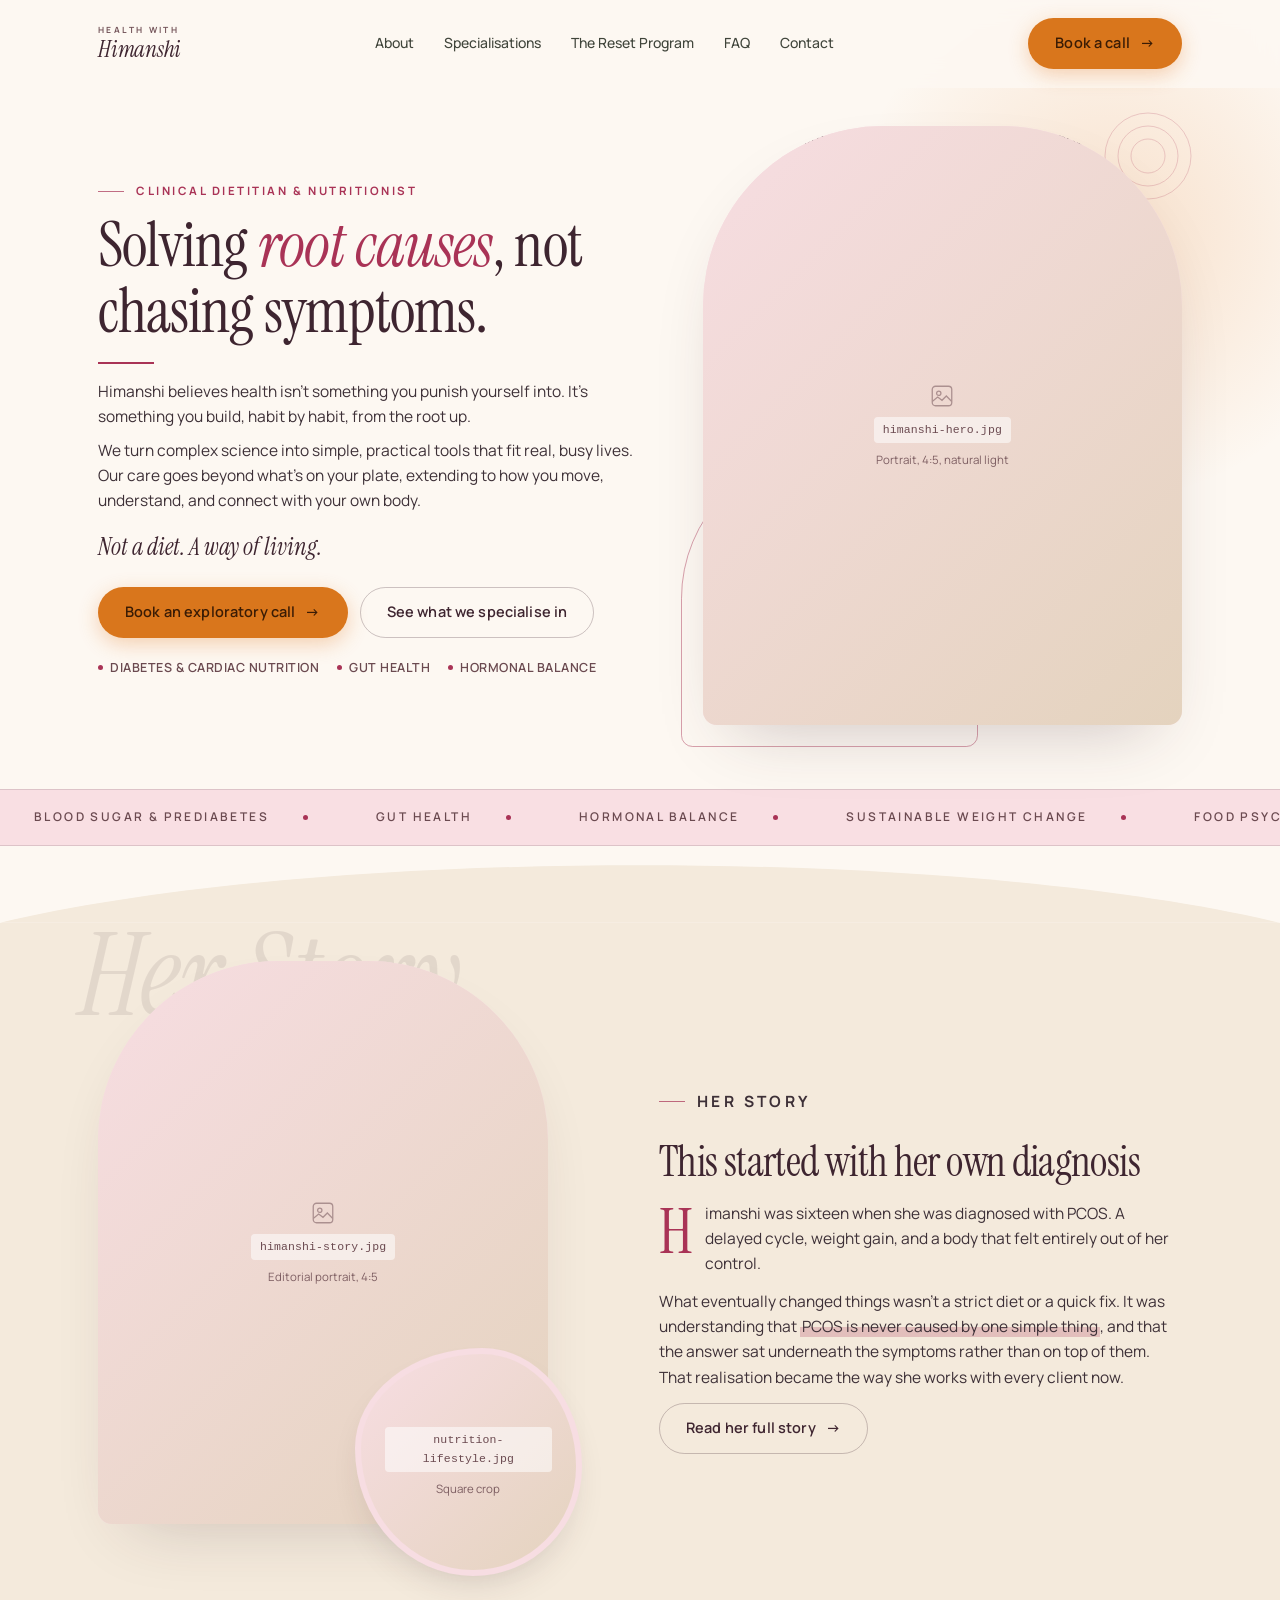
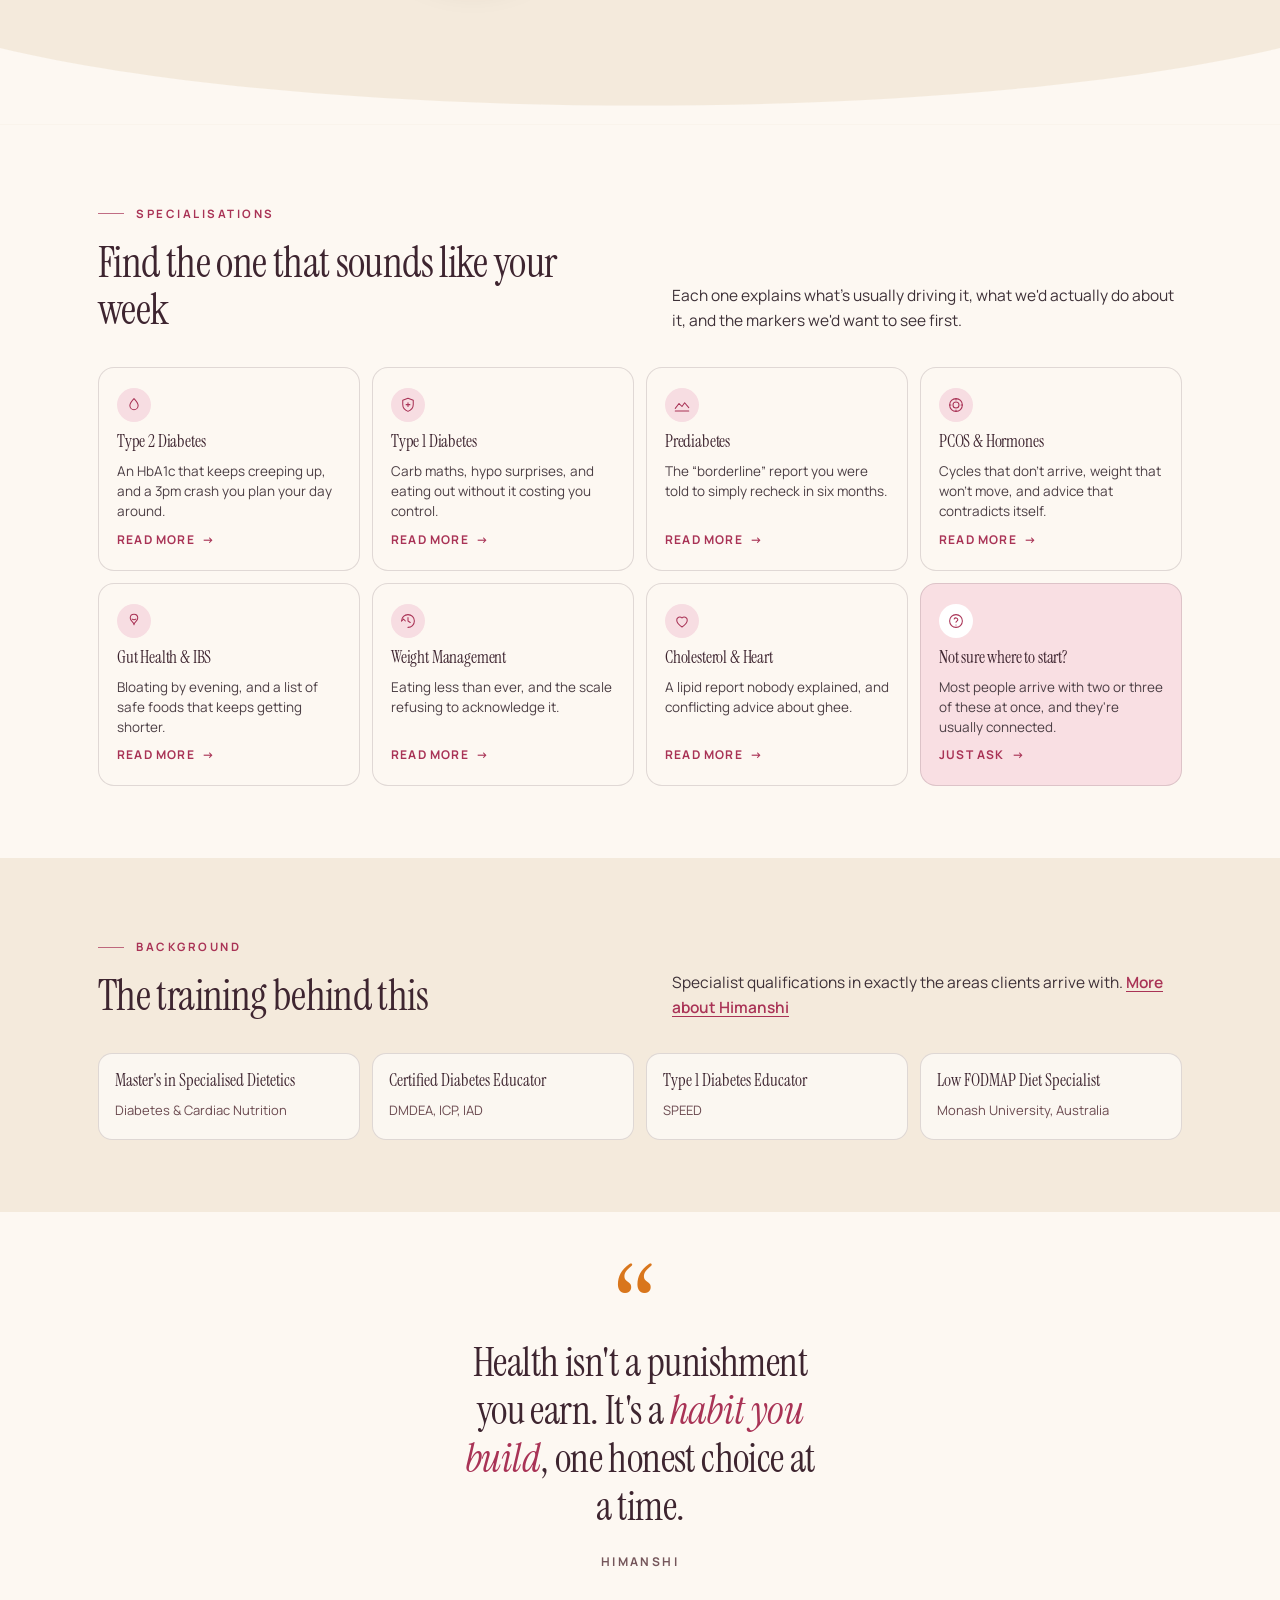
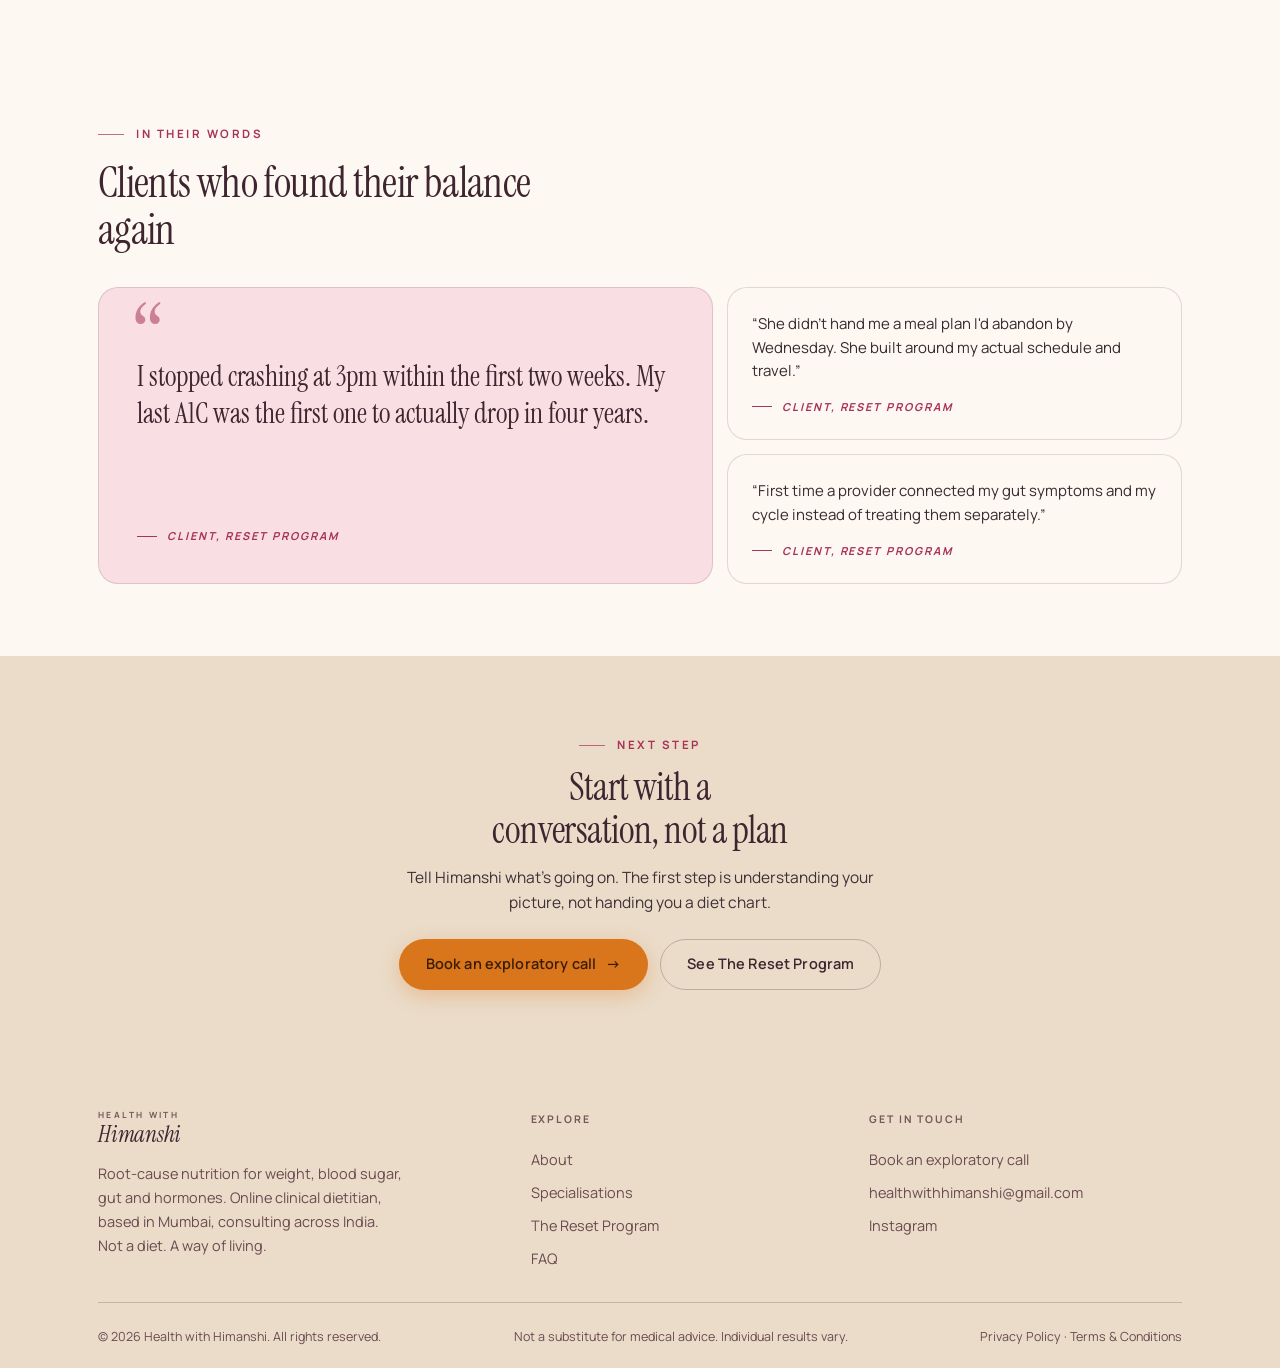
==== index.html @ aeff6c9a "Add files via upload" ====
<!DOCTYPE html>
<html lang="en-IN">
<head>
<meta charset="UTF-8">
<meta name="viewport" content="width=device-width, initial-scale=1.0">
<meta name="color-scheme" content="light only">
<meta name="theme-color" content="#FDF8F2">
<title>Online Clinical Dietitian &amp; Nutritionist | Health with Himanshi</title>
<meta name="description" content="Himanshi Daryani is a clinical dietitian and nutritionist based in Mumbai, consulting online across India. Root-cause nutrition for weight loss, type 1 &amp; type 2 diabetes, PCOS, gut health and cholesterol.">
<meta name="robots" content="index, follow, max-image-preview:large, max-snippet:-1">
<meta name="author" content="Himanshi Daryani">
<meta name="geo.region" content="IN-MH">
<meta name="geo.placename" content="Mumbai">
<link rel="canonical" href="https://healthwithhimanshi.com/">
<link rel="icon" href="favicon.ico" sizes="any">
<link rel="icon" href="favicon.svg" type="image/svg+xml">
<link rel="apple-touch-icon" href="apple-touch-icon.png">
<meta property="og:type" content="website">
<meta property="og:site_name" content="Health with Himanshi">
<meta property="og:locale" content="en_IN">
<meta property="og:url" content="https://healthwithhimanshi.com/">
<meta property="og:title" content="Online Clinical Dietitian &amp; Nutritionist | Health with Himanshi">
<meta property="og:description" content="Himanshi Daryani is a clinical dietitian and nutritionist based in Mumbai, consulting online across India. Root-cause nutrition for weight loss, type 1 &amp; type 2 diabetes, PCOS, gut health and cholesterol.">
<meta property="og:image" content="https://healthwithhimanshi.com/himanshi-hero.jpg">
<meta property="og:image:width" content="1200">
<meta property="og:image:height" content="1500">
<meta name="twitter:card" content="summary_large_image">
<meta name="twitter:title" content="Online Clinical Dietitian &amp; Nutritionist | Health with Himanshi">
<meta name="twitter:description" content="Himanshi Daryani is a clinical dietitian and nutritionist based in Mumbai, consulting online across India. Root-cause nutrition for weight loss, type 1 &amp; type 2 diabetes, PCOS, gut health and cholesterol.">
<meta name="twitter:image" content="https://healthwithhimanshi.com/himanshi-hero.jpg">
<link rel="preconnect" href="https://fonts.googleapis.com">
<link rel="preconnect" href="https://fonts.gstatic.com" crossorigin>
<link href="https://fonts.googleapis.com/css2?family=Instrument+Serif:ital@0;1&family=Manrope:wght@400;500;600;700&display=swap" rel="stylesheet">
<link rel="stylesheet" href="assets/styles.css">
<script src="assets/script.js" defer></script>
<script type="application/ld+json">
{
  "@context": "https://schema.org",
  "@type": ["MedicalBusiness", "Dietitian"],
  "@id": "https://healthwithhimanshi.com/#business",
  "name": "Health with Himanshi",
  "alternateName": ["Himanshi Daryani, Clinical Dietitian & Nutritionist", "Health with Himanshi Dietician Mumbai"],
  "url": "https://healthwithhimanshi.com/",
  "image": "https://healthwithhimanshi.com/himanshi-hero.jpg",
  "logo": "https://healthwithhimanshi.com/himanshi-hero.jpg",
  "description": "Online clinical dietitian and nutritionist based in Mumbai, consulting across India. Root-cause nutrition counselling for weight loss, diabetes, PCOS, gut health and cholesterol.",
  "priceRange": "$$",
  "email": "healthwithhimanshi@gmail.com",
  "currenciesAccepted": "INR",
  "address": {
    "@type": "PostalAddress",
    "addressLocality": "Mumbai",
    "addressRegion": "Maharashtra",
    "addressCountry": "IN"
  },
  "areaServed": { "@type": "Country", "name": "India" },
  "availableChannel": {
    "@type": "ServiceChannel",
    "serviceUrl": "https://healthwithhimanshi.com/contact.html",
    "availableLanguage": ["English", "Hindi"],
    "serviceLocation": {
      "@type": "VirtualLocation",
      "url": "https://healthwithhimanshi.com/contact.html"
    }
  },
  "availableLanguage": ["English", "Hindi"],
  "openingHoursSpecification": [{
    "@type": "OpeningHoursSpecification",
    "dayOfWeek": ["Monday", "Tuesday", "Wednesday", "Thursday", "Friday", "Saturday"],
    "opens": "10:00",
    "closes": "19:00"
  }],
  "sameAs": [
    "https://www.instagram.com/p/DcQxlRtiGsH"
  ],
  "knowsAbout": [
    "Weight loss and sustainable weight management",
    "Type 2 Diabetes nutrition",
    "Type 1 Diabetes carbohydrate counting",
    "Prediabetes and insulin resistance",
    "Polycystic Ovary Syndrome (PCOS)",
    "Irritable Bowel Syndrome and low FODMAP diet",
    "Cholesterol and cardiac nutrition",
    "Indian vegetarian diet planning"
  ],
  "medicalSpecialty": "Dietetics",
  "founder": {
    "@type": "Person",
    "@id": "https://healthwithhimanshi.com/#himanshi",
    "name": "Himanshi Daryani",
    "jobTitle": "Clinical Dietitian & Nutritionist",
    "hasCredential": [
      "Master's in Specialised Dietetics, Diabetes & Cardiac Nutrition",
      "Certified Diabetes Educator (DMDEA, ICP, IAD)",
      "Type 1 Diabetes Educator (SPEED)",
      "Low FODMAP Diet Specialist, Monash University, Australia"
    ]
  },
  "hasOfferCatalog": {
    "@type": "OfferCatalog",
    "name": "Nutrition counselling services",
    "itemListElement": [
      { "@type": "Offer", "itemOffered": { "@type": "Service", "name": "Weight loss nutrition counselling", "url": "https://healthwithhimanshi.com/weight-loss-dietitian-mumbai.html" } },
      { "@type": "Offer", "itemOffered": { "@type": "Service", "name": "Diabetes nutrition counselling", "url": "https://healthwithhimanshi.com/diabetes-dietitian-mumbai.html" } },
      { "@type": "Offer", "itemOffered": { "@type": "Service", "name": "PCOS nutrition counselling", "url": "https://healthwithhimanshi.com/pcos-dietitian-mumbai.html" } },
      { "@type": "Offer", "itemOffered": { "@type": "Service", "name": "The Reset Program", "url": "https://healthwithhimanshi.com/programs.html" } }
    ]
  },
  "makesOffer": {
    "@type": "Offer",
    "itemOffered": {
      "@type": "Service",
      "name": "The Reset Program",
      "description": "A structured, personalised 1:1 nutrition counselling programme for weight, blood sugar, gut or hormonal concerns.",
      "provider": { "@id": "https://healthwithhimanshi.com/#business" }
    }
  }
}
</script>
</head>
<body>
<a class="skip" href="#main">Skip to content</a>
<header class="site-header" id="top">
  <nav class="nav" aria-label="Primary">
    <a href="index.html" class="brand" aria-label="Health with Himanshi, home">
      <span class="brand-text">
        <span class="brand-top">Health with</span>
        <span class="brand-name">Himanshi</span>
      </span>
    </a>
    <div class="navlinks">
      <a href="about.html">About</a>
      <a href="specialisations.html">Specialisations</a>
      <a href="programs.html">The Reset Program</a>
      <a href="faq.html">FAQ</a>
      <a href="contact.html">Contact</a>
    </div>
    <a href="contact.html" class="btn btn-primary nav-cta">Book a call <span class="arw" aria-hidden="true">&#8594;</span></a>
    <button class="menu-btn" id="menuBtn" aria-label="Open menu" aria-expanded="false" aria-controls="drawer">
      <span aria-hidden="true"></span>
    </button>
  </nav>
</header>
<div class="drawer" id="drawer">
  <a href="about.html">About</a>
  <a href="specialisations.html">Specialisations</a>
  <a href="programs.html">The Reset Program</a>
  <a href="faq.html">FAQ</a>
  <a href="contact.html">Contact</a>
  <a href="contact.html" class="drawer-cta">Get in touch &#8594;</a>
</div>
<main id="main">
<section class="hero">
  <div class="wrap hero-grid">
    <div class="hero-copy">
      <p class="eyebrow rv">Clinical Dietitian &amp; Nutritionist</p>
      <h1 class="rv rv-d1">Solving <span class="accent">root causes</span>, not chasing symptoms.</h1>
      <div class="rule rv rv-d1"></div>
      <p class="lede rv rv-d2">Himanshi believes health isn't something you punish yourself into. It's something you build, habit by habit, from the root up.</p>
      <p class="lede rv rv-d2">We turn complex science into simple, practical tools that fit real, busy lives. Our care goes beyond what's on your plate, extending to how you move, understand, and connect with your own body.</p>
      <p class="tagline rv rv-d3">Not a diet. A way of living.</p>
      <div class="hero-ctas rv rv-d3">
        <a href="contact.html" class="btn btn-primary">Book an exploratory call <span class="arw" aria-hidden="true">&#8594;</span></a>
        <a href="specialisations.html" class="btn btn-ghost">See what we specialise in</a>
      </div>
      <ul class="hero-trust rv rv-d4">
        <li>Diabetes &amp; cardiac nutrition</li>
        <li>Gut health</li>
        <li>Hormonal balance</li>
      </ul>
    </div>
    <div class="hero-media rv rv-d2">
      <div class="deco hero-dots" aria-hidden="true">
        <svg viewBox="0 0 88 88"><circle cx="44" cy="44" r="43"/><circle cx="44" cy="44" r="30"/><circle cx="44" cy="44" r="17"/></svg>
      </div>
      <div class="hero-ring" aria-hidden="true"></div>
      <div class="frame frame-arch hero-portrait">
        <img src="himanshi-hero.jpg" fetchpriority="high" decoding="async" alt="Portrait of Himanshi Daryani, Clinical Dietitian and Nutritionist">
        <div class="ph" aria-hidden="true">
          <svg viewBox="0 0 24 24" fill="none" stroke="currentColor" stroke-width="1.2"><rect x="3" y="3" width="18" height="18" rx="3"/><circle cx="9" cy="9.5" r="2"/><path d="m3 17 5-4 4 3 4-4 5 5"/></svg>
          <code>himanshi-hero.jpg</code>
          <small>Portrait, 4:5, natural light</small>
        </div>
      </div>
    </div>
  </div>
</section>
<div class="strip" aria-hidden="true">
  <div class="strip-track">
    <span>Blood sugar &amp; prediabetes</span><span>Gut health</span><span>Hormonal balance</span><span>Sustainable weight change</span><span>Food psychology</span><span>Root-cause nutrition</span>
    <span>Blood sugar &amp; prediabetes</span><span>Gut health</span><span>Hormonal balance</span><span>Sustainable weight change</span><span>Food psychology</span><span>Root-cause nutrition</span>
  </div>
</div>
<div class="band-sage" style="color:var(--sage)"><svg class="curve" viewBox="0 0 1440 90" preserveAspectRatio="none" aria-hidden="true" style="color:var(--sage);background:var(--ivory)"><path d="M0,90 C360,0 1080,0 1440,90 L1440,90 L0,90 Z"/></svg></div>
<section id="story" class="band-sage pad-bot" style="padding-top:clamp(20px,3vw,40px)">
  <div class="wrap story-grid">
    <div class="story-media rv">
      <span class="story-watermark" aria-hidden="true">Her Story</span>
      <div class="frame frame-arch story-main">
        <img src="himanshi-story.jpg" loading="lazy" decoding="async" alt="Himanshi Daryani, Clinical Dietitian, at work with a client">
        <div class="ph" aria-hidden="true">
          <svg viewBox="0 0 24 24" fill="none" stroke="currentColor" stroke-width="1.2"><rect x="3" y="3" width="18" height="18" rx="3"/><circle cx="9" cy="9.5" r="2"/><path d="m3 17 5-4 4 3 4-4 5 5"/></svg>
          <code>himanshi-story.jpg</code>
          <small>Editorial portrait, 4:5</small>
        </div>
      </div>
      <div class="frame frame-blob story-sub">
        <img src="nutrition-lifestyle.jpg" loading="lazy" decoding="async" alt="Everyday food and lifestyle detail">
        <div class="ph" aria-hidden="true"><code>nutrition-lifestyle.jpg</code><small>Square crop</small></div>
      </div>
    </div>
    <div class="story-body">
      <p class="eyebrow rv">Her Story</p>
      <h2 class="rv rv-d1">This started with her own diagnosis</h2>
      <p class="first rv rv-d2">Himanshi was sixteen when she was diagnosed with PCOS. A delayed cycle, weight gain, and a body that felt entirely out of her control.</p>
      <p class="rv rv-d2">What eventually changed things wasn't a strict diet or a quick fix. It was understanding that <mark class="hl">PCOS is never caused by one simple thing</mark>, and that the answer sat underneath the symptoms rather than on top of them. That realisation became the way she works with every client now.</p>
      <a href="about.html#story" class="btn btn-ghost rv rv-d3">Read her full story <span class="arw" aria-hidden="true">&#8594;</span></a>
    </div>
  </div>
</section>
<div style="background:var(--sage)"><svg class="curve" viewBox="0 0 1440 90" preserveAspectRatio="none" aria-hidden="true" style="color:var(--ivory)"><path d="M0,0 C360,90 1080,90 1440,0 L1440,90 L0,90 Z"/></svg></div>
<section class="pad band-ivory" id="conditions">
  <div class="wrap">
    <div class="why-head">
      <div>
        <p class="eyebrow rv">Specialisations</p>
        <h2 class="rv rv-d1" style="margin-top:16px">Find the one that sounds like your week</h2>
      </div>
      <p class="lede rv rv-d2">Each one explains what's usually driving it, what we'd actually do about it, and the markers we'd want to see first.</p>
    </div>
    <div class="pick-grid">
      <a class="pick rv" href="specialisations.html#t2d">
        <span class="ic" aria-hidden="true"><svg viewBox="0 0 24 24"><path d="M12 3.5s5.5 5.6 5.5 9.2a5.5 5.5 0 0 1-11 0C6.5 9.1 12 3.5 12 3.5Z"/></svg></span>
        <h3>Type 2 Diabetes</h3>
        <p>An HbA1c that keeps creeping up, and a 3pm crash you plan your day around.</p>
        <span class="go">Read more <span class="arw" aria-hidden="true">&#8594;</span></span>
      </a>
      <a class="pick rv" href="specialisations.html#t1d">
        <span class="ic" aria-hidden="true"><svg viewBox="0 0 24 24"><path d="M12 3 5 5.8v5.4c0 4.3 3 7.6 7 9.3 4-1.7 7-5 7-9.3V5.8L12 3Z"/><path d="M12 9v5M9.5 11.5h5"/></svg></span>
        <h3>Type 1 Diabetes</h3>
        <p>Carb maths, hypo surprises, and eating out without it costing you control.</p>
        <span class="go">Read more <span class="arw" aria-hidden="true">&#8594;</span></span>
      </a>
      <a class="pick rv" href="specialisations.html#prediabetes">
        <span class="ic" aria-hidden="true"><svg viewBox="0 0 24 24"><path d="M3 16.5 8 10l4 4 3.5-5L21 15.5"/><path d="M3 20h18"/></svg></span>
        <h3>Prediabetes</h3>
        <p>The &ldquo;borderline&rdquo; report you were told to simply recheck in six months.</p>
        <span class="go">Read more <span class="arw" aria-hidden="true">&#8594;</span></span>
      </a>
      <a class="pick rv" href="specialisations.html#pcos">
        <span class="ic" aria-hidden="true"><svg viewBox="0 0 24 24"><circle cx="12" cy="12" r="4"/><circle cx="12" cy="12" r="8.5"/><path d="M12 3.5v1.8M12 18.7v1.8M3.5 12h1.8M18.7 12h1.8"/></svg></span>
        <h3>PCOS &amp; Hormones</h3>
        <p>Cycles that don't arrive, weight that won't move, and advice that contradicts itself.</p>
        <span class="go">Read more <span class="arw" aria-hidden="true">&#8594;</span></span>
      </a>
      <a class="pick rv" href="specialisations.html#gut">
        <span class="ic" aria-hidden="true"><svg viewBox="0 0 24 24"><path d="M12 3c-3 0-5 2.2-5 5 0 4.5 5 5 5 9 0-4 5-4.5 5-9 0-2.8-2-5-5-5Z"/><path d="M9.5 9.5c1.7 1 3.3 1 5 0"/></svg></span>
        <h3>Gut Health &amp; IBS</h3>
        <p>Bloating by evening, and a list of safe foods that keeps getting shorter.</p>
        <span class="go">Read more <span class="arw" aria-hidden="true">&#8594;</span></span>
      </a>
      <a class="pick rv" href="specialisations.html#weight">
        <span class="ic" aria-hidden="true"><svg viewBox="0 0 24 24"><path d="M12 20.5c4.7 0 8.5-3.8 8.5-8.5S16.7 3.5 12 3.5 3.5 7.3 3.5 12"/><path d="M3.5 12 6 9.5 8.5 12"/><path d="M12 7.5V12l3 2"/></svg></span>
        <h3>Weight Management</h3>
        <p>Eating less than ever, and the scale refusing to acknowledge it.</p>
        <span class="go">Read more <span class="arw" aria-hidden="true">&#8594;</span></span>
      </a>
      <a class="pick rv" href="specialisations.html#cholesterol">
        <span class="ic" aria-hidden="true"><svg viewBox="0 0 24 24"><path d="M12 20s-7-4.3-7-9.2A4 4 0 0 1 12 8a4 4 0 0 1 7 2.8C19 15.7 12 20 12 20Z"/></svg></span>
        <h3>Cholesterol &amp; Heart</h3>
        <p>A lipid report nobody explained, and conflicting advice about ghee.</p>
        <span class="go">Read more <span class="arw" aria-hidden="true">&#8594;</span></span>
      </a>
      <a class="pick rv" href="contact.html" data-topic="Not sure yet" style="background:var(--clay)">
        <span class="ic" aria-hidden="true" style="background:#fff"><svg viewBox="0 0 24 24"><circle cx="12" cy="12" r="8.5"/><path d="M9.6 9.4a2.5 2.5 0 0 1 4.8.9c0 1.7-2.4 2-2.4 3.4"/><path d="M12 17.2h.01"/></svg></span>
        <h3>Not sure where to start?</h3>
        <p>Most people arrive with two or three of these at once, and they're usually connected.</p>
        <span class="go">Just ask <span class="arw" aria-hidden="true">&#8594;</span></span>
      </a>
    </div>
  </div>
</section>
<section class="band-sage pad">
  <div class="wrap">
    <div class="why-head">
      <div>
        <p class="eyebrow rv">Background</p>
        <h2 class="rv rv-d1" style="margin-top:16px">The training behind this</h2>
      </div>
      <p class="lede rv rv-d2">Specialist qualifications in exactly the areas clients arrive with. <a href="about.html" style="color:var(--accent-ink);font-weight:600;text-decoration:underline;text-underline-offset:3px">More about Himanshi</a></p>
    </div>
    <div class="cred-strip">
      <div class="rv"><strong>Master's in Specialised Dietetics</strong><span>Diabetes &amp; Cardiac Nutrition</span></div>
      <div class="rv rv-d1"><strong>Certified Diabetes Educator</strong><span>DMDEA, ICP, IAD</span></div>
      <div class="rv rv-d2"><strong>Type 1 Diabetes Educator</strong><span>SPEED</span></div>
      <div class="rv rv-d3"><strong>Low FODMAP Diet Specialist</strong><span>Monash University, Australia</span></div>
    </div>
  </div>
</section>
<section class="mission band-ivory pad">
  <div class="wrap-narrow">
    <span class="mark rv" aria-hidden="true">&ldquo;</span>
    <blockquote class="rv rv-d1">Health isn't a punishment you earn. It's a <em>habit you build</em>, one honest choice at a time.</blockquote>
    <cite class="rv rv-d2">Himanshi</cite>
  </div>
</section><section id="testimonials" class="band-ivory pad">
  <div class="wrap">
    <div class="why-head">
      <div>
        <p class="eyebrow rv">In their words</p>
        <h2 class="rv rv-d1" style="margin-top:16px">Clients who found their balance again</h2>
      </div>
    </div>
    <div class="testi-grid">
      <blockquote class="testi testi-feature rv">
        <div>
          <span class="qmark" aria-hidden="true">&ldquo;</span>
          <p>I stopped crashing at 3pm within the first two weeks. My last A1C was the first one to actually drop in four years.</p>
        </div>
        <cite class="who">Client, Reset Program</cite>
      </blockquote>
      <div class="testi-side">
        <blockquote class="testi testi-sm rv rv-d1">
          <p>“She didn't hand me a meal plan I'd abandon by Wednesday. She built around my actual schedule and travel.”</p>
          <cite class="who">Client, Reset Program</cite>
        </blockquote>
        <blockquote class="testi testi-sm rv rv-d2">
          <p>“First time a provider connected my gut symptoms and my cycle instead of treating them separately.”</p>
          <cite class="who">Client, Reset Program</cite>
        </blockquote>
      </div>
    </div>
  </div>
</section>
<section class="cta-band pad">
  <div class="wrap">
    <p class="eyebrow rv" style="justify-content:center">Next step</p>
    <h2 class="rv rv-d1">Start with a conversation, not a plan</h2>
    <p class="lede rv rv-d2">Tell Himanshi what's going on. The first step is understanding your picture, not handing you a diet chart.</p>
    <div class="row rv rv-d3">
      <a href="contact.html" class="btn btn-primary">Book an exploratory call <span class="arw" aria-hidden="true">&#8594;</span></a>
      <a href="programs.html" class="btn btn-ghost">See The Reset Program</a>
    </div>
  </div>
</section>
</main>
<footer>
  <div class="wrap">
    <div class="foot-top">
      <div>
        <a href="index.html" class="brand">
          <span class="brand-text"><span class="brand-top">Health with</span><span class="brand-name">Himanshi</span></span>
        </a>
        <p class="foot-blurb">Root-cause nutrition for weight, blood sugar, gut and hormones. Online clinical dietitian, based in Mumbai, consulting across India. Not a diet. A way of living.</p>
      </div>
      <div>
        <h4>Explore</h4>
        <nav aria-label="Footer">
          <a href="about.html">About</a>
          <a href="specialisations.html">Specialisations</a>
          <a href="programs.html">The Reset Program</a>
          <a href="faq.html">FAQ</a>
        </nav>
      </div>
      <div>
        <h4>Get in touch</h4>
        <nav aria-label="Contact">
          <a href="contact.html">Book an exploratory call</a>
          <a href="mailto:healthwithhimanshi@gmail.com">healthwithhimanshi@gmail.com</a>
          <a href="https://www.instagram.com/p/DcQxlRtiGsH">Instagram</a>
        </nav>
      </div>
    </div>
    <div class="foot-bot">
      <span>&copy; 2026 Health with Himanshi. All rights reserved.</span>
      <span>Not a substitute for medical advice. Individual results vary.</span>
      <span><a href="privacy-policy.html">Privacy Policy</a> &middot; <a href="terms-and-conditions.html">Terms &amp; Conditions</a></span>
    </div>
  </div>
</footer>
<div class="mobile-cta" id="mobileCta">
  <a href="contact.html" class="btn btn-primary">Book a call</a>
  <a href="programs.html" class="btn btn-ghost">The Reset</a>
</div>
</body>
</html>
---- assets/styles.css ----
/* ============================================================
   HEALTH WITH HIMANSHI design tokens
   ============================================================ */
/* ===========================================================================
   PALETTE. Option A "Saffron & Forest" is live below.
   To switch, replace the 13 --colour lines in :root with one of these blocks.
   ---- OPTION B: "Coral & Teal" (fresh modern clinic) ----
   --ivory:#FFFAF6;  --ivory-warm:#FDEEE5;  --sage:#E2F4F2;  --sage-deep:#B9E4E0;
   --moss:#D2EEEC;   --clay:#FFE7DE;        --olive:#0C4F4E;  --olive-mid:#22605E;
   --olive-soft:#3D5F5D;  --charcoal:#1C2A29;
   --accent:#D8401C; --accent-ink:#A82F12;  --accent-soft:#F2704B;  --blush:#FFDDD0;
   ---- OPTION C: "Lime & Berry" (boldest, most plant-forward) ----
   --ivory:#FDFDF5;  --ivory-warm:#F5F8E6;  --sage:#EDF7DC;  --sage-deep:#D2E9B4;
   --moss:#E4F3CE;   --clay:#FBE3EC;        --olive:#33501A;  --olive-mid:#4A6B2A;
   --olive-soft:#4B5E34;  --charcoal:#22271B;
   --accent:#C42063; --accent-ink:#9C1A4B;  --accent-soft:#E0538A;  --blush:#F9D6E3;
   =========================================================================== */
:root{
  color-scheme:light only;
  /* 60: warm near-neutrals carry the large surfaces */
  --ivory:#FDF8F2;       /* cream, the page */
  --ivory-warm:#F6ECDF;
  --sage:#F4EADC;        /* oat band */
  --sage-deep:#E4D3BE;
  --moss:#EADCC9;        /* sand band, the deeper one */
  /* 30: the dark that anchors everything */
  --olive:#3E2530;       /* warm espresso-plum ink */
  --olive-mid:#6B4A50;
  --olive-soft:#75565B;
  --charcoal:#2E1F24;
  /* 10: chroma, used only in small moments */
  --clay:#F9DFE3;        /* blush: the one pink surface, kept small */
  --blush:#F7DDE2;       /* pink chips and tints */
  --accent:#D9761C;      /* saffron: fills and buttons */
  --accent-ink:#A93356;  /* rose: labels, numerals, rules */
  --accent-soft:#EFA04A;
  --line:rgba(62,37,48,0.15);
  --line-light:rgba(62,37,48,0.22);
  --max:1180px;
  --gut:clamp(20px,5vw,48px);
  --arch:180px 180px 14px 14px;
}
/* ---------- reset ---------- */
*,*::before,*::after{box-sizing:border-box;margin:0;padding:0;}
html{scroll-behavior:smooth;-webkit-text-size-adjust:100%;color-scheme:light only;}
body{
  background:var(--ivory);
  color:var(--charcoal);
  font-family:'Manrope',system-ui,sans-serif;
  font-size:16px;
  line-height:1.58;
  -webkit-font-smoothing:antialiased;
  overflow-x:hidden;
}
img{max-width:100%;display:block;}
a{color:inherit;text-decoration:none;}
button{font:inherit;cursor:pointer;border:none;background:none;color:inherit;}
:focus-visible{outline:2px solid var(--accent);outline-offset:4px;border-radius:2px;}
/* ---------- type scale ---------- */
.d1,.d2,.d3,h1,h2,h3{
  font-family:'Instrument Serif',Georgia,serif;
  font-weight:400;
  letter-spacing:-0.015em;
  line-height:1.06;
  color:var(--olive);
}
h1,.d1{font-size:clamp(34px,5.6vw,62px);}
h2,.d2{font-size:clamp(26px,3.6vw,42px);line-height:1.12;}
h3,.d3{font-size:clamp(19px,2vw,23px);line-height:1.25;letter-spacing:-0.01em;}
.eyebrow{
  font-family:'Manrope',sans-serif;font-size:11.5px;font-weight:700;
  letter-spacing:.22em;text-transform:uppercase;color:var(--accent-ink);
  display:inline-flex;align-items:center;gap:12px;
}
.eyebrow::before{content:"";width:26px;height:1px;background:var(--accent-ink);opacity:.7;}
.lede{font-size:clamp(15.5px,1.2vw,17px);line-height:1.6;color:#3D3037;max-width:60ch;}
.caption{font-size:13px;letter-spacing:.02em;color:var(--olive-soft);}
.serif-em{font-family:'Instrument Serif',serif;font-style:italic;}
/* ---------- layout ---------- */
.wrap{max-width:var(--max);margin:0 auto;padding-left:var(--gut);padding-right:var(--gut);}
.wrap-narrow{max-width:800px;margin:0 auto;padding-left:var(--gut);padding-right:var(--gut);}
section{position:relative;}
/* stop the sticky header from covering a heading when a nav link jumps to it */
section[id],div[id]{scroll-margin-top:clamp(76px,9vw,104px);}
.pad{padding-block:clamp(44px,5.6vw,78px);}
.pad-top{padding-top:clamp(44px,5.6vw,78px);}
.pad-bot{padding-bottom:clamp(44px,5.6vw,78px);}
/* tone bands */
.band-ivory{background:var(--ivory);}
.band-sage{background:var(--sage);}
.band-olive{background:var(--moss);color:var(--charcoal);}
.band-olive h2,.band-olive h3,.band-olive .d2{color:var(--olive);}
.band-olive .lede{color:#3D3037;}
.band-olive .eyebrow{color:var(--accent-ink);}
.band-olive .eyebrow::before{background:var(--accent-ink);}
/* curved divider */
.curve{display:block;width:100%;height:clamp(40px,6vw,90px);}
.curve path{fill:currentColor;}
/* ---------- buttons ---------- */
.btn{
  display:inline-flex;align-items:center;justify-content:center;gap:10px;
  padding:13px 26px;border-radius:100px;font-size:14.5px;font-weight:600;
  letter-spacing:.01em;position:relative;overflow:hidden;
  transition:transform .3s cubic-bezier(.2,.7,.3,1), box-shadow .3s ease, background .3s ease, color .3s ease, border-color .3s ease;
  border:1px solid transparent;
}
.btn .arw{transition:transform .3s cubic-bezier(.2,.7,.3,1);}
.btn:hover .arw{transform:translateX(4px);}
.btn-primary{background:var(--accent);color:#3A1C05;box-shadow:0 6px 20px rgba(224,116,27,.30);}
.btn-primary:hover{background:var(--accent-ink);color:#FFF6EC;transform:translateY(-2px);box-shadow:0 12px 30px rgba(224,116,27,.42);}
.btn-dark{background:var(--olive);color:var(--ivory);}
.btn-dark:hover{background:#1E2419;transform:translateY(-2px);}
.btn-ghost{background:transparent;color:var(--olive);border-color:rgba(62,37,48,.26);}
.btn-ghost:hover{background:var(--olive);color:var(--ivory);border-color:var(--olive);transform:translateY(-2px);}
.btn-light{background:var(--ivory);color:var(--olive);}
.btn-light:hover{background:#fff;transform:translateY(-2px);}
.btn-outline-light{background:transparent;color:var(--ivory);border-color:var(--line-light);}
.btn-outline-light:hover{background:var(--ivory);color:var(--olive);}
/* ---------- header ---------- */
.site-header{
  position:sticky;top:0;z-index:100;
  background:rgba(253,248,242,.90);
  backdrop-filter:blur(12px) saturate(140%);
  border-bottom:1px solid transparent;
  transition:border-color .3s ease, background .3s ease, padding .3s ease;
}
.site-header.is-stuck{border-bottom-color:var(--line);background:rgba(253,248,242,.97);}
.nav{
  display:flex;align-items:center;justify-content:space-between;gap:24px;
  max-width:var(--max);margin:0 auto;padding:18px var(--gut);
  transition:padding .3s ease;
}
.site-header.is-stuck .nav{padding-top:12px;padding-bottom:12px;}
/* wordmark */
.brand{display:flex;align-items:center;line-height:1;}
.brand-text{display:flex;flex-direction:column;gap:3px;}
.brand-top{font-size:8.5px;font-weight:700;letter-spacing:.28em;text-transform:uppercase;color:var(--olive-soft);}
.brand-name{font-family:'Instrument Serif',serif;font-style:italic;font-size:23px;color:var(--olive);letter-spacing:-.01em;}
.navlinks{display:none;align-items:center;gap:30px;font-size:14px;font-weight:500;}
.navlinks a{position:relative;padding:4px 0;color:#40453B;transition:color .25s ease;}
.navlinks a::after{
  content:"";position:absolute;left:0;bottom:0;width:100%;height:1px;
  background:var(--accent-ink);transform:scaleX(0);transform-origin:right;
  transition:transform .35s cubic-bezier(.2,.7,.3,1);
}
.navlinks a:hover{color:var(--olive);}
.navlinks a:hover::after{transform:scaleX(1);transform-origin:left;}
.nav-cta{display:none;}
@media(min-width:1000px){.navlinks{display:flex;}.nav-cta{display:inline-flex;}}
.menu-btn{
  width:44px;height:44px;display:grid;place-items:center;border-radius:50%;
  border:1px solid var(--line);transition:background .25s ease;
}
.menu-btn:hover{background:var(--ivory-warm);}
.menu-btn span{display:block;width:18px;height:1.5px;background:var(--olive);position:relative;transition:transform .3s ease,background .3s ease;}
.menu-btn span::before,.menu-btn span::after{content:"";position:absolute;left:0;width:18px;height:1.5px;background:var(--olive);transition:transform .3s ease,opacity .2s ease;}
.menu-btn span::before{top:-6px;}
.menu-btn span::after{top:6px;}
.menu-btn[aria-expanded="true"] span{background:transparent;}
.menu-btn[aria-expanded="true"] span::before{transform:translateY(6px) rotate(45deg);}
.menu-btn[aria-expanded="true"] span::after{transform:translateY(-6px) rotate(-45deg);}
@media(min-width:1000px){.menu-btn{display:none;}}
/* mobile drawer */
.drawer{
  position:fixed;inset:0;z-index:99;background:var(--ivory);
  display:flex;flex-direction:column;justify-content:center;gap:6px;
  padding:100px var(--gut) 40px;
  clip-path:circle(0% at calc(100% - 42px) 42px);
  transition:clip-path .6s cubic-bezier(.65,0,.35,1);
  pointer-events:none;
}
.drawer.open{clip-path:circle(150% at calc(100% - 42px) 42px);pointer-events:auto;}
.drawer a{
  font-family:'Instrument Serif',serif;font-size:clamp(28px,7vw,40px);color:var(--olive);
  padding:9px 0;border-bottom:1px solid var(--line-light);
  opacity:0;transform:translateY(14px);transition:opacity .4s ease,transform .4s ease;
}
.drawer.open a{opacity:1;transform:none;}
.drawer.open a:nth-child(1){transition-delay:.16s}
.drawer.open a:nth-child(2){transition-delay:.21s}
.drawer.open a:nth-child(3){transition-delay:.26s}
.drawer.open a:nth-child(4){transition-delay:.31s}
.drawer.open a:nth-child(5){transition-delay:.36s}
.drawer.open a:nth-child(6){transition-delay:.41s}
.drawer.open a:nth-child(7){transition-delay:.46s}
.drawer .drawer-cta{
  font-family:'Manrope',sans-serif;font-size:15px;font-weight:600;border:none;
  margin-top:26px;align-self:flex-start;background:var(--accent-ink);color:#FFF6F1;
  padding:15px 30px;border-radius:100px;transition-delay:.5s;
}
@media(min-width:1000px){.drawer{display:none;}}
/* ============================================================
   IMAGE FRAMES: the arch is the signature shape
   ============================================================ */
.frame{position:relative;overflow:hidden;background:var(--blush);isolation:isolate;}
.frame img{width:100%;height:100%;object-fit:cover;transition:transform 1.1s cubic-bezier(.2,.7,.3,1);}
.frame:hover img{transform:scale(1.045);}
.frame-arch{border-radius:var(--arch);}
.frame-soft{border-radius:20px;}
.frame-blob{border-radius:56% 44% 48% 52%/44% 52% 48% 56%;}
.frame-circle{border-radius:50%;}
/* placeholder shown when no real photo has been dropped in yet */
.ph{
  position:absolute;inset:0;display:grid;place-content:center;justify-items:center;gap:8px;
  text-align:center;padding:24px;background:
    linear-gradient(135deg,var(--blush) 0%,var(--sage-deep) 100%);
  color:var(--olive-mid);
}
.ph svg{width:26px;height:26px;opacity:.5;}
.ph code{
  font-family:ui-monospace,SFMono-Regular,Menlo,monospace;font-size:11.5px;
  background:rgba(255,255,255,.55);padding:4px 9px;border-radius:4px;letter-spacing:.01em;
}
.ph small{font-size:11.5px;max-width:22ch;line-height:1.5;opacity:.85;}
.frame img.loaded + .ph,.frame img.loaded ~ .ph{display:none;}
/* fine-line decorative arcs */
.deco{position:absolute;pointer-events:none;z-index:0;}
.deco svg{width:100%;height:100%;overflow:visible;}
.deco path,.deco circle,.deco line{fill:none;stroke:var(--accent-ink);stroke-width:1;opacity:.42;}
/* ============================================================
   HERO
   ============================================================ */
.hero{padding-top:clamp(22px,3vw,38px);padding-bottom:clamp(38px,5vw,64px);position:relative;}
.hero::after{ /* warm ambient wash */
  content:"";position:absolute;top:-160px;right:-140px;width:620px;height:620px;z-index:0;
  background:radial-gradient(circle,rgba(224,116,27,.18),transparent 60%);pointer-events:none;
}
.hero-grid{
  display:grid;grid-template-columns:1.06fr .94fr;gap:clamp(30px,5vw,72px);
  align-items:center;position:relative;z-index:1;
}
.hero h1{margin:13px 0 0;}
.hero h1 .accent{font-style:italic;color:var(--accent-ink);}
.hero .rule{width:56px;height:2px;background:var(--accent-ink);margin:17px 0 15px;}
.hero .lede{margin-bottom:10px;}
.hero .tagline{
  font-family:'Instrument Serif',serif;font-style:italic;font-size:clamp(19px,2.1vw,24px);
  color:var(--olive);margin:15px 0 21px;
}
.hero-ctas{display:flex;flex-wrap:wrap;gap:12px;align-items:center;}
.hero-trust{display:flex;flex-wrap:wrap;gap:8px 18px;margin-top:20px;}
.hero-trust li{
  list-style:none;font-size:12.5px;font-weight:600;letter-spacing:.04em;color:var(--olive-mid);
  display:flex;align-items:center;gap:7px;text-transform:uppercase;
}
.hero-trust li::before{content:"";width:5px;height:5px;border-radius:50%;background:var(--accent-ink);}
/* portrait composition */
.hero-media{position:relative;}
.hero-portrait{aspect-ratio:4/5;position:relative;z-index:2;box-shadow:0 30px 70px -30px rgba(62,37,48,.26);}
.hero-ring{
  position:absolute;inset:auto auto -22px -22px;width:62%;aspect-ratio:1;z-index:1;
  border:1.5px solid var(--accent-ink);opacity:.45;border-radius:var(--arch);
}
.hero-dots{position:absolute;top:-14px;right:-10px;z-index:1;width:88px;height:88px;opacity:.5;}
.scroll-cue{
  display:inline-flex;align-items:center;gap:12px;margin-top:clamp(18px,2.6vw,30px);
  font-size:11px;font-weight:700;letter-spacing:.22em;text-transform:uppercase;color:var(--olive-soft);
}
.scroll-cue .track{width:1px;height:44px;background:var(--line);position:relative;overflow:hidden;}
.scroll-cue .track::after{
  content:"";position:absolute;top:0;left:0;width:1px;height:14px;background:var(--accent-ink);
  animation:cue 2.1s cubic-bezier(.6,0,.4,1) infinite;
}
@keyframes cue{0%{transform:translateY(-16px)}60%,100%{transform:translateY(46px)}}
@media(max-width:900px){
  .hero-grid{grid-template-columns:1fr;gap:38px;}
  .hero-media{order:-1;max-width:400px;margin-inline:auto;width:100%;}
  .hero h1{margin-top:16px;}
}
/* ============================================================
   MARQUEE / TRUST STRIP
   ============================================================ */
.strip{background:var(--clay);color:var(--olive);padding:18px 0;overflow:hidden;border-block:1px solid var(--line);}
.strip-track{display:flex;gap:0;width:max-content;animation:slide 38s linear infinite;}
.strip-track span{
  padding:0 34px;font-size:12px;font-weight:600;letter-spacing:.2em;text-transform:uppercase;
  color:var(--olive-mid);display:flex;align-items:center;gap:34px;white-space:nowrap;
}
.strip-track span::after{content:"";width:5px;height:5px;border-radius:50%;background:var(--accent-ink);flex-shrink:0;}
@keyframes slide{to{transform:translateX(-50%)}}
/* ============================================================
   CREDENTIALS
   ============================================================ */
.cred-grid{display:grid;grid-template-columns:.85fr 1.15fr;gap:clamp(34px,6vw,80px);align-items:start;}
@media(max-width:900px){.cred-grid{grid-template-columns:1fr;gap:34px;}}
.cred-cards{display:grid;grid-template-columns:1fr 1fr;gap:12px;}
@media(max-width:560px){.cred-cards{grid-template-columns:1fr;}}
.cred-card{
  background:rgba(255,255,255,.62);border:1px solid var(--line);border-radius:14px;
  padding:19px 19px 18px;position:relative;overflow:hidden;
  transition:background .35s ease,transform .35s cubic-bezier(.2,.7,.3,1),border-color .35s ease;
}
.cred-card:hover{background:#fff;transform:translateY(-4px);border-color:var(--accent-ink);}
.cred-card .idx{
  font-family:'Instrument Serif',serif;font-size:13px;color:var(--accent-ink);
  letter-spacing:.1em;display:block;margin-bottom:9px;
}
.cred-card h3{font-size:17px;line-height:1.26;color:var(--olive);margin-bottom:7px;}
.cred-card p{font-size:13.5px;color:var(--olive-mid);line-height:1.55;}
.cred-lead h2{margin:11px 0 0;}
.cred-lead .quiet{color:#3D3037;font-size:16px;max-width:40ch;}
/* ============================================================
   MISSION QUOTE: big type moment
   ============================================================ */
.mission{text-align:center;position:relative;overflow:hidden;}
.mission .mark{
  font-family:'Instrument Serif',serif;font-size:clamp(70px,11vw,130px);line-height:.6;
  color:var(--accent);opacity:.30;display:block;height:.42em;
}
.mission blockquote{
  font-family:'Instrument Serif',serif;font-size:clamp(23px,3.4vw,40px);line-height:1.2;
  color:var(--olive);max-width:20ch;margin:0 auto 18px;letter-spacing:-.015em;
}
.mission blockquote em{color:var(--accent-ink);}
.mission cite{
  font-style:normal;font-size:12px;font-weight:700;letter-spacing:.2em;
  text-transform:uppercase;color:var(--olive-soft);
}
/* ============================================================
   STORY
   ============================================================ */
.story-grid{display:grid;grid-template-columns:1fr 1.08fr;gap:clamp(36px,6vw,88px);align-items:center;}
@media(max-width:900px){.story-grid{grid-template-columns:1fr;gap:40px;}}
.story-media{position:relative;padding-bottom:52px;padding-right:34px;}
.story-main{aspect-ratio:4/5;box-shadow:0 30px 70px -34px rgba(62,37,48,.24);}
.story-sub{
  position:absolute;right:0;bottom:0;width:47%;aspect-ratio:1;z-index:3;
  border:6px solid var(--blush);box-shadow:0 18px 40px -20px rgba(62,37,48,.24);
}
.story-watermark{
  font-family:'Instrument Serif',serif;font-style:italic;
  font-size:clamp(56px,9vw,120px);line-height:.9;color:var(--olive);opacity:.09;
  position:absolute;top:-6%;left:-4%;z-index:0;pointer-events:none;user-select:none;
}
.story-body h2{margin:11px 0 16px;}
.story-body p{margin-bottom:13px;color:#3D3037;font-size:15.5px;line-height:1.62;}
.story-body p.first::first-letter{
  font-family:'Instrument Serif',serif;font-size:62px;line-height:.82;float:left;
  padding:6px 12px 0 0;color:var(--accent-ink);
}
.pullquote{
  border-left:3px solid var(--accent);padding:2px 0 2px 20px;margin:20px 0;
  font-family:'Instrument Serif',serif;font-size:clamp(18px,2vw,22px);
  line-height:1.35;color:var(--olive);
}
mark.hl{
  background:linear-gradient(180deg,transparent 56%,rgba(169,51,86,.24) 56%);
  color:inherit;padding:0 2px;
}
/* ============================================================
   APPROACH: signature 3-step framework
   ============================================================ */
.steps{margin-top:clamp(14px,2.2vw,26px);display:flex;flex-direction:column;}
.step{
  display:grid;grid-template-columns:88px 1.2fr 1fr;gap:clamp(18px,2.6vw,36px);
  align-items:center;padding:clamp(13px,1.9vw,20px) 0;border-top:1px solid var(--line-light);
}
.step:last-child{border-bottom:1px solid var(--line-light);}
.step-num{
  font-family:'Instrument Serif',serif;font-size:clamp(34px,4vw,54px);line-height:.8;
  color:transparent;-webkit-text-stroke:1.4px rgba(224,116,27,.85);
  transition:color .6s ease,-webkit-text-stroke-color .6s ease;
}
.step:hover .step-num,.step.in .step-num{color:rgba(224,116,27,.26);}
.step-copy .kicker{
  font-size:11px;font-weight:700;letter-spacing:.2em;text-transform:uppercase;
  color:var(--accent-ink);margin-bottom:8px;display:block;
}
.step-copy h3{margin-bottom:8px;}
.step-copy p{color:#3D3037;font-size:14.5px;max-width:52ch;}
.step-media{aspect-ratio:16/9;}
.step:nth-child(even) .step-media{border-radius:16px 16px 80px 80px;}
@media(max-width:880px){
  .step{grid-template-columns:52px 1fr;gap:12px 16px;padding-block:22px;align-items:start;}
  .step-num{font-size:42px;}
  .step-copy{grid-column:2;}
  .step-media{aspect-ratio:16/9;order:3;grid-column:1/-1;margin-top:4px;}
}
/* ============================================================
   RESET PROGRAM
   ============================================================ */
.program{
  background:var(--ivory);border-radius:28px;overflow:hidden;
  box-shadow:0 40px 90px -46px rgba(62,37,48,.26);
  display:grid;grid-template-columns:.95fr 1.05fr;
  position:relative;z-index:2;
}
@media(max-width:920px){.program{grid-template-columns:1fr;border-radius:20px;}}
.program-left{
  background:var(--moss);color:var(--charcoal);padding:clamp(26px,3.2vw,40px);
  display:flex;flex-direction:column;justify-content:space-between;gap:30px;position:relative;overflow:hidden;
}
.program-left::after{
  content:"";position:absolute;right:-70px;bottom:-70px;width:240px;height:240px;
  border:1px solid rgba(224,116,27,.55);border-radius:50%;
}
.program-left h2{color:var(--olive);margin:10px 0 11px;font-size:clamp(26px,3vw,38px);}
.program-left .lede{color:#3D3037;font-size:16px;}
.program-meta{display:flex;flex-wrap:wrap;gap:22px;margin-top:26px;position:relative;z-index:1;}
.program-meta div{border-top:1px solid var(--line-light);padding-top:11px;min-width:110px;}
.program-meta dt{font-size:10.5px;font-weight:700;letter-spacing:.18em;text-transform:uppercase;color:var(--olive-soft);}
.program-meta dd{font-family:'Instrument Serif',serif;font-size:21px;color:var(--olive);margin-top:3px;}
.program-right{padding:clamp(24px,3vw,38px);}
.program-right .eyebrow{margin-bottom:16px;}
.incl{display:grid;grid-template-columns:1fr 1fr;gap:2px 26px;}
@media(max-width:620px){.incl{grid-template-columns:1fr;}}
.incl li{
  list-style:none;display:flex;gap:12px;align-items:flex-start;
  padding:9px 0;border-bottom:1px solid var(--line);font-size:14px;line-height:1.45;color:#352A30;
}
.incl li .tick{
  flex-shrink:0;width:18px;height:18px;border-radius:50%;background:var(--blush);
  display:grid;place-items:center;margin-top:2px;
}
.incl li .tick svg{width:9px;height:9px;stroke:var(--accent-ink);stroke-width:2.4;fill:none;}
/* ============================================================
   FOCUS AREAS
   ============================================================ */
.focus-grid{display:grid;grid-template-columns:repeat(3,1fr);gap:14px;}
@media(max-width:900px){.focus-grid{grid-template-columns:1fr 1fr;}}
@media(max-width:600px){.focus-grid{grid-template-columns:1fr;}}
.fcard{
  background:var(--ivory);border:1px solid var(--line);border-radius:18px;
  padding:22px 20px 21px;position:relative;overflow:hidden;
  transition:transform .4s cubic-bezier(.2,.7,.3,1),box-shadow .4s ease,border-color .4s ease;
}
.fcard::before{
  content:"";position:absolute;left:0;top:0;height:3px;width:100%;background:var(--accent);
  transform:scaleX(0);transform-origin:left;transition:transform .45s cubic-bezier(.2,.7,.3,1);
}
.fcard:hover{transform:translateY(-6px);box-shadow:0 24px 48px -26px rgba(62,37,48,.18);border-color:transparent;}
.fcard:hover::before{transform:scaleX(1);}
.fcard .ic{
  width:38px;height:38px;border-radius:50%;background:var(--blush);display:grid;place-items:center;
  margin-bottom:13px;transition:background .4s ease;
}
.fcard:hover .ic{background:#FBE7D0;}
.fcard .ic svg{width:21px;height:21px;stroke:var(--accent-ink);stroke-width:1.3;fill:none;stroke-linecap:round;stroke-linejoin:round;}
.fcard .tag{
  font-size:10.5px;font-weight:700;letter-spacing:.18em;text-transform:uppercase;
  color:var(--accent-ink);display:block;margin-bottom:9px;
}
.fcard h3{font-size:19px;margin-bottom:6px;}
.fcard p{font-size:14px;color:#4C3F45;line-height:1.52;}
/* ============================================================
   SPECIALISATIONS: condition tabs
   ============================================================ */
.spec{margin-top:clamp(4px,1.2vw,12px);}
.spec-tabs{
  display:flex;gap:8px;overflow-x:auto;padding:4px 0 16px;
  scrollbar-width:none;-ms-overflow-style:none;scroll-snap-type:x proximity;
}
.spec-tabs::-webkit-scrollbar{display:none;}
@media(min-width:1040px){.spec-tabs{flex-wrap:wrap;overflow:visible;}}
.spec-tab{
  flex:0 0 auto;scroll-snap-align:start;
  display:inline-flex;align-items:center;gap:9px;
  padding:11px 18px;border-radius:100px;
  border:1px solid var(--line);background:rgba(255,255,255,.6);
  font-size:13.5px;font-weight:600;color:var(--olive-mid);white-space:nowrap;
  transition:background .3s ease,color .3s ease,border-color .3s ease,transform .3s ease;
}
.spec-tab svg{width:16px;height:16px;stroke:currentColor;stroke-width:1.4;fill:none;stroke-linecap:round;stroke-linejoin:round;flex-shrink:0;}
.spec-tab:hover{border-color:var(--accent-ink);color:var(--olive);transform:translateY(-1px);}
.spec-tab[aria-selected="true"]{background:var(--olive);border-color:var(--olive);color:var(--ivory);}
.spec-panel{display:none;}
.spec-panel.active{display:block;animation:specIn .5s cubic-bezier(.2,.7,.3,1);}
@keyframes specIn{from{opacity:0;transform:translateY(14px)}to{opacity:1;transform:none}}
.spec-body{
  display:grid;grid-template-columns:1fr 1fr;gap:clamp(24px,3.4vw,52px);
  background:#fff;border:1px solid var(--line);border-radius:24px;
  padding:clamp(24px,3.2vw,42px);
  box-shadow:0 34px 76px -52px rgba(62,37,48,.34);
}
@media(max-width:880px){.spec-body{grid-template-columns:1fr;gap:28px;}}
.spec-body h3{font-size:clamp(22px,2.5vw,29px);margin-bottom:16px;}
.spec-label{
  font-size:10.5px;font-weight:700;letter-spacing:.18em;text-transform:uppercase;
  color:var(--accent-ink);display:block;margin-bottom:9px;
}
.spec-sub{
  font-size:10.5px;font-weight:700;letter-spacing:.16em;text-transform:uppercase;
  color:var(--olive-soft);margin:24px 0 12px;display:block;
}
.spec-col > .spec-sub:first-child{margin-top:0;}
.spec-you{display:flex;flex-direction:column;gap:10px;}
.spec-you li{
  list-style:none;display:flex;gap:12px;align-items:flex-start;
  font-size:14.5px;line-height:1.5;color:#3D3037;
}
.spec-you li::before{
  content:"";flex-shrink:0;width:7px;height:7px;border-radius:50%;
  background:var(--blush);border:1.5px solid var(--accent-ink);margin-top:7px;
}
.spec-driver{font-size:14.5px;line-height:1.64;color:#3D3037;}
.spec-do{display:flex;flex-direction:column;}
.spec-do li{
  list-style:none;display:flex;gap:12px;align-items:flex-start;
  padding:10px 0;border-bottom:1px solid var(--line);
  font-size:14px;line-height:1.5;color:#352A30;
}
.spec-do li:first-child{border-top:1px solid var(--line);}
.spec-do .tick{
  flex-shrink:0;width:18px;height:18px;border-radius:50%;background:var(--blush);
  display:grid;place-items:center;margin-top:2px;
}
.spec-do .tick svg{width:9px;height:9px;stroke:var(--accent-ink);stroke-width:2.4;fill:none;}
.spec-marks{display:flex;flex-wrap:wrap;gap:7px;}
.spec-marks span{
  font-size:12px;font-weight:600;color:var(--olive-mid);
  background:var(--sage);border:1px solid var(--line);
  padding:6px 13px;border-radius:100px;
}
.spec-badge{
  display:inline-flex;align-items:center;gap:9px;margin-top:20px;
  font-size:12px;font-weight:600;color:var(--olive);
  background:var(--blush);border-radius:100px;padding:8px 16px 8px 12px;
}
.spec-badge svg{width:14px;height:14px;stroke:var(--accent-ink);stroke-width:1.7;fill:none;stroke-linecap:round;stroke-linejoin:round;flex-shrink:0;}
.spec-note{
  font-size:13px;line-height:1.58;color:var(--olive-mid);
  border-left:2px solid var(--accent);padding-left:15px;margin-top:20px;
}
.spec-note a{color:var(--accent-ink);font-weight:600;text-decoration:underline;text-underline-offset:3px;}
.spec-cta{margin-top:24px;}
.spec-disclaim{
  margin-top:18px;font-size:12px;line-height:1.55;color:var(--olive-soft);
  text-align:center;max-width:60ch;margin-inline:auto;
}
@media(prefers-reduced-motion:reduce){.spec-panel.active{animation:none;}}
/* ============================================================
   WHY: principles
   ============================================================ */
.why-head{display:grid;grid-template-columns:1fr 1fr;gap:clamp(24px,5vw,70px);align-items:end;margin-bottom:clamp(22px,3vw,34px);}
@media(max-width:820px){.why-head{grid-template-columns:1fr;gap:18px;}}
.why-row{
  display:grid;grid-template-columns:78px 1fr 1.15fr;gap:clamp(18px,3vw,44px);
  padding:clamp(15px,2vw,22px) 0;border-top:1px solid var(--line);align-items:baseline;
  transition:padding-left .45s cubic-bezier(.2,.7,.3,1);
}
.why-row:last-child{border-bottom:1px solid var(--line);}
.why-row:hover{padding-left:10px;}
.why-row .num{font-family:'Instrument Serif',serif;font-size:24px;color:var(--accent);opacity:1;}
.why-row h3{font-size:clamp(17px,1.7vw,20px);}
.why-row p{font-size:14.5px;color:#4C3F45;max-width:56ch;}
@media(max-width:760px){
  .why-row{grid-template-columns:52px 1fr;gap:14px;}
  .why-row p{grid-column:2;margin-top:8px;}
}
/* ============================================================
   TESTIMONIALS
   ============================================================ */
.testi-grid{display:grid;grid-template-columns:1.35fr 1fr;gap:14px;align-items:stretch;}
@media(max-width:900px){.testi-grid{grid-template-columns:1fr;}}
.testi-side{display:grid;gap:14px;}
.testi{
  border-radius:20px;padding:24px 24px;position:relative;
  display:flex;flex-direction:column;justify-content:space-between;gap:16px;
}
.testi-feature{background:var(--clay);color:var(--charcoal);padding:clamp(26px,3vw,40px);border:1px solid var(--line);}
.testi-feature .qmark{
  font-family:'Instrument Serif',serif;font-size:96px;line-height:.4;color:var(--accent-ink);
  opacity:.55;display:block;height:.34em;
}
.testi-feature p{font-family:'Instrument Serif',serif;font-size:clamp(20px,2.3vw,28px);line-height:1.32;color:var(--olive);}
.testi-sm{background:var(--ivory);border:1px solid var(--line);}
.testi-sm p{font-size:15px;line-height:1.55;color:#352A30;}
.who{
  font-size:11px;font-weight:700;letter-spacing:.18em;text-transform:uppercase;
  color:var(--accent-ink);display:flex;align-items:center;gap:10px;
}
.testi-feature .who{color:var(--accent-ink);}
.who::before{content:"";width:20px;height:1px;background:currentColor;}
/* ============================================================
   CLOSING QUOTE
   ============================================================ */
.closing{text-align:center;position:relative;overflow:hidden;}
.closing blockquote{
  font-family:'Instrument Serif',serif;font-style:italic;
  font-size:clamp(20px,2.6vw,30px);line-height:1.34;color:var(--olive);
  max-width:24ch;margin:0 auto 22px;
}
.closing cite{font-style:normal;font-size:11.5px;font-weight:700;letter-spacing:.2em;text-transform:uppercase;color:var(--olive-soft);}
.closing .reflect{margin:22px auto 0;max-width:54ch;color:#3D3037;font-size:14.5px;}
.closing .leafline{margin:0 auto 20px;width:110px;opacity:.8;}
.closing .leafline path{stroke:var(--accent-ink);}
/* ============================================================
   CONTACT
   ============================================================ */
.contact{background:var(--sage);}
.contact-grid{display:grid;grid-template-columns:1fr 1.05fr;gap:clamp(34px,5vw,72px);align-items:start;}
@media(max-width:900px){.contact-grid{grid-template-columns:1fr;gap:40px;}}
.contact h2{margin:11px 0 13px;}
.contact-media{position:relative;margin-bottom:30px;max-width:330px;}
.contact-media .frame{aspect-ratio:1;box-shadow:0 26px 56px -30px rgba(62,37,48,.24);}
.contact-actions{display:flex;flex-direction:column;gap:12px;align-items:flex-start;margin-top:8px;}
.wa{
  display:inline-flex;align-items:center;gap:12px;background:#FFFFFF;border:1px solid var(--line);
  padding:13px 22px 13px 15px;border-radius:100px;font-size:14.5px;font-weight:600;color:var(--olive);
  transition:transform .3s ease,box-shadow .3s ease;
}
.wa:hover{transform:translateY(-2px);box-shadow:0 12px 26px -14px rgba(62,37,48,.24);}
.wa .wa-ic{width:34px;height:34px;border-radius:50%;background:var(--blush);display:grid;place-items:center;flex-shrink:0;}
.wa svg{width:17px;height:17px;fill:#3D8A54;}
.wa small{display:block;font-weight:500;font-size:11.5px;color:var(--olive-soft);letter-spacing:.02em;}
.socials{display:flex;gap:10px;margin-top:22px;}
.socials a{
  width:42px;height:42px;border-radius:50%;border:1px solid var(--line);background:rgba(255,255,255,.6);
  display:grid;place-items:center;font-size:12.5px;font-weight:700;color:var(--olive);
  transition:background .3s ease,color .3s ease,transform .3s ease;
}
.socials a:hover{background:var(--olive);color:var(--ivory);transform:translateY(-3px);}
.form-card{background:var(--ivory);border-radius:22px;padding:clamp(22px,2.8vw,34px);box-shadow:0 30px 66px -40px rgba(62,37,48,.24);}
.form-card h3{margin-bottom:4px;}
.form-card .caption{margin-bottom:17px;}
form{display:flex;flex-direction:column;gap:12px;}
.form-row{display:grid;grid-template-columns:1fr 1fr;gap:14px;}
@media(max-width:520px){.form-row{grid-template-columns:1fr;}}
label{display:block;font-size:10.5px;font-weight:700;letter-spacing:.16em;text-transform:uppercase;color:var(--olive-soft);margin-bottom:5px;}
input,textarea,select{
  width:100%;padding:11px 13px;border:1px solid var(--line);border-radius:10px;background:#fff;
  font-family:'Manrope',sans-serif;font-size:15px;color:var(--charcoal);
  transition:border-color .25s ease,box-shadow .25s ease;
}
input:focus,textarea:focus,select:focus{outline:none;border-color:var(--accent);box-shadow:0 0 0 3px rgba(224,116,27,.20);}
textarea{min-height:88px;resize:vertical;}
.form-note{font-size:12.5px;color:var(--olive-soft);}
.form-note.err{color:#B3261E;font-weight:600;}
label .opt{font-weight:600;letter-spacing:.04em;text-transform:none;color:var(--olive-soft);opacity:.75;}
.tel-row{display:grid;grid-template-columns:104px 1fr;gap:8px;}
.tel-row select{padding-inline:9px;}
.hp{position:absolute;left:-9999px;width:1px;height:1px;overflow:hidden;}
.btn[aria-busy="true"]{opacity:.65;pointer-events:none;}
.form-note.ok{color:var(--accent-ink);font-weight:600;}
/* ============================================================
   FOOTER
   ============================================================ */
footer{background:var(--moss);color:var(--olive-mid);padding:clamp(32px,4vw,50px) 0 22px;}
.foot-top{display:grid;grid-template-columns:1.3fr 1fr 1fr;gap:26px;padding-bottom:26px;border-bottom:1px solid var(--line-light);}
@media(max-width:760px){.foot-top{grid-template-columns:1fr 1fr;gap:28px;}}
@media(max-width:480px){.foot-top{grid-template-columns:1fr;}}
.foot-top .brand-name{color:var(--olive);}
.foot-top .brand-top{color:var(--olive-soft);}
footer h4{font-size:10.5px;font-weight:700;letter-spacing:.18em;text-transform:uppercase;color:var(--olive-soft);margin-bottom:16px;}
footer nav a{display:block;padding:5px 0;font-size:14.5px;color:var(--olive-mid);transition:color .25s ease,padding-left .25s ease;}
footer nav a:hover{color:var(--olive);padding-left:5px;}
.foot-blurb{font-size:14.5px;line-height:1.65;max-width:34ch;margin-top:16px;color:var(--olive-mid);}
.foot-bot{display:flex;flex-wrap:wrap;gap:12px 26px;justify-content:space-between;padding-top:24px;font-size:12.5px;}
.foot-bot a:hover{color:var(--olive);}
/* sticky mobile CTA */
.mobile-cta{
  position:fixed;left:0;right:0;bottom:0;z-index:90;display:flex;gap:10px;
  padding:11px var(--gut) calc(11px + env(safe-area-inset-bottom));
  background:rgba(253,248,242,.97);backdrop-filter:blur(12px);border-top:1px solid var(--line);
  transform:translateY(110%);transition:transform .4s cubic-bezier(.2,.7,.3,1);
}
.mobile-cta.show{transform:none;}
.mobile-cta .btn{flex:1;padding:14px 18px;font-size:14px;}
@media(min-width:900px){.mobile-cta{display:none;}}
body{padding-bottom:0;}
@media(max-width:899px){body.has-cta{padding-bottom:74px;}}
/* ---------- scroll reveal ---------- */
.rv{opacity:0;transform:translateY(24px);transition:opacity .8s cubic-bezier(.2,.7,.3,1),transform .8s cubic-bezier(.2,.7,.3,1);}
.rv.in{opacity:1;transform:none;}
.rv-d1{transition-delay:.09s}.rv-d2{transition-delay:.18s}.rv-d3{transition-delay:.27s}.rv-d4{transition-delay:.36s}
@media(prefers-reduced-motion:reduce){
  html{scroll-behavior:auto;}
  *,*::before,*::after{animation-duration:.001ms!important;animation-iteration-count:1!important;transition-duration:.001ms!important;}
  .rv{opacity:1;transform:none;}
  .strip-track{animation:none;}
}
/* ============================================================
   MULTI-PAGE ADDITIONS
   ============================================================ */
/* current page marker in the nav */
.navlinks a[aria-current="page"]{color:var(--olive);font-weight:600;}
.navlinks a[aria-current="page"]::after{transform:scaleX(1);transform-origin:left;}
.drawer a[aria-current="page"]{color:var(--accent-ink);}
/* compact hero used on every page except home */
.page-hero{padding-top:clamp(26px,3.6vw,46px);padding-bottom:clamp(24px,3.2vw,40px);position:relative;}
.page-hero::after{
  content:"";position:absolute;top:-190px;right:-160px;width:560px;height:560px;z-index:0;
  background:radial-gradient(circle,rgba(224,116,27,.16),transparent 62%);pointer-events:none;
}
.page-hero .wrap{position:relative;z-index:1;}
.page-hero h1{font-size:clamp(30px,4.6vw,52px);margin:12px 0 0;max-width:19ch;text-wrap:balance;}
.page-hero h1 .accent{font-style:italic;color:var(--accent-ink);}
.page-hero .rule{width:56px;height:2px;background:var(--accent-ink);margin:16px 0 14px;}
.page-hero .lede{margin-bottom:8px;}
.crumb{display:flex;align-items:center;gap:9px;font-size:12px;color:var(--olive-soft);margin-bottom:16px;flex-wrap:wrap;}
.crumb a{color:var(--olive-mid);}
.crumb a:hover{color:var(--accent-ink);text-decoration:underline;text-underline-offset:3px;}
.crumb span[aria-hidden]{opacity:.5;}
/* home: condition picker */
.pick-grid{display:grid;grid-template-columns:repeat(4,1fr);gap:12px;}
@media(max-width:1000px){.pick-grid{grid-template-columns:repeat(2,1fr);}}
@media(max-width:520px){.pick-grid{grid-template-columns:1fr;}}
.pick{
  display:flex;flex-direction:column;gap:9px;
  background:var(--ivory);border:1px solid var(--line);border-radius:16px;
  padding:20px 18px;position:relative;overflow:hidden;
  transition:transform .35s cubic-bezier(.2,.7,.3,1),box-shadow .35s ease,border-color .35s ease;
}
.pick::before{
  content:"";position:absolute;left:0;top:0;height:3px;width:100%;background:var(--accent);
  transform:scaleX(0);transform-origin:left;transition:transform .4s cubic-bezier(.2,.7,.3,1);
}
.pick:hover{transform:translateY(-5px);box-shadow:0 24px 46px -28px rgba(62,37,48,.24);border-color:transparent;}
.pick:hover::before{transform:scaleX(1);}
.pick .ic{width:34px;height:34px;border-radius:50%;background:var(--blush);display:grid;place-items:center;}
.pick .ic svg{width:18px;height:18px;stroke:var(--accent-ink);stroke-width:1.4;fill:none;stroke-linecap:round;stroke-linejoin:round;}
.pick h3{font-size:17px;line-height:1.24;}
.pick p{font-size:13.5px;color:#4C3F45;line-height:1.5;flex:1;}
.pick .go{font-size:12px;font-weight:700;letter-spacing:.1em;text-transform:uppercase;color:var(--accent-ink);display:flex;align-items:center;gap:7px;}
.pick:hover .go .arw{transform:translateX(4px);}
.pick .go .arw{transition:transform .3s cubic-bezier(.2,.7,.3,1);}
/* compact credential row on home */
.cred-strip{display:grid;grid-template-columns:repeat(4,1fr);gap:12px;}
@media(max-width:860px){.cred-strip{grid-template-columns:1fr 1fr;}}
@media(max-width:480px){.cred-strip{grid-template-columns:1fr;}}
.cred-strip div{
  background:rgba(255,255,255,.6);border:1px solid var(--line);border-radius:14px;padding:17px 16px;
}
.cred-strip strong{display:block;font-family:'Instrument Serif',serif;font-weight:400;font-size:16.5px;color:var(--olive);line-height:1.24;margin-bottom:5px;}
.cred-strip span{font-size:13px;color:var(--olive-mid);}
/* closing CTA band */
.cta-band{background:var(--moss);text-align:center;}
.cta-band h2{font-size:clamp(25px,3.2vw,38px);max-width:20ch;margin:12px auto 14px;text-wrap:balance;}
.cta-band .lede{margin:0 auto 24px;text-align:center;max-width:52ch;}
.cta-band .row{display:flex;gap:12px;justify-content:center;flex-wrap:wrap;}
/* legal / prose pages */
.prose{max-width:74ch;}
.prose h2{font-size:clamp(21px,2.3vw,27px);margin:34px 0 12px;}
.prose h2:first-child{margin-top:0;}
.prose p,.prose li{font-size:15px;line-height:1.7;color:#3D3037;}
.prose p{margin-bottom:13px;}
.prose ul{margin:0 0 15px 0;display:flex;flex-direction:column;gap:8px;}
.prose li{list-style:none;display:flex;gap:11px;align-items:flex-start;}
.prose li::before{content:"";flex-shrink:0;width:6px;height:6px;border-radius:50%;background:var(--accent-ink);opacity:.6;margin-top:9px;}
.prose a{color:var(--accent-ink);font-weight:600;text-decoration:underline;text-underline-offset:3px;}
.prose .updated{font-size:12.5px;color:var(--olive-soft);margin-bottom:26px;}
.prose .callout{
  background:var(--sage);border:1px solid var(--line);border-radius:14px;
  padding:18px 20px;margin:22px 0;font-size:14px;line-height:1.6;color:var(--olive-mid);
}
/* keyboard users can jump past the nav */
.skip{
  position:absolute;left:-9999px;top:0;z-index:200;
  background:var(--olive);color:var(--ivory);padding:12px 20px;border-radius:0 0 10px 0;
  font-size:14px;font-weight:600;
}
.skip:focus{left:0;}
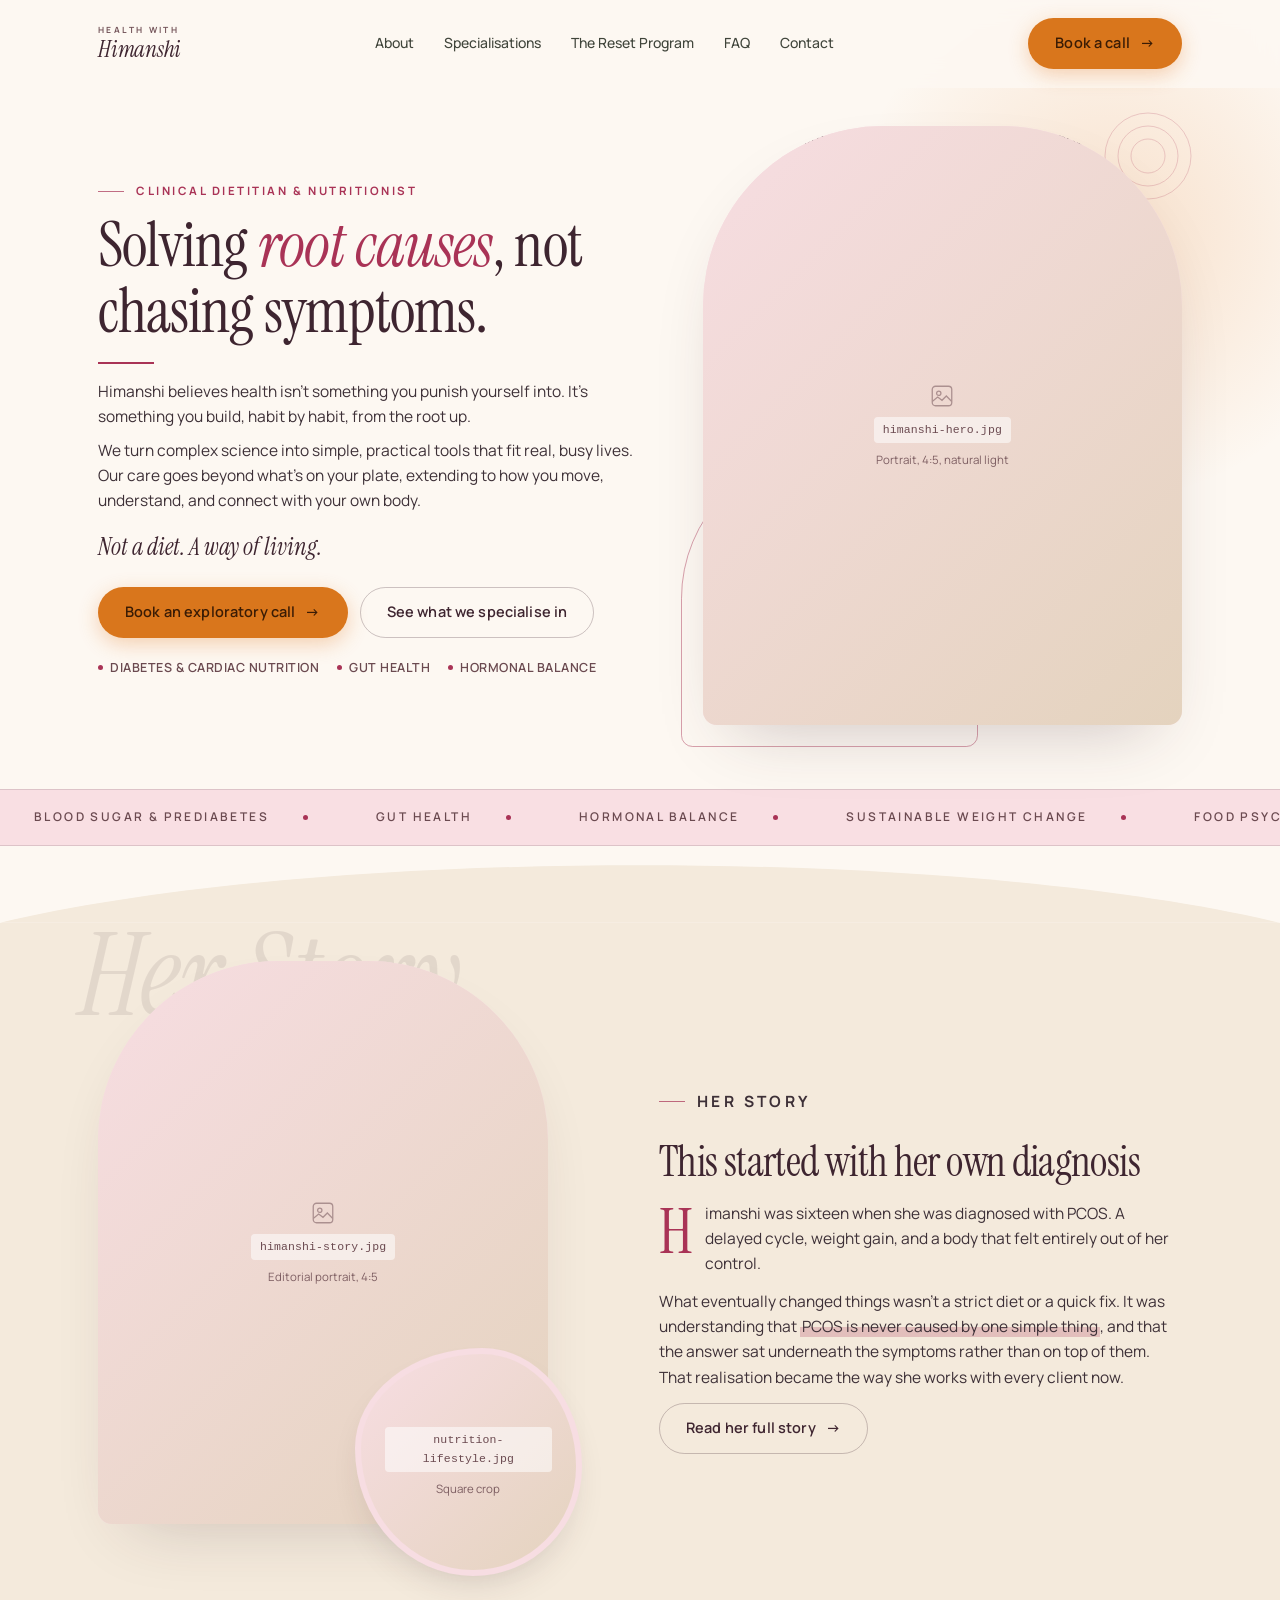
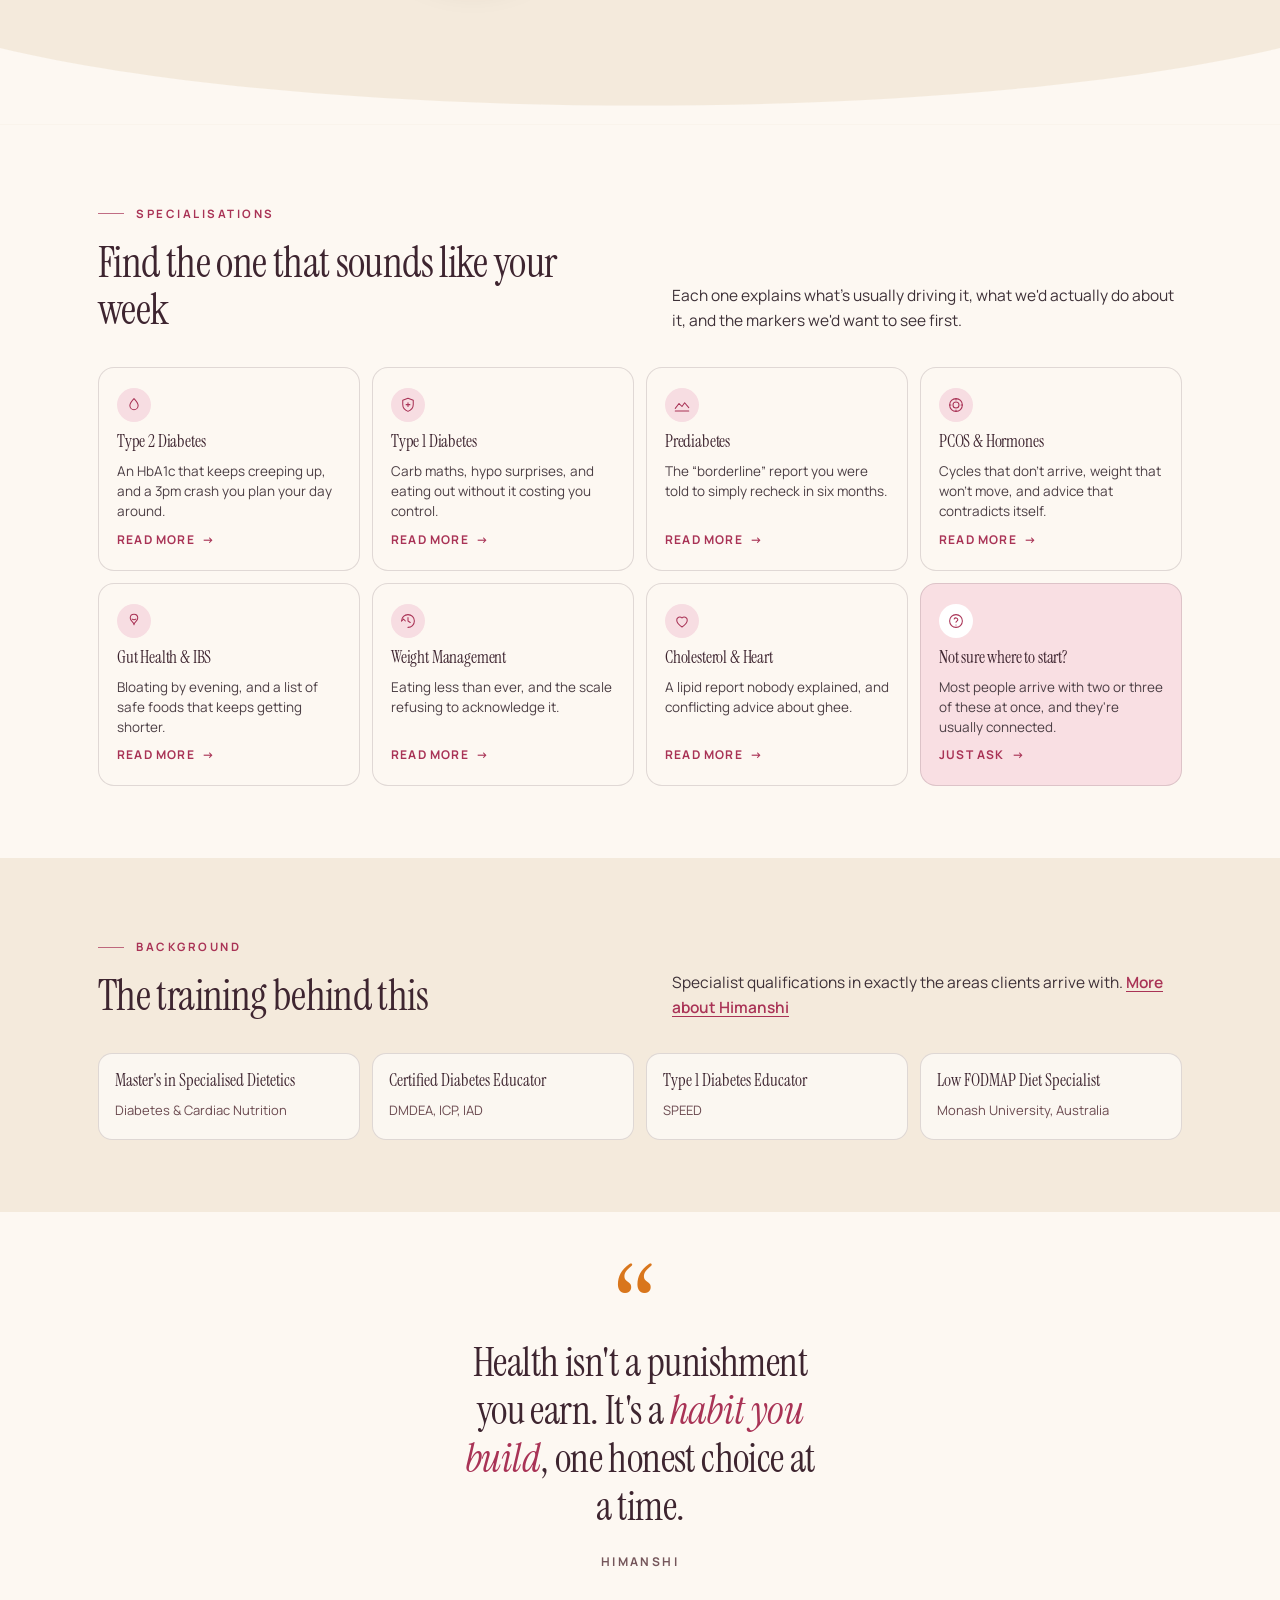
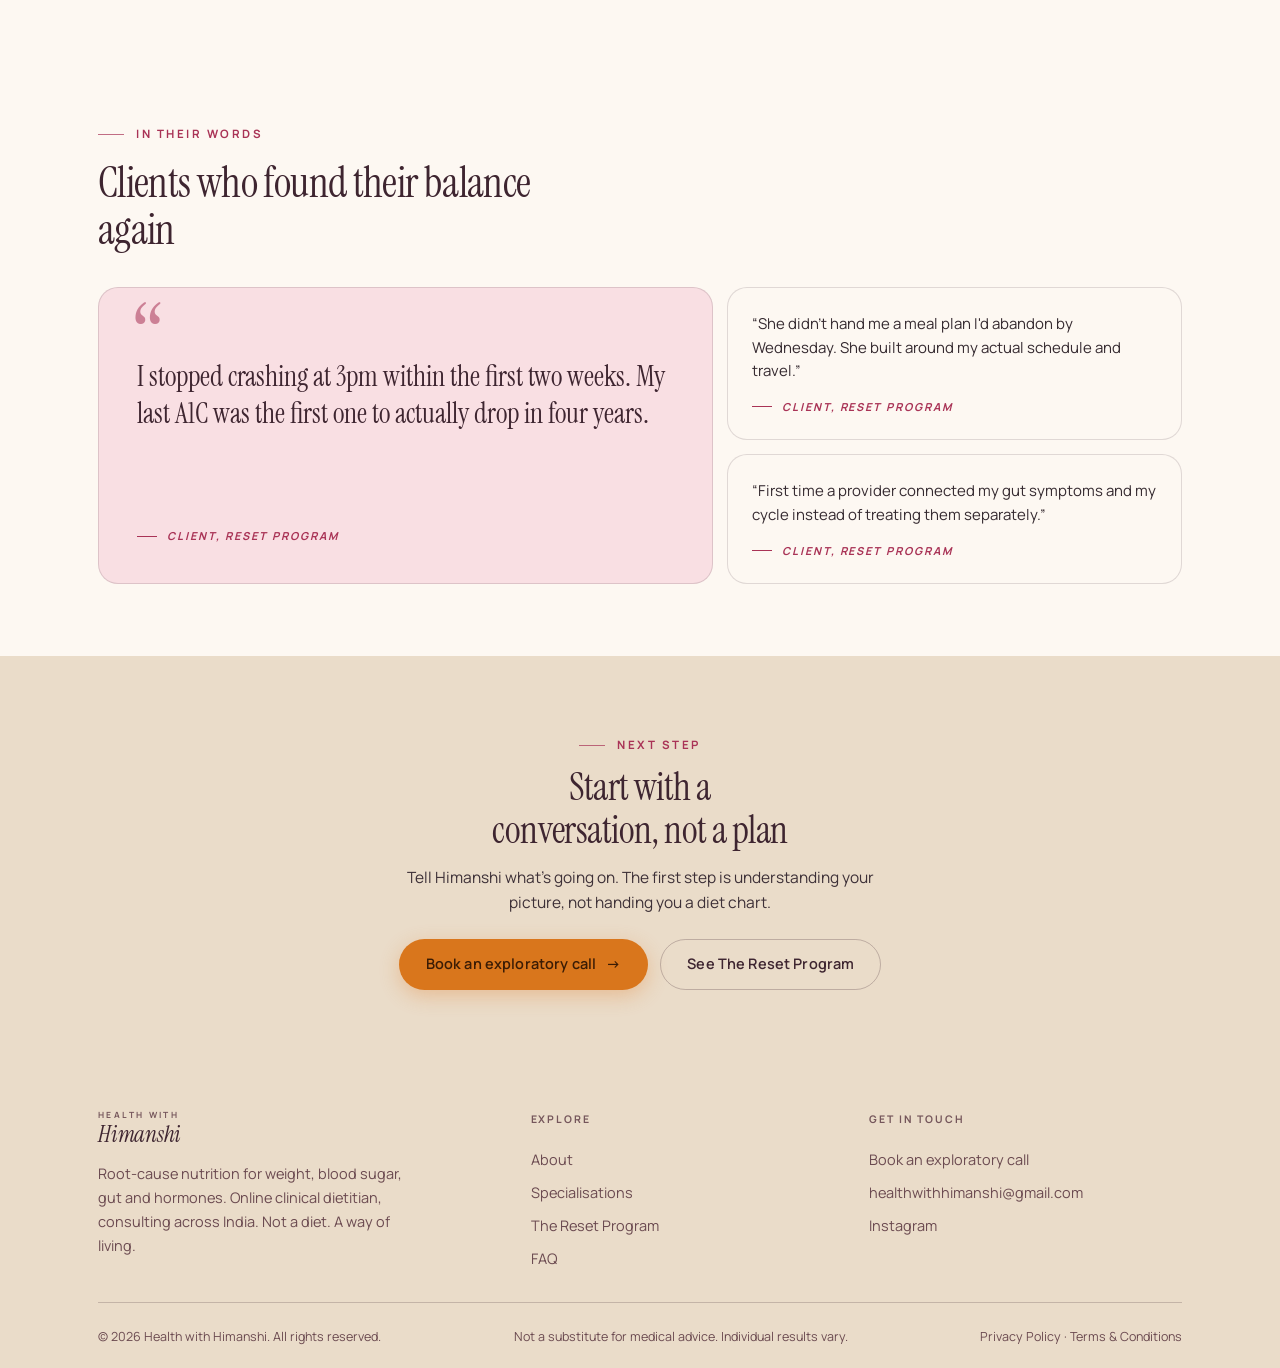
==== commit f40c00d4: "Add files via upload" ====
--- a/index.html
+++ b/index.html
@@ -351,7 +351,7 @@
         <a href="index.html" class="brand">
           <span class="brand-text"><span class="brand-top">Health with</span><span class="brand-name">Himanshi</span></span>
         </a>
-        <p class="foot-blurb">Root-cause nutrition for weight, blood sugar, gut and hormones. Online clinical dietitian, based in Mumbai, consulting across India. Not a diet. A way of living.</p>
+        <p class="foot-blurb">Root-cause nutrition for weight, blood sugar, gut and hormones. Online clinical dietitian, consulting across India. Not a diet. A way of living.</p>
       </div>
       <div>
         <h4>Explore</h4>
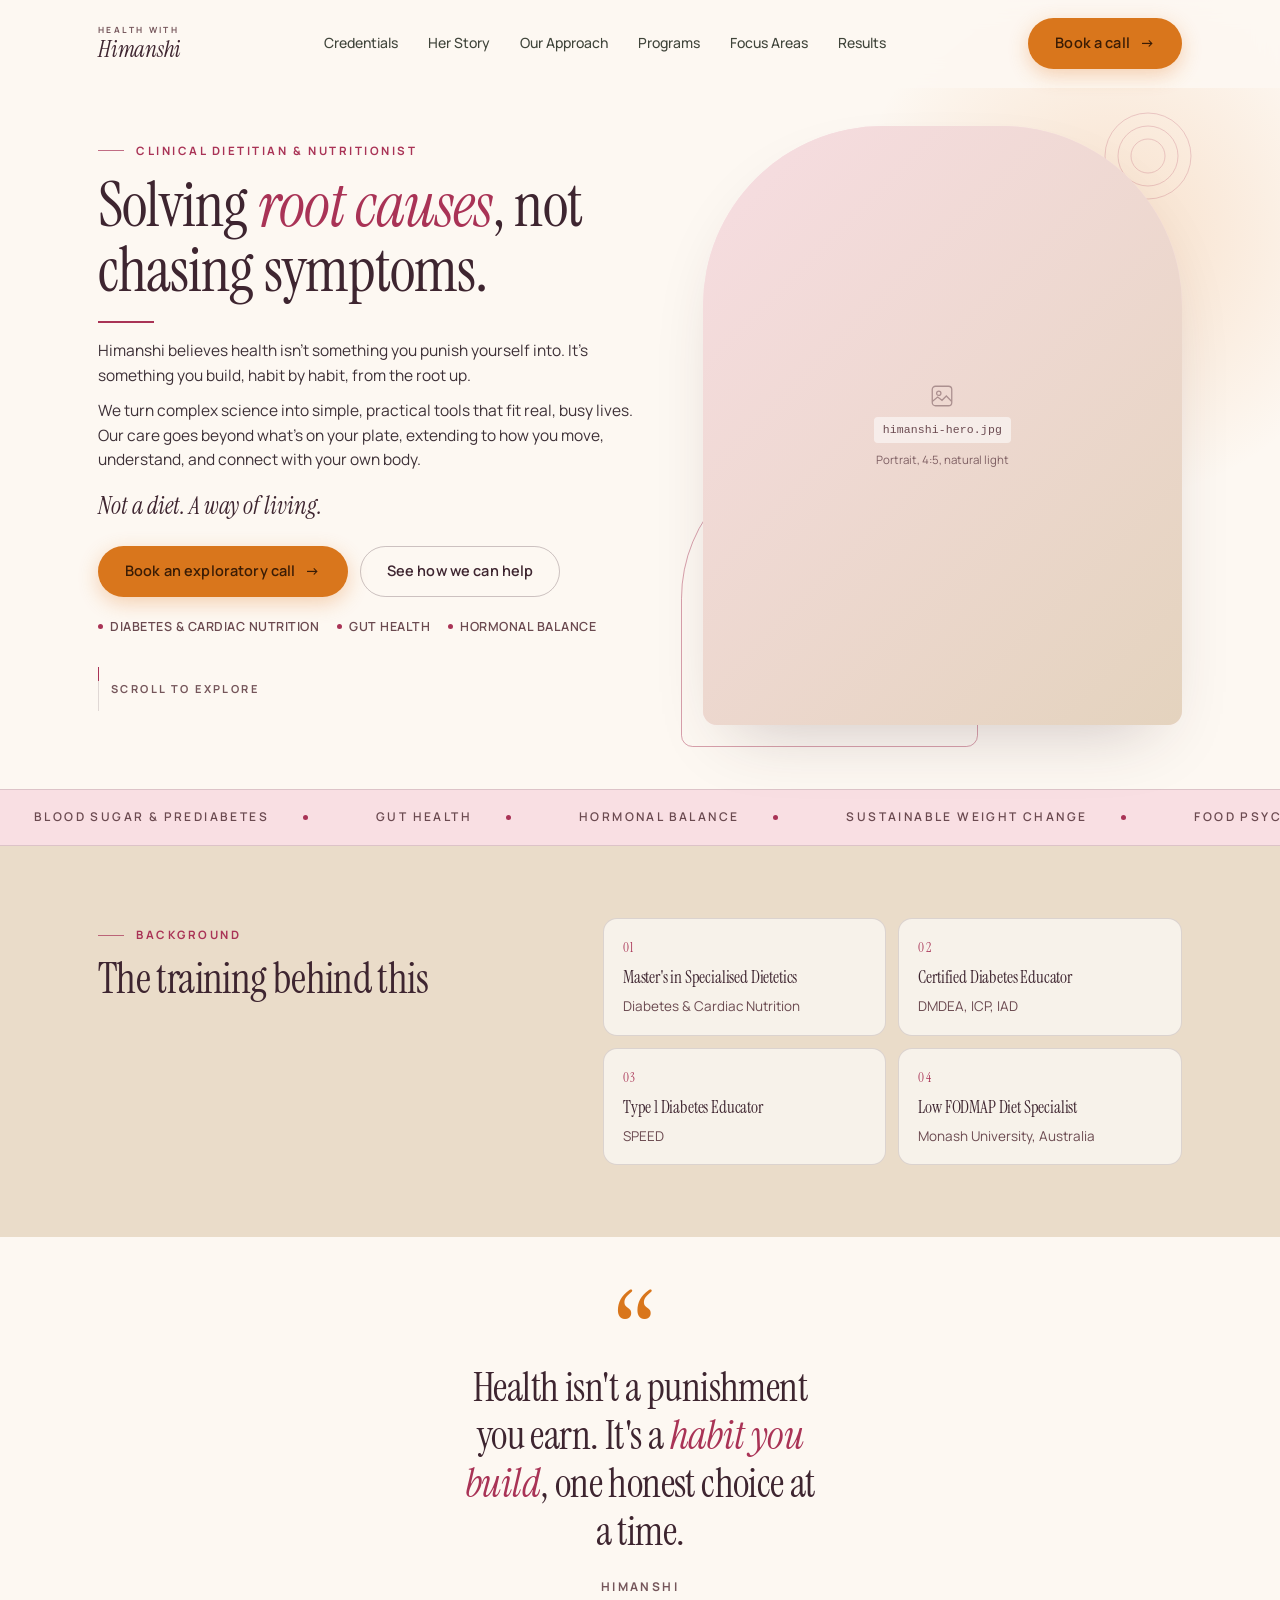
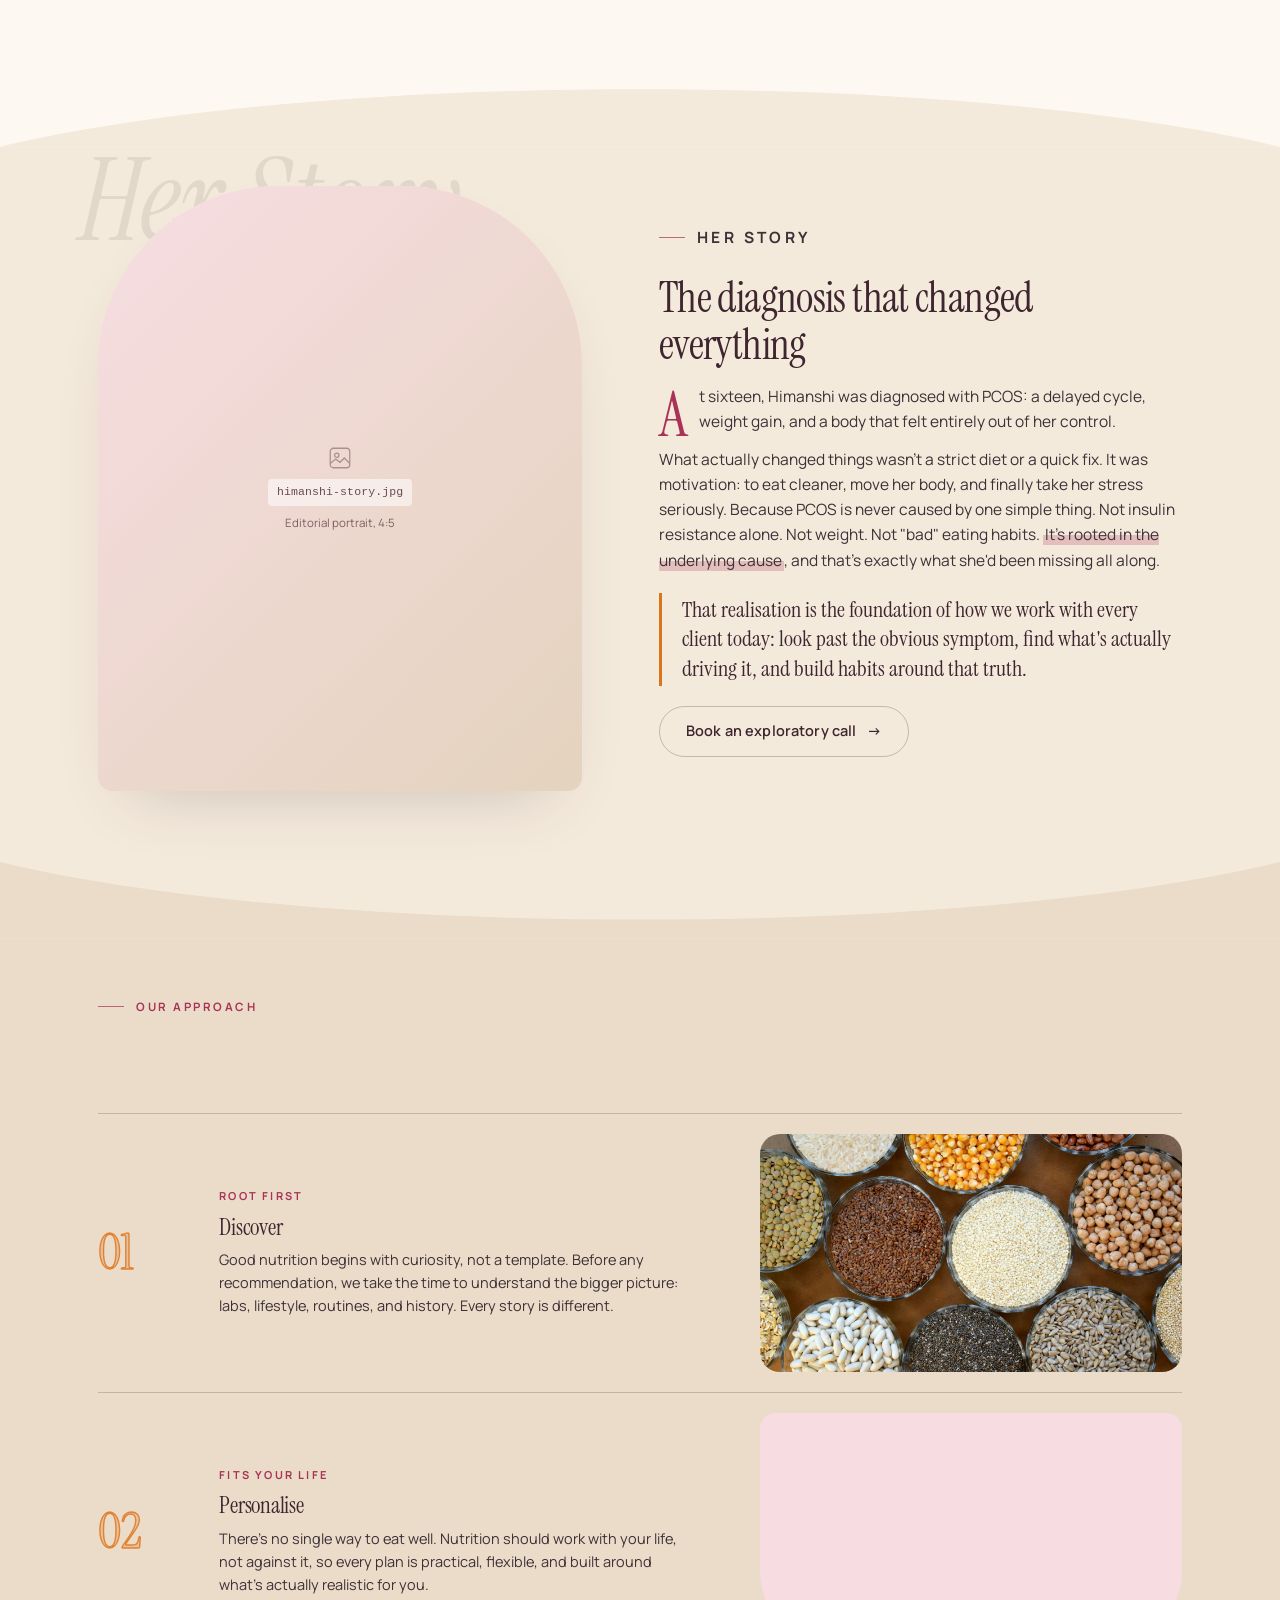
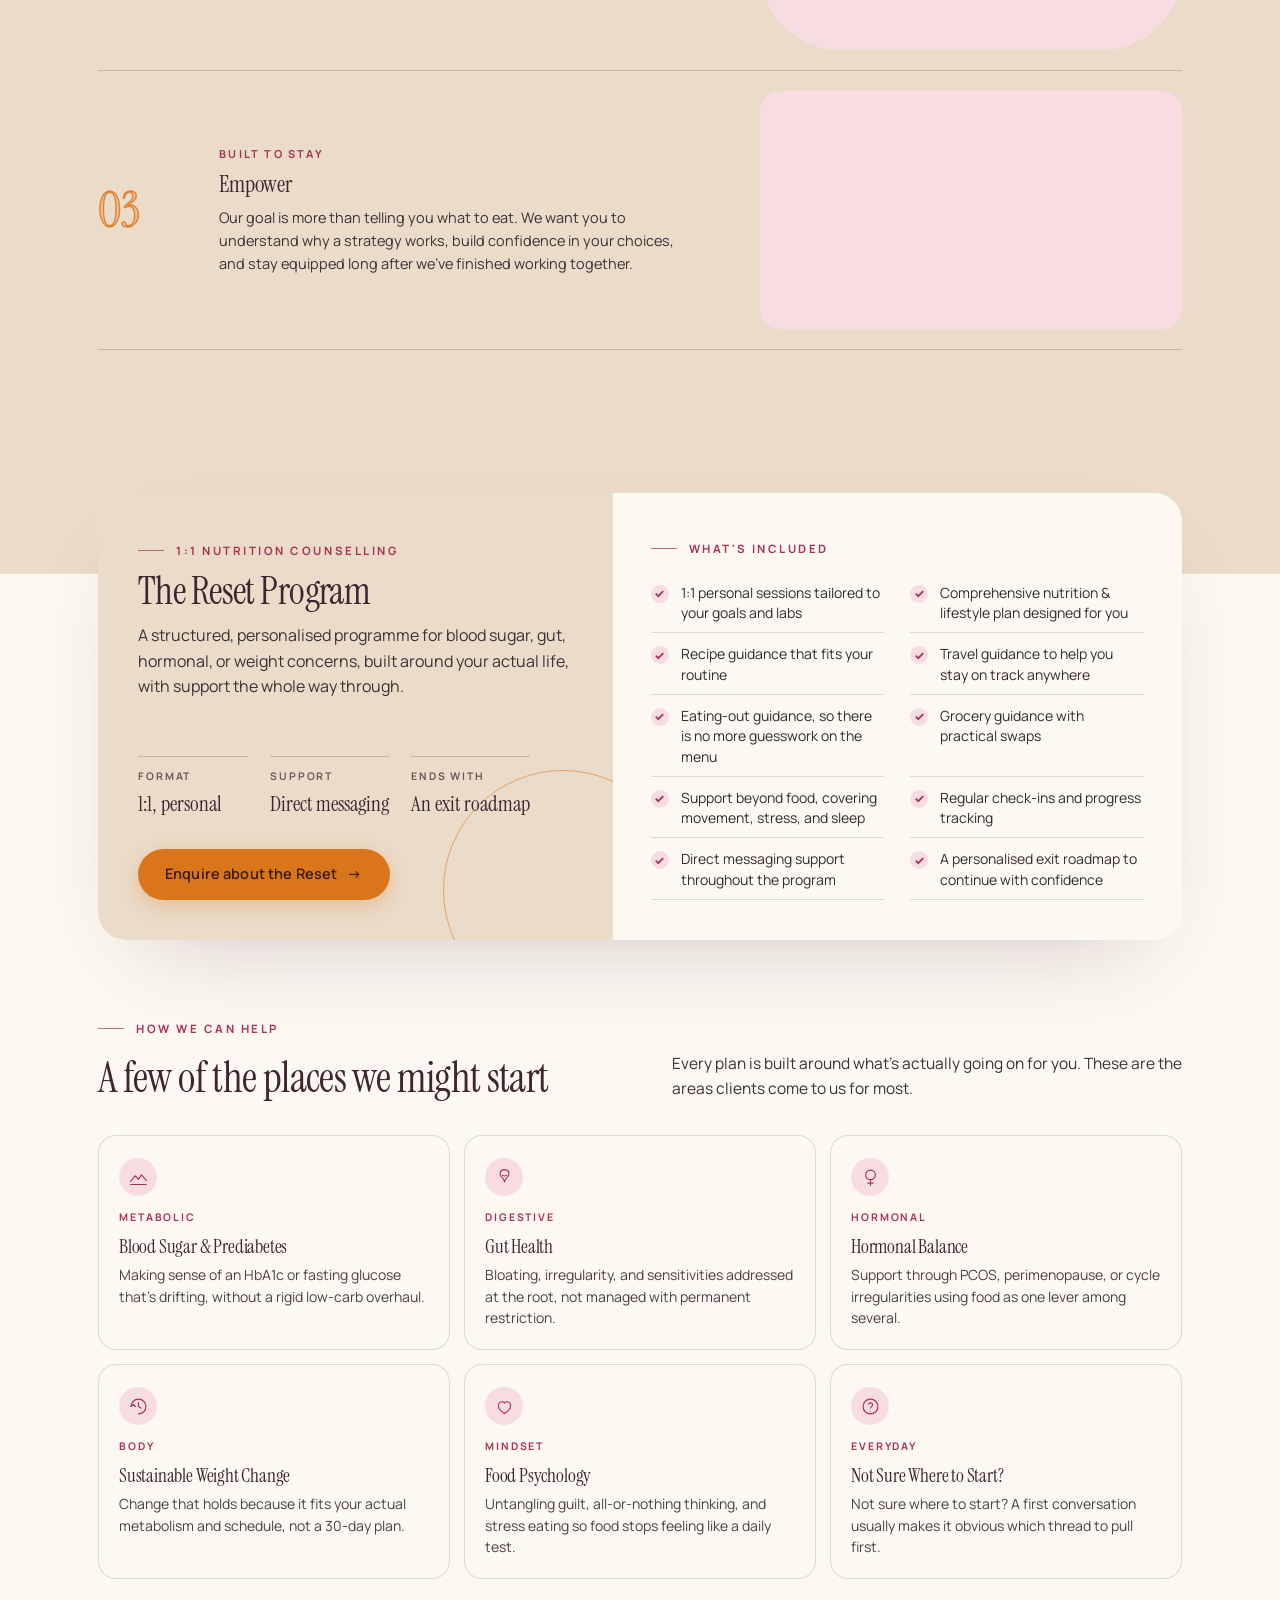
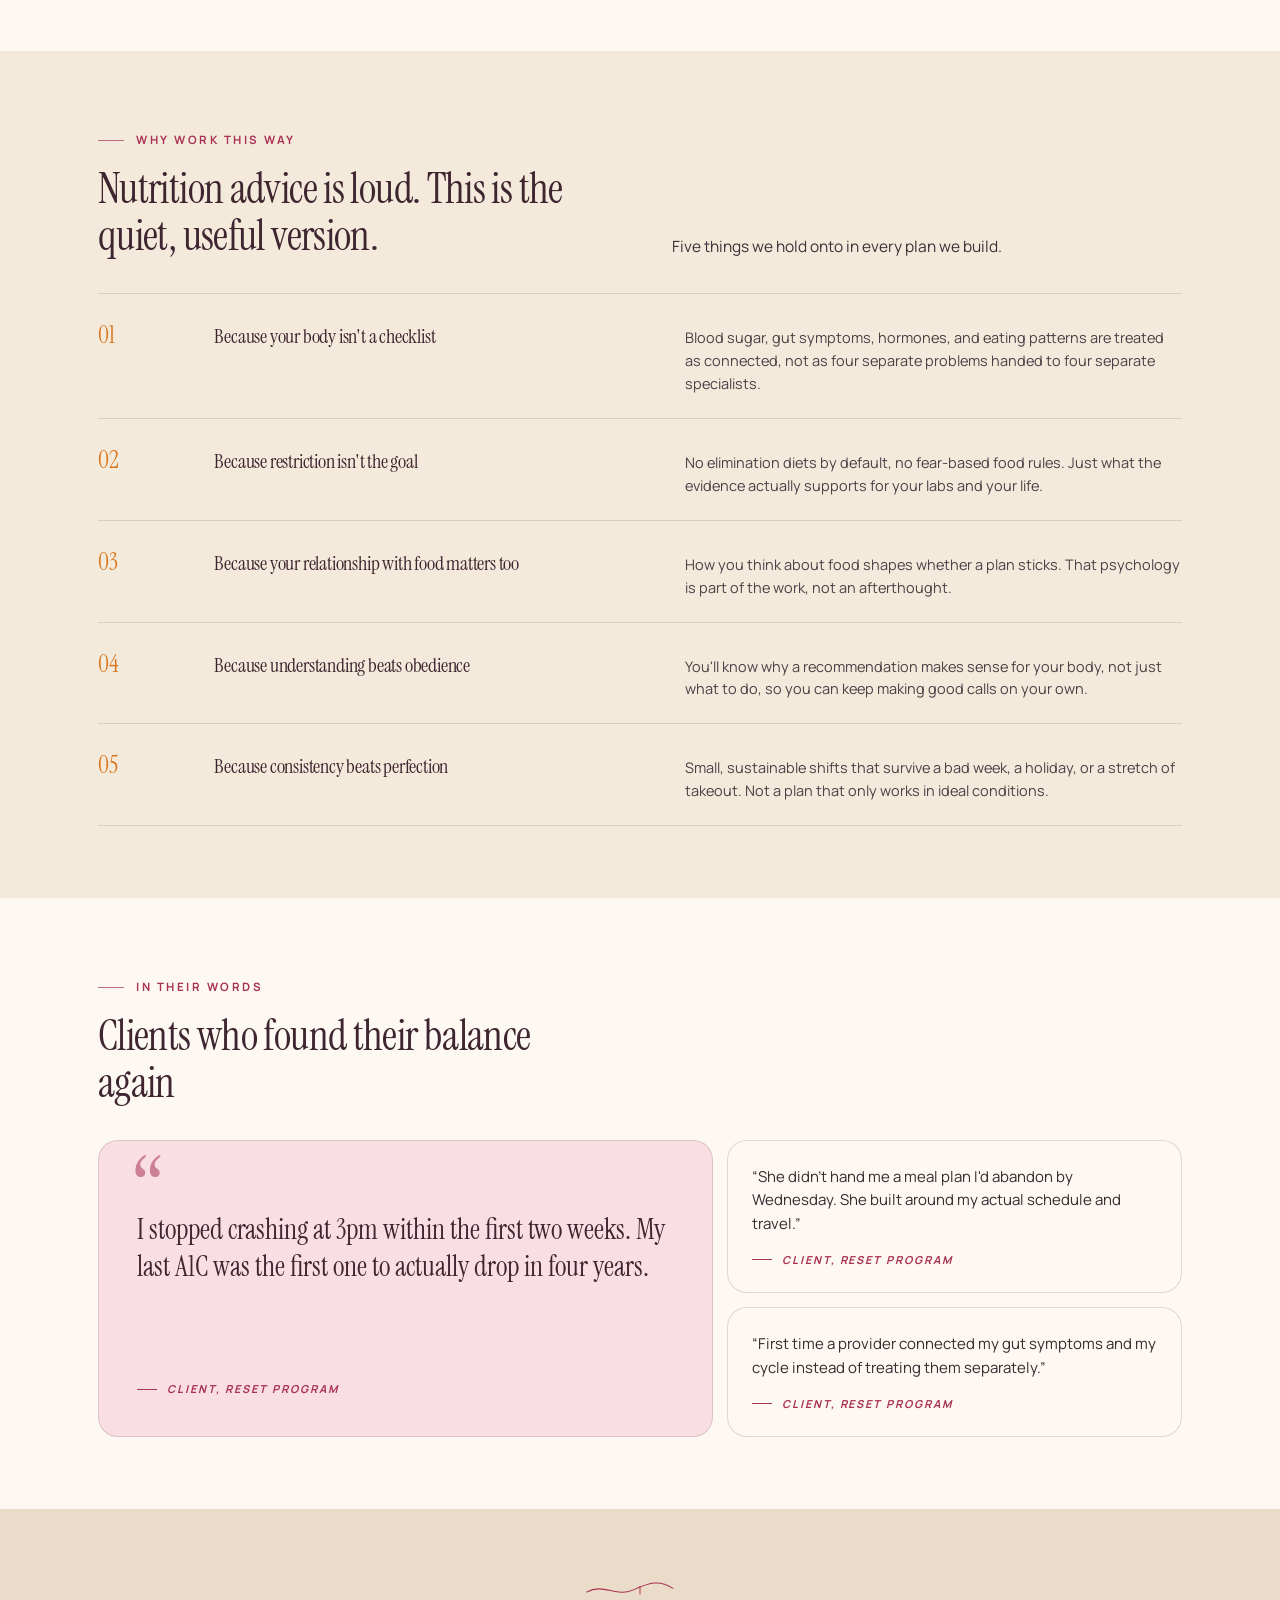
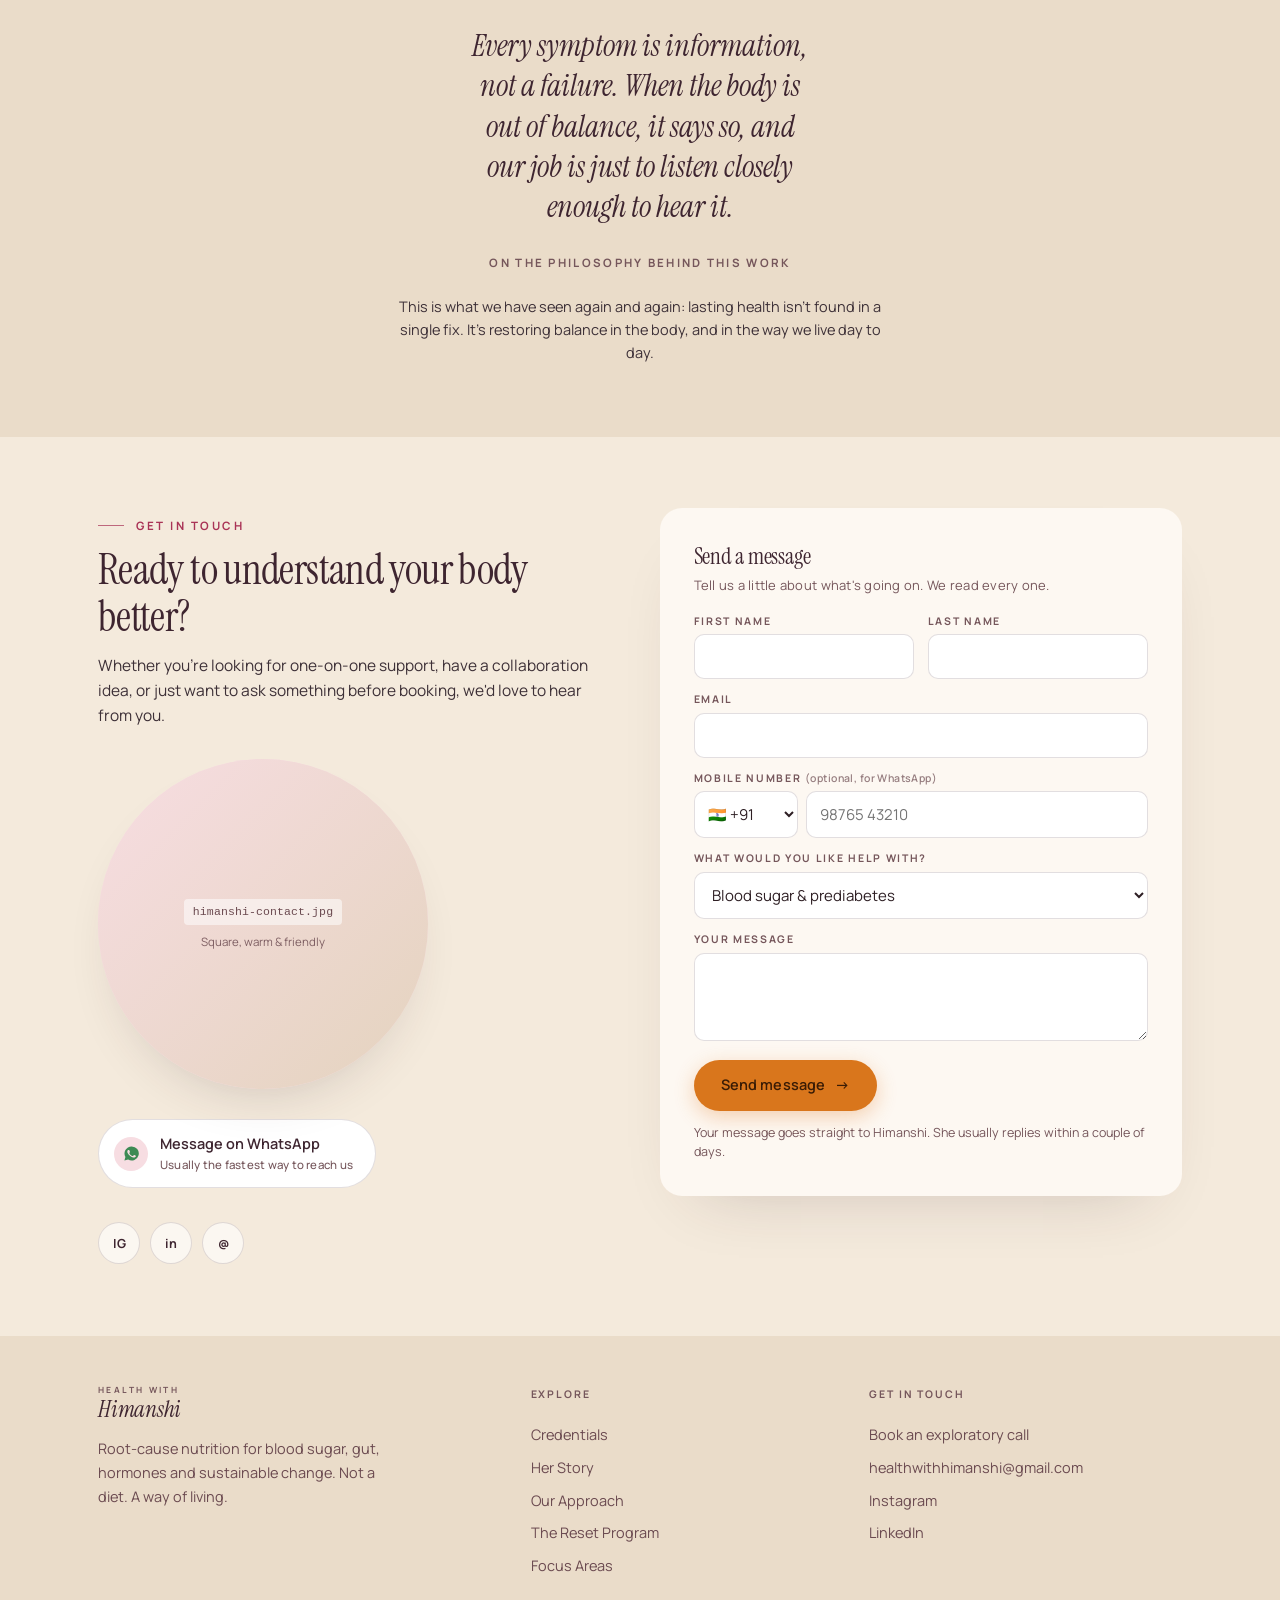
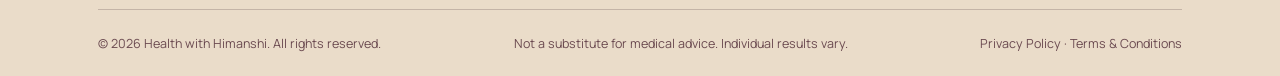
==== commit 1b075a76: "Add files via upload" ====
--- a/index.html
+++ b/index.html
@@ -5,177 +5,701 @@
 <meta name="viewport" content="width=device-width, initial-scale=1.0">
 <meta name="color-scheme" content="light only">
 <meta name="theme-color" content="#FDF8F2">
-<title>Online Clinical Dietitian &amp; Nutritionist | Health with Himanshi</title>
-<meta name="description" content="Himanshi Daryani is a clinical dietitian and nutritionist based in Mumbai, consulting online across India. Root-cause nutrition for weight loss, type 1 &amp; type 2 diabetes, PCOS, gut health and cholesterol.">
-<meta name="robots" content="index, follow, max-image-preview:large, max-snippet:-1">
-<meta name="author" content="Himanshi Daryani">
-<meta name="geo.region" content="IN-MH">
-<meta name="geo.placename" content="Mumbai">
-<link rel="canonical" href="https://healthwithhimanshi.com/">
-<link rel="icon" href="favicon.ico" sizes="any">
-<link rel="icon" href="favicon.svg" type="image/svg+xml">
-<link rel="apple-touch-icon" href="apple-touch-icon.png">
-<meta property="og:type" content="website">
-<meta property="og:site_name" content="Health with Himanshi">
-<meta property="og:locale" content="en_IN">
-<meta property="og:url" content="https://healthwithhimanshi.com/">
-<meta property="og:title" content="Online Clinical Dietitian &amp; Nutritionist | Health with Himanshi">
-<meta property="og:description" content="Himanshi Daryani is a clinical dietitian and nutritionist based in Mumbai, consulting online across India. Root-cause nutrition for weight loss, type 1 &amp; type 2 diabetes, PCOS, gut health and cholesterol.">
-<meta property="og:image" content="https://healthwithhimanshi.com/himanshi-hero.jpg">
-<meta property="og:image:width" content="1200">
-<meta property="og:image:height" content="1500">
-<meta name="twitter:card" content="summary_large_image">
-<meta name="twitter:title" content="Online Clinical Dietitian &amp; Nutritionist | Health with Himanshi">
-<meta name="twitter:description" content="Himanshi Daryani is a clinical dietitian and nutritionist based in Mumbai, consulting online across India. Root-cause nutrition for weight loss, type 1 &amp; type 2 diabetes, PCOS, gut health and cholesterol.">
-<meta name="twitter:image" content="https://healthwithhimanshi.com/himanshi-hero.jpg">
+<title>Health with Himanshi | Clinical Dietitian &amp; Nutritionist</title>
+<meta name="description" content="Himanshi, Clinical Dietitian & Nutritionist. Root-cause nutrition for blood sugar, gut health, hormones and sustainable weight change.">
 <link rel="preconnect" href="https://fonts.googleapis.com">
 <link rel="preconnect" href="https://fonts.gstatic.com" crossorigin>
 <link href="https://fonts.googleapis.com/css2?family=Instrument+Serif:ital@0;1&family=Manrope:wght@400;500;600;700&display=swap" rel="stylesheet">
-<link rel="stylesheet" href="assets/styles.css">
-<script src="assets/script.js" defer></script>
-<script type="application/ld+json">
-{
-  "@context": "https://schema.org",
-  "@type": ["MedicalBusiness", "Dietitian"],
-  "@id": "https://healthwithhimanshi.com/#business",
-  "name": "Health with Himanshi",
-  "alternateName": ["Himanshi Daryani, Clinical Dietitian & Nutritionist", "Health with Himanshi Dietician Mumbai"],
-  "url": "https://healthwithhimanshi.com/",
-  "image": "https://healthwithhimanshi.com/himanshi-hero.jpg",
-  "logo": "https://healthwithhimanshi.com/himanshi-hero.jpg",
-  "description": "Online clinical dietitian and nutritionist based in Mumbai, consulting across India. Root-cause nutrition counselling for weight loss, diabetes, PCOS, gut health and cholesterol.",
-  "priceRange": "$$",
-  "email": "healthwithhimanshi@gmail.com",
-  "currenciesAccepted": "INR",
-  "address": {
-    "@type": "PostalAddress",
-    "addressLocality": "Mumbai",
-    "addressRegion": "Maharashtra",
-    "addressCountry": "IN"
-  },
-  "areaServed": { "@type": "Country", "name": "India" },
-  "availableChannel": {
-    "@type": "ServiceChannel",
-    "serviceUrl": "https://healthwithhimanshi.com/contact.html",
-    "availableLanguage": ["English", "Hindi"],
-    "serviceLocation": {
-      "@type": "VirtualLocation",
-      "url": "https://healthwithhimanshi.com/contact.html"
-    }
-  },
-  "availableLanguage": ["English", "Hindi"],
-  "openingHoursSpecification": [{
-    "@type": "OpeningHoursSpecification",
-    "dayOfWeek": ["Monday", "Tuesday", "Wednesday", "Thursday", "Friday", "Saturday"],
-    "opens": "10:00",
-    "closes": "19:00"
-  }],
-  "sameAs": [
-    "https://www.instagram.com/p/DcQxlRtiGsH"
-  ],
-  "knowsAbout": [
-    "Weight loss and sustainable weight management",
-    "Type 2 Diabetes nutrition",
-    "Type 1 Diabetes carbohydrate counting",
-    "Prediabetes and insulin resistance",
-    "Polycystic Ovary Syndrome (PCOS)",
-    "Irritable Bowel Syndrome and low FODMAP diet",
-    "Cholesterol and cardiac nutrition",
-    "Indian vegetarian diet planning"
-  ],
-  "medicalSpecialty": "Dietetics",
-  "founder": {
-    "@type": "Person",
-    "@id": "https://healthwithhimanshi.com/#himanshi",
-    "name": "Himanshi Daryani",
-    "jobTitle": "Clinical Dietitian & Nutritionist",
-    "hasCredential": [
-      "Master's in Specialised Dietetics, Diabetes & Cardiac Nutrition",
-      "Certified Diabetes Educator (DMDEA, ICP, IAD)",
-      "Type 1 Diabetes Educator (SPEED)",
-      "Low FODMAP Diet Specialist, Monash University, Australia"
-    ]
-  },
-  "hasOfferCatalog": {
-    "@type": "OfferCatalog",
-    "name": "Nutrition counselling services",
-    "itemListElement": [
-      { "@type": "Offer", "itemOffered": { "@type": "Service", "name": "Weight loss nutrition counselling", "url": "https://healthwithhimanshi.com/weight-loss-dietitian-mumbai.html" } },
-      { "@type": "Offer", "itemOffered": { "@type": "Service", "name": "Diabetes nutrition counselling", "url": "https://healthwithhimanshi.com/diabetes-dietitian-mumbai.html" } },
-      { "@type": "Offer", "itemOffered": { "@type": "Service", "name": "PCOS nutrition counselling", "url": "https://healthwithhimanshi.com/pcos-dietitian-mumbai.html" } },
-      { "@type": "Offer", "itemOffered": { "@type": "Service", "name": "The Reset Program", "url": "https://healthwithhimanshi.com/programs.html" } }
-    ]
-  },
-  "makesOffer": {
-    "@type": "Offer",
-    "itemOffered": {
-      "@type": "Service",
-      "name": "The Reset Program",
-      "description": "A structured, personalised 1:1 nutrition counselling programme for weight, blood sugar, gut or hormonal concerns.",
-      "provider": { "@id": "https://healthwithhimanshi.com/#business" }
-    }
-  }
-}
-</script>
+<style>
+/* ============================================================
+   HEALTH WITH HIMANSHI design tokens
+   ============================================================ */
+/* ===========================================================================
+   PALETTE. Option A "Saffron & Forest" is live below.
+   To switch, replace the 13 --colour lines in :root with one of these blocks.
+
+   ---- OPTION B: "Coral & Teal" (fresh modern clinic) ----
+   --ivory:#FFFAF6;  --ivory-warm:#FDEEE5;  --sage:#E2F4F2;  --sage-deep:#B9E4E0;
+   --moss:#D2EEEC;   --clay:#FFE7DE;        --olive:#0C4F4E;  --olive-mid:#22605E;
+   --olive-soft:#3D5F5D;  --charcoal:#1C2A29;
+   --accent:#D8401C; --accent-ink:#A82F12;  --accent-soft:#F2704B;  --blush:#FFDDD0;
+
+   ---- OPTION C: "Lime & Berry" (boldest, most plant-forward) ----
+   --ivory:#FDFDF5;  --ivory-warm:#F5F8E6;  --sage:#EDF7DC;  --sage-deep:#D2E9B4;
+   --moss:#E4F3CE;   --clay:#FBE3EC;        --olive:#33501A;  --olive-mid:#4A6B2A;
+   --olive-soft:#4B5E34;  --charcoal:#22271B;
+   --accent:#C42063; --accent-ink:#9C1A4B;  --accent-soft:#E0538A;  --blush:#F9D6E3;
+   =========================================================================== */
+:root{
+  color-scheme:light only;
+  /* 60: warm near-neutrals carry the large surfaces */
+  --ivory:#FDF8F2;       /* cream, the page */
+  --ivory-warm:#F6ECDF;
+  --sage:#F4EADC;        /* oat band */
+  --sage-deep:#E4D3BE;
+  --moss:#EADCC9;        /* sand band, the deeper one */
+  /* 30: the dark that anchors everything */
+  --olive:#3E2530;       /* warm espresso-plum ink */
+  --olive-mid:#6B4A50;
+  --olive-soft:#75565B;
+  --charcoal:#2E1F24;
+  /* 10: chroma, used only in small moments */
+  --clay:#F9DFE3;        /* blush: the one pink surface, kept small */
+  --blush:#F7DDE2;       /* pink chips and tints */
+  --accent:#D9761C;      /* saffron: fills and buttons */
+  --accent-ink:#A93356;  /* rose: labels, numerals, rules */
+  --accent-soft:#EFA04A;
+  --line:rgba(62,37,48,0.15);
+  --line-light:rgba(62,37,48,0.22);
+  --max:1180px;
+  --gut:clamp(20px,5vw,48px);
+  --arch:180px 180px 14px 14px;
+}
+
+/* ---------- reset ---------- */
+*,*::before,*::after{box-sizing:border-box;margin:0;padding:0;}
+html{scroll-behavior:smooth;-webkit-text-size-adjust:100%;color-scheme:light only;}
+body{
+  background:var(--ivory);
+  color:var(--charcoal);
+  font-family:'Manrope',system-ui,sans-serif;
+  font-size:16px;
+  line-height:1.58;
+  -webkit-font-smoothing:antialiased;
+  overflow-x:hidden;
+}
+img{max-width:100%;display:block;}
+a{color:inherit;text-decoration:none;}
+button{font:inherit;cursor:pointer;border:none;background:none;color:inherit;}
+:focus-visible{outline:2px solid var(--accent);outline-offset:4px;border-radius:2px;}
+
+/* ---------- type scale ---------- */
+.d1,.d2,.d3,h1,h2,h3{
+  font-family:'Instrument Serif',Georgia,serif;
+  font-weight:400;
+  letter-spacing:-0.015em;
+  line-height:1.06;
+  color:var(--olive);
+}
+h1,.d1{font-size:clamp(34px,5.6vw,62px);}
+h2,.d2{font-size:clamp(26px,3.6vw,42px);line-height:1.12;}
+h3,.d3{font-size:clamp(19px,2vw,23px);line-height:1.25;letter-spacing:-0.01em;}
+.eyebrow{
+  font-family:'Manrope',sans-serif;font-size:11.5px;font-weight:700;
+  letter-spacing:.22em;text-transform:uppercase;color:var(--accent-ink);
+  display:inline-flex;align-items:center;gap:12px;
+}
+.eyebrow::before{content:"";width:26px;height:1px;background:var(--accent-ink);opacity:.7;}
+.lede{font-size:clamp(15.5px,1.2vw,17px);line-height:1.6;color:#3D3037;max-width:60ch;}
+.caption{font-size:13px;letter-spacing:.02em;color:var(--olive-soft);}
+.serif-em{font-family:'Instrument Serif',serif;font-style:italic;}
+
+/* ---------- layout ---------- */
+.wrap{max-width:var(--max);margin:0 auto;padding-left:var(--gut);padding-right:var(--gut);}
+.wrap-narrow{max-width:800px;margin:0 auto;padding-left:var(--gut);padding-right:var(--gut);}
+section{position:relative;}
+.pad{padding-block:clamp(44px,5.6vw,78px);}
+.pad-top{padding-top:clamp(44px,5.6vw,78px);}
+.pad-bot{padding-bottom:clamp(44px,5.6vw,78px);}
+
+/* tone bands */
+.band-ivory{background:var(--ivory);}
+.band-sage{background:var(--sage);}
+.band-olive{background:var(--moss);color:var(--charcoal);}
+.band-olive h2,.band-olive h3,.band-olive .d2{color:var(--olive);}
+.band-olive .lede{color:#3D3037;}
+.band-olive .eyebrow{color:var(--accent-ink);}
+.band-olive .eyebrow::before{background:var(--accent-ink);}
+
+/* curved divider */
+.curve{display:block;width:100%;height:clamp(40px,6vw,90px);}
+.curve path{fill:currentColor;}
+
+/* ---------- buttons ---------- */
+.btn{
+  display:inline-flex;align-items:center;justify-content:center;gap:10px;
+  padding:13px 26px;border-radius:100px;font-size:14.5px;font-weight:600;
+  letter-spacing:.01em;position:relative;overflow:hidden;
+  transition:transform .3s cubic-bezier(.2,.7,.3,1), box-shadow .3s ease, background .3s ease, color .3s ease, border-color .3s ease;
+  border:1px solid transparent;
+}
+.btn .arw{transition:transform .3s cubic-bezier(.2,.7,.3,1);}
+.btn:hover .arw{transform:translateX(4px);}
+.btn-primary{background:var(--accent);color:#3A1C05;box-shadow:0 6px 20px rgba(224,116,27,.30);}
+.btn-primary:hover{background:var(--accent-ink);color:#FFF6EC;transform:translateY(-2px);box-shadow:0 12px 30px rgba(224,116,27,.42);}
+.btn-dark{background:var(--olive);color:var(--ivory);}
+.btn-dark:hover{background:#1E2419;transform:translateY(-2px);}
+.btn-ghost{background:transparent;color:var(--olive);border-color:rgba(62,37,48,.26);}
+.btn-ghost:hover{background:var(--olive);color:var(--ivory);border-color:var(--olive);transform:translateY(-2px);}
+.btn-light{background:var(--ivory);color:var(--olive);}
+.btn-light:hover{background:#fff;transform:translateY(-2px);}
+.btn-outline-light{background:transparent;color:var(--ivory);border-color:var(--line-light);}
+.btn-outline-light:hover{background:var(--ivory);color:var(--olive);}
+
+/* ---------- header ---------- */
+.site-header{
+  position:sticky;top:0;z-index:100;
+  background:rgba(253,248,242,.90);
+  backdrop-filter:blur(12px) saturate(140%);
+  border-bottom:1px solid transparent;
+  transition:border-color .3s ease, background .3s ease, padding .3s ease;
+}
+.site-header.is-stuck{border-bottom-color:var(--line);background:rgba(253,248,242,.97);}
+.nav{
+  display:flex;align-items:center;justify-content:space-between;gap:24px;
+  max-width:var(--max);margin:0 auto;padding:18px var(--gut);
+  transition:padding .3s ease;
+}
+.site-header.is-stuck .nav{padding-top:12px;padding-bottom:12px;}
+
+/* wordmark */
+.brand{display:flex;align-items:center;line-height:1;}
+.brand-text{display:flex;flex-direction:column;gap:3px;}
+.brand-top{font-size:8.5px;font-weight:700;letter-spacing:.28em;text-transform:uppercase;color:var(--olive-soft);}
+.brand-name{font-family:'Instrument Serif',serif;font-style:italic;font-size:23px;color:var(--olive);letter-spacing:-.01em;}
+
+.navlinks{display:none;align-items:center;gap:30px;font-size:14px;font-weight:500;}
+.navlinks a{position:relative;padding:4px 0;color:#40453B;transition:color .25s ease;}
+.navlinks a::after{
+  content:"";position:absolute;left:0;bottom:0;width:100%;height:1px;
+  background:var(--accent-ink);transform:scaleX(0);transform-origin:right;
+  transition:transform .35s cubic-bezier(.2,.7,.3,1);
+}
+.navlinks a:hover{color:var(--olive);}
+.navlinks a:hover::after{transform:scaleX(1);transform-origin:left;}
+.nav-cta{display:none;}
+@media(min-width:1000px){.navlinks{display:flex;}.nav-cta{display:inline-flex;}}
+
+.menu-btn{
+  width:44px;height:44px;display:grid;place-items:center;border-radius:50%;
+  border:1px solid var(--line);transition:background .25s ease;
+}
+.menu-btn:hover{background:var(--ivory-warm);}
+.menu-btn span{display:block;width:18px;height:1.5px;background:var(--olive);position:relative;transition:transform .3s ease,background .3s ease;}
+.menu-btn span::before,.menu-btn span::after{content:"";position:absolute;left:0;width:18px;height:1.5px;background:var(--olive);transition:transform .3s ease,opacity .2s ease;}
+.menu-btn span::before{top:-6px;}
+.menu-btn span::after{top:6px;}
+.menu-btn[aria-expanded="true"] span{background:transparent;}
+.menu-btn[aria-expanded="true"] span::before{transform:translateY(6px) rotate(45deg);}
+.menu-btn[aria-expanded="true"] span::after{transform:translateY(-6px) rotate(-45deg);}
+@media(min-width:1000px){.menu-btn{display:none;}}
+
+/* mobile drawer */
+.drawer{
+  position:fixed;inset:0;z-index:99;background:var(--ivory);
+  display:flex;flex-direction:column;justify-content:center;gap:6px;
+  padding:100px var(--gut) 40px;
+  clip-path:circle(0% at calc(100% - 42px) 42px);
+  transition:clip-path .6s cubic-bezier(.65,0,.35,1);
+  pointer-events:none;
+}
+.drawer.open{clip-path:circle(150% at calc(100% - 42px) 42px);pointer-events:auto;}
+.drawer a{
+  font-family:'Instrument Serif',serif;font-size:clamp(28px,7vw,40px);color:var(--olive);
+  padding:9px 0;border-bottom:1px solid var(--line-light);
+  opacity:0;transform:translateY(14px);transition:opacity .4s ease,transform .4s ease;
+}
+.drawer.open a{opacity:1;transform:none;}
+.drawer.open a:nth-child(1){transition-delay:.16s}
+.drawer.open a:nth-child(2){transition-delay:.21s}
+.drawer.open a:nth-child(3){transition-delay:.26s}
+.drawer.open a:nth-child(4){transition-delay:.31s}
+.drawer.open a:nth-child(5){transition-delay:.36s}
+.drawer.open a:nth-child(6){transition-delay:.41s}
+.drawer.open a:nth-child(7){transition-delay:.46s}
+.drawer .drawer-cta{
+  font-family:'Manrope',sans-serif;font-size:15px;font-weight:600;border:none;
+  margin-top:26px;align-self:flex-start;background:var(--accent-ink);color:#FFF6F1;
+  padding:15px 30px;border-radius:100px;transition-delay:.5s;
+}
+@media(min-width:1000px){.drawer{display:none;}}
+
+/* ============================================================
+   IMAGE FRAMES: the arch is the signature shape
+   ============================================================ */
+.frame{position:relative;overflow:hidden;background:var(--blush);isolation:isolate;}
+.frame img{width:100%;height:100%;object-fit:cover;transition:transform 1.1s cubic-bezier(.2,.7,.3,1);}
+.frame:hover img{transform:scale(1.045);}
+.frame-arch{border-radius:var(--arch);}
+.frame-soft{border-radius:20px;}
+.frame-circle{border-radius:50%;}
+/* placeholder shown when no real photo has been dropped in yet */
+.ph{
+  position:absolute;inset:0;display:grid;place-content:center;justify-items:center;gap:8px;
+  text-align:center;padding:24px;background:
+    linear-gradient(135deg,var(--blush) 0%,var(--sage-deep) 100%);
+  color:var(--olive-mid);
+}
+.ph svg{width:26px;height:26px;opacity:.5;}
+.ph code{
+  font-family:ui-monospace,SFMono-Regular,Menlo,monospace;font-size:11.5px;
+  background:rgba(255,255,255,.55);padding:4px 9px;border-radius:4px;letter-spacing:.01em;
+}
+.ph small{font-size:11.5px;max-width:22ch;line-height:1.5;opacity:.85;}
+.frame img.loaded + .ph,.frame img.loaded ~ .ph{display:none;}
+
+/* fine-line decorative arcs */
+.deco{position:absolute;pointer-events:none;z-index:0;}
+.deco svg{width:100%;height:100%;overflow:visible;}
+.deco path,.deco circle,.deco line{fill:none;stroke:var(--accent-ink);stroke-width:1;opacity:.42;}
+
+/* ============================================================
+   HERO
+   ============================================================ */
+.hero{padding-top:clamp(22px,3vw,38px);padding-bottom:clamp(38px,5vw,64px);position:relative;}
+.hero::after{ /* warm ambient wash */
+  content:"";position:absolute;top:-160px;right:-140px;width:620px;height:620px;z-index:0;
+  background:radial-gradient(circle,rgba(224,116,27,.18),transparent 60%);pointer-events:none;
+}
+.hero-grid{
+  display:grid;grid-template-columns:1.06fr .94fr;gap:clamp(30px,5vw,72px);
+  align-items:center;position:relative;z-index:1;
+}
+.hero h1{margin:13px 0 0;}
+.hero h1 .accent{font-style:italic;color:var(--accent-ink);}
+.hero .rule{width:56px;height:2px;background:var(--accent-ink);margin:17px 0 15px;}
+.hero .lede{margin-bottom:10px;}
+.hero .tagline{
+  font-family:'Instrument Serif',serif;font-style:italic;font-size:clamp(19px,2.1vw,24px);
+  color:var(--olive);margin:15px 0 21px;
+}
+.hero-ctas{display:flex;flex-wrap:wrap;gap:12px;align-items:center;}
+.hero-trust{display:flex;flex-wrap:wrap;gap:8px 18px;margin-top:20px;}
+.hero-trust li{
+  list-style:none;font-size:12.5px;font-weight:600;letter-spacing:.04em;color:var(--olive-mid);
+  display:flex;align-items:center;gap:7px;text-transform:uppercase;
+}
+.hero-trust li::before{content:"";width:5px;height:5px;border-radius:50%;background:var(--accent-ink);}
+
+/* portrait composition */
+.hero-media{position:relative;}
+.hero-portrait{aspect-ratio:4/5;position:relative;z-index:2;box-shadow:0 30px 70px -30px rgba(62,37,48,.26);}
+.hero-ring{
+  position:absolute;inset:auto auto -22px -22px;width:62%;aspect-ratio:1;z-index:1;
+  border:1.5px solid var(--accent-ink);opacity:.45;border-radius:var(--arch);
+}
+.hero-dots{position:absolute;top:-14px;right:-10px;z-index:1;width:88px;height:88px;opacity:.5;}
+
+.scroll-cue{
+  display:inline-flex;align-items:center;gap:12px;margin-top:clamp(18px,2.6vw,30px);
+  font-size:11px;font-weight:700;letter-spacing:.22em;text-transform:uppercase;color:var(--olive-soft);
+}
+.scroll-cue .track{width:1px;height:44px;background:var(--line);position:relative;overflow:hidden;}
+.scroll-cue .track::after{
+  content:"";position:absolute;top:0;left:0;width:1px;height:14px;background:var(--accent-ink);
+  animation:cue 2.1s cubic-bezier(.6,0,.4,1) infinite;
+}
+@keyframes cue{0%{transform:translateY(-16px)}60%,100%{transform:translateY(46px)}}
+
+@media(max-width:900px){
+  .hero-grid{grid-template-columns:1fr;gap:38px;}
+  .hero-media{order:-1;max-width:400px;margin-inline:auto;width:100%;}
+  .hero h1{margin-top:16px;}
+}
+
+/* ============================================================
+   MARQUEE / TRUST STRIP
+   ============================================================ */
+.strip{background:var(--clay);color:var(--olive);padding:18px 0;overflow:hidden;border-block:1px solid var(--line);}
+.strip-track{display:flex;gap:0;width:max-content;animation:slide 38s linear infinite;}
+.strip-track span{
+  padding:0 34px;font-size:12px;font-weight:600;letter-spacing:.2em;text-transform:uppercase;
+  color:var(--olive-mid);display:flex;align-items:center;gap:34px;white-space:nowrap;
+}
+.strip-track span::after{content:"";width:5px;height:5px;border-radius:50%;background:var(--accent-ink);flex-shrink:0;}
+@keyframes slide{to{transform:translateX(-50%)}}
+
+/* ============================================================
+   CREDENTIALS
+   ============================================================ */
+.cred-grid{display:grid;grid-template-columns:.85fr 1.15fr;gap:clamp(34px,6vw,80px);align-items:start;}
+@media(max-width:900px){.cred-grid{grid-template-columns:1fr;gap:34px;}}
+.cred-cards{display:grid;grid-template-columns:1fr 1fr;gap:12px;}
+@media(max-width:560px){.cred-cards{grid-template-columns:1fr;}}
+.cred-card{
+  background:rgba(255,255,255,.62);border:1px solid var(--line);border-radius:14px;
+  padding:19px 19px 18px;position:relative;overflow:hidden;
+  transition:background .35s ease,transform .35s cubic-bezier(.2,.7,.3,1),border-color .35s ease;
+}
+.cred-card:hover{background:#fff;transform:translateY(-4px);border-color:var(--accent-ink);}
+.cred-card .idx{
+  font-family:'Instrument Serif',serif;font-size:13px;color:var(--accent-ink);
+  letter-spacing:.1em;display:block;margin-bottom:9px;
+}
+.cred-card h3{font-size:17px;line-height:1.26;color:var(--olive);margin-bottom:7px;}
+.cred-card p{font-size:13.5px;color:var(--olive-mid);line-height:1.55;}
+.cred-lead h2{margin:11px 0 0;}
+.cred-lead .quiet{color:#3D3037;font-size:16px;max-width:40ch;}
+
+/* ============================================================
+   MISSION QUOTE: big type moment
+   ============================================================ */
+.mission{text-align:center;position:relative;overflow:hidden;}
+.mission .mark{
+  font-family:'Instrument Serif',serif;font-size:clamp(70px,11vw,130px);line-height:.6;
+  color:var(--accent);opacity:.30;display:block;height:.42em;
+}
+.mission blockquote{
+  font-family:'Instrument Serif',serif;font-size:clamp(23px,3.4vw,40px);line-height:1.2;
+  color:var(--olive);max-width:20ch;margin:0 auto 18px;letter-spacing:-.015em;
+}
+.mission blockquote em{color:var(--accent-ink);}
+.mission cite{
+  font-style:normal;font-size:12px;font-weight:700;letter-spacing:.2em;
+  text-transform:uppercase;color:var(--olive-soft);
+}
+
+/* ============================================================
+   STORY
+   ============================================================ */
+.story-grid{display:grid;grid-template-columns:1fr 1.08fr;gap:clamp(36px,6vw,88px);align-items:center;}
+@media(max-width:900px){.story-grid{grid-template-columns:1fr;gap:40px;}}
+.story-media{position:relative;}
+.story-main{aspect-ratio:4/5;box-shadow:0 30px 70px -34px rgba(62,37,48,.24);}
+.story-watermark{
+  font-family:'Instrument Serif',serif;font-style:italic;
+  font-size:clamp(56px,9vw,120px);line-height:.9;color:var(--olive);opacity:.09;
+  position:absolute;top:-6%;left:-4%;z-index:0;pointer-events:none;user-select:none;
+}
+.story-body h2{margin:11px 0 16px;}
+.story-body p{margin-bottom:13px;color:#3D3037;font-size:15.5px;line-height:1.62;}
+.story-body p.first::first-letter{
+  font-family:'Instrument Serif',serif;font-size:62px;line-height:.82;float:left;
+  padding:6px 12px 0 0;color:var(--accent-ink);
+}
+.pullquote{
+  border-left:3px solid var(--accent);padding:2px 0 2px 20px;margin:20px 0;
+  font-family:'Instrument Serif',serif;font-size:clamp(18px,2vw,22px);
+  line-height:1.35;color:var(--olive);
+}
+mark.hl{
+  background:linear-gradient(180deg,transparent 56%,rgba(169,51,86,.24) 56%);
+  color:inherit;padding:0 2px;
+}
+
+/* ============================================================
+   APPROACH: signature 3-step framework
+   ============================================================ */
+.steps{margin-top:clamp(14px,2.2vw,26px);display:flex;flex-direction:column;}
+.step{
+  display:grid;grid-template-columns:88px 1.2fr 1fr;gap:clamp(18px,2.6vw,36px);
+  align-items:center;padding:clamp(13px,1.9vw,20px) 0;border-top:1px solid var(--line-light);
+}
+.step:last-child{border-bottom:1px solid var(--line-light);}
+.step-num{
+  font-family:'Instrument Serif',serif;font-size:clamp(34px,4vw,54px);line-height:.8;
+  color:transparent;-webkit-text-stroke:1.4px rgba(224,116,27,.85);
+  transition:color .6s ease,-webkit-text-stroke-color .6s ease;
+}
+.step:hover .step-num,.step.in .step-num{color:rgba(224,116,27,.26);}
+.step-copy .kicker{
+  font-size:11px;font-weight:700;letter-spacing:.2em;text-transform:uppercase;
+  color:var(--accent-ink);margin-bottom:8px;display:block;
+}
+.step-copy h3{margin-bottom:8px;}
+.step-copy p{color:#3D3037;font-size:14.5px;max-width:52ch;}
+.step-media{aspect-ratio:16/9;}
+.step:nth-child(even) .step-media{border-radius:16px 16px 80px 80px;}
+@media(max-width:880px){
+  .step{grid-template-columns:52px 1fr;gap:12px 16px;padding-block:22px;align-items:start;}
+  .step-num{font-size:42px;}
+  .step-copy{grid-column:2;}
+  .step-media{aspect-ratio:16/9;order:3;grid-column:1/-1;margin-top:4px;}
+}
+
+/* ============================================================
+   RESET PROGRAM
+   ============================================================ */
+.program{
+  background:var(--ivory);border-radius:28px;overflow:hidden;
+  box-shadow:0 40px 90px -46px rgba(62,37,48,.26);
+  display:grid;grid-template-columns:.95fr 1.05fr;
+  position:relative;z-index:2;
+}
+@media(max-width:920px){.program{grid-template-columns:1fr;border-radius:20px;}}
+.program-left{
+  background:var(--moss);color:var(--charcoal);padding:clamp(26px,3.2vw,40px);
+  display:flex;flex-direction:column;justify-content:space-between;gap:30px;position:relative;overflow:hidden;
+}
+.program-left::after{
+  content:"";position:absolute;right:-70px;bottom:-70px;width:240px;height:240px;
+  border:1px solid rgba(224,116,27,.55);border-radius:50%;
+}
+.program-left h2{color:var(--olive);margin:10px 0 11px;font-size:clamp(26px,3vw,38px);}
+.program-left .lede{color:#3D3037;font-size:16px;}
+.program-meta{display:flex;flex-wrap:wrap;gap:22px;margin-top:26px;position:relative;z-index:1;}
+.program-meta div{border-top:1px solid var(--line-light);padding-top:11px;min-width:110px;}
+.program-meta dt{font-size:10.5px;font-weight:700;letter-spacing:.18em;text-transform:uppercase;color:var(--olive-soft);}
+.program-meta dd{font-family:'Instrument Serif',serif;font-size:21px;color:var(--olive);margin-top:3px;}
+.program-right{padding:clamp(24px,3vw,38px);}
+.program-right .eyebrow{margin-bottom:16px;}
+.incl{display:grid;grid-template-columns:1fr 1fr;gap:2px 26px;}
+@media(max-width:620px){.incl{grid-template-columns:1fr;}}
+.incl li{
+  list-style:none;display:flex;gap:12px;align-items:flex-start;
+  padding:9px 0;border-bottom:1px solid var(--line);font-size:14px;line-height:1.45;color:#352A30;
+}
+.incl li .tick{
+  flex-shrink:0;width:18px;height:18px;border-radius:50%;background:var(--blush);
+  display:grid;place-items:center;margin-top:2px;
+}
+.incl li .tick svg{width:9px;height:9px;stroke:var(--accent-ink);stroke-width:2.4;fill:none;}
+
+/* ============================================================
+   FOCUS AREAS
+   ============================================================ */
+.focus-grid{display:grid;grid-template-columns:repeat(3,1fr);gap:14px;}
+@media(max-width:900px){.focus-grid{grid-template-columns:1fr 1fr;}}
+@media(max-width:600px){.focus-grid{grid-template-columns:1fr;}}
+.fcard{
+  background:var(--ivory);border:1px solid var(--line);border-radius:18px;
+  padding:22px 20px 21px;position:relative;overflow:hidden;
+  transition:transform .4s cubic-bezier(.2,.7,.3,1),box-shadow .4s ease,border-color .4s ease;
+}
+.fcard::before{
+  content:"";position:absolute;left:0;top:0;height:3px;width:100%;background:var(--accent);
+  transform:scaleX(0);transform-origin:left;transition:transform .45s cubic-bezier(.2,.7,.3,1);
+}
+.fcard:hover{transform:translateY(-6px);box-shadow:0 24px 48px -26px rgba(62,37,48,.18);border-color:transparent;}
+.fcard:hover::before{transform:scaleX(1);}
+.fcard .ic{
+  width:38px;height:38px;border-radius:50%;background:var(--blush);display:grid;place-items:center;
+  margin-bottom:13px;transition:background .4s ease;
+}
+.fcard:hover .ic{background:#FBE7D0;}
+.fcard .ic svg{width:21px;height:21px;stroke:var(--accent-ink);stroke-width:1.3;fill:none;stroke-linecap:round;stroke-linejoin:round;}
+.fcard .tag{
+  font-size:10.5px;font-weight:700;letter-spacing:.18em;text-transform:uppercase;
+  color:var(--accent-ink);display:block;margin-bottom:9px;
+}
+.fcard h3{font-size:19px;margin-bottom:6px;}
+.fcard p{font-size:14px;color:#4C3F45;line-height:1.52;}
+
+/* ============================================================
+   WHY: principles
+   ============================================================ */
+.why-head{display:grid;grid-template-columns:1fr 1fr;gap:clamp(24px,5vw,70px);align-items:end;margin-bottom:clamp(22px,3vw,34px);}
+@media(max-width:820px){.why-head{grid-template-columns:1fr;gap:18px;}}
+.why-row{
+  display:grid;grid-template-columns:78px 1fr 1.15fr;gap:clamp(18px,3vw,44px);
+  padding:clamp(15px,2vw,22px) 0;border-top:1px solid var(--line);align-items:baseline;
+  transition:padding-left .45s cubic-bezier(.2,.7,.3,1);
+}
+.why-row:last-child{border-bottom:1px solid var(--line);}
+.why-row:hover{padding-left:10px;}
+.why-row .num{font-family:'Instrument Serif',serif;font-size:24px;color:var(--accent);opacity:1;}
+.why-row h3{font-size:clamp(17px,1.7vw,20px);}
+.why-row p{font-size:14.5px;color:#4C3F45;max-width:56ch;}
+@media(max-width:760px){
+  .why-row{grid-template-columns:52px 1fr;gap:14px;}
+  .why-row p{grid-column:2;margin-top:8px;}
+}
+
+/* ============================================================
+   TESTIMONIALS
+   ============================================================ */
+.testi-grid{display:grid;grid-template-columns:1.35fr 1fr;gap:14px;align-items:stretch;}
+@media(max-width:900px){.testi-grid{grid-template-columns:1fr;}}
+.testi-side{display:grid;gap:14px;}
+.testi{
+  border-radius:20px;padding:24px 24px;position:relative;
+  display:flex;flex-direction:column;justify-content:space-between;gap:16px;
+}
+.testi-feature{background:var(--clay);color:var(--charcoal);padding:clamp(26px,3vw,40px);border:1px solid var(--line);}
+.testi-feature .qmark{
+  font-family:'Instrument Serif',serif;font-size:96px;line-height:.4;color:var(--accent-ink);
+  opacity:.55;display:block;height:.34em;
+}
+.testi-feature p{font-family:'Instrument Serif',serif;font-size:clamp(20px,2.3vw,28px);line-height:1.32;color:var(--olive);}
+.testi-sm{background:var(--ivory);border:1px solid var(--line);}
+.testi-sm p{font-size:15px;line-height:1.55;color:#352A30;}
+.who{
+  font-size:11px;font-weight:700;letter-spacing:.18em;text-transform:uppercase;
+  color:var(--accent-ink);display:flex;align-items:center;gap:10px;
+}
+.testi-feature .who{color:var(--accent-ink);}
+.who::before{content:"";width:20px;height:1px;background:currentColor;}
+
+/* ============================================================
+   CLOSING QUOTE
+   ============================================================ */
+.closing{text-align:center;position:relative;overflow:hidden;}
+.closing blockquote{
+  font-family:'Instrument Serif',serif;font-style:italic;
+  font-size:clamp(20px,2.6vw,30px);line-height:1.34;color:var(--olive);
+  max-width:24ch;margin:0 auto 22px;
+}
+.closing cite{font-style:normal;font-size:11.5px;font-weight:700;letter-spacing:.2em;text-transform:uppercase;color:var(--olive-soft);}
+.closing .reflect{margin:22px auto 0;max-width:54ch;color:#3D3037;font-size:14.5px;}
+.closing .leafline{margin:0 auto 20px;width:110px;opacity:.8;}
+.closing .leafline path{stroke:var(--accent-ink);}
+
+/* ============================================================
+   CONTACT
+   ============================================================ */
+.contact{background:var(--sage);}
+.contact-grid{display:grid;grid-template-columns:1fr 1.05fr;gap:clamp(34px,5vw,72px);align-items:start;}
+@media(max-width:900px){.contact-grid{grid-template-columns:1fr;gap:40px;}}
+.contact h2{margin:11px 0 13px;}
+.contact-media{position:relative;margin-bottom:30px;max-width:330px;}
+.contact-media .frame{aspect-ratio:1;box-shadow:0 26px 56px -30px rgba(62,37,48,.24);}
+.contact-actions{display:flex;flex-direction:column;gap:12px;align-items:flex-start;margin-top:8px;}
+.wa{
+  display:inline-flex;align-items:center;gap:12px;background:#FFFFFF;border:1px solid var(--line);
+  padding:13px 22px 13px 15px;border-radius:100px;font-size:14.5px;font-weight:600;color:var(--olive);
+  transition:transform .3s ease,box-shadow .3s ease;
+}
+.wa:hover{transform:translateY(-2px);box-shadow:0 12px 26px -14px rgba(62,37,48,.24);}
+.wa .wa-ic{width:34px;height:34px;border-radius:50%;background:var(--blush);display:grid;place-items:center;flex-shrink:0;}
+.wa svg{width:17px;height:17px;fill:#3D8A54;}
+.wa small{display:block;font-weight:500;font-size:11.5px;color:var(--olive-soft);letter-spacing:.02em;}
+.socials{display:flex;gap:10px;margin-top:22px;}
+.socials a{
+  width:42px;height:42px;border-radius:50%;border:1px solid var(--line);background:rgba(255,255,255,.6);
+  display:grid;place-items:center;font-size:12.5px;font-weight:700;color:var(--olive);
+  transition:background .3s ease,color .3s ease,transform .3s ease;
+}
+.socials a:hover{background:var(--olive);color:var(--ivory);transform:translateY(-3px);}
+
+.form-card{background:var(--ivory);border-radius:22px;padding:clamp(22px,2.8vw,34px);box-shadow:0 30px 66px -40px rgba(62,37,48,.24);}
+.form-card h3{margin-bottom:4px;}
+.form-card .caption{margin-bottom:17px;}
+form{display:flex;flex-direction:column;gap:12px;}
+.form-row{display:grid;grid-template-columns:1fr 1fr;gap:14px;}
+@media(max-width:520px){.form-row{grid-template-columns:1fr;}}
+label{display:block;font-size:10.5px;font-weight:700;letter-spacing:.16em;text-transform:uppercase;color:var(--olive-soft);margin-bottom:5px;}
+input,textarea,select{
+  width:100%;padding:11px 13px;border:1px solid var(--line);border-radius:10px;background:#fff;
+  font-family:'Manrope',sans-serif;font-size:15px;color:var(--charcoal);
+  transition:border-color .25s ease,box-shadow .25s ease;
+}
+input:focus,textarea:focus,select:focus{outline:none;border-color:var(--accent);box-shadow:0 0 0 3px rgba(224,116,27,.20);}
+textarea{min-height:88px;resize:vertical;}
+.form-note{font-size:12.5px;color:var(--olive-soft);}
+.form-note.err{color:#B3261E;font-weight:600;}
+label .opt{font-weight:600;letter-spacing:.04em;text-transform:none;color:var(--olive-soft);opacity:.75;}
+.tel-row{display:grid;grid-template-columns:104px 1fr;gap:8px;}
+.tel-row select{padding-inline:9px;}
+.hp{position:absolute;left:-9999px;width:1px;height:1px;overflow:hidden;}
+.btn[aria-busy="true"]{opacity:.65;pointer-events:none;}
+.form-note.ok{color:var(--accent-ink);font-weight:600;}
+
+/* ============================================================
+   FOOTER
+   ============================================================ */
+footer{background:var(--moss);color:var(--olive-mid);padding:clamp(32px,4vw,50px) 0 22px;}
+.foot-top{display:grid;grid-template-columns:1.3fr 1fr 1fr;gap:26px;padding-bottom:26px;border-bottom:1px solid var(--line-light);}
+@media(max-width:760px){.foot-top{grid-template-columns:1fr 1fr;gap:28px;}}
+@media(max-width:480px){.foot-top{grid-template-columns:1fr;}}
+.foot-top .brand-name{color:var(--olive);}
+.foot-top .brand-top{color:var(--olive-soft);}
+footer h4{font-size:10.5px;font-weight:700;letter-spacing:.18em;text-transform:uppercase;color:var(--olive-soft);margin-bottom:16px;}
+footer nav a{display:block;padding:5px 0;font-size:14.5px;color:var(--olive-mid);transition:color .25s ease,padding-left .25s ease;}
+footer nav a:hover{color:var(--olive);padding-left:5px;}
+.foot-blurb{font-size:14.5px;line-height:1.65;max-width:34ch;margin-top:16px;color:var(--olive-mid);}
+.foot-bot{display:flex;flex-wrap:wrap;gap:12px 26px;justify-content:space-between;padding-top:24px;font-size:12.5px;}
+.foot-bot a:hover{color:var(--olive);}
+
+/* sticky mobile CTA */
+.mobile-cta{
+  position:fixed;left:0;right:0;bottom:0;z-index:90;display:flex;gap:10px;
+  padding:11px var(--gut) calc(11px + env(safe-area-inset-bottom));
+  background:rgba(253,248,242,.97);backdrop-filter:blur(12px);border-top:1px solid var(--line);
+  transform:translateY(110%);transition:transform .4s cubic-bezier(.2,.7,.3,1);
+}
+.mobile-cta.show{transform:none;}
+.mobile-cta .btn{flex:1;padding:14px 18px;font-size:14px;}
+@media(min-width:900px){.mobile-cta{display:none;}}
+body{padding-bottom:0;}
+@media(max-width:899px){body.has-cta{padding-bottom:74px;}}
+
+/* ---------- scroll reveal ---------- */
+.rv{opacity:0;transform:translateY(24px);transition:opacity .8s cubic-bezier(.2,.7,.3,1),transform .8s cubic-bezier(.2,.7,.3,1);}
+.rv.in{opacity:1;transform:none;}
+.rv-d1{transition-delay:.09s}.rv-d2{transition-delay:.18s}.rv-d3{transition-delay:.27s}.rv-d4{transition-delay:.36s}
+
+@media(prefers-reduced-motion:reduce){
+  html{scroll-behavior:auto;}
+  *,*::before,*::after{animation-duration:.001ms!important;animation-iteration-count:1!important;transition-duration:.001ms!important;}
+  .rv{opacity:1;transform:none;}
+  .strip-track{animation:none;}
+}
+</style>
 </head>
 <body>
-<a class="skip" href="#main">Skip to content</a>
+
+<!-- ============================ HEADER ============================ -->
 <header class="site-header" id="top">
   <nav class="nav" aria-label="Primary">
-    <a href="index.html" class="brand" aria-label="Health with Himanshi, home">
+    <a href="#top" class="brand" aria-label="Health with Himanshi, home">
       <span class="brand-text">
         <span class="brand-top">Health with</span>
         <span class="brand-name">Himanshi</span>
       </span>
     </a>
+
     <div class="navlinks">
-      <a href="about.html">About</a>
-      <a href="specialisations.html">Specialisations</a>
-      <a href="programs.html">The Reset Program</a>
-      <a href="faq.html">FAQ</a>
-      <a href="contact.html">Contact</a>
-    </div>
-    <a href="contact.html" class="btn btn-primary nav-cta">Book a call <span class="arw" aria-hidden="true">&#8594;</span></a>
+      <a href="#credentials">Credentials</a>
+      <a href="#story">Her Story</a>
+      <a href="#approach">Our Approach</a>
+      <a href="#programs">Programs</a>
+      <a href="#focus">Focus Areas</a>
+      <a href="#testimonials">Results</a>
+    </div>
+
+    <a href="#contact" class="btn btn-primary nav-cta">Book a call <span class="arw" aria-hidden="true">→</span></a>
+
     <button class="menu-btn" id="menuBtn" aria-label="Open menu" aria-expanded="false" aria-controls="drawer">
       <span aria-hidden="true"></span>
     </button>
   </nav>
 </header>
+
 <div class="drawer" id="drawer">
-  <a href="about.html">About</a>
-  <a href="specialisations.html">Specialisations</a>
-  <a href="programs.html">The Reset Program</a>
-  <a href="faq.html">FAQ</a>
-  <a href="contact.html">Contact</a>
-  <a href="contact.html" class="drawer-cta">Get in touch &#8594;</a>
+  <a href="#credentials">Credentials</a>
+  <a href="#story">Her Story</a>
+  <a href="#approach">Our Approach</a>
+  <a href="#programs">Programs</a>
+  <a href="#why">Why This Work</a>
+  <a href="#focus">Focus Areas</a>
+  <a href="#testimonials">Results</a>
+  <a href="#contact" class="drawer-cta">Get in touch →</a>
 </div>
-<main id="main">
+
+<main>
+
+<!-- ============================ HERO ============================ -->
 <section class="hero">
   <div class="wrap hero-grid">
     <div class="hero-copy">
       <p class="eyebrow rv">Clinical Dietitian &amp; Nutritionist</p>
+      <!-- ORIGINAL H1 (kept here in case you prefer it): "Health, built one honest habit at a time."
+           Changed because it near-duplicates the mission quote two screens below. -->
       <h1 class="rv rv-d1">Solving <span class="accent">root causes</span>, not chasing symptoms.</h1>
       <div class="rule rv rv-d1"></div>
       <p class="lede rv rv-d2">Himanshi believes health isn't something you punish yourself into. It's something you build, habit by habit, from the root up.</p>
       <p class="lede rv rv-d2">We turn complex science into simple, practical tools that fit real, busy lives. Our care goes beyond what's on your plate, extending to how you move, understand, and connect with your own body.</p>
       <p class="tagline rv rv-d3">Not a diet. A way of living.</p>
       <div class="hero-ctas rv rv-d3">
-        <a href="contact.html" class="btn btn-primary">Book an exploratory call <span class="arw" aria-hidden="true">&#8594;</span></a>
-        <a href="specialisations.html" class="btn btn-ghost">See what we specialise in</a>
+        <a href="#contact" class="btn btn-primary">Book an exploratory call <span class="arw" aria-hidden="true">→</span></a>
+        <a href="#focus" class="btn btn-ghost">See how we can help</a>
       </div>
       <ul class="hero-trust rv rv-d4">
         <li>Diabetes &amp; cardiac nutrition</li>
         <li>Gut health</li>
         <li>Hormonal balance</li>
       </ul>
-    </div>
+      <a href="#credentials" class="scroll-cue rv rv-d4"><span class="track" aria-hidden="true"></span> Scroll to explore</a>
+    </div>
+
     <div class="hero-media rv rv-d2">
       <div class="deco hero-dots" aria-hidden="true">
         <svg viewBox="0 0 88 88"><circle cx="44" cy="44" r="43"/><circle cx="44" cy="44" r="30"/><circle cx="44" cy="44" r="17"/></svg>
       </div>
       <div class="hero-ring" aria-hidden="true"></div>
+      <!-- ▼ REPLACE: drop himanshi-hero.jpg (portrait, natural light, 4:5) beside this file -->
       <div class="frame frame-arch hero-portrait">
-        <img src="himanshi-hero.jpg" fetchpriority="high" decoding="async" alt="Portrait of Himanshi Daryani, Clinical Dietitian and Nutritionist">
+        <img src="himanshi-hero.jpg" fetchpriority="high" decoding="async" alt="Portrait of Himanshi, Clinical Dietitian and Nutritionist">
         <div class="ph" aria-hidden="true">
           <svg viewBox="0 0 24 24" fill="none" stroke="currentColor" stroke-width="1.2"><rect x="3" y="3" width="18" height="18" rx="3"/><circle cx="9" cy="9.5" r="2"/><path d="m3 17 5-4 4 3 4-4 5 5"/></svg>
           <code>himanshi-hero.jpg</code>
@@ -185,125 +709,284 @@
     </div>
   </div>
 </section>
+
+<!-- ============================ TRUST STRIP ============================ -->
 <div class="strip" aria-hidden="true">
   <div class="strip-track">
     <span>Blood sugar &amp; prediabetes</span><span>Gut health</span><span>Hormonal balance</span><span>Sustainable weight change</span><span>Food psychology</span><span>Root-cause nutrition</span>
     <span>Blood sugar &amp; prediabetes</span><span>Gut health</span><span>Hormonal balance</span><span>Sustainable weight change</span><span>Food psychology</span><span>Root-cause nutrition</span>
   </div>
 </div>
-<div class="band-sage" style="color:var(--sage)"><svg class="curve" viewBox="0 0 1440 90" preserveAspectRatio="none" aria-hidden="true" style="color:var(--sage);background:var(--ivory)"><path d="M0,90 C360,0 1080,0 1440,90 L1440,90 L0,90 Z"/></svg></div>
-<section id="story" class="band-sage pad-bot" style="padding-top:clamp(20px,3vw,40px)">
-  <div class="wrap story-grid">
-    <div class="story-media rv">
-      <span class="story-watermark" aria-hidden="true">Her Story</span>
-      <div class="frame frame-arch story-main">
-        <img src="himanshi-story.jpg" loading="lazy" decoding="async" alt="Himanshi Daryani, Clinical Dietitian, at work with a client">
-        <div class="ph" aria-hidden="true">
-          <svg viewBox="0 0 24 24" fill="none" stroke="currentColor" stroke-width="1.2"><rect x="3" y="3" width="18" height="18" rx="3"/><circle cx="9" cy="9.5" r="2"/><path d="m3 17 5-4 4 3 4-4 5 5"/></svg>
-          <code>himanshi-story.jpg</code>
-          <small>Editorial portrait, 4:5</small>
-        </div>
-      </div>
-      <div class="frame frame-blob story-sub">
-        <img src="nutrition-lifestyle.jpg" loading="lazy" decoding="async" alt="Everyday food and lifestyle detail">
-        <div class="ph" aria-hidden="true"><code>nutrition-lifestyle.jpg</code><small>Square crop</small></div>
-      </div>
-    </div>
-    <div class="story-body">
-      <p class="eyebrow rv">Her Story</p>
-      <h2 class="rv rv-d1">This started with her own diagnosis</h2>
-      <p class="first rv rv-d2">Himanshi was sixteen when she was diagnosed with PCOS. A delayed cycle, weight gain, and a body that felt entirely out of her control.</p>
-      <p class="rv rv-d2">What eventually changed things wasn't a strict diet or a quick fix. It was understanding that <mark class="hl">PCOS is never caused by one simple thing</mark>, and that the answer sat underneath the symptoms rather than on top of them. That realisation became the way she works with every client now.</p>
-      <a href="about.html#story" class="btn btn-ghost rv rv-d3">Read her full story <span class="arw" aria-hidden="true">&#8594;</span></a>
+
+<!-- ============================ CREDENTIALS ============================ -->
+<section id="credentials" class="band-olive pad">
+  <div class="wrap cred-grid">
+    <div class="cred-lead">
+      <p class="eyebrow rv">Background</p>
+      <!-- Was "Why trust Himanshi?" (mine, third-person). Reverted to her own phrasing, hedge removed.
+           The invented sub-line has been deleted rather than left as an unverified claim. -->
+      <h2 class="rv rv-d1">The training behind this</h2>
+    </div>
+    <div class="cred-cards">
+      <article class="cred-card rv rv-d1">
+        <span class="idx">01</span>
+        <h3>Master's in Specialised Dietetics</h3>
+        <p>Diabetes &amp; Cardiac Nutrition</p>
+      </article>
+      <article class="cred-card rv rv-d2">
+        <span class="idx">02</span>
+        <h3>Certified Diabetes Educator</h3>
+        <p>DMDEA, ICP, IAD</p>
+      </article>
+      <article class="cred-card rv rv-d3">
+        <span class="idx">03</span>
+        <h3>Type 1 Diabetes Educator</h3>
+        <p>SPEED</p>
+      </article>
+      <article class="cred-card rv rv-d4">
+        <span class="idx">04</span>
+        <h3>Low FODMAP Diet Specialist</h3>
+        <p>Monash University, Australia</p>
+      </article>
     </div>
   </div>
 </section>
-<div style="background:var(--sage)"><svg class="curve" viewBox="0 0 1440 90" preserveAspectRatio="none" aria-hidden="true" style="color:var(--ivory)"><path d="M0,0 C360,90 1080,90 1440,0 L1440,90 L0,90 Z"/></svg></div>
-<section class="pad band-ivory" id="conditions">
-  <div class="wrap">
-    <div class="why-head">
-      <div>
-        <p class="eyebrow rv">Specialisations</p>
-        <h2 class="rv rv-d1" style="margin-top:16px">Find the one that sounds like your week</h2>
-      </div>
-      <p class="lede rv rv-d2">Each one explains what's usually driving it, what we'd actually do about it, and the markers we'd want to see first.</p>
-    </div>
-    <div class="pick-grid">
-      <a class="pick rv" href="specialisations.html#t2d">
-        <span class="ic" aria-hidden="true"><svg viewBox="0 0 24 24"><path d="M12 3.5s5.5 5.6 5.5 9.2a5.5 5.5 0 0 1-11 0C6.5 9.1 12 3.5 12 3.5Z"/></svg></span>
-        <h3>Type 2 Diabetes</h3>
-        <p>An HbA1c that keeps creeping up, and a 3pm crash you plan your day around.</p>
-        <span class="go">Read more <span class="arw" aria-hidden="true">&#8594;</span></span>
-      </a>
-      <a class="pick rv" href="specialisations.html#t1d">
-        <span class="ic" aria-hidden="true"><svg viewBox="0 0 24 24"><path d="M12 3 5 5.8v5.4c0 4.3 3 7.6 7 9.3 4-1.7 7-5 7-9.3V5.8L12 3Z"/><path d="M12 9v5M9.5 11.5h5"/></svg></span>
-        <h3>Type 1 Diabetes</h3>
-        <p>Carb maths, hypo surprises, and eating out without it costing you control.</p>
-        <span class="go">Read more <span class="arw" aria-hidden="true">&#8594;</span></span>
-      </a>
-      <a class="pick rv" href="specialisations.html#prediabetes">
-        <span class="ic" aria-hidden="true"><svg viewBox="0 0 24 24"><path d="M3 16.5 8 10l4 4 3.5-5L21 15.5"/><path d="M3 20h18"/></svg></span>
-        <h3>Prediabetes</h3>
-        <p>The &ldquo;borderline&rdquo; report you were told to simply recheck in six months.</p>
-        <span class="go">Read more <span class="arw" aria-hidden="true">&#8594;</span></span>
-      </a>
-      <a class="pick rv" href="specialisations.html#pcos">
-        <span class="ic" aria-hidden="true"><svg viewBox="0 0 24 24"><circle cx="12" cy="12" r="4"/><circle cx="12" cy="12" r="8.5"/><path d="M12 3.5v1.8M12 18.7v1.8M3.5 12h1.8M18.7 12h1.8"/></svg></span>
-        <h3>PCOS &amp; Hormones</h3>
-        <p>Cycles that don't arrive, weight that won't move, and advice that contradicts itself.</p>
-        <span class="go">Read more <span class="arw" aria-hidden="true">&#8594;</span></span>
-      </a>
-      <a class="pick rv" href="specialisations.html#gut">
-        <span class="ic" aria-hidden="true"><svg viewBox="0 0 24 24"><path d="M12 3c-3 0-5 2.2-5 5 0 4.5 5 5 5 9 0-4 5-4.5 5-9 0-2.8-2-5-5-5Z"/><path d="M9.5 9.5c1.7 1 3.3 1 5 0"/></svg></span>
-        <h3>Gut Health &amp; IBS</h3>
-        <p>Bloating by evening, and a list of safe foods that keeps getting shorter.</p>
-        <span class="go">Read more <span class="arw" aria-hidden="true">&#8594;</span></span>
-      </a>
-      <a class="pick rv" href="specialisations.html#weight">
-        <span class="ic" aria-hidden="true"><svg viewBox="0 0 24 24"><path d="M12 20.5c4.7 0 8.5-3.8 8.5-8.5S16.7 3.5 12 3.5 3.5 7.3 3.5 12"/><path d="M3.5 12 6 9.5 8.5 12"/><path d="M12 7.5V12l3 2"/></svg></span>
-        <h3>Weight Management</h3>
-        <p>Eating less than ever, and the scale refusing to acknowledge it.</p>
-        <span class="go">Read more <span class="arw" aria-hidden="true">&#8594;</span></span>
-      </a>
-      <a class="pick rv" href="specialisations.html#cholesterol">
-        <span class="ic" aria-hidden="true"><svg viewBox="0 0 24 24"><path d="M12 20s-7-4.3-7-9.2A4 4 0 0 1 12 8a4 4 0 0 1 7 2.8C19 15.7 12 20 12 20Z"/></svg></span>
-        <h3>Cholesterol &amp; Heart</h3>
-        <p>A lipid report nobody explained, and conflicting advice about ghee.</p>
-        <span class="go">Read more <span class="arw" aria-hidden="true">&#8594;</span></span>
-      </a>
-      <a class="pick rv" href="contact.html" data-topic="Not sure yet" style="background:var(--clay)">
-        <span class="ic" aria-hidden="true" style="background:#fff"><svg viewBox="0 0 24 24"><circle cx="12" cy="12" r="8.5"/><path d="M9.6 9.4a2.5 2.5 0 0 1 4.8.9c0 1.7-2.4 2-2.4 3.4"/><path d="M12 17.2h.01"/></svg></span>
-        <h3>Not sure where to start?</h3>
-        <p>Most people arrive with two or three of these at once, and they're usually connected.</p>
-        <span class="go">Just ask <span class="arw" aria-hidden="true">&#8594;</span></span>
-      </a>
-    </div>
-  </div>
-</section>
-<section class="band-sage pad">
-  <div class="wrap">
-    <div class="why-head">
-      <div>
-        <p class="eyebrow rv">Background</p>
-        <h2 class="rv rv-d1" style="margin-top:16px">The training behind this</h2>
-      </div>
-      <p class="lede rv rv-d2">Specialist qualifications in exactly the areas clients arrive with. <a href="about.html" style="color:var(--accent-ink);font-weight:600;text-decoration:underline;text-underline-offset:3px">More about Himanshi</a></p>
-    </div>
-    <div class="cred-strip">
-      <div class="rv"><strong>Master's in Specialised Dietetics</strong><span>Diabetes &amp; Cardiac Nutrition</span></div>
-      <div class="rv rv-d1"><strong>Certified Diabetes Educator</strong><span>DMDEA, ICP, IAD</span></div>
-      <div class="rv rv-d2"><strong>Type 1 Diabetes Educator</strong><span>SPEED</span></div>
-      <div class="rv rv-d3"><strong>Low FODMAP Diet Specialist</strong><span>Monash University, Australia</span></div>
-    </div>
-  </div>
-</section>
+
+<!-- ============================ MISSION ============================ -->
 <section class="mission band-ivory pad">
   <div class="wrap-narrow">
     <span class="mark rv" aria-hidden="true">&ldquo;</span>
     <blockquote class="rv rv-d1">Health isn't a punishment you earn. It's a <em>habit you build</em>, one honest choice at a time.</blockquote>
     <cite class="rv rv-d2">Himanshi</cite>
   </div>
-</section><section id="testimonials" class="band-ivory pad">
+</section>
+
+<!-- ============================ STORY ============================ -->
+<div class="band-sage" style="color:var(--sage)"><svg class="curve" viewBox="0 0 1440 90" preserveAspectRatio="none" aria-hidden="true" style="color:var(--sage);background:var(--ivory)"><path d="M0,90 C360,0 1080,0 1440,90 L1440,90 L0,90 Z"/></svg></div>
+
+<section id="story" class="band-sage pad-bot" style="padding-top:clamp(20px,3vw,40px)">
+  <div class="wrap story-grid">
+    <div class="story-media rv">
+      <span class="story-watermark" aria-hidden="true">Her Story</span>
+      <!-- ▼ REPLACE: himanshi-story.jpg -->
+      <div class="frame frame-arch story-main">
+        <img src="himanshi-story.jpg" loading="lazy" decoding="async" alt="Himanshi at work with a client">
+        <div class="ph" aria-hidden="true">
+          <svg viewBox="0 0 24 24" fill="none" stroke="currentColor" stroke-width="1.2"><rect x="3" y="3" width="18" height="18" rx="3"/><circle cx="9" cy="9.5" r="2"/><path d="m3 17 5-4 4 3 4-4 5 5"/></svg>
+          <code>himanshi-story.jpg</code>
+          <small>Editorial portrait, 4:5</small>
+        </div>
+      </div>
+    </div>
+
+    <div class="story-body">
+      <p class="eyebrow rv">Her Story</p>
+      <h2 class="rv rv-d1">The diagnosis that changed everything</h2>
+      <p class="first rv rv-d2">At sixteen, Himanshi was diagnosed with PCOS: a delayed cycle, weight gain, and a body that felt entirely out of her control.</p>
+      <p class="rv rv-d2">What actually changed things wasn't a strict diet or a quick fix. It was motivation: to eat cleaner, move her body, and finally take her stress seriously. Because PCOS is never caused by one simple thing. Not insulin resistance alone. Not weight. Not "bad" eating habits. <mark class="hl">It's rooted in the underlying cause</mark>, and that's exactly what she'd been missing all along.</p>
+      <blockquote class="pullquote rv rv-d3">That realisation is the foundation of how we work with every client today: look past the obvious symptom, find what's actually driving it, and build habits around that truth.</blockquote>
+      <a href="#contact" class="btn btn-ghost rv rv-d3">Book an exploratory call <span class="arw" aria-hidden="true">→</span></a>
+    </div>
+  </div>
+</section>
+
+<!-- ============================ APPROACH ============================ -->
+<div style="background:var(--sage)"><svg class="curve" viewBox="0 0 1440 90" preserveAspectRatio="none" aria-hidden="true" style="color:var(--moss)"><path d="M0,0 C360,90 1080,90 1440,0 L1440,90 L0,90 Z"/></svg></div>
+
+<section id="approach" class="band-olive pad-bot" style="padding-top:clamp(30px,4vw,50px)">
+  <div class="wrap">
+    <div class="why-head">
+      <div>
+        <p class="eyebrow rv">Our approach</p>
+        <h2 class="rv rv-d1" style="margin-top:16px">Three steps, in this order, every time</h2>
+      </div>
+    </div>
+
+    <div class="steps">
+      <article class="step rv">
+        <div class="step-num" aria-hidden="true">01</div>
+        <div class="step-copy">
+          <span class="kicker">Root First</span>
+          <h3>Discover</h3>
+          <p>Good nutrition begins with curiosity, not a template. Before any recommendation, we take the time to understand the bigger picture: labs, lifestyle, routines, and history. Every story is different.</p>
+        </div>
+        <!-- ▼ REPLACE: consultation.jpg -->
+        <div class="frame frame-soft step-media">
+          <img src="consultation.jpg" loading="lazy" decoding="async" alt="Consultation notes and lab reports on a desk">
+          <div class="ph" aria-hidden="true"><code>consultation.jpg</code><small>Desk / notes, 5:4</small></div>
+        </div>
+      </article>
+
+      <article class="step rv">
+        <div class="step-num" aria-hidden="true">02</div>
+        <div class="step-copy">
+          <span class="kicker">Fits Your Life</span>
+          <h3>Personalise</h3>
+          <p>There's no single way to eat well. Nutrition should work with your life, not against it, so every plan is practical, flexible, and built around what's actually realistic for you.</p>
+        </div>
+        <!-- ▼ REPLACE: plan-personalised.jpg -->
+        <div class="frame frame-soft step-media">
+          <img src="plan-personalised.jpg" loading="lazy" decoding="async" alt="A personalised nutrition plan being written">
+          <div class="ph" aria-hidden="true"><code>plan-personalised.jpg</code><small>Detail shot, 5:4</small></div>
+        </div>
+      </article>
+
+      <article class="step rv">
+        <div class="step-num" aria-hidden="true">03</div>
+        <div class="step-copy">
+          <span class="kicker">Built to Stay</span>
+          <h3>Empower</h3>
+          <p>Our goal is more than telling you what to eat. We want you to understand why a strategy works, build confidence in your choices, and stay equipped long after we've finished working together.</p>
+        </div>
+        <!-- ▼ REPLACE: everyday-habits.jpg -->
+        <div class="frame frame-soft step-media">
+          <img src="everyday-habits.jpg" loading="lazy" decoding="async" alt="An everyday moment of eating well">
+          <div class="ph" aria-hidden="true"><code>everyday-habits.jpg</code><small>Lifestyle, 5:4</small></div>
+        </div>
+      </article>
+    </div>
+  </div>
+</section>
+
+<!-- ============================ PROGRAM ============================ -->
+<section id="programs" class="pad" style="background:linear-gradient(180deg,var(--moss) 0%,var(--moss) 26%,var(--ivory) 26%,var(--ivory) 100%)">
+  <div class="wrap">
+    <div class="program rv">
+      <div class="program-left">
+        <div>
+          <p class="eyebrow">1:1 Nutrition Counselling</p>
+          <h2>The Reset Program</h2>
+          <p class="lede">A structured, personalised programme for blood sugar, gut, hormonal, or weight concerns, built around your actual life, with support the whole way through.</p>
+        </div>
+        <div>
+          <dl class="program-meta">
+            <div><dt>Format</dt><dd>1:1, personal</dd></div>
+            <div><dt>Support</dt><dd>Direct messaging</dd></div>
+            <div><dt>Ends with</dt><dd>An exit roadmap</dd></div>
+          </dl>
+          <a href="#contact" class="btn btn-primary" style="margin-top:28px">Enquire about the Reset <span class="arw" aria-hidden="true">→</span></a>
+        </div>
+      </div>
+
+      <div class="program-right">
+        <p class="eyebrow">What's included</p>
+        <ul class="incl">
+          <li><span class="tick" aria-hidden="true"><svg viewBox="0 0 12 12"><path d="M1 6.2 4.3 9.5 11 2.8"/></svg></span>1:1 personal sessions tailored to your goals and labs</li>
+          <li><span class="tick" aria-hidden="true"><svg viewBox="0 0 12 12"><path d="M1 6.2 4.3 9.5 11 2.8"/></svg></span>Comprehensive nutrition &amp; lifestyle plan designed for you</li>
+          <li><span class="tick" aria-hidden="true"><svg viewBox="0 0 12 12"><path d="M1 6.2 4.3 9.5 11 2.8"/></svg></span>Recipe guidance that fits your routine</li>
+          <li><span class="tick" aria-hidden="true"><svg viewBox="0 0 12 12"><path d="M1 6.2 4.3 9.5 11 2.8"/></svg></span>Travel guidance to help you stay on track anywhere</li>
+          <li><span class="tick" aria-hidden="true"><svg viewBox="0 0 12 12"><path d="M1 6.2 4.3 9.5 11 2.8"/></svg></span>Eating-out guidance, so there is no more guesswork on the menu</li>
+          <li><span class="tick" aria-hidden="true"><svg viewBox="0 0 12 12"><path d="M1 6.2 4.3 9.5 11 2.8"/></svg></span>Grocery guidance with practical swaps</li>
+          <li><span class="tick" aria-hidden="true"><svg viewBox="0 0 12 12"><path d="M1 6.2 4.3 9.5 11 2.8"/></svg></span>Support beyond food, covering movement, stress, and sleep</li>
+          <li><span class="tick" aria-hidden="true"><svg viewBox="0 0 12 12"><path d="M1 6.2 4.3 9.5 11 2.8"/></svg></span>Regular check-ins and progress tracking</li>
+          <li><span class="tick" aria-hidden="true"><svg viewBox="0 0 12 12"><path d="M1 6.2 4.3 9.5 11 2.8"/></svg></span>Direct messaging support throughout the program</li>
+          <li><span class="tick" aria-hidden="true"><svg viewBox="0 0 12 12"><path d="M1 6.2 4.3 9.5 11 2.8"/></svg></span>A personalised exit roadmap to continue with confidence</li>
+        </ul>
+      </div>
+    </div>
+  </div>
+</section>
+
+<!-- ============================ FOCUS AREAS ============================ -->
+<section id="focus" class="pad-bot band-ivory">
+  <div class="wrap">
+    <div class="why-head">
+      <div>
+        <p class="eyebrow rv">How we can help</p>
+        <h2 class="rv rv-d1" style="margin-top:16px">A few of the places we might start</h2>
+      </div>
+      <p class="lede rv rv-d2">Every plan is built around what's actually going on for you. These are the areas clients come to us for most.</p>
+    </div>
+
+    <div class="focus-grid">
+      <article class="fcard rv">
+        <span class="ic" aria-hidden="true"><svg viewBox="0 0 24 24"><path d="M3 16.5 8 10l4 4 3.5-5L21 15.5"/><path d="M3 20h18"/></svg></span>
+        <span class="tag">Metabolic</span>
+        <h3>Blood Sugar &amp; Prediabetes</h3>
+        <p>Making sense of an HbA1c or fasting glucose that's drifting, without a rigid low-carb overhaul.</p>
+      </article>
+
+      <article class="fcard rv rv-d1">
+        <span class="ic" aria-hidden="true"><svg viewBox="0 0 24 24"><path d="M12 3c-3 0-5 2.2-5 5 0 4.5 5 5 5 9 0-4 5-4.5 5-9 0-2.8-2-5-5-5Z"/><path d="M9.5 9.5c1.7 1 3.3 1 5 0"/></svg></span>
+        <span class="tag">Digestive</span>
+        <h3>Gut Health</h3>
+        <p>Bloating, irregularity, and sensitivities addressed at the root, not managed with permanent restriction.</p>
+      </article>
+
+      <article class="fcard rv rv-d2">
+        <span class="ic" aria-hidden="true"><svg viewBox="0 0 24 24"><circle cx="12" cy="9" r="5.5"/><path d="M12 14.5V21M9 18.5h6"/></svg></span>
+        <span class="tag">Hormonal</span>
+        <h3>Hormonal Balance</h3>
+        <p>Support through PCOS, perimenopause, or cycle irregularities using food as one lever among several.</p>
+      </article>
+
+      <article class="fcard rv">
+        <span class="ic" aria-hidden="true"><svg viewBox="0 0 24 24"><path d="M12 20.5c4.7 0 8.5-3.8 8.5-8.5S16.7 3.5 12 3.5 3.5 7.3 3.5 12"/><path d="M3.5 12 6 9.5 8.5 12"/><path d="M12 7.5V12l3 2"/></svg></span>
+        <span class="tag">Body</span>
+        <h3>Sustainable Weight Change</h3>
+        <p>Change that holds because it fits your actual metabolism and schedule, not a 30-day plan.</p>
+      </article>
+
+      <article class="fcard rv rv-d1">
+        <span class="ic" aria-hidden="true"><svg viewBox="0 0 24 24"><path d="M12 20s-7-4.3-7-9.2A4 4 0 0 1 12 8a4 4 0 0 1 7 2.8C19 15.7 12 20 12 20Z"/></svg></span>
+        <span class="tag">Mindset</span>
+        <h3>Food Psychology</h3>
+        <p>Untangling guilt, all-or-nothing thinking, and stress eating so food stops feeling like a daily test.</p>
+      </article>
+
+      <article class="fcard rv rv-d2">
+        <span class="ic" aria-hidden="true"><svg viewBox="0 0 24 24"><circle cx="12" cy="12" r="8.5"/><path d="M9.6 9.4a2.5 2.5 0 0 1 4.8.9c0 1.7-2.4 2-2.4 3.4"/><path d="M12 17.2h.01"/></svg></span>
+        <span class="tag">Everyday</span>
+        <h3>Not Sure Where to Start?</h3>
+        <p>Not sure where to start? A first conversation usually makes it obvious which thread to pull first.</p>
+      </article>
+    </div>
+  </div>
+</section>
+
+<!-- ============================ WHY ============================ -->
+<section id="why" class="band-sage pad">
+  <div class="wrap">
+    <div class="why-head">
+      <div>
+        <p class="eyebrow rv">Why work this way</p>
+        <h2 class="rv rv-d1" style="margin-top:16px">Nutrition advice is loud. This is the quiet, useful version.</h2>
+      </div>
+      <p class="lede rv rv-d2">Five things we hold onto in every plan we build.</p>
+    </div>
+
+    <div class="why-list">
+      <article class="why-row rv">
+        <span class="num" aria-hidden="true">01</span>
+        <h3>Because your body isn't a checklist</h3>
+        <p>Blood sugar, gut symptoms, hormones, and eating patterns are treated as connected, not as four separate problems handed to four separate specialists.</p>
+      </article>
+      <article class="why-row rv">
+        <span class="num" aria-hidden="true">02</span>
+        <h3>Because restriction isn't the goal</h3>
+        <p>No elimination diets by default, no fear-based food rules. Just what the evidence actually supports for your labs and your life.</p>
+      </article>
+      <article class="why-row rv">
+        <span class="num" aria-hidden="true">03</span>
+        <h3>Because your relationship with food matters too</h3>
+        <p>How you think about food shapes whether a plan sticks. That psychology is part of the work, not an afterthought.</p>
+      </article>
+      <article class="why-row rv">
+        <span class="num" aria-hidden="true">04</span>
+        <h3>Because understanding beats obedience</h3>
+        <p>You'll know why a recommendation makes sense for your body, not just what to do, so you can keep making good calls on your own.</p>
+      </article>
+      <article class="why-row rv">
+        <span class="num" aria-hidden="true">05</span>
+        <h3>Because consistency beats perfection</h3>
+        <p>Small, sustainable shifts that survive a bad week, a holiday, or a stretch of takeout. Not a plan that only works in ideal conditions.</p>
+      </article>
+    </div>
+  </div>
+</section>
+
+<!-- ============================ TESTIMONIALS ============================ -->
+<section id="testimonials" class="band-ivory pad">
   <div class="wrap">
     <div class="why-head">
       <div>
@@ -311,6 +994,7 @@
         <h2 class="rv rv-d1" style="margin-top:16px">Clients who found their balance again</h2>
       </div>
     </div>
+
     <div class="testi-grid">
       <blockquote class="testi testi-feature rv">
         <div>
@@ -319,6 +1003,7 @@
         </div>
         <cite class="who">Client, Reset Program</cite>
       </blockquote>
+
       <div class="testi-side">
         <blockquote class="testi testi-sm rv rv-d1">
           <p>“She didn't hand me a meal plan I'd abandon by Wednesday. She built around my actual schedule and travel.”</p>
@@ -332,55 +1017,282 @@
     </div>
   </div>
 </section>
-<section class="cta-band pad">
-  <div class="wrap">
-    <p class="eyebrow rv" style="justify-content:center">Next step</p>
-    <h2 class="rv rv-d1">Start with a conversation, not a plan</h2>
-    <p class="lede rv rv-d2">Tell Himanshi what's going on. The first step is understanding your picture, not handing you a diet chart.</p>
-    <div class="row rv rv-d3">
-      <a href="contact.html" class="btn btn-primary">Book an exploratory call <span class="arw" aria-hidden="true">&#8594;</span></a>
-      <a href="programs.html" class="btn btn-ghost">See The Reset Program</a>
-    </div>
+
+<!-- ============================ CLOSING QUOTE ============================ -->
+<section class="closing band-olive pad">
+  <div class="wrap-narrow">
+    <svg class="leafline rv" viewBox="0 0 120 20" fill="none" aria-hidden="true"><path d="M2 12C20 2 34 18 52 10s28-12 44-2" stroke-width="1.1" stroke-linecap="round"/><path d="M60 6v8" stroke-width="1.1" stroke-linecap="round"/></svg>
+    <blockquote class="rv rv-d1">Every symptom is information, not a failure. When the body is out of balance, it says so, and our job is just to listen closely enough to hear it.</blockquote>
+    <!-- This quote has no named author. If it is Himanshi's line, change the cite below to her name. -->
+    <cite class="rv rv-d2">On the philosophy behind this work</cite>
+    <p class="reflect rv rv-d3">This is what we have seen again and again: lasting health isn't found in a single fix. It's restoring balance in the body, and in the way we live day to day.</p>
   </div>
 </section>
+
+<!-- ============================ CONTACT ============================ -->
+<section id="contact" class="contact pad">
+  <div class="wrap contact-grid">
+    <div>
+      <p class="eyebrow rv">Get in touch</p>
+      <!-- JUDGEMENT CALL, pick one:
+           (a) "Ready to understand your body better?"  [current, mine]
+           (b) "Have a question, or want to work together?"  [Himanshi original]
+           (c) "Let's find what's actually driving it."  [her vocabulary, from the story section] -->
+      <h2 class="rv rv-d1">Ready to understand your body better?</h2>
+      <p class="lede rv rv-d2">Whether you're looking for one-on-one support, have a collaboration idea, or just want to ask something before booking, we'd love to hear from you.</p>
+
+      <div class="contact-media rv rv-d2" style="margin-top:32px">
+        <!-- ▼ REPLACE: himanshi-contact.jpg -->
+        <div class="frame frame-circle">
+          <img src="himanshi-contact.jpg" loading="lazy" decoding="async" alt="Himanshi smiling">
+          <div class="ph" aria-hidden="true"><code>himanshi-contact.jpg</code><small>Square, warm &amp; friendly</small></div>
+        </div>
+      </div>
+
+      <div class="contact-actions rv rv-d3">
+        <!-- ▼ REPLACE href with https://wa.me/<your number> -->
+        <!-- Set href to https://wa.me/91XXXXXXXXXX using country code, no plus sign, no spaces. -->
+        <a href="#" class="wa" id="waLink">
+          <span class="wa-ic" aria-hidden="true">
+            <svg viewBox="0 0 24 24"><path d="M12 2a10 10 0 0 0-8.6 15L2 22l5.2-1.4A10 10 0 1 0 12 2Zm5.6 14.2c-.2.7-1.2 1.3-1.9 1.4-.5.1-1.1.1-3.5-.8-2.9-1.2-4.8-4.2-5-4.4-.1-.2-1.1-1.5-1.1-2.9s.7-2 1-2.3c.2-.3.5-.3.7-.3h.5c.2 0 .4 0 .6.5s.8 2 .9 2.1c.1.2.1.3 0 .5s-.2.4-.3.5l-.4.5c-.2.2-.3.3-.1.7.2.3.8 1.4 1.8 2.3 1.3 1.1 2.3 1.5 2.6 1.6.3.1.5.1.7-.1s.8-.9 1-1.2c.2-.3.4-.3.7-.2s1.7.8 2 1c.3.1.5.2.5.3.1.2.1.7-.1 1.3Z"/></svg>
+          </span>
+          <span>Message on WhatsApp<small>Usually the fastest way to reach us</small></span>
+        </a>
+        <div class="socials">
+          <a href="#" aria-label="Instagram">IG</a>
+          <a href="#" aria-label="LinkedIn">in</a>
+          <a href="mailto:healthwithhimanshi@gmail.com" aria-label="Email Himanshi">@</a>
+        </div>
+      </div>
+    </div>
+
+    <div class="form-card rv rv-d2">
+      <h3>Send a message</h3>
+      <p class="caption">Tell us a little about what's going on. We read every one.</p>
+      <!-- Delivery: FormSubmit posts straight to healthwithhimanshi@gmail.com with no account needed.
+           FIRST SUBMISSION ONLY: FormSubmit emails Himanshi a confirmation link. She must click it once;
+           after that every message arrives in her inbox automatically. -->
+      <form id="contactForm" action="https://formsubmit.co/ajax/healthwithhimanshi@gmail.com" method="POST" novalidate>
+        <input type="hidden" name="_subject" value="New enquiry from Health with Himanshi">
+        <input type="hidden" name="_template" value="table">
+        <input type="hidden" name="_captcha" value="false">
+        <input type="hidden" name="_next" id="_next" value="">
+        <input class="hp" type="text" name="_honey" tabindex="-1" autocomplete="off" aria-hidden="true">
+        <div class="form-row">
+          <div><label for="fname">First name</label><input id="fname" name="First name" type="text" autocomplete="given-name" required></div>
+          <div><label for="lname">Last name</label><input id="lname" name="Last name" type="text" autocomplete="family-name" required></div>
+        </div>
+        <div><label for="email">Email</label><input id="email" name="email" type="email" autocomplete="email" required></div>
+        <div>
+          <label for="phone">Mobile number <span class="opt">(optional, for WhatsApp)</span></label>
+          <div class="tel-row">
+            <select id="cc" name="Country code" aria-label="Country code">
+              <option value="+91" selected>🇮🇳 +91</option>
+              <option value="+1">🇺🇸 +1</option>
+              <option value="+44">🇬🇧 +44</option>
+              <option value="+971">🇦🇪 +971</option>
+              <option value="+65">🇸🇬 +65</option>
+              <option value="+61">🇦🇺 +61</option>
+              <option value="+49">🇩🇪 +49</option>
+              <option value="+64">🇳🇿 +64</option>
+              <option value="+27">🇿🇦 +27</option>
+              <option value="other">Other</option>
+            </select>
+            <input id="phone" name="Mobile" type="tel" inputmode="tel" autocomplete="tel" placeholder="98765 43210">
+          </div>
+        </div>
+        <div>
+          <label for="topic">What would you like help with?</label>
+          <select id="topic" name="I need help with">
+            <option>Blood sugar &amp; prediabetes</option>
+            <option>Gut health</option>
+            <option>Hormonal balance / PCOS</option>
+            <option>Sustainable weight change</option>
+            <option>Food psychology</option>
+            <option>Others</option>
+          </select>
+        </div>
+        <div><label for="msg">Your message</label><textarea id="msg" name="Message"></textarea></div>
+        <button type="submit" class="btn btn-primary" style="align-self:flex-start">Send message <span class="arw" aria-hidden="true">→</span></button>
+        <p class="form-note" id="formNote" role="status">Your message goes straight to Himanshi. She usually replies within a couple of days.</p>
+      </form>
+    </div>
+  </div>
+</section>
+
 </main>
+
+<!-- ============================ FOOTER ============================ -->
 <footer>
   <div class="wrap">
     <div class="foot-top">
       <div>
-        <a href="index.html" class="brand">
+        <a href="#top" class="brand">
           <span class="brand-text"><span class="brand-top">Health with</span><span class="brand-name">Himanshi</span></span>
         </a>
-        <p class="foot-blurb">Root-cause nutrition for weight, blood sugar, gut and hormones. Online clinical dietitian, consulting across India. Not a diet. A way of living.</p>
+        <!-- Footer blurb is mine, not Himanshi's. Delete if you'd rather not add a claim. -->
+        <p class="foot-blurb">Root-cause nutrition for blood sugar, gut, hormones and sustainable change. Not a diet. A way of living.</p>
       </div>
       <div>
         <h4>Explore</h4>
         <nav aria-label="Footer">
-          <a href="about.html">About</a>
-          <a href="specialisations.html">Specialisations</a>
-          <a href="programs.html">The Reset Program</a>
-          <a href="faq.html">FAQ</a>
+          <a href="#credentials">Credentials</a>
+          <a href="#story">Her Story</a>
+          <a href="#approach">Our Approach</a>
+          <a href="#programs">The Reset Program</a>
+          <a href="#focus">Focus Areas</a>
         </nav>
       </div>
       <div>
         <h4>Get in touch</h4>
         <nav aria-label="Contact">
-          <a href="contact.html">Book an exploratory call</a>
+          <a href="#contact">Book an exploratory call</a>
           <a href="mailto:healthwithhimanshi@gmail.com">healthwithhimanshi@gmail.com</a>
-          <a href="https://www.instagram.com/p/DcQxlRtiGsH">Instagram</a>
+          <a href="#">Instagram</a>
+          <a href="#">LinkedIn</a>
         </nav>
       </div>
     </div>
     <div class="foot-bot">
-      <span>&copy; 2026 Health with Himanshi. All rights reserved.</span>
+      <span>© 2026 Health with Himanshi. All rights reserved.</span>
       <span>Not a substitute for medical advice. Individual results vary.</span>
-      <span><a href="privacy-policy.html">Privacy Policy</a> &middot; <a href="terms-and-conditions.html">Terms &amp; Conditions</a></span>
+      <span><a href="privacy-policy.html">Privacy Policy</a> · <a href="terms-and-conditions.html">Terms &amp; Conditions</a></span>
     </div>
   </div>
 </footer>
+
+<!-- sticky mobile CTA -->
 <div class="mobile-cta" id="mobileCta">
-  <a href="contact.html" class="btn btn-primary">Book a call</a>
-  <a href="programs.html" class="btn btn-ghost">The Reset</a>
+  <a href="#contact" class="btn btn-primary">Book a call</a>
+  <a href="#programs" class="btn btn-ghost">The Reset</a>
 </div>
+
+<script>
+(function(){
+  'use strict';
+  var reduce = window.matchMedia('(prefers-reduced-motion: reduce)').matches;
+
+  /* --- image placeholders: hide the fallback only once a real photo loads --- */
+  document.querySelectorAll('.frame img').forEach(function(img){
+    function ok(){ img.classList.add('loaded'); }
+    if (img.complete && img.naturalWidth > 0) ok();
+    else img.addEventListener('load', ok);
+    img.addEventListener('error', function(){ img.style.opacity = '0'; });
+  });
+
+  /* --- sticky header state --- */
+  var header = document.querySelector('.site-header');
+  var cta = document.getElementById('mobileCta');
+  document.body.classList.add('has-cta');
+  function onScroll(){
+    var y = window.scrollY;
+    header.classList.toggle('is-stuck', y > 12);
+    cta.classList.toggle('show', y > 520);
+  }
+  window.addEventListener('scroll', onScroll, {passive:true});
+  onScroll();
+
+  /* --- mobile drawer --- */
+  var btn = document.getElementById('menuBtn');
+  var drawer = document.getElementById('drawer');
+  function setMenu(open){
+    drawer.classList.toggle('open', open);
+    btn.setAttribute('aria-expanded', String(open));
+    btn.setAttribute('aria-label', open ? 'Close menu' : 'Open menu');
+    document.body.style.overflow = open ? 'hidden' : '';
+  }
+  btn.addEventListener('click', function(){ setMenu(!drawer.classList.contains('open')); });
+  drawer.addEventListener('click', function(e){ if (e.target.tagName === 'A') setMenu(false); });
+  document.addEventListener('keydown', function(e){ if (e.key === 'Escape' && drawer.classList.contains('open')) { setMenu(false); btn.focus(); } });
+
+  /* --- scroll reveal --- */
+  var items = document.querySelectorAll('.rv, .step');
+  if (reduce || !('IntersectionObserver' in window)) {
+    items.forEach(function(el){ el.classList.add('in'); });
+  } else {
+    var io = new IntersectionObserver(function(entries){
+      entries.forEach(function(en){
+        if (en.isIntersecting) { en.target.classList.add('in'); io.unobserve(en.target); }
+      });
+    }, {rootMargin:'0px 0px -8% 0px', threshold:0.12});
+    items.forEach(function(el){ io.observe(el); });
+  }
+
+  /* --- form: validate, POST via AJAX, fall back to a native POST --- */
+  var form = document.getElementById('contactForm');
+  var note = document.getElementById('formNote');
+  var sendBtn = form.querySelector('button[type="submit"]');
+  var nextField = document.getElementById('_next');
+
+  var here = location.origin + location.pathname;
+  if (nextField) nextField.value = here + '?sent=1#contact';
+
+  if (location.search.indexOf('sent=1') > -1) {
+    note.className = 'form-note ok';
+    note.textContent = 'Thank you. Your message is on its way, and Himanshi will be in touch.';
+    history.replaceState(null, '', here + '#contact');
+  }
+
+  function fail(msg, focusId){
+    note.className = 'form-note err';
+    note.textContent = msg;
+    if (focusId) document.getElementById(focusId).focus();
+  }
+
+  function nativeSend(){
+    var f = document.createElement('form');
+    f.method = 'POST';
+    f.action = form.action.replace('/ajax/', '/');
+    new FormData(form).forEach(function(v, k){
+      var i = document.createElement('input');
+      i.type = 'hidden'; i.name = k; i.value = v;
+      f.appendChild(i);
+    });
+    document.body.appendChild(f);
+    f.submit();
+  }
+
+  form.addEventListener('submit', function(e){
+    e.preventDefault();
+
+    var need = ['fname','lname','email'].filter(function(id){ return !document.getElementById(id).value.trim(); });
+    if (need.length) return fail('Add your name and email so Himanshi can write back.', need[0]);
+
+    var email = document.getElementById('email').value.trim();
+    if (!/^[^\s@]+@[^\s@]+\.[^\s@]{2,}$/.test(email)) return fail('That email address looks incomplete.', 'email');
+
+    var phone = document.getElementById('phone').value.replace(/[^0-9]/g,'');
+    if (phone && (phone.length < 7 || phone.length > 15)) return fail('That mobile number looks off. Please check the digits.', 'phone');
+
+    note.className = 'form-note';
+    note.textContent = 'Sending your message';
+    sendBtn.setAttribute('aria-busy','true');
+
+    var timer = setTimeout(nativeSend, 8000);
+
+    fetch(form.action, {
+      method: 'POST',
+      headers: {'Content-Type':'application/json', 'Accept':'application/json'},
+      body: JSON.stringify(Object.fromEntries(new FormData(form)))
+    })
+    .then(function(r){ return r.json().catch(function(){ return {}; }); })
+    .then(function(d){
+      clearTimeout(timer);
+      if (d.success === 'true' || d.success === true) {
+        form.reset();
+        note.className = 'form-note ok';
+        note.textContent = 'Thank you. Your message is on its way, and Himanshi will be in touch.';
+        sendBtn.removeAttribute('aria-busy');
+      } else {
+        nativeSend();
+      }
+    })
+    .catch(function(){
+      clearTimeout(timer);
+      nativeSend();
+    });
+  });
+})();
+</script>
 </body>
 </html>
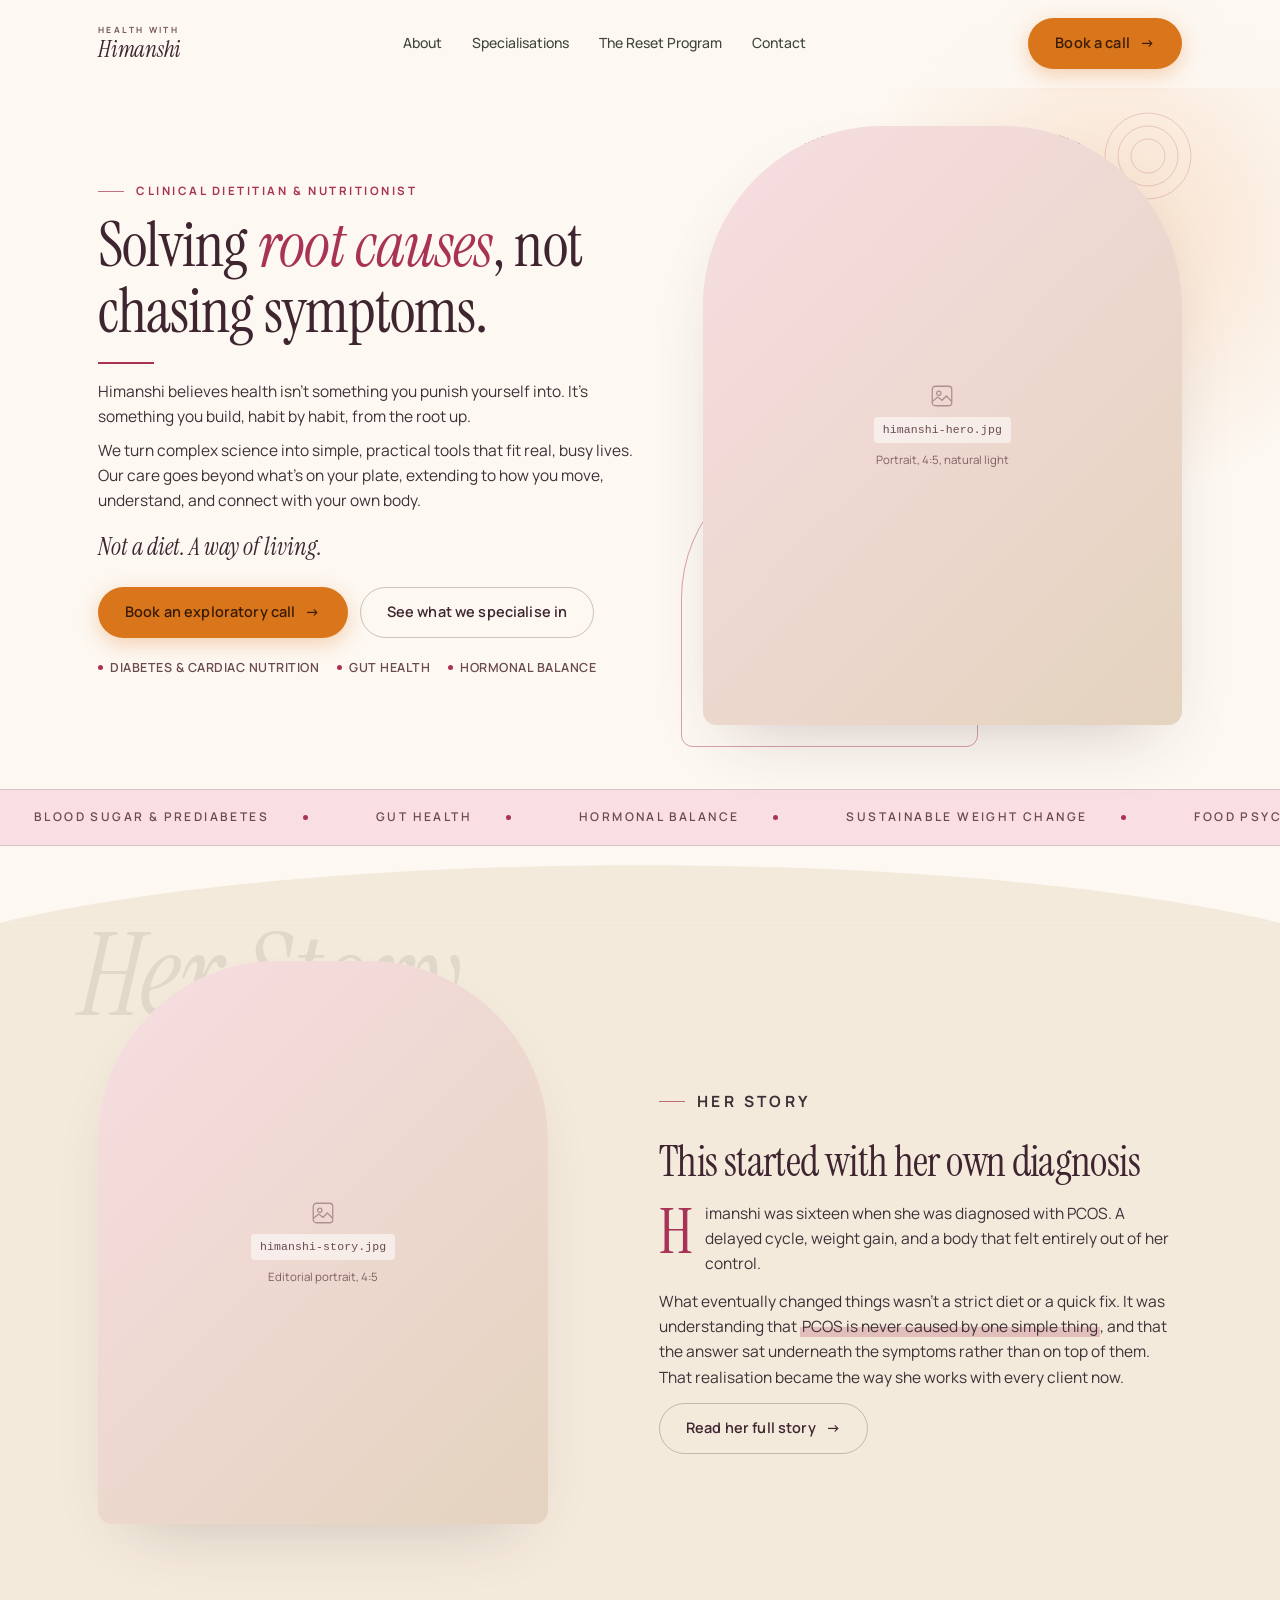
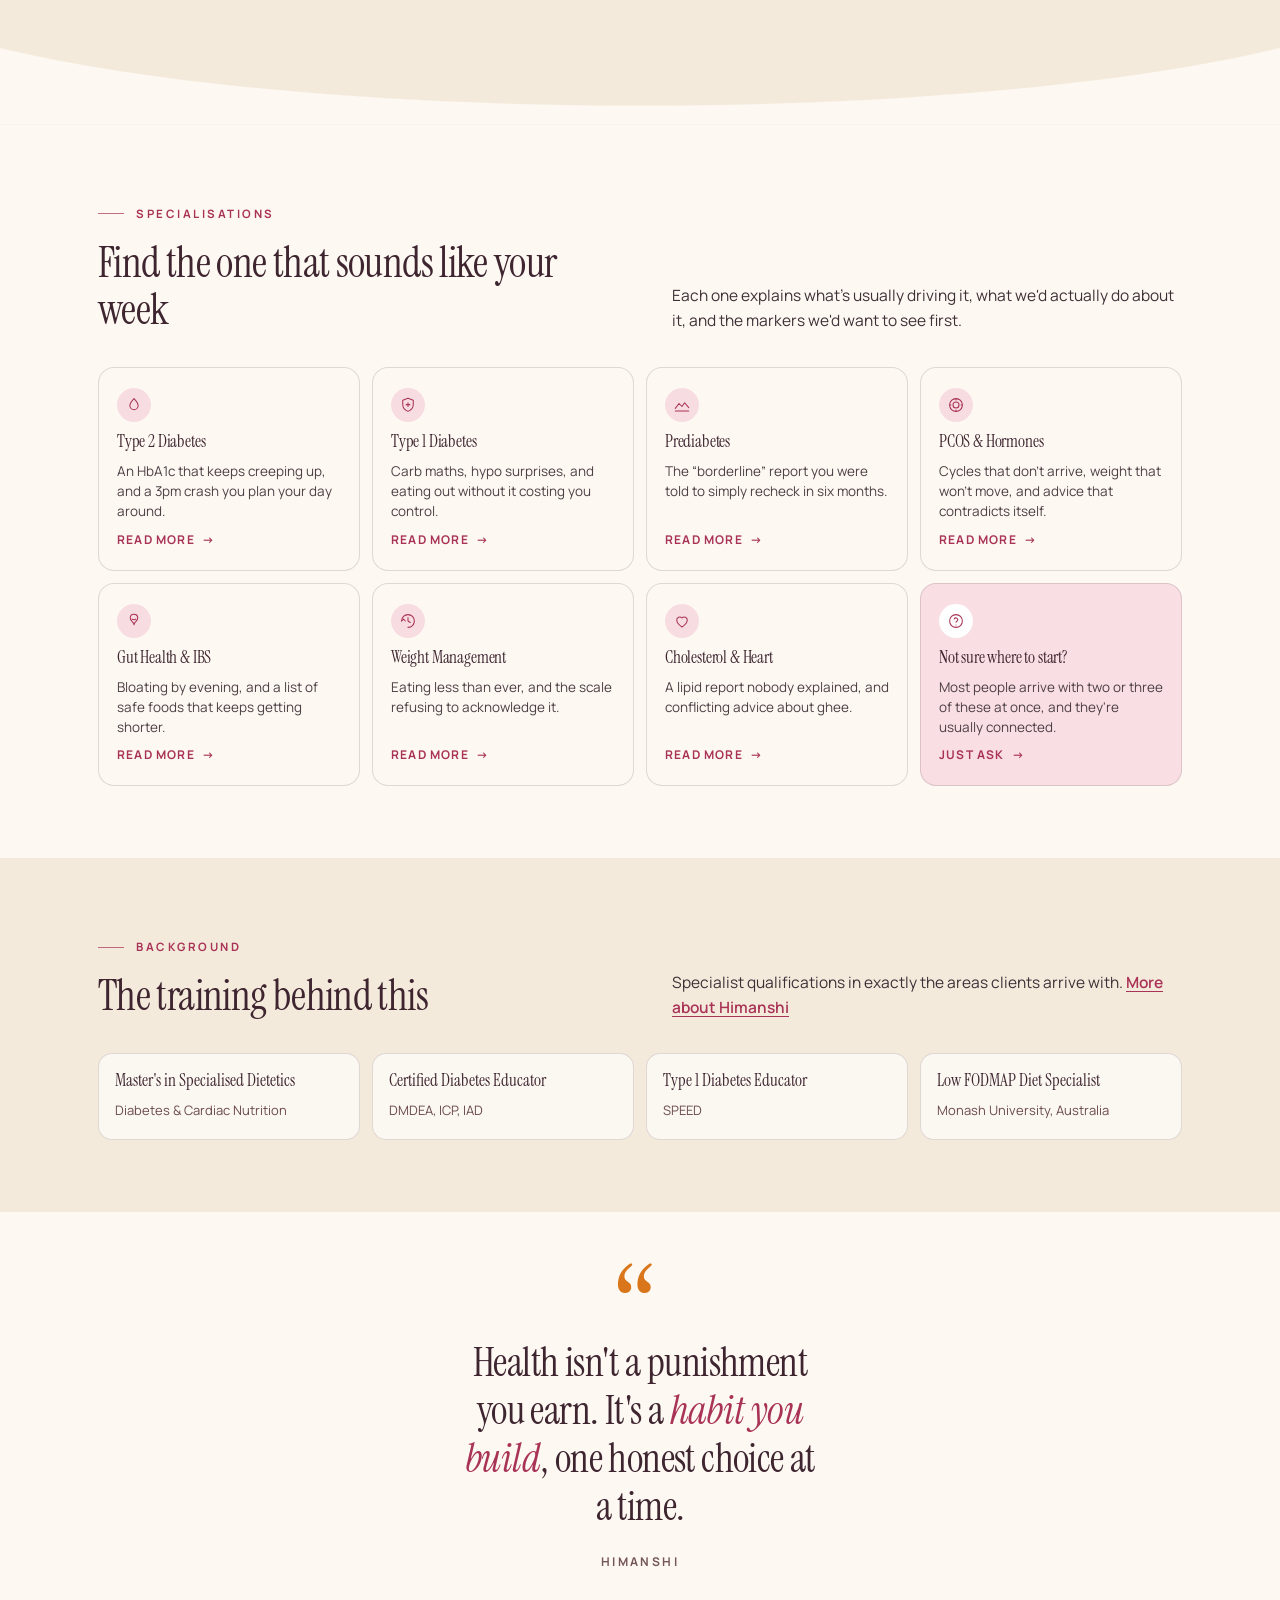
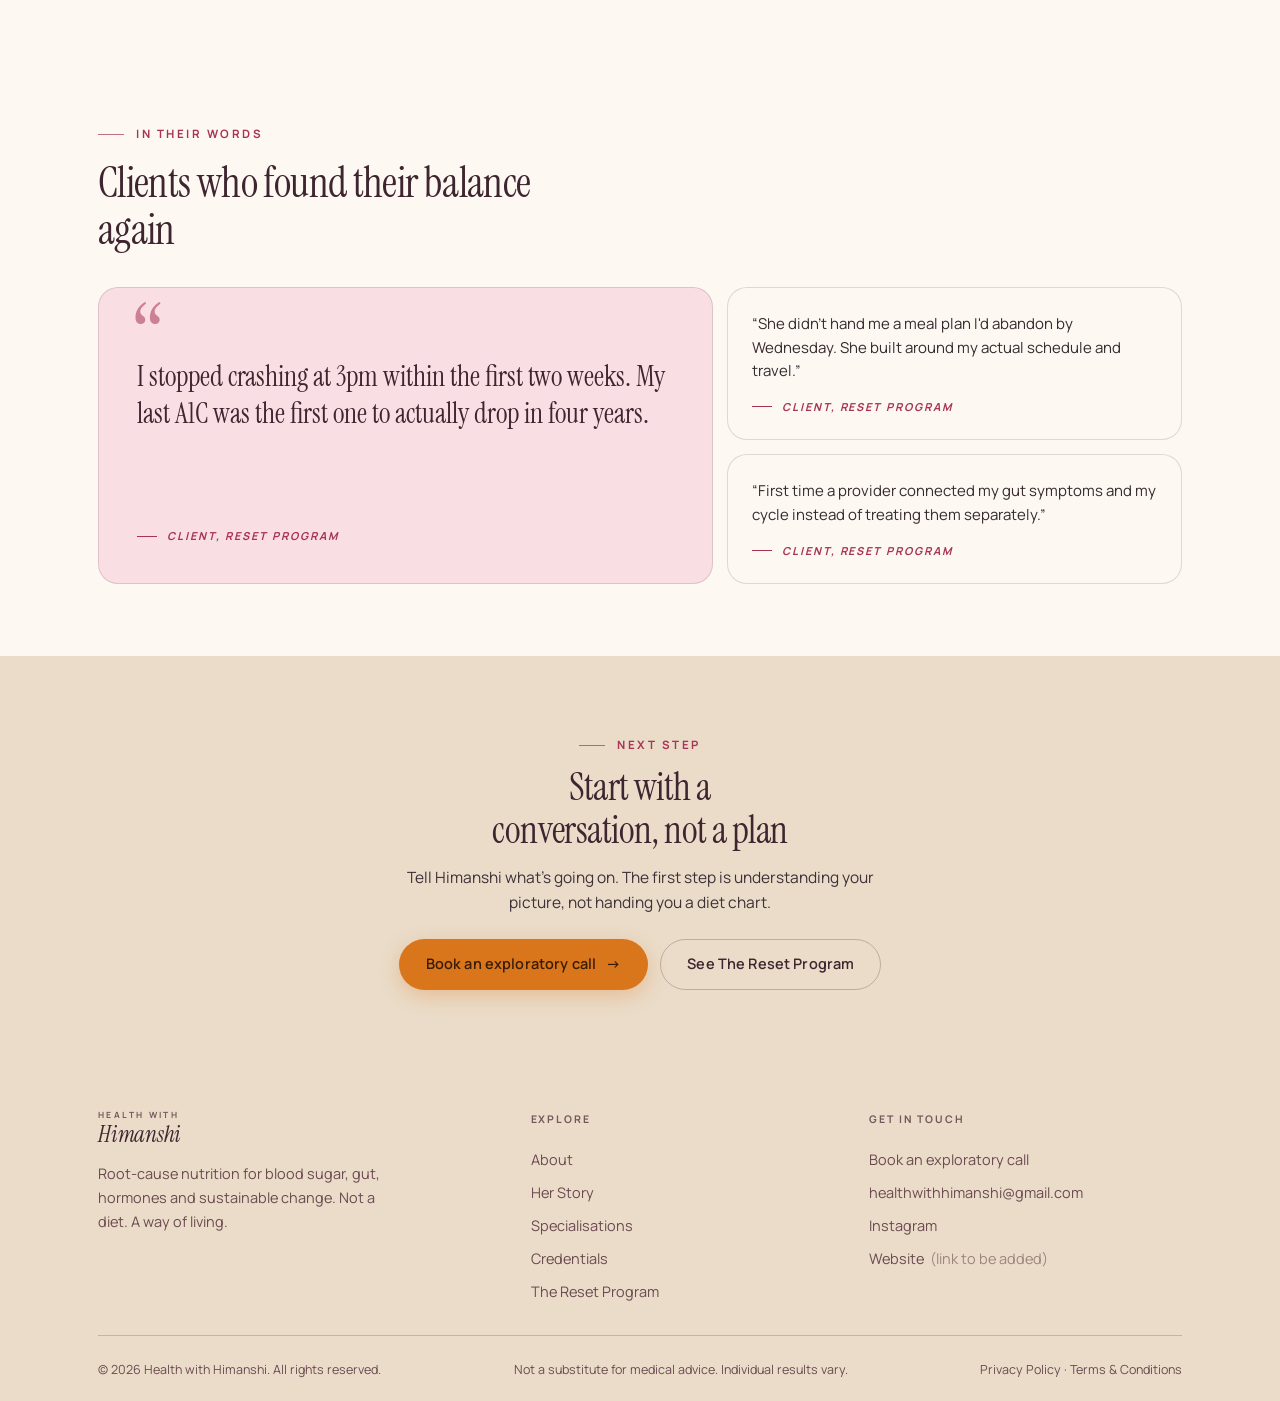
==== commit 385f1ba0: "Add files via upload" ====
--- a/index.html
+++ b/index.html
@@ -6,700 +6,136 @@
 <meta name="color-scheme" content="light only">
 <meta name="theme-color" content="#FDF8F2">
 <title>Health with Himanshi | Clinical Dietitian &amp; Nutritionist</title>
-<meta name="description" content="Himanshi, Clinical Dietitian & Nutritionist. Root-cause nutrition for blood sugar, gut health, hormones and sustainable weight change.">
+<meta name="description" content="Clinical Dietitian &amp; Certified Diabetes Educator. Root-cause nutrition for type 1 &amp; type 2 diabetes, PCOS, gut health, cholesterol and sustainable weight change.">
+<meta name="robots" content="index, follow">
+<meta name="author" content="Himanshi Daryani">
+<link rel="canonical" href="https://healthwithhimanshi.com/">
+<link rel="icon" href="favicon.ico" sizes="any">
+<link rel="icon" href="favicon.svg" type="image/svg+xml">
+<link rel="apple-touch-icon" href="apple-touch-icon.png">
+<meta property="og:type" content="website">
+<meta property="og:site_name" content="Health with Himanshi">
+<meta property="og:locale" content="en_IN">
+<meta property="og:url" content="https://healthwithhimanshi.com/">
+<meta property="og:title" content="Health with Himanshi | Clinical Dietitian &amp; Nutritionist">
+<meta property="og:description" content="Clinical Dietitian &amp; Certified Diabetes Educator. Root-cause nutrition for type 1 &amp; type 2 diabetes, PCOS, gut health, cholesterol and sustainable weight change.">
+<meta property="og:image" content="https://healthwithhimanshi.com/himanshi-hero.jpg">
+<meta property="og:image:width" content="1200">
+<meta property="og:image:height" content="1500">
+<meta name="twitter:card" content="summary_large_image">
+<meta name="twitter:title" content="Health with Himanshi | Clinical Dietitian &amp; Nutritionist">
+<meta name="twitter:description" content="Clinical Dietitian &amp; Certified Diabetes Educator. Root-cause nutrition for type 1 &amp; type 2 diabetes, PCOS, gut health, cholesterol and sustainable weight change.">
+<meta name="twitter:image" content="https://healthwithhimanshi.com/himanshi-hero.jpg">
+<link rel="preload" as="image" href="himanshi-hero.jpg" fetchpriority="high">
 <link rel="preconnect" href="https://fonts.googleapis.com">
 <link rel="preconnect" href="https://fonts.gstatic.com" crossorigin>
 <link href="https://fonts.googleapis.com/css2?family=Instrument+Serif:ital@0;1&family=Manrope:wght@400;500;600;700&display=swap" rel="stylesheet">
-<style>
-/* ============================================================
-   HEALTH WITH HIMANSHI design tokens
-   ============================================================ */
-/* ===========================================================================
-   PALETTE. Option A "Saffron & Forest" is live below.
-   To switch, replace the 13 --colour lines in :root with one of these blocks.
-
-   ---- OPTION B: "Coral & Teal" (fresh modern clinic) ----
-   --ivory:#FFFAF6;  --ivory-warm:#FDEEE5;  --sage:#E2F4F2;  --sage-deep:#B9E4E0;
-   --moss:#D2EEEC;   --clay:#FFE7DE;        --olive:#0C4F4E;  --olive-mid:#22605E;
-   --olive-soft:#3D5F5D;  --charcoal:#1C2A29;
-   --accent:#D8401C; --accent-ink:#A82F12;  --accent-soft:#F2704B;  --blush:#FFDDD0;
-
-   ---- OPTION C: "Lime & Berry" (boldest, most plant-forward) ----
-   --ivory:#FDFDF5;  --ivory-warm:#F5F8E6;  --sage:#EDF7DC;  --sage-deep:#D2E9B4;
-   --moss:#E4F3CE;   --clay:#FBE3EC;        --olive:#33501A;  --olive-mid:#4A6B2A;
-   --olive-soft:#4B5E34;  --charcoal:#22271B;
-   --accent:#C42063; --accent-ink:#9C1A4B;  --accent-soft:#E0538A;  --blush:#F9D6E3;
-   =========================================================================== */
-:root{
-  color-scheme:light only;
-  /* 60: warm near-neutrals carry the large surfaces */
-  --ivory:#FDF8F2;       /* cream, the page */
-  --ivory-warm:#F6ECDF;
-  --sage:#F4EADC;        /* oat band */
-  --sage-deep:#E4D3BE;
-  --moss:#EADCC9;        /* sand band, the deeper one */
-  /* 30: the dark that anchors everything */
-  --olive:#3E2530;       /* warm espresso-plum ink */
-  --olive-mid:#6B4A50;
-  --olive-soft:#75565B;
-  --charcoal:#2E1F24;
-  /* 10: chroma, used only in small moments */
-  --clay:#F9DFE3;        /* blush: the one pink surface, kept small */
-  --blush:#F7DDE2;       /* pink chips and tints */
-  --accent:#D9761C;      /* saffron: fills and buttons */
-  --accent-ink:#A93356;  /* rose: labels, numerals, rules */
-  --accent-soft:#EFA04A;
-  --line:rgba(62,37,48,0.15);
-  --line-light:rgba(62,37,48,0.22);
-  --max:1180px;
-  --gut:clamp(20px,5vw,48px);
-  --arch:180px 180px 14px 14px;
+<link rel="stylesheet" href="assets/styles.css">
+<script src="assets/script.js" defer></script>
+<script type="application/ld+json">
+{
+  "@context": "https://schema.org",
+  "@type": "MedicalBusiness",
+  "@id": "https://healthwithhimanshi.com/#business",
+  "name": "Health with Himanshi",
+  "alternateName": "Himanshi Daryani, Clinical Dietitian & Nutritionist",
+  "url": "https://healthwithhimanshi.com/",
+  "image": "https://healthwithhimanshi.com/himanshi-hero.jpg",
+  "logo": "https://healthwithhimanshi.com/himanshi-hero.jpg",
+  "description": "Root-cause nutrition counselling for blood sugar, gut health, hormonal balance and sustainable weight change.",
+  "priceRange": "$$",
+  "email": "healthwithhimanshi@gmail.com",
+  "sameAs": [
+    "https://www.instagram.com/p/DcQxlRtiGsH"
+  ],
+  "knowsAbout": [
+    "Type 2 Diabetes nutrition",
+    "Type 1 Diabetes carbohydrate counting",
+    "Prediabetes and insulin resistance",
+    "Polycystic Ovary Syndrome (PCOS)",
+    "Irritable Bowel Syndrome and low FODMAP diet",
+    "Sustainable weight management",
+    "Cholesterol and cardiac nutrition"
+  ],
+  "founder": {
+    "@type": "Person",
+    "name": "Himanshi Daryani",
+    "jobTitle": "Clinical Dietitian & Nutritionist",
+    "hasCredential": [
+      "Master's in Specialised Dietetics, Diabetes & Cardiac Nutrition",
+      "Certified Diabetes Educator (DMDEA, ICP, IAD)",
+      "Type 1 Diabetes Educator (SPEED)",
+      "Low FODMAP Diet Specialist, Monash University, Australia"
+    ]
+  },
+  "makesOffer": {
+    "@type": "Offer",
+    "itemOffered": {
+      "@type": "Service",
+      "name": "The Reset Program",
+      "description": "A structured, personalised 1:1 nutrition counselling programme for blood sugar, gut, hormonal, or weight concerns.",
+      "provider": { "@id": "https://healthwithhimanshi.com/#business" }
+    }
+  }
 }
-
-/* ---------- reset ---------- */
-*,*::before,*::after{box-sizing:border-box;margin:0;padding:0;}
-html{scroll-behavior:smooth;-webkit-text-size-adjust:100%;color-scheme:light only;}
-body{
-  background:var(--ivory);
-  color:var(--charcoal);
-  font-family:'Manrope',system-ui,sans-serif;
-  font-size:16px;
-  line-height:1.58;
-  -webkit-font-smoothing:antialiased;
-  overflow-x:hidden;
-}
-img{max-width:100%;display:block;}
-a{color:inherit;text-decoration:none;}
-button{font:inherit;cursor:pointer;border:none;background:none;color:inherit;}
-:focus-visible{outline:2px solid var(--accent);outline-offset:4px;border-radius:2px;}
-
-/* ---------- type scale ---------- */
-.d1,.d2,.d3,h1,h2,h3{
-  font-family:'Instrument Serif',Georgia,serif;
-  font-weight:400;
-  letter-spacing:-0.015em;
-  line-height:1.06;
-  color:var(--olive);
-}
-h1,.d1{font-size:clamp(34px,5.6vw,62px);}
-h2,.d2{font-size:clamp(26px,3.6vw,42px);line-height:1.12;}
-h3,.d3{font-size:clamp(19px,2vw,23px);line-height:1.25;letter-spacing:-0.01em;}
-.eyebrow{
-  font-family:'Manrope',sans-serif;font-size:11.5px;font-weight:700;
-  letter-spacing:.22em;text-transform:uppercase;color:var(--accent-ink);
-  display:inline-flex;align-items:center;gap:12px;
-}
-.eyebrow::before{content:"";width:26px;height:1px;background:var(--accent-ink);opacity:.7;}
-.lede{font-size:clamp(15.5px,1.2vw,17px);line-height:1.6;color:#3D3037;max-width:60ch;}
-.caption{font-size:13px;letter-spacing:.02em;color:var(--olive-soft);}
-.serif-em{font-family:'Instrument Serif',serif;font-style:italic;}
-
-/* ---------- layout ---------- */
-.wrap{max-width:var(--max);margin:0 auto;padding-left:var(--gut);padding-right:var(--gut);}
-.wrap-narrow{max-width:800px;margin:0 auto;padding-left:var(--gut);padding-right:var(--gut);}
-section{position:relative;}
-.pad{padding-block:clamp(44px,5.6vw,78px);}
-.pad-top{padding-top:clamp(44px,5.6vw,78px);}
-.pad-bot{padding-bottom:clamp(44px,5.6vw,78px);}
-
-/* tone bands */
-.band-ivory{background:var(--ivory);}
-.band-sage{background:var(--sage);}
-.band-olive{background:var(--moss);color:var(--charcoal);}
-.band-olive h2,.band-olive h3,.band-olive .d2{color:var(--olive);}
-.band-olive .lede{color:#3D3037;}
-.band-olive .eyebrow{color:var(--accent-ink);}
-.band-olive .eyebrow::before{background:var(--accent-ink);}
-
-/* curved divider */
-.curve{display:block;width:100%;height:clamp(40px,6vw,90px);}
-.curve path{fill:currentColor;}
-
-/* ---------- buttons ---------- */
-.btn{
-  display:inline-flex;align-items:center;justify-content:center;gap:10px;
-  padding:13px 26px;border-radius:100px;font-size:14.5px;font-weight:600;
-  letter-spacing:.01em;position:relative;overflow:hidden;
-  transition:transform .3s cubic-bezier(.2,.7,.3,1), box-shadow .3s ease, background .3s ease, color .3s ease, border-color .3s ease;
-  border:1px solid transparent;
-}
-.btn .arw{transition:transform .3s cubic-bezier(.2,.7,.3,1);}
-.btn:hover .arw{transform:translateX(4px);}
-.btn-primary{background:var(--accent);color:#3A1C05;box-shadow:0 6px 20px rgba(224,116,27,.30);}
-.btn-primary:hover{background:var(--accent-ink);color:#FFF6EC;transform:translateY(-2px);box-shadow:0 12px 30px rgba(224,116,27,.42);}
-.btn-dark{background:var(--olive);color:var(--ivory);}
-.btn-dark:hover{background:#1E2419;transform:translateY(-2px);}
-.btn-ghost{background:transparent;color:var(--olive);border-color:rgba(62,37,48,.26);}
-.btn-ghost:hover{background:var(--olive);color:var(--ivory);border-color:var(--olive);transform:translateY(-2px);}
-.btn-light{background:var(--ivory);color:var(--olive);}
-.btn-light:hover{background:#fff;transform:translateY(-2px);}
-.btn-outline-light{background:transparent;color:var(--ivory);border-color:var(--line-light);}
-.btn-outline-light:hover{background:var(--ivory);color:var(--olive);}
-
-/* ---------- header ---------- */
-.site-header{
-  position:sticky;top:0;z-index:100;
-  background:rgba(253,248,242,.90);
-  backdrop-filter:blur(12px) saturate(140%);
-  border-bottom:1px solid transparent;
-  transition:border-color .3s ease, background .3s ease, padding .3s ease;
-}
-.site-header.is-stuck{border-bottom-color:var(--line);background:rgba(253,248,242,.97);}
-.nav{
-  display:flex;align-items:center;justify-content:space-between;gap:24px;
-  max-width:var(--max);margin:0 auto;padding:18px var(--gut);
-  transition:padding .3s ease;
-}
-.site-header.is-stuck .nav{padding-top:12px;padding-bottom:12px;}
-
-/* wordmark */
-.brand{display:flex;align-items:center;line-height:1;}
-.brand-text{display:flex;flex-direction:column;gap:3px;}
-.brand-top{font-size:8.5px;font-weight:700;letter-spacing:.28em;text-transform:uppercase;color:var(--olive-soft);}
-.brand-name{font-family:'Instrument Serif',serif;font-style:italic;font-size:23px;color:var(--olive);letter-spacing:-.01em;}
-
-.navlinks{display:none;align-items:center;gap:30px;font-size:14px;font-weight:500;}
-.navlinks a{position:relative;padding:4px 0;color:#40453B;transition:color .25s ease;}
-.navlinks a::after{
-  content:"";position:absolute;left:0;bottom:0;width:100%;height:1px;
-  background:var(--accent-ink);transform:scaleX(0);transform-origin:right;
-  transition:transform .35s cubic-bezier(.2,.7,.3,1);
-}
-.navlinks a:hover{color:var(--olive);}
-.navlinks a:hover::after{transform:scaleX(1);transform-origin:left;}
-.nav-cta{display:none;}
-@media(min-width:1000px){.navlinks{display:flex;}.nav-cta{display:inline-flex;}}
-
-.menu-btn{
-  width:44px;height:44px;display:grid;place-items:center;border-radius:50%;
-  border:1px solid var(--line);transition:background .25s ease;
-}
-.menu-btn:hover{background:var(--ivory-warm);}
-.menu-btn span{display:block;width:18px;height:1.5px;background:var(--olive);position:relative;transition:transform .3s ease,background .3s ease;}
-.menu-btn span::before,.menu-btn span::after{content:"";position:absolute;left:0;width:18px;height:1.5px;background:var(--olive);transition:transform .3s ease,opacity .2s ease;}
-.menu-btn span::before{top:-6px;}
-.menu-btn span::after{top:6px;}
-.menu-btn[aria-expanded="true"] span{background:transparent;}
-.menu-btn[aria-expanded="true"] span::before{transform:translateY(6px) rotate(45deg);}
-.menu-btn[aria-expanded="true"] span::after{transform:translateY(-6px) rotate(-45deg);}
-@media(min-width:1000px){.menu-btn{display:none;}}
-
-/* mobile drawer */
-.drawer{
-  position:fixed;inset:0;z-index:99;background:var(--ivory);
-  display:flex;flex-direction:column;justify-content:center;gap:6px;
-  padding:100px var(--gut) 40px;
-  clip-path:circle(0% at calc(100% - 42px) 42px);
-  transition:clip-path .6s cubic-bezier(.65,0,.35,1);
-  pointer-events:none;
-}
-.drawer.open{clip-path:circle(150% at calc(100% - 42px) 42px);pointer-events:auto;}
-.drawer a{
-  font-family:'Instrument Serif',serif;font-size:clamp(28px,7vw,40px);color:var(--olive);
-  padding:9px 0;border-bottom:1px solid var(--line-light);
-  opacity:0;transform:translateY(14px);transition:opacity .4s ease,transform .4s ease;
-}
-.drawer.open a{opacity:1;transform:none;}
-.drawer.open a:nth-child(1){transition-delay:.16s}
-.drawer.open a:nth-child(2){transition-delay:.21s}
-.drawer.open a:nth-child(3){transition-delay:.26s}
-.drawer.open a:nth-child(4){transition-delay:.31s}
-.drawer.open a:nth-child(5){transition-delay:.36s}
-.drawer.open a:nth-child(6){transition-delay:.41s}
-.drawer.open a:nth-child(7){transition-delay:.46s}
-.drawer .drawer-cta{
-  font-family:'Manrope',sans-serif;font-size:15px;font-weight:600;border:none;
-  margin-top:26px;align-self:flex-start;background:var(--accent-ink);color:#FFF6F1;
-  padding:15px 30px;border-radius:100px;transition-delay:.5s;
-}
-@media(min-width:1000px){.drawer{display:none;}}
-
-/* ============================================================
-   IMAGE FRAMES: the arch is the signature shape
-   ============================================================ */
-.frame{position:relative;overflow:hidden;background:var(--blush);isolation:isolate;}
-.frame img{width:100%;height:100%;object-fit:cover;transition:transform 1.1s cubic-bezier(.2,.7,.3,1);}
-.frame:hover img{transform:scale(1.045);}
-.frame-arch{border-radius:var(--arch);}
-.frame-soft{border-radius:20px;}
-.frame-circle{border-radius:50%;}
-/* placeholder shown when no real photo has been dropped in yet */
-.ph{
-  position:absolute;inset:0;display:grid;place-content:center;justify-items:center;gap:8px;
-  text-align:center;padding:24px;background:
-    linear-gradient(135deg,var(--blush) 0%,var(--sage-deep) 100%);
-  color:var(--olive-mid);
-}
-.ph svg{width:26px;height:26px;opacity:.5;}
-.ph code{
-  font-family:ui-monospace,SFMono-Regular,Menlo,monospace;font-size:11.5px;
-  background:rgba(255,255,255,.55);padding:4px 9px;border-radius:4px;letter-spacing:.01em;
-}
-.ph small{font-size:11.5px;max-width:22ch;line-height:1.5;opacity:.85;}
-.frame img.loaded + .ph,.frame img.loaded ~ .ph{display:none;}
-
-/* fine-line decorative arcs */
-.deco{position:absolute;pointer-events:none;z-index:0;}
-.deco svg{width:100%;height:100%;overflow:visible;}
-.deco path,.deco circle,.deco line{fill:none;stroke:var(--accent-ink);stroke-width:1;opacity:.42;}
-
-/* ============================================================
-   HERO
-   ============================================================ */
-.hero{padding-top:clamp(22px,3vw,38px);padding-bottom:clamp(38px,5vw,64px);position:relative;}
-.hero::after{ /* warm ambient wash */
-  content:"";position:absolute;top:-160px;right:-140px;width:620px;height:620px;z-index:0;
-  background:radial-gradient(circle,rgba(224,116,27,.18),transparent 60%);pointer-events:none;
-}
-.hero-grid{
-  display:grid;grid-template-columns:1.06fr .94fr;gap:clamp(30px,5vw,72px);
-  align-items:center;position:relative;z-index:1;
-}
-.hero h1{margin:13px 0 0;}
-.hero h1 .accent{font-style:italic;color:var(--accent-ink);}
-.hero .rule{width:56px;height:2px;background:var(--accent-ink);margin:17px 0 15px;}
-.hero .lede{margin-bottom:10px;}
-.hero .tagline{
-  font-family:'Instrument Serif',serif;font-style:italic;font-size:clamp(19px,2.1vw,24px);
-  color:var(--olive);margin:15px 0 21px;
-}
-.hero-ctas{display:flex;flex-wrap:wrap;gap:12px;align-items:center;}
-.hero-trust{display:flex;flex-wrap:wrap;gap:8px 18px;margin-top:20px;}
-.hero-trust li{
-  list-style:none;font-size:12.5px;font-weight:600;letter-spacing:.04em;color:var(--olive-mid);
-  display:flex;align-items:center;gap:7px;text-transform:uppercase;
-}
-.hero-trust li::before{content:"";width:5px;height:5px;border-radius:50%;background:var(--accent-ink);}
-
-/* portrait composition */
-.hero-media{position:relative;}
-.hero-portrait{aspect-ratio:4/5;position:relative;z-index:2;box-shadow:0 30px 70px -30px rgba(62,37,48,.26);}
-.hero-ring{
-  position:absolute;inset:auto auto -22px -22px;width:62%;aspect-ratio:1;z-index:1;
-  border:1.5px solid var(--accent-ink);opacity:.45;border-radius:var(--arch);
-}
-.hero-dots{position:absolute;top:-14px;right:-10px;z-index:1;width:88px;height:88px;opacity:.5;}
-
-.scroll-cue{
-  display:inline-flex;align-items:center;gap:12px;margin-top:clamp(18px,2.6vw,30px);
-  font-size:11px;font-weight:700;letter-spacing:.22em;text-transform:uppercase;color:var(--olive-soft);
-}
-.scroll-cue .track{width:1px;height:44px;background:var(--line);position:relative;overflow:hidden;}
-.scroll-cue .track::after{
-  content:"";position:absolute;top:0;left:0;width:1px;height:14px;background:var(--accent-ink);
-  animation:cue 2.1s cubic-bezier(.6,0,.4,1) infinite;
-}
-@keyframes cue{0%{transform:translateY(-16px)}60%,100%{transform:translateY(46px)}}
-
-@media(max-width:900px){
-  .hero-grid{grid-template-columns:1fr;gap:38px;}
-  .hero-media{order:-1;max-width:400px;margin-inline:auto;width:100%;}
-  .hero h1{margin-top:16px;}
-}
-
-/* ============================================================
-   MARQUEE / TRUST STRIP
-   ============================================================ */
-.strip{background:var(--clay);color:var(--olive);padding:18px 0;overflow:hidden;border-block:1px solid var(--line);}
-.strip-track{display:flex;gap:0;width:max-content;animation:slide 38s linear infinite;}
-.strip-track span{
-  padding:0 34px;font-size:12px;font-weight:600;letter-spacing:.2em;text-transform:uppercase;
-  color:var(--olive-mid);display:flex;align-items:center;gap:34px;white-space:nowrap;
-}
-.strip-track span::after{content:"";width:5px;height:5px;border-radius:50%;background:var(--accent-ink);flex-shrink:0;}
-@keyframes slide{to{transform:translateX(-50%)}}
-
-/* ============================================================
-   CREDENTIALS
-   ============================================================ */
-.cred-grid{display:grid;grid-template-columns:.85fr 1.15fr;gap:clamp(34px,6vw,80px);align-items:start;}
-@media(max-width:900px){.cred-grid{grid-template-columns:1fr;gap:34px;}}
-.cred-cards{display:grid;grid-template-columns:1fr 1fr;gap:12px;}
-@media(max-width:560px){.cred-cards{grid-template-columns:1fr;}}
-.cred-card{
-  background:rgba(255,255,255,.62);border:1px solid var(--line);border-radius:14px;
-  padding:19px 19px 18px;position:relative;overflow:hidden;
-  transition:background .35s ease,transform .35s cubic-bezier(.2,.7,.3,1),border-color .35s ease;
-}
-.cred-card:hover{background:#fff;transform:translateY(-4px);border-color:var(--accent-ink);}
-.cred-card .idx{
-  font-family:'Instrument Serif',serif;font-size:13px;color:var(--accent-ink);
-  letter-spacing:.1em;display:block;margin-bottom:9px;
-}
-.cred-card h3{font-size:17px;line-height:1.26;color:var(--olive);margin-bottom:7px;}
-.cred-card p{font-size:13.5px;color:var(--olive-mid);line-height:1.55;}
-.cred-lead h2{margin:11px 0 0;}
-.cred-lead .quiet{color:#3D3037;font-size:16px;max-width:40ch;}
-
-/* ============================================================
-   MISSION QUOTE: big type moment
-   ============================================================ */
-.mission{text-align:center;position:relative;overflow:hidden;}
-.mission .mark{
-  font-family:'Instrument Serif',serif;font-size:clamp(70px,11vw,130px);line-height:.6;
-  color:var(--accent);opacity:.30;display:block;height:.42em;
-}
-.mission blockquote{
-  font-family:'Instrument Serif',serif;font-size:clamp(23px,3.4vw,40px);line-height:1.2;
-  color:var(--olive);max-width:20ch;margin:0 auto 18px;letter-spacing:-.015em;
-}
-.mission blockquote em{color:var(--accent-ink);}
-.mission cite{
-  font-style:normal;font-size:12px;font-weight:700;letter-spacing:.2em;
-  text-transform:uppercase;color:var(--olive-soft);
-}
-
-/* ============================================================
-   STORY
-   ============================================================ */
-.story-grid{display:grid;grid-template-columns:1fr 1.08fr;gap:clamp(36px,6vw,88px);align-items:center;}
-@media(max-width:900px){.story-grid{grid-template-columns:1fr;gap:40px;}}
-.story-media{position:relative;}
-.story-main{aspect-ratio:4/5;box-shadow:0 30px 70px -34px rgba(62,37,48,.24);}
-.story-watermark{
-  font-family:'Instrument Serif',serif;font-style:italic;
-  font-size:clamp(56px,9vw,120px);line-height:.9;color:var(--olive);opacity:.09;
-  position:absolute;top:-6%;left:-4%;z-index:0;pointer-events:none;user-select:none;
-}
-.story-body h2{margin:11px 0 16px;}
-.story-body p{margin-bottom:13px;color:#3D3037;font-size:15.5px;line-height:1.62;}
-.story-body p.first::first-letter{
-  font-family:'Instrument Serif',serif;font-size:62px;line-height:.82;float:left;
-  padding:6px 12px 0 0;color:var(--accent-ink);
-}
-.pullquote{
-  border-left:3px solid var(--accent);padding:2px 0 2px 20px;margin:20px 0;
-  font-family:'Instrument Serif',serif;font-size:clamp(18px,2vw,22px);
-  line-height:1.35;color:var(--olive);
-}
-mark.hl{
-  background:linear-gradient(180deg,transparent 56%,rgba(169,51,86,.24) 56%);
-  color:inherit;padding:0 2px;
-}
-
-/* ============================================================
-   APPROACH: signature 3-step framework
-   ============================================================ */
-.steps{margin-top:clamp(14px,2.2vw,26px);display:flex;flex-direction:column;}
-.step{
-  display:grid;grid-template-columns:88px 1.2fr 1fr;gap:clamp(18px,2.6vw,36px);
-  align-items:center;padding:clamp(13px,1.9vw,20px) 0;border-top:1px solid var(--line-light);
-}
-.step:last-child{border-bottom:1px solid var(--line-light);}
-.step-num{
-  font-family:'Instrument Serif',serif;font-size:clamp(34px,4vw,54px);line-height:.8;
-  color:transparent;-webkit-text-stroke:1.4px rgba(224,116,27,.85);
-  transition:color .6s ease,-webkit-text-stroke-color .6s ease;
-}
-.step:hover .step-num,.step.in .step-num{color:rgba(224,116,27,.26);}
-.step-copy .kicker{
-  font-size:11px;font-weight:700;letter-spacing:.2em;text-transform:uppercase;
-  color:var(--accent-ink);margin-bottom:8px;display:block;
-}
-.step-copy h3{margin-bottom:8px;}
-.step-copy p{color:#3D3037;font-size:14.5px;max-width:52ch;}
-.step-media{aspect-ratio:16/9;}
-.step:nth-child(even) .step-media{border-radius:16px 16px 80px 80px;}
-@media(max-width:880px){
-  .step{grid-template-columns:52px 1fr;gap:12px 16px;padding-block:22px;align-items:start;}
-  .step-num{font-size:42px;}
-  .step-copy{grid-column:2;}
-  .step-media{aspect-ratio:16/9;order:3;grid-column:1/-1;margin-top:4px;}
-}
-
-/* ============================================================
-   RESET PROGRAM
-   ============================================================ */
-.program{
-  background:var(--ivory);border-radius:28px;overflow:hidden;
-  box-shadow:0 40px 90px -46px rgba(62,37,48,.26);
-  display:grid;grid-template-columns:.95fr 1.05fr;
-  position:relative;z-index:2;
-}
-@media(max-width:920px){.program{grid-template-columns:1fr;border-radius:20px;}}
-.program-left{
-  background:var(--moss);color:var(--charcoal);padding:clamp(26px,3.2vw,40px);
-  display:flex;flex-direction:column;justify-content:space-between;gap:30px;position:relative;overflow:hidden;
-}
-.program-left::after{
-  content:"";position:absolute;right:-70px;bottom:-70px;width:240px;height:240px;
-  border:1px solid rgba(224,116,27,.55);border-radius:50%;
-}
-.program-left h2{color:var(--olive);margin:10px 0 11px;font-size:clamp(26px,3vw,38px);}
-.program-left .lede{color:#3D3037;font-size:16px;}
-.program-meta{display:flex;flex-wrap:wrap;gap:22px;margin-top:26px;position:relative;z-index:1;}
-.program-meta div{border-top:1px solid var(--line-light);padding-top:11px;min-width:110px;}
-.program-meta dt{font-size:10.5px;font-weight:700;letter-spacing:.18em;text-transform:uppercase;color:var(--olive-soft);}
-.program-meta dd{font-family:'Instrument Serif',serif;font-size:21px;color:var(--olive);margin-top:3px;}
-.program-right{padding:clamp(24px,3vw,38px);}
-.program-right .eyebrow{margin-bottom:16px;}
-.incl{display:grid;grid-template-columns:1fr 1fr;gap:2px 26px;}
-@media(max-width:620px){.incl{grid-template-columns:1fr;}}
-.incl li{
-  list-style:none;display:flex;gap:12px;align-items:flex-start;
-  padding:9px 0;border-bottom:1px solid var(--line);font-size:14px;line-height:1.45;color:#352A30;
-}
-.incl li .tick{
-  flex-shrink:0;width:18px;height:18px;border-radius:50%;background:var(--blush);
-  display:grid;place-items:center;margin-top:2px;
-}
-.incl li .tick svg{width:9px;height:9px;stroke:var(--accent-ink);stroke-width:2.4;fill:none;}
-
-/* ============================================================
-   FOCUS AREAS
-   ============================================================ */
-.focus-grid{display:grid;grid-template-columns:repeat(3,1fr);gap:14px;}
-@media(max-width:900px){.focus-grid{grid-template-columns:1fr 1fr;}}
-@media(max-width:600px){.focus-grid{grid-template-columns:1fr;}}
-.fcard{
-  background:var(--ivory);border:1px solid var(--line);border-radius:18px;
-  padding:22px 20px 21px;position:relative;overflow:hidden;
-  transition:transform .4s cubic-bezier(.2,.7,.3,1),box-shadow .4s ease,border-color .4s ease;
-}
-.fcard::before{
-  content:"";position:absolute;left:0;top:0;height:3px;width:100%;background:var(--accent);
-  transform:scaleX(0);transform-origin:left;transition:transform .45s cubic-bezier(.2,.7,.3,1);
-}
-.fcard:hover{transform:translateY(-6px);box-shadow:0 24px 48px -26px rgba(62,37,48,.18);border-color:transparent;}
-.fcard:hover::before{transform:scaleX(1);}
-.fcard .ic{
-  width:38px;height:38px;border-radius:50%;background:var(--blush);display:grid;place-items:center;
-  margin-bottom:13px;transition:background .4s ease;
-}
-.fcard:hover .ic{background:#FBE7D0;}
-.fcard .ic svg{width:21px;height:21px;stroke:var(--accent-ink);stroke-width:1.3;fill:none;stroke-linecap:round;stroke-linejoin:round;}
-.fcard .tag{
-  font-size:10.5px;font-weight:700;letter-spacing:.18em;text-transform:uppercase;
-  color:var(--accent-ink);display:block;margin-bottom:9px;
-}
-.fcard h3{font-size:19px;margin-bottom:6px;}
-.fcard p{font-size:14px;color:#4C3F45;line-height:1.52;}
-
-/* ============================================================
-   WHY: principles
-   ============================================================ */
-.why-head{display:grid;grid-template-columns:1fr 1fr;gap:clamp(24px,5vw,70px);align-items:end;margin-bottom:clamp(22px,3vw,34px);}
-@media(max-width:820px){.why-head{grid-template-columns:1fr;gap:18px;}}
-.why-row{
-  display:grid;grid-template-columns:78px 1fr 1.15fr;gap:clamp(18px,3vw,44px);
-  padding:clamp(15px,2vw,22px) 0;border-top:1px solid var(--line);align-items:baseline;
-  transition:padding-left .45s cubic-bezier(.2,.7,.3,1);
-}
-.why-row:last-child{border-bottom:1px solid var(--line);}
-.why-row:hover{padding-left:10px;}
-.why-row .num{font-family:'Instrument Serif',serif;font-size:24px;color:var(--accent);opacity:1;}
-.why-row h3{font-size:clamp(17px,1.7vw,20px);}
-.why-row p{font-size:14.5px;color:#4C3F45;max-width:56ch;}
-@media(max-width:760px){
-  .why-row{grid-template-columns:52px 1fr;gap:14px;}
-  .why-row p{grid-column:2;margin-top:8px;}
-}
-
-/* ============================================================
-   TESTIMONIALS
-   ============================================================ */
-.testi-grid{display:grid;grid-template-columns:1.35fr 1fr;gap:14px;align-items:stretch;}
-@media(max-width:900px){.testi-grid{grid-template-columns:1fr;}}
-.testi-side{display:grid;gap:14px;}
-.testi{
-  border-radius:20px;padding:24px 24px;position:relative;
-  display:flex;flex-direction:column;justify-content:space-between;gap:16px;
-}
-.testi-feature{background:var(--clay);color:var(--charcoal);padding:clamp(26px,3vw,40px);border:1px solid var(--line);}
-.testi-feature .qmark{
-  font-family:'Instrument Serif',serif;font-size:96px;line-height:.4;color:var(--accent-ink);
-  opacity:.55;display:block;height:.34em;
-}
-.testi-feature p{font-family:'Instrument Serif',serif;font-size:clamp(20px,2.3vw,28px);line-height:1.32;color:var(--olive);}
-.testi-sm{background:var(--ivory);border:1px solid var(--line);}
-.testi-sm p{font-size:15px;line-height:1.55;color:#352A30;}
-.who{
-  font-size:11px;font-weight:700;letter-spacing:.18em;text-transform:uppercase;
-  color:var(--accent-ink);display:flex;align-items:center;gap:10px;
-}
-.testi-feature .who{color:var(--accent-ink);}
-.who::before{content:"";width:20px;height:1px;background:currentColor;}
-
-/* ============================================================
-   CLOSING QUOTE
-   ============================================================ */
-.closing{text-align:center;position:relative;overflow:hidden;}
-.closing blockquote{
-  font-family:'Instrument Serif',serif;font-style:italic;
-  font-size:clamp(20px,2.6vw,30px);line-height:1.34;color:var(--olive);
-  max-width:24ch;margin:0 auto 22px;
-}
-.closing cite{font-style:normal;font-size:11.5px;font-weight:700;letter-spacing:.2em;text-transform:uppercase;color:var(--olive-soft);}
-.closing .reflect{margin:22px auto 0;max-width:54ch;color:#3D3037;font-size:14.5px;}
-.closing .leafline{margin:0 auto 20px;width:110px;opacity:.8;}
-.closing .leafline path{stroke:var(--accent-ink);}
-
-/* ============================================================
-   CONTACT
-   ============================================================ */
-.contact{background:var(--sage);}
-.contact-grid{display:grid;grid-template-columns:1fr 1.05fr;gap:clamp(34px,5vw,72px);align-items:start;}
-@media(max-width:900px){.contact-grid{grid-template-columns:1fr;gap:40px;}}
-.contact h2{margin:11px 0 13px;}
-.contact-media{position:relative;margin-bottom:30px;max-width:330px;}
-.contact-media .frame{aspect-ratio:1;box-shadow:0 26px 56px -30px rgba(62,37,48,.24);}
-.contact-actions{display:flex;flex-direction:column;gap:12px;align-items:flex-start;margin-top:8px;}
-.wa{
-  display:inline-flex;align-items:center;gap:12px;background:#FFFFFF;border:1px solid var(--line);
-  padding:13px 22px 13px 15px;border-radius:100px;font-size:14.5px;font-weight:600;color:var(--olive);
-  transition:transform .3s ease,box-shadow .3s ease;
-}
-.wa:hover{transform:translateY(-2px);box-shadow:0 12px 26px -14px rgba(62,37,48,.24);}
-.wa .wa-ic{width:34px;height:34px;border-radius:50%;background:var(--blush);display:grid;place-items:center;flex-shrink:0;}
-.wa svg{width:17px;height:17px;fill:#3D8A54;}
-.wa small{display:block;font-weight:500;font-size:11.5px;color:var(--olive-soft);letter-spacing:.02em;}
-.socials{display:flex;gap:10px;margin-top:22px;}
-.socials a{
-  width:42px;height:42px;border-radius:50%;border:1px solid var(--line);background:rgba(255,255,255,.6);
-  display:grid;place-items:center;font-size:12.5px;font-weight:700;color:var(--olive);
-  transition:background .3s ease,color .3s ease,transform .3s ease;
-}
-.socials a:hover{background:var(--olive);color:var(--ivory);transform:translateY(-3px);}
-
-.form-card{background:var(--ivory);border-radius:22px;padding:clamp(22px,2.8vw,34px);box-shadow:0 30px 66px -40px rgba(62,37,48,.24);}
-.form-card h3{margin-bottom:4px;}
-.form-card .caption{margin-bottom:17px;}
-form{display:flex;flex-direction:column;gap:12px;}
-.form-row{display:grid;grid-template-columns:1fr 1fr;gap:14px;}
-@media(max-width:520px){.form-row{grid-template-columns:1fr;}}
-label{display:block;font-size:10.5px;font-weight:700;letter-spacing:.16em;text-transform:uppercase;color:var(--olive-soft);margin-bottom:5px;}
-input,textarea,select{
-  width:100%;padding:11px 13px;border:1px solid var(--line);border-radius:10px;background:#fff;
-  font-family:'Manrope',sans-serif;font-size:15px;color:var(--charcoal);
-  transition:border-color .25s ease,box-shadow .25s ease;
-}
-input:focus,textarea:focus,select:focus{outline:none;border-color:var(--accent);box-shadow:0 0 0 3px rgba(224,116,27,.20);}
-textarea{min-height:88px;resize:vertical;}
-.form-note{font-size:12.5px;color:var(--olive-soft);}
-.form-note.err{color:#B3261E;font-weight:600;}
-label .opt{font-weight:600;letter-spacing:.04em;text-transform:none;color:var(--olive-soft);opacity:.75;}
-.tel-row{display:grid;grid-template-columns:104px 1fr;gap:8px;}
-.tel-row select{padding-inline:9px;}
-.hp{position:absolute;left:-9999px;width:1px;height:1px;overflow:hidden;}
-.btn[aria-busy="true"]{opacity:.65;pointer-events:none;}
-.form-note.ok{color:var(--accent-ink);font-weight:600;}
-
-/* ============================================================
-   FOOTER
-   ============================================================ */
-footer{background:var(--moss);color:var(--olive-mid);padding:clamp(32px,4vw,50px) 0 22px;}
-.foot-top{display:grid;grid-template-columns:1.3fr 1fr 1fr;gap:26px;padding-bottom:26px;border-bottom:1px solid var(--line-light);}
-@media(max-width:760px){.foot-top{grid-template-columns:1fr 1fr;gap:28px;}}
-@media(max-width:480px){.foot-top{grid-template-columns:1fr;}}
-.foot-top .brand-name{color:var(--olive);}
-.foot-top .brand-top{color:var(--olive-soft);}
-footer h4{font-size:10.5px;font-weight:700;letter-spacing:.18em;text-transform:uppercase;color:var(--olive-soft);margin-bottom:16px;}
-footer nav a{display:block;padding:5px 0;font-size:14.5px;color:var(--olive-mid);transition:color .25s ease,padding-left .25s ease;}
-footer nav a:hover{color:var(--olive);padding-left:5px;}
-.foot-blurb{font-size:14.5px;line-height:1.65;max-width:34ch;margin-top:16px;color:var(--olive-mid);}
-.foot-bot{display:flex;flex-wrap:wrap;gap:12px 26px;justify-content:space-between;padding-top:24px;font-size:12.5px;}
-.foot-bot a:hover{color:var(--olive);}
-
-/* sticky mobile CTA */
-.mobile-cta{
-  position:fixed;left:0;right:0;bottom:0;z-index:90;display:flex;gap:10px;
-  padding:11px var(--gut) calc(11px + env(safe-area-inset-bottom));
-  background:rgba(253,248,242,.97);backdrop-filter:blur(12px);border-top:1px solid var(--line);
-  transform:translateY(110%);transition:transform .4s cubic-bezier(.2,.7,.3,1);
-}
-.mobile-cta.show{transform:none;}
-.mobile-cta .btn{flex:1;padding:14px 18px;font-size:14px;}
-@media(min-width:900px){.mobile-cta{display:none;}}
-body{padding-bottom:0;}
-@media(max-width:899px){body.has-cta{padding-bottom:74px;}}
-
-/* ---------- scroll reveal ---------- */
-.rv{opacity:0;transform:translateY(24px);transition:opacity .8s cubic-bezier(.2,.7,.3,1),transform .8s cubic-bezier(.2,.7,.3,1);}
-.rv.in{opacity:1;transform:none;}
-.rv-d1{transition-delay:.09s}.rv-d2{transition-delay:.18s}.rv-d3{transition-delay:.27s}.rv-d4{transition-delay:.36s}
-
-@media(prefers-reduced-motion:reduce){
-  html{scroll-behavior:auto;}
-  *,*::before,*::after{animation-duration:.001ms!important;animation-iteration-count:1!important;transition-duration:.001ms!important;}
-  .rv{opacity:1;transform:none;}
-  .strip-track{animation:none;}
-}
-</style>
+</script>
 </head>
 <body>
-
-<!-- ============================ HEADER ============================ -->
+<a class="skip" href="#main">Skip to content</a>
 <header class="site-header" id="top">
   <nav class="nav" aria-label="Primary">
-    <a href="#top" class="brand" aria-label="Health with Himanshi, home">
+    <a href="index.html" class="brand" aria-label="Health with Himanshi, home">
       <span class="brand-text">
         <span class="brand-top">Health with</span>
         <span class="brand-name">Himanshi</span>
       </span>
     </a>
-
     <div class="navlinks">
-      <a href="#credentials">Credentials</a>
-      <a href="#story">Her Story</a>
-      <a href="#approach">Our Approach</a>
-      <a href="#programs">Programs</a>
-      <a href="#focus">Focus Areas</a>
-      <a href="#testimonials">Results</a>
-    </div>
-
-    <a href="#contact" class="btn btn-primary nav-cta">Book a call <span class="arw" aria-hidden="true">→</span></a>
-
+      <a href="about.html">About</a>
+      <a href="specialisations.html">Specialisations</a>
+      <a href="programs.html">The Reset Program</a>
+      <a href="contact.html">Contact</a>
+    </div>
+    <a href="contact.html" class="btn btn-primary nav-cta">Book a call <span class="arw" aria-hidden="true">&#8594;</span></a>
     <button class="menu-btn" id="menuBtn" aria-label="Open menu" aria-expanded="false" aria-controls="drawer">
       <span aria-hidden="true"></span>
     </button>
   </nav>
 </header>
-
 <div class="drawer" id="drawer">
-  <a href="#credentials">Credentials</a>
-  <a href="#story">Her Story</a>
-  <a href="#approach">Our Approach</a>
-  <a href="#programs">Programs</a>
-  <a href="#why">Why This Work</a>
-  <a href="#focus">Focus Areas</a>
-  <a href="#testimonials">Results</a>
-  <a href="#contact" class="drawer-cta">Get in touch →</a>
+  <a href="about.html">About</a>
+  <a href="specialisations.html">Specialisations</a>
+  <a href="programs.html">The Reset Program</a>
+  <a href="contact.html">Contact</a>
+  <a href="contact.html" class="drawer-cta">Get in touch &#8594;</a>
 </div>
-
-<main>
-
-<!-- ============================ HERO ============================ -->
+<main id="main">
 <section class="hero">
   <div class="wrap hero-grid">
     <div class="hero-copy">
       <p class="eyebrow rv">Clinical Dietitian &amp; Nutritionist</p>
-      <!-- ORIGINAL H1 (kept here in case you prefer it): "Health, built one honest habit at a time."
-           Changed because it near-duplicates the mission quote two screens below. -->
       <h1 class="rv rv-d1">Solving <span class="accent">root causes</span>, not chasing symptoms.</h1>
       <div class="rule rv rv-d1"></div>
       <p class="lede rv rv-d2">Himanshi believes health isn't something you punish yourself into. It's something you build, habit by habit, from the root up.</p>
       <p class="lede rv rv-d2">We turn complex science into simple, practical tools that fit real, busy lives. Our care goes beyond what's on your plate, extending to how you move, understand, and connect with your own body.</p>
       <p class="tagline rv rv-d3">Not a diet. A way of living.</p>
       <div class="hero-ctas rv rv-d3">
-        <a href="#contact" class="btn btn-primary">Book an exploratory call <span class="arw" aria-hidden="true">→</span></a>
-        <a href="#focus" class="btn btn-ghost">See how we can help</a>
+        <a href="contact.html" class="btn btn-primary">Book an exploratory call <span class="arw" aria-hidden="true">&#8594;</span></a>
+        <a href="specialisations.html" class="btn btn-ghost">See what we specialise in</a>
       </div>
       <ul class="hero-trust rv rv-d4">
         <li>Diabetes &amp; cardiac nutrition</li>
         <li>Gut health</li>
         <li>Hormonal balance</li>
       </ul>
-      <a href="#credentials" class="scroll-cue rv rv-d4"><span class="track" aria-hidden="true"></span> Scroll to explore</a>
-    </div>
-
+    </div>
     <div class="hero-media rv rv-d2">
       <div class="deco hero-dots" aria-hidden="true">
         <svg viewBox="0 0 88 88"><circle cx="44" cy="44" r="43"/><circle cx="44" cy="44" r="30"/><circle cx="44" cy="44" r="17"/></svg>
       </div>
       <div class="hero-ring" aria-hidden="true"></div>
-      <!-- ▼ REPLACE: drop himanshi-hero.jpg (portrait, natural light, 4:5) beside this file -->
       <div class="frame frame-arch hero-portrait">
-        <img src="himanshi-hero.jpg" fetchpriority="high" decoding="async" alt="Portrait of Himanshi, Clinical Dietitian and Nutritionist">
+        <img src="himanshi-hero.jpg" fetchpriority="high" decoding="async" alt="Portrait of Himanshi Daryani, Clinical Dietitian and Nutritionist">
         <div class="ph" aria-hidden="true">
           <svg viewBox="0 0 24 24" fill="none" stroke="currentColor" stroke-width="1.2"><rect x="3" y="3" width="18" height="18" rx="3"/><circle cx="9" cy="9.5" r="2"/><path d="m3 17 5-4 4 3 4-4 5 5"/></svg>
           <code>himanshi-hero.jpg</code>
@@ -709,284 +145,121 @@
     </div>
   </div>
 </section>
-
-<!-- ============================ TRUST STRIP ============================ -->
 <div class="strip" aria-hidden="true">
   <div class="strip-track">
     <span>Blood sugar &amp; prediabetes</span><span>Gut health</span><span>Hormonal balance</span><span>Sustainable weight change</span><span>Food psychology</span><span>Root-cause nutrition</span>
     <span>Blood sugar &amp; prediabetes</span><span>Gut health</span><span>Hormonal balance</span><span>Sustainable weight change</span><span>Food psychology</span><span>Root-cause nutrition</span>
   </div>
 </div>
-
-<!-- ============================ CREDENTIALS ============================ -->
-<section id="credentials" class="band-olive pad">
-  <div class="wrap cred-grid">
-    <div class="cred-lead">
-      <p class="eyebrow rv">Background</p>
-      <!-- Was "Why trust Himanshi?" (mine, third-person). Reverted to her own phrasing, hedge removed.
-           The invented sub-line has been deleted rather than left as an unverified claim. -->
-      <h2 class="rv rv-d1">The training behind this</h2>
-    </div>
-    <div class="cred-cards">
-      <article class="cred-card rv rv-d1">
-        <span class="idx">01</span>
-        <h3>Master's in Specialised Dietetics</h3>
-        <p>Diabetes &amp; Cardiac Nutrition</p>
-      </article>
-      <article class="cred-card rv rv-d2">
-        <span class="idx">02</span>
-        <h3>Certified Diabetes Educator</h3>
-        <p>DMDEA, ICP, IAD</p>
-      </article>
-      <article class="cred-card rv rv-d3">
-        <span class="idx">03</span>
-        <h3>Type 1 Diabetes Educator</h3>
-        <p>SPEED</p>
-      </article>
-      <article class="cred-card rv rv-d4">
-        <span class="idx">04</span>
-        <h3>Low FODMAP Diet Specialist</h3>
-        <p>Monash University, Australia</p>
-      </article>
-    </div>
-  </div>
-</section>
-
-<!-- ============================ MISSION ============================ -->
+<div class="band-sage" style="color:var(--sage)"><svg class="curve" viewBox="0 0 1440 90" preserveAspectRatio="none" aria-hidden="true" style="color:var(--sage);background:var(--ivory)"><path d="M0,90 C360,0 1080,0 1440,90 L1440,90 L0,90 Z"/></svg></div>
+<section id="story" class="band-sage pad-bot" style="padding-top:clamp(20px,3vw,40px)">
+  <div class="wrap story-grid">
+    <div class="story-media rv">
+      <span class="story-watermark" aria-hidden="true">Her Story</span>
+      <div class="frame frame-arch story-main">
+        <img src="himanshi-story.jpg" loading="lazy" decoding="async" alt="Himanshi Daryani, Clinical Dietitian, at work with a client">
+        <div class="ph" aria-hidden="true">
+          <svg viewBox="0 0 24 24" fill="none" stroke="currentColor" stroke-width="1.2"><rect x="3" y="3" width="18" height="18" rx="3"/><circle cx="9" cy="9.5" r="2"/><path d="m3 17 5-4 4 3 4-4 5 5"/></svg>
+          <code>himanshi-story.jpg</code>
+          <small>Editorial portrait, 4:5</small>
+        </div>
+      </div>
+    </div>
+    <div class="story-body">
+      <p class="eyebrow rv">Her Story</p>
+      <h2 class="rv rv-d1">This started with her own diagnosis</h2>
+      <p class="first rv rv-d2">Himanshi was sixteen when she was diagnosed with PCOS. A delayed cycle, weight gain, and a body that felt entirely out of her control.</p>
+      <p class="rv rv-d2">What eventually changed things wasn't a strict diet or a quick fix. It was understanding that <mark class="hl">PCOS is never caused by one simple thing</mark>, and that the answer sat underneath the symptoms rather than on top of them. That realisation became the way she works with every client now.</p>
+      <a href="about.html#story" class="btn btn-ghost rv rv-d3">Read her full story <span class="arw" aria-hidden="true">&#8594;</span></a>
+    </div>
+  </div>
+</section>
+<div style="background:var(--sage)"><svg class="curve" viewBox="0 0 1440 90" preserveAspectRatio="none" aria-hidden="true" style="color:var(--ivory)"><path d="M0,0 C360,90 1080,90 1440,0 L1440,90 L0,90 Z"/></svg></div>
+<section class="pad band-ivory" id="conditions">
+  <div class="wrap">
+    <div class="why-head">
+      <div>
+        <p class="eyebrow rv">Specialisations</p>
+        <h2 class="rv rv-d1" style="margin-top:16px">Find the one that sounds like your week</h2>
+      </div>
+      <p class="lede rv rv-d2">Each one explains what's usually driving it, what we'd actually do about it, and the markers we'd want to see first.</p>
+    </div>
+    <div class="pick-grid">
+      <a class="pick rv" href="specialisations.html#t2d">
+        <span class="ic" aria-hidden="true"><svg viewBox="0 0 24 24"><path d="M12 3.5s5.5 5.6 5.5 9.2a5.5 5.5 0 0 1-11 0C6.5 9.1 12 3.5 12 3.5Z"/></svg></span>
+        <h3>Type 2 Diabetes</h3>
+        <p>An HbA1c that keeps creeping up, and a 3pm crash you plan your day around.</p>
+        <span class="go">Read more <span class="arw" aria-hidden="true">&#8594;</span></span>
+      </a>
+      <a class="pick rv" href="specialisations.html#t1d">
+        <span class="ic" aria-hidden="true"><svg viewBox="0 0 24 24"><path d="M12 3 5 5.8v5.4c0 4.3 3 7.6 7 9.3 4-1.7 7-5 7-9.3V5.8L12 3Z"/><path d="M12 9v5M9.5 11.5h5"/></svg></span>
+        <h3>Type 1 Diabetes</h3>
+        <p>Carb maths, hypo surprises, and eating out without it costing you control.</p>
+        <span class="go">Read more <span class="arw" aria-hidden="true">&#8594;</span></span>
+      </a>
+      <a class="pick rv" href="specialisations.html#prediabetes">
+        <span class="ic" aria-hidden="true"><svg viewBox="0 0 24 24"><path d="M3 16.5 8 10l4 4 3.5-5L21 15.5"/><path d="M3 20h18"/></svg></span>
+        <h3>Prediabetes</h3>
+        <p>The &ldquo;borderline&rdquo; report you were told to simply recheck in six months.</p>
+        <span class="go">Read more <span class="arw" aria-hidden="true">&#8594;</span></span>
+      </a>
+      <a class="pick rv" href="specialisations.html#pcos">
+        <span class="ic" aria-hidden="true"><svg viewBox="0 0 24 24"><circle cx="12" cy="12" r="4"/><circle cx="12" cy="12" r="8.5"/><path d="M12 3.5v1.8M12 18.7v1.8M3.5 12h1.8M18.7 12h1.8"/></svg></span>
+        <h3>PCOS &amp; Hormones</h3>
+        <p>Cycles that don't arrive, weight that won't move, and advice that contradicts itself.</p>
+        <span class="go">Read more <span class="arw" aria-hidden="true">&#8594;</span></span>
+      </a>
+      <a class="pick rv" href="specialisations.html#gut">
+        <span class="ic" aria-hidden="true"><svg viewBox="0 0 24 24"><path d="M12 3c-3 0-5 2.2-5 5 0 4.5 5 5 5 9 0-4 5-4.5 5-9 0-2.8-2-5-5-5Z"/><path d="M9.5 9.5c1.7 1 3.3 1 5 0"/></svg></span>
+        <h3>Gut Health &amp; IBS</h3>
+        <p>Bloating by evening, and a list of safe foods that keeps getting shorter.</p>
+        <span class="go">Read more <span class="arw" aria-hidden="true">&#8594;</span></span>
+      </a>
+      <a class="pick rv" href="specialisations.html#weight">
+        <span class="ic" aria-hidden="true"><svg viewBox="0 0 24 24"><path d="M12 20.5c4.7 0 8.5-3.8 8.5-8.5S16.7 3.5 12 3.5 3.5 7.3 3.5 12"/><path d="M3.5 12 6 9.5 8.5 12"/><path d="M12 7.5V12l3 2"/></svg></span>
+        <h3>Weight Management</h3>
+        <p>Eating less than ever, and the scale refusing to acknowledge it.</p>
+        <span class="go">Read more <span class="arw" aria-hidden="true">&#8594;</span></span>
+      </a>
+      <a class="pick rv" href="specialisations.html#cholesterol">
+        <span class="ic" aria-hidden="true"><svg viewBox="0 0 24 24"><path d="M12 20s-7-4.3-7-9.2A4 4 0 0 1 12 8a4 4 0 0 1 7 2.8C19 15.7 12 20 12 20Z"/></svg></span>
+        <h3>Cholesterol &amp; Heart</h3>
+        <p>A lipid report nobody explained, and conflicting advice about ghee.</p>
+        <span class="go">Read more <span class="arw" aria-hidden="true">&#8594;</span></span>
+      </a>
+      <a class="pick rv" href="contact.html" data-topic="Not sure yet" style="background:var(--clay)">
+        <span class="ic" aria-hidden="true" style="background:#fff"><svg viewBox="0 0 24 24"><circle cx="12" cy="12" r="8.5"/><path d="M9.6 9.4a2.5 2.5 0 0 1 4.8.9c0 1.7-2.4 2-2.4 3.4"/><path d="M12 17.2h.01"/></svg></span>
+        <h3>Not sure where to start?</h3>
+        <p>Most people arrive with two or three of these at once, and they're usually connected.</p>
+        <span class="go">Just ask <span class="arw" aria-hidden="true">&#8594;</span></span>
+      </a>
+    </div>
+  </div>
+</section>
+<section class="band-sage pad">
+  <div class="wrap">
+    <div class="why-head">
+      <div>
+        <p class="eyebrow rv">Background</p>
+        <h2 class="rv rv-d1" style="margin-top:16px">The training behind this</h2>
+      </div>
+      <p class="lede rv rv-d2">Specialist qualifications in exactly the areas clients arrive with. <a href="about.html" style="color:var(--accent-ink);font-weight:600;text-decoration:underline;text-underline-offset:3px">More about Himanshi</a></p>
+    </div>
+    <div class="cred-strip">
+      <div class="rv"><strong>Master's in Specialised Dietetics</strong><span>Diabetes &amp; Cardiac Nutrition</span></div>
+      <div class="rv rv-d1"><strong>Certified Diabetes Educator</strong><span>DMDEA, ICP, IAD</span></div>
+      <div class="rv rv-d2"><strong>Type 1 Diabetes Educator</strong><span>SPEED</span></div>
+      <div class="rv rv-d3"><strong>Low FODMAP Diet Specialist</strong><span>Monash University, Australia</span></div>
+    </div>
+  </div>
+</section>
 <section class="mission band-ivory pad">
   <div class="wrap-narrow">
     <span class="mark rv" aria-hidden="true">&ldquo;</span>
     <blockquote class="rv rv-d1">Health isn't a punishment you earn. It's a <em>habit you build</em>, one honest choice at a time.</blockquote>
     <cite class="rv rv-d2">Himanshi</cite>
   </div>
-</section>
-
-<!-- ============================ STORY ============================ -->
-<div class="band-sage" style="color:var(--sage)"><svg class="curve" viewBox="0 0 1440 90" preserveAspectRatio="none" aria-hidden="true" style="color:var(--sage);background:var(--ivory)"><path d="M0,90 C360,0 1080,0 1440,90 L1440,90 L0,90 Z"/></svg></div>
-
-<section id="story" class="band-sage pad-bot" style="padding-top:clamp(20px,3vw,40px)">
-  <div class="wrap story-grid">
-    <div class="story-media rv">
-      <span class="story-watermark" aria-hidden="true">Her Story</span>
-      <!-- ▼ REPLACE: himanshi-story.jpg -->
-      <div class="frame frame-arch story-main">
-        <img src="himanshi-story.jpg" loading="lazy" decoding="async" alt="Himanshi at work with a client">
-        <div class="ph" aria-hidden="true">
-          <svg viewBox="0 0 24 24" fill="none" stroke="currentColor" stroke-width="1.2"><rect x="3" y="3" width="18" height="18" rx="3"/><circle cx="9" cy="9.5" r="2"/><path d="m3 17 5-4 4 3 4-4 5 5"/></svg>
-          <code>himanshi-story.jpg</code>
-          <small>Editorial portrait, 4:5</small>
-        </div>
-      </div>
-    </div>
-
-    <div class="story-body">
-      <p class="eyebrow rv">Her Story</p>
-      <h2 class="rv rv-d1">The diagnosis that changed everything</h2>
-      <p class="first rv rv-d2">At sixteen, Himanshi was diagnosed with PCOS: a delayed cycle, weight gain, and a body that felt entirely out of her control.</p>
-      <p class="rv rv-d2">What actually changed things wasn't a strict diet or a quick fix. It was motivation: to eat cleaner, move her body, and finally take her stress seriously. Because PCOS is never caused by one simple thing. Not insulin resistance alone. Not weight. Not "bad" eating habits. <mark class="hl">It's rooted in the underlying cause</mark>, and that's exactly what she'd been missing all along.</p>
-      <blockquote class="pullquote rv rv-d3">That realisation is the foundation of how we work with every client today: look past the obvious symptom, find what's actually driving it, and build habits around that truth.</blockquote>
-      <a href="#contact" class="btn btn-ghost rv rv-d3">Book an exploratory call <span class="arw" aria-hidden="true">→</span></a>
-    </div>
-  </div>
-</section>
-
-<!-- ============================ APPROACH ============================ -->
-<div style="background:var(--sage)"><svg class="curve" viewBox="0 0 1440 90" preserveAspectRatio="none" aria-hidden="true" style="color:var(--moss)"><path d="M0,0 C360,90 1080,90 1440,0 L1440,90 L0,90 Z"/></svg></div>
-
-<section id="approach" class="band-olive pad-bot" style="padding-top:clamp(30px,4vw,50px)">
-  <div class="wrap">
-    <div class="why-head">
-      <div>
-        <p class="eyebrow rv">Our approach</p>
-        <h2 class="rv rv-d1" style="margin-top:16px">Three steps, in this order, every time</h2>
-      </div>
-    </div>
-
-    <div class="steps">
-      <article class="step rv">
-        <div class="step-num" aria-hidden="true">01</div>
-        <div class="step-copy">
-          <span class="kicker">Root First</span>
-          <h3>Discover</h3>
-          <p>Good nutrition begins with curiosity, not a template. Before any recommendation, we take the time to understand the bigger picture: labs, lifestyle, routines, and history. Every story is different.</p>
-        </div>
-        <!-- ▼ REPLACE: consultation.jpg -->
-        <div class="frame frame-soft step-media">
-          <img src="consultation.jpg" loading="lazy" decoding="async" alt="Consultation notes and lab reports on a desk">
-          <div class="ph" aria-hidden="true"><code>consultation.jpg</code><small>Desk / notes, 5:4</small></div>
-        </div>
-      </article>
-
-      <article class="step rv">
-        <div class="step-num" aria-hidden="true">02</div>
-        <div class="step-copy">
-          <span class="kicker">Fits Your Life</span>
-          <h3>Personalise</h3>
-          <p>There's no single way to eat well. Nutrition should work with your life, not against it, so every plan is practical, flexible, and built around what's actually realistic for you.</p>
-        </div>
-        <!-- ▼ REPLACE: plan-personalised.jpg -->
-        <div class="frame frame-soft step-media">
-          <img src="plan-personalised.jpg" loading="lazy" decoding="async" alt="A personalised nutrition plan being written">
-          <div class="ph" aria-hidden="true"><code>plan-personalised.jpg</code><small>Detail shot, 5:4</small></div>
-        </div>
-      </article>
-
-      <article class="step rv">
-        <div class="step-num" aria-hidden="true">03</div>
-        <div class="step-copy">
-          <span class="kicker">Built to Stay</span>
-          <h3>Empower</h3>
-          <p>Our goal is more than telling you what to eat. We want you to understand why a strategy works, build confidence in your choices, and stay equipped long after we've finished working together.</p>
-        </div>
-        <!-- ▼ REPLACE: everyday-habits.jpg -->
-        <div class="frame frame-soft step-media">
-          <img src="everyday-habits.jpg" loading="lazy" decoding="async" alt="An everyday moment of eating well">
-          <div class="ph" aria-hidden="true"><code>everyday-habits.jpg</code><small>Lifestyle, 5:4</small></div>
-        </div>
-      </article>
-    </div>
-  </div>
-</section>
-
-<!-- ============================ PROGRAM ============================ -->
-<section id="programs" class="pad" style="background:linear-gradient(180deg,var(--moss) 0%,var(--moss) 26%,var(--ivory) 26%,var(--ivory) 100%)">
-  <div class="wrap">
-    <div class="program rv">
-      <div class="program-left">
-        <div>
-          <p class="eyebrow">1:1 Nutrition Counselling</p>
-          <h2>The Reset Program</h2>
-          <p class="lede">A structured, personalised programme for blood sugar, gut, hormonal, or weight concerns, built around your actual life, with support the whole way through.</p>
-        </div>
-        <div>
-          <dl class="program-meta">
-            <div><dt>Format</dt><dd>1:1, personal</dd></div>
-            <div><dt>Support</dt><dd>Direct messaging</dd></div>
-            <div><dt>Ends with</dt><dd>An exit roadmap</dd></div>
-          </dl>
-          <a href="#contact" class="btn btn-primary" style="margin-top:28px">Enquire about the Reset <span class="arw" aria-hidden="true">→</span></a>
-        </div>
-      </div>
-
-      <div class="program-right">
-        <p class="eyebrow">What's included</p>
-        <ul class="incl">
-          <li><span class="tick" aria-hidden="true"><svg viewBox="0 0 12 12"><path d="M1 6.2 4.3 9.5 11 2.8"/></svg></span>1:1 personal sessions tailored to your goals and labs</li>
-          <li><span class="tick" aria-hidden="true"><svg viewBox="0 0 12 12"><path d="M1 6.2 4.3 9.5 11 2.8"/></svg></span>Comprehensive nutrition &amp; lifestyle plan designed for you</li>
-          <li><span class="tick" aria-hidden="true"><svg viewBox="0 0 12 12"><path d="M1 6.2 4.3 9.5 11 2.8"/></svg></span>Recipe guidance that fits your routine</li>
-          <li><span class="tick" aria-hidden="true"><svg viewBox="0 0 12 12"><path d="M1 6.2 4.3 9.5 11 2.8"/></svg></span>Travel guidance to help you stay on track anywhere</li>
-          <li><span class="tick" aria-hidden="true"><svg viewBox="0 0 12 12"><path d="M1 6.2 4.3 9.5 11 2.8"/></svg></span>Eating-out guidance, so there is no more guesswork on the menu</li>
-          <li><span class="tick" aria-hidden="true"><svg viewBox="0 0 12 12"><path d="M1 6.2 4.3 9.5 11 2.8"/></svg></span>Grocery guidance with practical swaps</li>
-          <li><span class="tick" aria-hidden="true"><svg viewBox="0 0 12 12"><path d="M1 6.2 4.3 9.5 11 2.8"/></svg></span>Support beyond food, covering movement, stress, and sleep</li>
-          <li><span class="tick" aria-hidden="true"><svg viewBox="0 0 12 12"><path d="M1 6.2 4.3 9.5 11 2.8"/></svg></span>Regular check-ins and progress tracking</li>
-          <li><span class="tick" aria-hidden="true"><svg viewBox="0 0 12 12"><path d="M1 6.2 4.3 9.5 11 2.8"/></svg></span>Direct messaging support throughout the program</li>
-          <li><span class="tick" aria-hidden="true"><svg viewBox="0 0 12 12"><path d="M1 6.2 4.3 9.5 11 2.8"/></svg></span>A personalised exit roadmap to continue with confidence</li>
-        </ul>
-      </div>
-    </div>
-  </div>
-</section>
-
-<!-- ============================ FOCUS AREAS ============================ -->
-<section id="focus" class="pad-bot band-ivory">
-  <div class="wrap">
-    <div class="why-head">
-      <div>
-        <p class="eyebrow rv">How we can help</p>
-        <h2 class="rv rv-d1" style="margin-top:16px">A few of the places we might start</h2>
-      </div>
-      <p class="lede rv rv-d2">Every plan is built around what's actually going on for you. These are the areas clients come to us for most.</p>
-    </div>
-
-    <div class="focus-grid">
-      <article class="fcard rv">
-        <span class="ic" aria-hidden="true"><svg viewBox="0 0 24 24"><path d="M3 16.5 8 10l4 4 3.5-5L21 15.5"/><path d="M3 20h18"/></svg></span>
-        <span class="tag">Metabolic</span>
-        <h3>Blood Sugar &amp; Prediabetes</h3>
-        <p>Making sense of an HbA1c or fasting glucose that's drifting, without a rigid low-carb overhaul.</p>
-      </article>
-
-      <article class="fcard rv rv-d1">
-        <span class="ic" aria-hidden="true"><svg viewBox="0 0 24 24"><path d="M12 3c-3 0-5 2.2-5 5 0 4.5 5 5 5 9 0-4 5-4.5 5-9 0-2.8-2-5-5-5Z"/><path d="M9.5 9.5c1.7 1 3.3 1 5 0"/></svg></span>
-        <span class="tag">Digestive</span>
-        <h3>Gut Health</h3>
-        <p>Bloating, irregularity, and sensitivities addressed at the root, not managed with permanent restriction.</p>
-      </article>
-
-      <article class="fcard rv rv-d2">
-        <span class="ic" aria-hidden="true"><svg viewBox="0 0 24 24"><circle cx="12" cy="9" r="5.5"/><path d="M12 14.5V21M9 18.5h6"/></svg></span>
-        <span class="tag">Hormonal</span>
-        <h3>Hormonal Balance</h3>
-        <p>Support through PCOS, perimenopause, or cycle irregularities using food as one lever among several.</p>
-      </article>
-
-      <article class="fcard rv">
-        <span class="ic" aria-hidden="true"><svg viewBox="0 0 24 24"><path d="M12 20.5c4.7 0 8.5-3.8 8.5-8.5S16.7 3.5 12 3.5 3.5 7.3 3.5 12"/><path d="M3.5 12 6 9.5 8.5 12"/><path d="M12 7.5V12l3 2"/></svg></span>
-        <span class="tag">Body</span>
-        <h3>Sustainable Weight Change</h3>
-        <p>Change that holds because it fits your actual metabolism and schedule, not a 30-day plan.</p>
-      </article>
-
-      <article class="fcard rv rv-d1">
-        <span class="ic" aria-hidden="true"><svg viewBox="0 0 24 24"><path d="M12 20s-7-4.3-7-9.2A4 4 0 0 1 12 8a4 4 0 0 1 7 2.8C19 15.7 12 20 12 20Z"/></svg></span>
-        <span class="tag">Mindset</span>
-        <h3>Food Psychology</h3>
-        <p>Untangling guilt, all-or-nothing thinking, and stress eating so food stops feeling like a daily test.</p>
-      </article>
-
-      <article class="fcard rv rv-d2">
-        <span class="ic" aria-hidden="true"><svg viewBox="0 0 24 24"><circle cx="12" cy="12" r="8.5"/><path d="M9.6 9.4a2.5 2.5 0 0 1 4.8.9c0 1.7-2.4 2-2.4 3.4"/><path d="M12 17.2h.01"/></svg></span>
-        <span class="tag">Everyday</span>
-        <h3>Not Sure Where to Start?</h3>
-        <p>Not sure where to start? A first conversation usually makes it obvious which thread to pull first.</p>
-      </article>
-    </div>
-  </div>
-</section>
-
-<!-- ============================ WHY ============================ -->
-<section id="why" class="band-sage pad">
-  <div class="wrap">
-    <div class="why-head">
-      <div>
-        <p class="eyebrow rv">Why work this way</p>
-        <h2 class="rv rv-d1" style="margin-top:16px">Nutrition advice is loud. This is the quiet, useful version.</h2>
-      </div>
-      <p class="lede rv rv-d2">Five things we hold onto in every plan we build.</p>
-    </div>
-
-    <div class="why-list">
-      <article class="why-row rv">
-        <span class="num" aria-hidden="true">01</span>
-        <h3>Because your body isn't a checklist</h3>
-        <p>Blood sugar, gut symptoms, hormones, and eating patterns are treated as connected, not as four separate problems handed to four separate specialists.</p>
-      </article>
-      <article class="why-row rv">
-        <span class="num" aria-hidden="true">02</span>
-        <h3>Because restriction isn't the goal</h3>
-        <p>No elimination diets by default, no fear-based food rules. Just what the evidence actually supports for your labs and your life.</p>
-      </article>
-      <article class="why-row rv">
-        <span class="num" aria-hidden="true">03</span>
-        <h3>Because your relationship with food matters too</h3>
-        <p>How you think about food shapes whether a plan sticks. That psychology is part of the work, not an afterthought.</p>
-      </article>
-      <article class="why-row rv">
-        <span class="num" aria-hidden="true">04</span>
-        <h3>Because understanding beats obedience</h3>
-        <p>You'll know why a recommendation makes sense for your body, not just what to do, so you can keep making good calls on your own.</p>
-      </article>
-      <article class="why-row rv">
-        <span class="num" aria-hidden="true">05</span>
-        <h3>Because consistency beats perfection</h3>
-        <p>Small, sustainable shifts that survive a bad week, a holiday, or a stretch of takeout. Not a plan that only works in ideal conditions.</p>
-      </article>
-    </div>
-  </div>
-</section>
-
-<!-- ============================ TESTIMONIALS ============================ -->
-<section id="testimonials" class="band-ivory pad">
+</section><section id="testimonials" class="band-ivory pad">
   <div class="wrap">
     <div class="why-head">
       <div>
@@ -994,7 +267,6 @@
         <h2 class="rv rv-d1" style="margin-top:16px">Clients who found their balance again</h2>
       </div>
     </div>
-
     <div class="testi-grid">
       <blockquote class="testi testi-feature rv">
         <div>
@@ -1003,7 +275,6 @@
         </div>
         <cite class="who">Client, Reset Program</cite>
       </blockquote>
-
       <div class="testi-side">
         <blockquote class="testi testi-sm rv rv-d1">
           <p>“She didn't hand me a meal plan I'd abandon by Wednesday. She built around my actual schedule and travel.”</p>
@@ -1017,282 +288,58 @@
     </div>
   </div>
 </section>
-
-<!-- ============================ CLOSING QUOTE ============================ -->
-<section class="closing band-olive pad">
-  <div class="wrap-narrow">
-    <svg class="leafline rv" viewBox="0 0 120 20" fill="none" aria-hidden="true"><path d="M2 12C20 2 34 18 52 10s28-12 44-2" stroke-width="1.1" stroke-linecap="round"/><path d="M60 6v8" stroke-width="1.1" stroke-linecap="round"/></svg>
-    <blockquote class="rv rv-d1">Every symptom is information, not a failure. When the body is out of balance, it says so, and our job is just to listen closely enough to hear it.</blockquote>
-    <!-- This quote has no named author. If it is Himanshi's line, change the cite below to her name. -->
-    <cite class="rv rv-d2">On the philosophy behind this work</cite>
-    <p class="reflect rv rv-d3">This is what we have seen again and again: lasting health isn't found in a single fix. It's restoring balance in the body, and in the way we live day to day.</p>
-  </div>
-</section>
-
-<!-- ============================ CONTACT ============================ -->
-<section id="contact" class="contact pad">
-  <div class="wrap contact-grid">
-    <div>
-      <p class="eyebrow rv">Get in touch</p>
-      <!-- JUDGEMENT CALL, pick one:
-           (a) "Ready to understand your body better?"  [current, mine]
-           (b) "Have a question, or want to work together?"  [Himanshi original]
-           (c) "Let's find what's actually driving it."  [her vocabulary, from the story section] -->
-      <h2 class="rv rv-d1">Ready to understand your body better?</h2>
-      <p class="lede rv rv-d2">Whether you're looking for one-on-one support, have a collaboration idea, or just want to ask something before booking, we'd love to hear from you.</p>
-
-      <div class="contact-media rv rv-d2" style="margin-top:32px">
-        <!-- ▼ REPLACE: himanshi-contact.jpg -->
-        <div class="frame frame-circle">
-          <img src="himanshi-contact.jpg" loading="lazy" decoding="async" alt="Himanshi smiling">
-          <div class="ph" aria-hidden="true"><code>himanshi-contact.jpg</code><small>Square, warm &amp; friendly</small></div>
-        </div>
-      </div>
-
-      <div class="contact-actions rv rv-d3">
-        <!-- ▼ REPLACE href with https://wa.me/<your number> -->
-        <!-- Set href to https://wa.me/91XXXXXXXXXX using country code, no plus sign, no spaces. -->
-        <a href="#" class="wa" id="waLink">
-          <span class="wa-ic" aria-hidden="true">
-            <svg viewBox="0 0 24 24"><path d="M12 2a10 10 0 0 0-8.6 15L2 22l5.2-1.4A10 10 0 1 0 12 2Zm5.6 14.2c-.2.7-1.2 1.3-1.9 1.4-.5.1-1.1.1-3.5-.8-2.9-1.2-4.8-4.2-5-4.4-.1-.2-1.1-1.5-1.1-2.9s.7-2 1-2.3c.2-.3.5-.3.7-.3h.5c.2 0 .4 0 .6.5s.8 2 .9 2.1c.1.2.1.3 0 .5s-.2.4-.3.5l-.4.5c-.2.2-.3.3-.1.7.2.3.8 1.4 1.8 2.3 1.3 1.1 2.3 1.5 2.6 1.6.3.1.5.1.7-.1s.8-.9 1-1.2c.2-.3.4-.3.7-.2s1.7.8 2 1c.3.1.5.2.5.3.1.2.1.7-.1 1.3Z"/></svg>
-          </span>
-          <span>Message on WhatsApp<small>Usually the fastest way to reach us</small></span>
-        </a>
-        <div class="socials">
-          <a href="#" aria-label="Instagram">IG</a>
-          <a href="#" aria-label="LinkedIn">in</a>
-          <a href="mailto:healthwithhimanshi@gmail.com" aria-label="Email Himanshi">@</a>
-        </div>
-      </div>
-    </div>
-
-    <div class="form-card rv rv-d2">
-      <h3>Send a message</h3>
-      <p class="caption">Tell us a little about what's going on. We read every one.</p>
-      <!-- Delivery: FormSubmit posts straight to healthwithhimanshi@gmail.com with no account needed.
-           FIRST SUBMISSION ONLY: FormSubmit emails Himanshi a confirmation link. She must click it once;
-           after that every message arrives in her inbox automatically. -->
-      <form id="contactForm" action="https://formsubmit.co/ajax/healthwithhimanshi@gmail.com" method="POST" novalidate>
-        <input type="hidden" name="_subject" value="New enquiry from Health with Himanshi">
-        <input type="hidden" name="_template" value="table">
-        <input type="hidden" name="_captcha" value="false">
-        <input type="hidden" name="_next" id="_next" value="">
-        <input class="hp" type="text" name="_honey" tabindex="-1" autocomplete="off" aria-hidden="true">
-        <div class="form-row">
-          <div><label for="fname">First name</label><input id="fname" name="First name" type="text" autocomplete="given-name" required></div>
-          <div><label for="lname">Last name</label><input id="lname" name="Last name" type="text" autocomplete="family-name" required></div>
-        </div>
-        <div><label for="email">Email</label><input id="email" name="email" type="email" autocomplete="email" required></div>
-        <div>
-          <label for="phone">Mobile number <span class="opt">(optional, for WhatsApp)</span></label>
-          <div class="tel-row">
-            <select id="cc" name="Country code" aria-label="Country code">
-              <option value="+91" selected>🇮🇳 +91</option>
-              <option value="+1">🇺🇸 +1</option>
-              <option value="+44">🇬🇧 +44</option>
-              <option value="+971">🇦🇪 +971</option>
-              <option value="+65">🇸🇬 +65</option>
-              <option value="+61">🇦🇺 +61</option>
-              <option value="+49">🇩🇪 +49</option>
-              <option value="+64">🇳🇿 +64</option>
-              <option value="+27">🇿🇦 +27</option>
-              <option value="other">Other</option>
-            </select>
-            <input id="phone" name="Mobile" type="tel" inputmode="tel" autocomplete="tel" placeholder="98765 43210">
-          </div>
-        </div>
-        <div>
-          <label for="topic">What would you like help with?</label>
-          <select id="topic" name="I need help with">
-            <option>Blood sugar &amp; prediabetes</option>
-            <option>Gut health</option>
-            <option>Hormonal balance / PCOS</option>
-            <option>Sustainable weight change</option>
-            <option>Food psychology</option>
-            <option>Others</option>
-          </select>
-        </div>
-        <div><label for="msg">Your message</label><textarea id="msg" name="Message"></textarea></div>
-        <button type="submit" class="btn btn-primary" style="align-self:flex-start">Send message <span class="arw" aria-hidden="true">→</span></button>
-        <p class="form-note" id="formNote" role="status">Your message goes straight to Himanshi. She usually replies within a couple of days.</p>
-      </form>
-    </div>
-  </div>
-</section>
-
+<section class="cta-band pad">
+  <div class="wrap">
+    <p class="eyebrow rv" style="justify-content:center">Next step</p>
+    <h2 class="rv rv-d1">Start with a conversation, not a plan</h2>
+    <p class="lede rv rv-d2">Tell Himanshi what's going on. The first step is understanding your picture, not handing you a diet chart.</p>
+    <div class="row rv rv-d3">
+      <a href="contact.html" class="btn btn-primary">Book an exploratory call <span class="arw" aria-hidden="true">&#8594;</span></a>
+      <a href="programs.html" class="btn btn-ghost">See The Reset Program</a>
+    </div>
+  </div>
+</section>
 </main>
-
-<!-- ============================ FOOTER ============================ -->
 <footer>
   <div class="wrap">
     <div class="foot-top">
       <div>
-        <a href="#top" class="brand">
+        <a href="index.html" class="brand">
           <span class="brand-text"><span class="brand-top">Health with</span><span class="brand-name">Himanshi</span></span>
         </a>
-        <!-- Footer blurb is mine, not Himanshi's. Delete if you'd rather not add a claim. -->
         <p class="foot-blurb">Root-cause nutrition for blood sugar, gut, hormones and sustainable change. Not a diet. A way of living.</p>
       </div>
       <div>
         <h4>Explore</h4>
         <nav aria-label="Footer">
-          <a href="#credentials">Credentials</a>
-          <a href="#story">Her Story</a>
-          <a href="#approach">Our Approach</a>
-          <a href="#programs">The Reset Program</a>
-          <a href="#focus">Focus Areas</a>
+          <a href="about.html">About</a>
+          <a href="about.html#story">Her Story</a>
+          <a href="specialisations.html">Specialisations</a>
+          <a href="about.html#credentials">Credentials</a>
+          <a href="programs.html">The Reset Program</a>
         </nav>
       </div>
       <div>
         <h4>Get in touch</h4>
         <nav aria-label="Contact">
-          <a href="#contact">Book an exploratory call</a>
+          <a href="contact.html">Book an exploratory call</a>
           <a href="mailto:healthwithhimanshi@gmail.com">healthwithhimanshi@gmail.com</a>
-          <a href="#">Instagram</a>
-          <a href="#">LinkedIn</a>
+          <a href="https://www.instagram.com/p/DcQxlRtiGsH">Instagram</a>
+          <!-- PLACEHOLDER LINK: swap href="#" for the real URL and rename the label, or delete this line -->
+          <a href="#" class="placeholder-link">Website &nbsp;<em style="font-style:normal;opacity:.6">(link to be added)</em></a>
         </nav>
       </div>
     </div>
     <div class="foot-bot">
-      <span>© 2026 Health with Himanshi. All rights reserved.</span>
+      <span>&copy; 2026 Health with Himanshi. All rights reserved.</span>
       <span>Not a substitute for medical advice. Individual results vary.</span>
-      <span><a href="privacy-policy.html">Privacy Policy</a> · <a href="terms-and-conditions.html">Terms &amp; Conditions</a></span>
+      <span><a href="privacy-policy.html">Privacy Policy</a> &middot; <a href="terms-and-conditions.html">Terms &amp; Conditions</a></span>
     </div>
   </div>
 </footer>
-
-<!-- sticky mobile CTA -->
 <div class="mobile-cta" id="mobileCta">
-  <a href="#contact" class="btn btn-primary">Book a call</a>
-  <a href="#programs" class="btn btn-ghost">The Reset</a>
+  <a href="contact.html" class="btn btn-primary">Book a call</a>
+  <a href="programs.html" class="btn btn-ghost">The Reset</a>
 </div>
-
-<script>
-(function(){
-  'use strict';
-  var reduce = window.matchMedia('(prefers-reduced-motion: reduce)').matches;
-
-  /* --- image placeholders: hide the fallback only once a real photo loads --- */
-  document.querySelectorAll('.frame img').forEach(function(img){
-    function ok(){ img.classList.add('loaded'); }
-    if (img.complete && img.naturalWidth > 0) ok();
-    else img.addEventListener('load', ok);
-    img.addEventListener('error', function(){ img.style.opacity = '0'; });
-  });
-
-  /* --- sticky header state --- */
-  var header = document.querySelector('.site-header');
-  var cta = document.getElementById('mobileCta');
-  document.body.classList.add('has-cta');
-  function onScroll(){
-    var y = window.scrollY;
-    header.classList.toggle('is-stuck', y > 12);
-    cta.classList.toggle('show', y > 520);
-  }
-  window.addEventListener('scroll', onScroll, {passive:true});
-  onScroll();
-
-  /* --- mobile drawer --- */
-  var btn = document.getElementById('menuBtn');
-  var drawer = document.getElementById('drawer');
-  function setMenu(open){
-    drawer.classList.toggle('open', open);
-    btn.setAttribute('aria-expanded', String(open));
-    btn.setAttribute('aria-label', open ? 'Close menu' : 'Open menu');
-    document.body.style.overflow = open ? 'hidden' : '';
-  }
-  btn.addEventListener('click', function(){ setMenu(!drawer.classList.contains('open')); });
-  drawer.addEventListener('click', function(e){ if (e.target.tagName === 'A') setMenu(false); });
-  document.addEventListener('keydown', function(e){ if (e.key === 'Escape' && drawer.classList.contains('open')) { setMenu(false); btn.focus(); } });
-
-  /* --- scroll reveal --- */
-  var items = document.querySelectorAll('.rv, .step');
-  if (reduce || !('IntersectionObserver' in window)) {
-    items.forEach(function(el){ el.classList.add('in'); });
-  } else {
-    var io = new IntersectionObserver(function(entries){
-      entries.forEach(function(en){
-        if (en.isIntersecting) { en.target.classList.add('in'); io.unobserve(en.target); }
-      });
-    }, {rootMargin:'0px 0px -8% 0px', threshold:0.12});
-    items.forEach(function(el){ io.observe(el); });
-  }
-
-  /* --- form: validate, POST via AJAX, fall back to a native POST --- */
-  var form = document.getElementById('contactForm');
-  var note = document.getElementById('formNote');
-  var sendBtn = form.querySelector('button[type="submit"]');
-  var nextField = document.getElementById('_next');
-
-  var here = location.origin + location.pathname;
-  if (nextField) nextField.value = here + '?sent=1#contact';
-
-  if (location.search.indexOf('sent=1') > -1) {
-    note.className = 'form-note ok';
-    note.textContent = 'Thank you. Your message is on its way, and Himanshi will be in touch.';
-    history.replaceState(null, '', here + '#contact');
-  }
-
-  function fail(msg, focusId){
-    note.className = 'form-note err';
-    note.textContent = msg;
-    if (focusId) document.getElementById(focusId).focus();
-  }
-
-  function nativeSend(){
-    var f = document.createElement('form');
-    f.method = 'POST';
-    f.action = form.action.replace('/ajax/', '/');
-    new FormData(form).forEach(function(v, k){
-      var i = document.createElement('input');
-      i.type = 'hidden'; i.name = k; i.value = v;
-      f.appendChild(i);
-    });
-    document.body.appendChild(f);
-    f.submit();
-  }
-
-  form.addEventListener('submit', function(e){
-    e.preventDefault();
-
-    var need = ['fname','lname','email'].filter(function(id){ return !document.getElementById(id).value.trim(); });
-    if (need.length) return fail('Add your name and email so Himanshi can write back.', need[0]);
-
-    var email = document.getElementById('email').value.trim();
-    if (!/^[^\s@]+@[^\s@]+\.[^\s@]{2,}$/.test(email)) return fail('That email address looks incomplete.', 'email');
-
-    var phone = document.getElementById('phone').value.replace(/[^0-9]/g,'');
-    if (phone && (phone.length < 7 || phone.length > 15)) return fail('That mobile number looks off. Please check the digits.', 'phone');
-
-    note.className = 'form-note';
-    note.textContent = 'Sending your message';
-    sendBtn.setAttribute('aria-busy','true');
-
-    var timer = setTimeout(nativeSend, 8000);
-
-    fetch(form.action, {
-      method: 'POST',
-      headers: {'Content-Type':'application/json', 'Accept':'application/json'},
-      body: JSON.stringify(Object.fromEntries(new FormData(form)))
-    })
-    .then(function(r){ return r.json().catch(function(){ return {}; }); })
-    .then(function(d){
-      clearTimeout(timer);
-      if (d.success === 'true' || d.success === true) {
-        form.reset();
-        note.className = 'form-note ok';
-        note.textContent = 'Thank you. Your message is on its way, and Himanshi will be in touch.';
-        sendBtn.removeAttribute('aria-busy');
-      } else {
-        nativeSend();
-      }
-    })
-    .catch(function(){
-      clearTimeout(timer);
-      nativeSend();
-    });
-  });
-})();
-</script>
 </body>
 </html>
--- a/assets/styles.css
+++ b/assets/styles.css
@@ -0,0 +1,752 @@
+/* ============================================================
+   HEALTH WITH HIMANSHI design tokens
+   ============================================================ */
+/* ===========================================================================
+   PALETTE. Option A "Saffron & Forest" is live below.
+   To switch, replace the 13 --colour lines in :root with one of these blocks.
+   ---- OPTION B: "Coral & Teal" (fresh modern clinic) ----
+   --ivory:#FFFAF6;  --ivory-warm:#FDEEE5;  --sage:#E2F4F2;  --sage-deep:#B9E4E0;
+   --moss:#D2EEEC;   --clay:#FFE7DE;        --olive:#0C4F4E;  --olive-mid:#22605E;
+   --olive-soft:#3D5F5D;  --charcoal:#1C2A29;
+   --accent:#D8401C; --accent-ink:#A82F12;  --accent-soft:#F2704B;  --blush:#FFDDD0;
+   ---- OPTION C: "Lime & Berry" (boldest, most plant-forward) ----
+   --ivory:#FDFDF5;  --ivory-warm:#F5F8E6;  --sage:#EDF7DC;  --sage-deep:#D2E9B4;
+   --moss:#E4F3CE;   --clay:#FBE3EC;        --olive:#33501A;  --olive-mid:#4A6B2A;
+   --olive-soft:#4B5E34;  --charcoal:#22271B;
+   --accent:#C42063; --accent-ink:#9C1A4B;  --accent-soft:#E0538A;  --blush:#F9D6E3;
+   =========================================================================== */
+:root{
+  color-scheme:light only;
+  /* 60: warm near-neutrals carry the large surfaces */
+  --ivory:#FDF8F2;       /* cream, the page */
+  --ivory-warm:#F6ECDF;
+  --sage:#F4EADC;        /* oat band */
+  --sage-deep:#E4D3BE;
+  --moss:#EADCC9;        /* sand band, the deeper one */
+  /* 30: the dark that anchors everything */
+  --olive:#3E2530;       /* warm espresso-plum ink */
+  --olive-mid:#6B4A50;
+  --olive-soft:#75565B;
+  --charcoal:#2E1F24;
+  /* 10: chroma, used only in small moments */
+  --clay:#F9DFE3;        /* blush: the one pink surface, kept small */
+  --blush:#F7DDE2;       /* pink chips and tints */
+  --accent:#D9761C;      /* saffron: fills and buttons */
+  --accent-ink:#A93356;  /* rose: labels, numerals, rules */
+  --accent-soft:#EFA04A;
+  --line:rgba(62,37,48,0.15);
+  --line-light:rgba(62,37,48,0.22);
+  --max:1180px;
+  --gut:clamp(20px,5vw,48px);
+  --arch:180px 180px 14px 14px;
+}
+/* ---------- reset ---------- */
+*,*::before,*::after{box-sizing:border-box;margin:0;padding:0;}
+html{scroll-behavior:smooth;-webkit-text-size-adjust:100%;color-scheme:light only;}
+body{
+  background:var(--ivory);
+  color:var(--charcoal);
+  font-family:'Manrope',system-ui,sans-serif;
+  font-size:16px;
+  line-height:1.58;
+  -webkit-font-smoothing:antialiased;
+  overflow-x:hidden;
+}
+img{max-width:100%;display:block;}
+a{color:inherit;text-decoration:none;}
+button{font:inherit;cursor:pointer;border:none;background:none;color:inherit;}
+:focus-visible{outline:2px solid var(--accent);outline-offset:4px;border-radius:2px;}
+/* ---------- type scale ---------- */
+.d1,.d2,.d3,h1,h2,h3{
+  font-family:'Instrument Serif',Georgia,serif;
+  font-weight:400;
+  letter-spacing:-0.015em;
+  line-height:1.06;
+  color:var(--olive);
+}
+h1,.d1{font-size:clamp(34px,5.6vw,62px);}
+h2,.d2{font-size:clamp(26px,3.6vw,42px);line-height:1.12;}
+h3,.d3{font-size:clamp(19px,2vw,23px);line-height:1.25;letter-spacing:-0.01em;}
+.eyebrow{
+  font-family:'Manrope',sans-serif;font-size:11.5px;font-weight:700;
+  letter-spacing:.22em;text-transform:uppercase;color:var(--accent-ink);
+  display:inline-flex;align-items:center;gap:12px;
+}
+.eyebrow::before{content:"";width:26px;height:1px;background:var(--accent-ink);opacity:.7;}
+.lede{font-size:clamp(15.5px,1.2vw,17px);line-height:1.6;color:#3D3037;max-width:60ch;}
+.caption{font-size:13px;letter-spacing:.02em;color:var(--olive-soft);}
+.serif-em{font-family:'Instrument Serif',serif;font-style:italic;}
+/* ---------- layout ---------- */
+.wrap{max-width:var(--max);margin:0 auto;padding-left:var(--gut);padding-right:var(--gut);}
+.wrap-narrow{max-width:800px;margin:0 auto;padding-left:var(--gut);padding-right:var(--gut);}
+section{position:relative;}
+/* stop the sticky header from covering a heading when a nav link jumps to it */
+section[id],div[id]{scroll-margin-top:clamp(76px,9vw,104px);}
+.pad{padding-block:clamp(44px,5.6vw,78px);}
+.pad-top{padding-top:clamp(44px,5.6vw,78px);}
+.pad-bot{padding-bottom:clamp(44px,5.6vw,78px);}
+/* tone bands */
+.band-ivory{background:var(--ivory);}
+.band-sage{background:var(--sage);}
+.band-olive{background:var(--moss);color:var(--charcoal);}
+.band-olive h2,.band-olive h3,.band-olive .d2{color:var(--olive);}
+.band-olive .lede{color:#3D3037;}
+.band-olive .eyebrow{color:var(--accent-ink);}
+.band-olive .eyebrow::before{background:var(--accent-ink);}
+/* curved divider */
+.curve{display:block;width:100%;height:clamp(40px,6vw,90px);}
+.curve path{fill:currentColor;}
+/* ---------- buttons ---------- */
+.btn{
+  display:inline-flex;align-items:center;justify-content:center;gap:10px;
+  padding:13px 26px;border-radius:100px;font-size:14.5px;font-weight:600;
+  letter-spacing:.01em;position:relative;overflow:hidden;
+  transition:transform .3s cubic-bezier(.2,.7,.3,1), box-shadow .3s ease, background .3s ease, color .3s ease, border-color .3s ease;
+  border:1px solid transparent;
+}
+.btn .arw{transition:transform .3s cubic-bezier(.2,.7,.3,1);}
+.btn:hover .arw{transform:translateX(4px);}
+.btn-primary{background:var(--accent);color:#3A1C05;box-shadow:0 6px 20px rgba(224,116,27,.30);}
+.btn-primary:hover{background:var(--accent-ink);color:#FFF6EC;transform:translateY(-2px);box-shadow:0 12px 30px rgba(224,116,27,.42);}
+.btn-dark{background:var(--olive);color:var(--ivory);}
+.btn-dark:hover{background:#1E2419;transform:translateY(-2px);}
+.btn-ghost{background:transparent;color:var(--olive);border-color:rgba(62,37,48,.26);}
+.btn-ghost:hover{background:var(--olive);color:var(--ivory);border-color:var(--olive);transform:translateY(-2px);}
+.btn-light{background:var(--ivory);color:var(--olive);}
+.btn-light:hover{background:#fff;transform:translateY(-2px);}
+.btn-outline-light{background:transparent;color:var(--ivory);border-color:var(--line-light);}
+.btn-outline-light:hover{background:var(--ivory);color:var(--olive);}
+/* ---------- header ---------- */
+.site-header{
+  position:sticky;top:0;z-index:100;
+  background:rgba(253,248,242,.90);
+  backdrop-filter:blur(12px) saturate(140%);
+  border-bottom:1px solid transparent;
+  transition:border-color .3s ease, background .3s ease, padding .3s ease;
+}
+.site-header.is-stuck{border-bottom-color:var(--line);background:rgba(253,248,242,.97);}
+.nav{
+  display:flex;align-items:center;justify-content:space-between;gap:24px;
+  max-width:var(--max);margin:0 auto;padding:18px var(--gut);
+  transition:padding .3s ease;
+}
+.site-header.is-stuck .nav{padding-top:12px;padding-bottom:12px;}
+/* wordmark */
+.brand{display:flex;align-items:center;line-height:1;}
+.brand-text{display:flex;flex-direction:column;gap:3px;}
+.brand-top{font-size:8.5px;font-weight:700;letter-spacing:.28em;text-transform:uppercase;color:var(--olive-soft);}
+.brand-name{font-family:'Instrument Serif',serif;font-style:italic;font-size:23px;color:var(--olive);letter-spacing:-.01em;}
+.navlinks{display:none;align-items:center;gap:30px;font-size:14px;font-weight:500;}
+.navlinks a{position:relative;padding:4px 0;color:#40453B;transition:color .25s ease;}
+.navlinks a::after{
+  content:"";position:absolute;left:0;bottom:0;width:100%;height:1px;
+  background:var(--accent-ink);transform:scaleX(0);transform-origin:right;
+  transition:transform .35s cubic-bezier(.2,.7,.3,1);
+}
+.navlinks a:hover{color:var(--olive);}
+.navlinks a:hover::after{transform:scaleX(1);transform-origin:left;}
+.nav-cta{display:none;}
+@media(min-width:1000px){.navlinks{display:flex;}.nav-cta{display:inline-flex;}}
+.menu-btn{
+  width:44px;height:44px;display:grid;place-items:center;border-radius:50%;
+  border:1px solid var(--line);transition:background .25s ease;
+}
+.menu-btn:hover{background:var(--ivory-warm);}
+.menu-btn span{display:block;width:18px;height:1.5px;background:var(--olive);position:relative;transition:transform .3s ease,background .3s ease;}
+.menu-btn span::before,.menu-btn span::after{content:"";position:absolute;left:0;width:18px;height:1.5px;background:var(--olive);transition:transform .3s ease,opacity .2s ease;}
+.menu-btn span::before{top:-6px;}
+.menu-btn span::after{top:6px;}
+.menu-btn[aria-expanded="true"] span{background:transparent;}
+.menu-btn[aria-expanded="true"] span::before{transform:translateY(6px) rotate(45deg);}
+.menu-btn[aria-expanded="true"] span::after{transform:translateY(-6px) rotate(-45deg);}
+@media(min-width:1000px){.menu-btn{display:none;}}
+/* mobile drawer */
+.drawer{
+  position:fixed;inset:0;z-index:99;background:var(--ivory);
+  display:flex;flex-direction:column;justify-content:center;gap:6px;
+  padding:100px var(--gut) 40px;
+  clip-path:circle(0% at calc(100% - 42px) 42px);
+  transition:clip-path .6s cubic-bezier(.65,0,.35,1);
+  pointer-events:none;
+}
+.drawer.open{clip-path:circle(150% at calc(100% - 42px) 42px);pointer-events:auto;}
+.drawer a{
+  font-family:'Instrument Serif',serif;font-size:clamp(28px,7vw,40px);color:var(--olive);
+  padding:9px 0;border-bottom:1px solid var(--line-light);
+  opacity:0;transform:translateY(14px);transition:opacity .4s ease,transform .4s ease;
+}
+.drawer.open a{opacity:1;transform:none;}
+.drawer.open a:nth-child(1){transition-delay:.16s}
+.drawer.open a:nth-child(2){transition-delay:.21s}
+.drawer.open a:nth-child(3){transition-delay:.26s}
+.drawer.open a:nth-child(4){transition-delay:.31s}
+.drawer.open a:nth-child(5){transition-delay:.36s}
+.drawer.open a:nth-child(6){transition-delay:.41s}
+.drawer.open a:nth-child(7){transition-delay:.46s}
+.drawer .drawer-cta{
+  font-family:'Manrope',sans-serif;font-size:15px;font-weight:600;border:none;
+  margin-top:26px;align-self:flex-start;background:var(--accent-ink);color:#FFF6F1;
+  padding:15px 30px;border-radius:100px;transition-delay:.5s;
+}
+@media(min-width:1000px){.drawer{display:none;}}
+/* ============================================================
+   IMAGE FRAMES: the arch is the signature shape
+   ============================================================ */
+.frame{position:relative;overflow:hidden;background:var(--blush);isolation:isolate;}
+.frame img{width:100%;height:100%;object-fit:cover;transition:transform 1.1s cubic-bezier(.2,.7,.3,1);}
+.frame:hover img{transform:scale(1.045);}
+.frame-arch{border-radius:var(--arch);}
+.frame-soft{border-radius:20px;}
+.frame-blob{border-radius:56% 44% 48% 52%/44% 52% 48% 56%;}
+.frame-circle{border-radius:50%;}
+/* placeholder shown when no real photo has been dropped in yet */
+.ph{
+  position:absolute;inset:0;display:grid;place-content:center;justify-items:center;gap:8px;
+  text-align:center;padding:24px;background:
+    linear-gradient(135deg,var(--blush) 0%,var(--sage-deep) 100%);
+  color:var(--olive-mid);
+}
+.ph svg{width:26px;height:26px;opacity:.5;}
+.ph code{
+  font-family:ui-monospace,SFMono-Regular,Menlo,monospace;font-size:11.5px;
+  background:rgba(255,255,255,.55);padding:4px 9px;border-radius:4px;letter-spacing:.01em;
+}
+.ph small{font-size:11.5px;max-width:22ch;line-height:1.5;opacity:.85;}
+.frame img.loaded + .ph,.frame img.loaded ~ .ph{display:none;}
+/* fine-line decorative arcs */
+.deco{position:absolute;pointer-events:none;z-index:0;}
+.deco svg{width:100%;height:100%;overflow:visible;}
+.deco path,.deco circle,.deco line{fill:none;stroke:var(--accent-ink);stroke-width:1;opacity:.42;}
+/* ============================================================
+   HERO
+   ============================================================ */
+.hero{padding-top:clamp(22px,3vw,38px);padding-bottom:clamp(38px,5vw,64px);position:relative;}
+.hero::after{ /* warm ambient wash */
+  content:"";position:absolute;top:-160px;right:-140px;width:620px;height:620px;z-index:0;
+  background:radial-gradient(circle,rgba(224,116,27,.18),transparent 60%);pointer-events:none;
+}
+.hero-grid{
+  display:grid;grid-template-columns:1.06fr .94fr;gap:clamp(30px,5vw,72px);
+  align-items:center;position:relative;z-index:1;
+}
+.hero h1{margin:13px 0 0;}
+.hero h1 .accent{font-style:italic;color:var(--accent-ink);}
+.hero .rule{width:56px;height:2px;background:var(--accent-ink);margin:17px 0 15px;}
+.hero .lede{margin-bottom:10px;}
+.hero .tagline{
+  font-family:'Instrument Serif',serif;font-style:italic;font-size:clamp(19px,2.1vw,24px);
+  color:var(--olive);margin:15px 0 21px;
+}
+.hero-ctas{display:flex;flex-wrap:wrap;gap:12px;align-items:center;}
+.hero-trust{display:flex;flex-wrap:wrap;gap:8px 18px;margin-top:20px;}
+.hero-trust li{
+  list-style:none;font-size:12.5px;font-weight:600;letter-spacing:.04em;color:var(--olive-mid);
+  display:flex;align-items:center;gap:7px;text-transform:uppercase;
+}
+.hero-trust li::before{content:"";width:5px;height:5px;border-radius:50%;background:var(--accent-ink);}
+/* portrait composition */
+.hero-media{position:relative;}
+.hero-portrait{aspect-ratio:4/5;position:relative;z-index:2;box-shadow:0 30px 70px -30px rgba(62,37,48,.26);}
+.hero-ring{
+  position:absolute;inset:auto auto -22px -22px;width:62%;aspect-ratio:1;z-index:1;
+  border:1.5px solid var(--accent-ink);opacity:.45;border-radius:var(--arch);
+}
+.hero-dots{position:absolute;top:-14px;right:-10px;z-index:1;width:88px;height:88px;opacity:.5;}
+.scroll-cue{
+  display:inline-flex;align-items:center;gap:12px;margin-top:clamp(18px,2.6vw,30px);
+  font-size:11px;font-weight:700;letter-spacing:.22em;text-transform:uppercase;color:var(--olive-soft);
+}
+.scroll-cue .track{width:1px;height:44px;background:var(--line);position:relative;overflow:hidden;}
+.scroll-cue .track::after{
+  content:"";position:absolute;top:0;left:0;width:1px;height:14px;background:var(--accent-ink);
+  animation:cue 2.1s cubic-bezier(.6,0,.4,1) infinite;
+}
+@keyframes cue{0%{transform:translateY(-16px)}60%,100%{transform:translateY(46px)}}
+@media(max-width:900px){
+  .hero-grid{grid-template-columns:1fr;gap:38px;}
+  .hero-media{order:-1;max-width:400px;margin-inline:auto;width:100%;}
+  .hero h1{margin-top:16px;}
+}
+/* ============================================================
+   MARQUEE / TRUST STRIP
+   ============================================================ */
+.strip{background:var(--clay);color:var(--olive);padding:18px 0;overflow:hidden;border-block:1px solid var(--line);}
+.strip-track{display:flex;gap:0;width:max-content;animation:slide 38s linear infinite;}
+.strip-track span{
+  padding:0 34px;font-size:12px;font-weight:600;letter-spacing:.2em;text-transform:uppercase;
+  color:var(--olive-mid);display:flex;align-items:center;gap:34px;white-space:nowrap;
+}
+.strip-track span::after{content:"";width:5px;height:5px;border-radius:50%;background:var(--accent-ink);flex-shrink:0;}
+@keyframes slide{to{transform:translateX(-50%)}}
+/* ============================================================
+   CREDENTIALS
+   ============================================================ */
+.cred-grid{display:grid;grid-template-columns:.85fr 1.15fr;gap:clamp(34px,6vw,80px);align-items:start;}
+@media(max-width:900px){.cred-grid{grid-template-columns:1fr;gap:34px;}}
+.cred-cards{display:grid;grid-template-columns:1fr 1fr;gap:12px;}
+@media(max-width:560px){.cred-cards{grid-template-columns:1fr;}}
+.cred-card{
+  background:rgba(255,255,255,.62);border:1px solid var(--line);border-radius:14px;
+  padding:19px 19px 18px;position:relative;overflow:hidden;
+  transition:background .35s ease,transform .35s cubic-bezier(.2,.7,.3,1),border-color .35s ease;
+}
+.cred-card:hover{background:#fff;transform:translateY(-4px);border-color:var(--accent-ink);}
+.cred-card .idx{
+  font-family:'Instrument Serif',serif;font-size:13px;color:var(--accent-ink);
+  letter-spacing:.1em;display:block;margin-bottom:9px;
+}
+.cred-card h3{font-size:17px;line-height:1.26;color:var(--olive);margin-bottom:7px;}
+.cred-card p{font-size:13.5px;color:var(--olive-mid);line-height:1.55;}
+.cred-lead h2{margin:11px 0 0;}
+.cred-lead .quiet{color:#3D3037;font-size:16px;max-width:40ch;}
+/* ============================================================
+   MISSION QUOTE: big type moment
+   ============================================================ */
+.mission{text-align:center;position:relative;overflow:hidden;}
+.mission .mark{
+  font-family:'Instrument Serif',serif;font-size:clamp(70px,11vw,130px);line-height:.6;
+  color:var(--accent);opacity:.30;display:block;height:.42em;
+}
+.mission blockquote{
+  font-family:'Instrument Serif',serif;font-size:clamp(23px,3.4vw,40px);line-height:1.2;
+  color:var(--olive);max-width:20ch;margin:0 auto 18px;letter-spacing:-.015em;
+}
+.mission blockquote em{color:var(--accent-ink);}
+.mission cite{
+  font-style:normal;font-size:12px;font-weight:700;letter-spacing:.2em;
+  text-transform:uppercase;color:var(--olive-soft);
+}
+/* ============================================================
+   STORY
+   ============================================================ */
+.story-grid{display:grid;grid-template-columns:1fr 1.08fr;gap:clamp(36px,6vw,88px);align-items:center;}
+@media(max-width:900px){.story-grid{grid-template-columns:1fr;gap:40px;}}
+.story-media{position:relative;padding-bottom:52px;padding-right:34px;}
+.story-main{aspect-ratio:4/5;box-shadow:0 30px 70px -34px rgba(62,37,48,.24);}
+.story-sub{
+  position:absolute;right:0;bottom:0;width:47%;aspect-ratio:1;z-index:3;
+  border:6px solid var(--blush);box-shadow:0 18px 40px -20px rgba(62,37,48,.24);
+}
+.story-watermark{
+  font-family:'Instrument Serif',serif;font-style:italic;
+  font-size:clamp(56px,9vw,120px);line-height:.9;color:var(--olive);opacity:.09;
+  position:absolute;top:-6%;left:-4%;z-index:0;pointer-events:none;user-select:none;
+}
+.story-body h2{margin:11px 0 16px;}
+.story-body p{margin-bottom:13px;color:#3D3037;font-size:15.5px;line-height:1.62;}
+.story-body p.first::first-letter{
+  font-family:'Instrument Serif',serif;font-size:62px;line-height:.82;float:left;
+  padding:6px 12px 0 0;color:var(--accent-ink);
+}
+.pullquote{
+  border-left:3px solid var(--accent);padding:2px 0 2px 20px;margin:20px 0;
+  font-family:'Instrument Serif',serif;font-size:clamp(18px,2vw,22px);
+  line-height:1.35;color:var(--olive);
+}
+mark.hl{
+  background:linear-gradient(180deg,transparent 56%,rgba(169,51,86,.24) 56%);
+  color:inherit;padding:0 2px;
+}
+/* ============================================================
+   APPROACH: signature 3-step framework
+   ============================================================ */
+.steps{margin-top:clamp(14px,2.2vw,26px);display:flex;flex-direction:column;}
+.step{
+  display:grid;grid-template-columns:88px 1.2fr 1fr;gap:clamp(18px,2.6vw,36px);
+  align-items:center;padding:clamp(13px,1.9vw,20px) 0;border-top:1px solid var(--line-light);
+}
+.step:last-child{border-bottom:1px solid var(--line-light);}
+.step-num{
+  font-family:'Instrument Serif',serif;font-size:clamp(34px,4vw,54px);line-height:.8;
+  color:transparent;-webkit-text-stroke:1.4px rgba(224,116,27,.85);
+  transition:color .6s ease,-webkit-text-stroke-color .6s ease;
+}
+.step:hover .step-num,.step.in .step-num{color:rgba(224,116,27,.26);}
+.step-copy .kicker{
+  font-size:11px;font-weight:700;letter-spacing:.2em;text-transform:uppercase;
+  color:var(--accent-ink);margin-bottom:8px;display:block;
+}
+.step-copy h3{margin-bottom:8px;}
+.step-copy p{color:#3D3037;font-size:14.5px;max-width:52ch;}
+.step-media{aspect-ratio:16/9;}
+.step:nth-child(even) .step-media{border-radius:16px 16px 80px 80px;}
+@media(max-width:880px){
+  .step{grid-template-columns:52px 1fr;gap:12px 16px;padding-block:22px;align-items:start;}
+  .step-num{font-size:42px;}
+  .step-copy{grid-column:2;}
+  .step-media{aspect-ratio:16/9;order:3;grid-column:1/-1;margin-top:4px;}
+}
+/* ============================================================
+   RESET PROGRAM
+   ============================================================ */
+.program{
+  background:var(--ivory);border-radius:28px;overflow:hidden;
+  box-shadow:0 40px 90px -46px rgba(62,37,48,.26);
+  display:grid;grid-template-columns:.95fr 1.05fr;
+  position:relative;z-index:2;
+}
+@media(max-width:920px){.program{grid-template-columns:1fr;border-radius:20px;}}
+.program-left{
+  background:var(--moss);color:var(--charcoal);padding:clamp(26px,3.2vw,40px);
+  display:flex;flex-direction:column;justify-content:space-between;gap:30px;position:relative;overflow:hidden;
+}
+.program-left::after{
+  content:"";position:absolute;right:-70px;bottom:-70px;width:240px;height:240px;
+  border:1px solid rgba(224,116,27,.55);border-radius:50%;
+}
+.program-left h2{color:var(--olive);margin:10px 0 11px;font-size:clamp(26px,3vw,38px);}
+.program-left .lede{color:#3D3037;font-size:16px;}
+.program-meta{display:flex;flex-wrap:wrap;gap:22px;margin-top:26px;position:relative;z-index:1;}
+.program-meta div{border-top:1px solid var(--line-light);padding-top:11px;min-width:110px;}
+.program-meta dt{font-size:10.5px;font-weight:700;letter-spacing:.18em;text-transform:uppercase;color:var(--olive-soft);}
+.program-meta dd{font-family:'Instrument Serif',serif;font-size:21px;color:var(--olive);margin-top:3px;}
+.program-right{padding:clamp(24px,3vw,38px);}
+.program-right .eyebrow{margin-bottom:16px;}
+.incl{display:grid;grid-template-columns:1fr 1fr;gap:2px 26px;}
+@media(max-width:620px){.incl{grid-template-columns:1fr;}}
+.incl li{
+  list-style:none;display:flex;gap:12px;align-items:flex-start;
+  padding:9px 0;border-bottom:1px solid var(--line);font-size:14px;line-height:1.45;color:#352A30;
+}
+.incl li .tick{
+  flex-shrink:0;width:18px;height:18px;border-radius:50%;background:var(--blush);
+  display:grid;place-items:center;margin-top:2px;
+}
+.incl li .tick svg{width:9px;height:9px;stroke:var(--accent-ink);stroke-width:2.4;fill:none;}
+/* ============================================================
+   FOCUS AREAS
+   ============================================================ */
+.focus-grid{display:grid;grid-template-columns:repeat(3,1fr);gap:14px;}
+@media(max-width:900px){.focus-grid{grid-template-columns:1fr 1fr;}}
+@media(max-width:600px){.focus-grid{grid-template-columns:1fr;}}
+.fcard{
+  background:var(--ivory);border:1px solid var(--line);border-radius:18px;
+  padding:22px 20px 21px;position:relative;overflow:hidden;
+  transition:transform .4s cubic-bezier(.2,.7,.3,1),box-shadow .4s ease,border-color .4s ease;
+}
+.fcard::before{
+  content:"";position:absolute;left:0;top:0;height:3px;width:100%;background:var(--accent);
+  transform:scaleX(0);transform-origin:left;transition:transform .45s cubic-bezier(.2,.7,.3,1);
+}
+.fcard:hover{transform:translateY(-6px);box-shadow:0 24px 48px -26px rgba(62,37,48,.18);border-color:transparent;}
+.fcard:hover::before{transform:scaleX(1);}
+.fcard .ic{
+  width:38px;height:38px;border-radius:50%;background:var(--blush);display:grid;place-items:center;
+  margin-bottom:13px;transition:background .4s ease;
+}
+.fcard:hover .ic{background:#FBE7D0;}
+.fcard .ic svg{width:21px;height:21px;stroke:var(--accent-ink);stroke-width:1.3;fill:none;stroke-linecap:round;stroke-linejoin:round;}
+.fcard .tag{
+  font-size:10.5px;font-weight:700;letter-spacing:.18em;text-transform:uppercase;
+  color:var(--accent-ink);display:block;margin-bottom:9px;
+}
+.fcard h3{font-size:19px;margin-bottom:6px;}
+.fcard p{font-size:14px;color:#4C3F45;line-height:1.52;}
+/* ============================================================
+   SPECIALISATIONS: condition tabs
+   ============================================================ */
+.spec{margin-top:clamp(4px,1.2vw,12px);}
+.spec-tabs{
+  display:flex;gap:8px;overflow-x:auto;padding:4px 0 16px;
+  scrollbar-width:none;-ms-overflow-style:none;scroll-snap-type:x proximity;
+}
+.spec-tabs::-webkit-scrollbar{display:none;}
+@media(min-width:1040px){.spec-tabs{flex-wrap:wrap;overflow:visible;}}
+.spec-tab{
+  flex:0 0 auto;scroll-snap-align:start;
+  display:inline-flex;align-items:center;gap:9px;
+  padding:11px 18px;border-radius:100px;
+  border:1px solid var(--line);background:rgba(255,255,255,.6);
+  font-size:13.5px;font-weight:600;color:var(--olive-mid);white-space:nowrap;
+  transition:background .3s ease,color .3s ease,border-color .3s ease,transform .3s ease;
+}
+.spec-tab svg{width:16px;height:16px;stroke:currentColor;stroke-width:1.4;fill:none;stroke-linecap:round;stroke-linejoin:round;flex-shrink:0;}
+.spec-tab:hover{border-color:var(--accent-ink);color:var(--olive);transform:translateY(-1px);}
+.spec-tab[aria-selected="true"]{background:var(--olive);border-color:var(--olive);color:var(--ivory);}
+.spec-panel{display:none;}
+.spec-panel.active{display:block;animation:specIn .5s cubic-bezier(.2,.7,.3,1);}
+@keyframes specIn{from{opacity:0;transform:translateY(14px)}to{opacity:1;transform:none}}
+.spec-body{
+  display:grid;grid-template-columns:1fr 1fr;gap:clamp(24px,3.4vw,52px);
+  background:#fff;border:1px solid var(--line);border-radius:24px;
+  padding:clamp(24px,3.2vw,42px);
+  box-shadow:0 34px 76px -52px rgba(62,37,48,.34);
+}
+@media(max-width:880px){.spec-body{grid-template-columns:1fr;gap:28px;}}
+.spec-body h3{font-size:clamp(22px,2.5vw,29px);margin-bottom:16px;}
+.spec-label{
+  font-size:10.5px;font-weight:700;letter-spacing:.18em;text-transform:uppercase;
+  color:var(--accent-ink);display:block;margin-bottom:9px;
+}
+.spec-sub{
+  font-size:10.5px;font-weight:700;letter-spacing:.16em;text-transform:uppercase;
+  color:var(--olive-soft);margin:24px 0 12px;display:block;
+}
+.spec-col > .spec-sub:first-child{margin-top:0;}
+.spec-you{display:flex;flex-direction:column;gap:10px;}
+.spec-you li{
+  list-style:none;display:flex;gap:12px;align-items:flex-start;
+  font-size:14.5px;line-height:1.5;color:#3D3037;
+}
+.spec-you li::before{
+  content:"";flex-shrink:0;width:7px;height:7px;border-radius:50%;
+  background:var(--blush);border:1.5px solid var(--accent-ink);margin-top:7px;
+}
+.spec-driver{font-size:14.5px;line-height:1.64;color:#3D3037;}
+.spec-do{display:flex;flex-direction:column;}
+.spec-do li{
+  list-style:none;display:flex;gap:12px;align-items:flex-start;
+  padding:10px 0;border-bottom:1px solid var(--line);
+  font-size:14px;line-height:1.5;color:#352A30;
+}
+.spec-do li:first-child{border-top:1px solid var(--line);}
+.spec-do .tick{
+  flex-shrink:0;width:18px;height:18px;border-radius:50%;background:var(--blush);
+  display:grid;place-items:center;margin-top:2px;
+}
+.spec-do .tick svg{width:9px;height:9px;stroke:var(--accent-ink);stroke-width:2.4;fill:none;}
+.spec-marks{display:flex;flex-wrap:wrap;gap:7px;}
+.spec-marks span{
+  font-size:12px;font-weight:600;color:var(--olive-mid);
+  background:var(--sage);border:1px solid var(--line);
+  padding:6px 13px;border-radius:100px;
+}
+.spec-badge{
+  display:inline-flex;align-items:center;gap:9px;margin-top:20px;
+  font-size:12px;font-weight:600;color:var(--olive);
+  background:var(--blush);border-radius:100px;padding:8px 16px 8px 12px;
+}
+.spec-badge svg{width:14px;height:14px;stroke:var(--accent-ink);stroke-width:1.7;fill:none;stroke-linecap:round;stroke-linejoin:round;flex-shrink:0;}
+.spec-note{
+  font-size:13px;line-height:1.58;color:var(--olive-mid);
+  border-left:2px solid var(--accent);padding-left:15px;margin-top:20px;
+}
+.spec-note a{color:var(--accent-ink);font-weight:600;text-decoration:underline;text-underline-offset:3px;}
+.spec-cta{margin-top:24px;}
+.spec-disclaim{
+  margin-top:18px;font-size:12px;line-height:1.55;color:var(--olive-soft);
+  text-align:center;max-width:60ch;margin-inline:auto;
+}
+@media(prefers-reduced-motion:reduce){.spec-panel.active{animation:none;}}
+/* ============================================================
+   WHY: principles
+   ============================================================ */
+.why-head{display:grid;grid-template-columns:1fr 1fr;gap:clamp(24px,5vw,70px);align-items:end;margin-bottom:clamp(22px,3vw,34px);}
+@media(max-width:820px){.why-head{grid-template-columns:1fr;gap:18px;}}
+.why-row{
+  display:grid;grid-template-columns:78px 1fr 1.15fr;gap:clamp(18px,3vw,44px);
+  padding:clamp(15px,2vw,22px) 0;border-top:1px solid var(--line);align-items:baseline;
+  transition:padding-left .45s cubic-bezier(.2,.7,.3,1);
+}
+.why-row:last-child{border-bottom:1px solid var(--line);}
+.why-row:hover{padding-left:10px;}
+.why-row .num{font-family:'Instrument Serif',serif;font-size:24px;color:var(--accent);opacity:1;}
+.why-row h3{font-size:clamp(17px,1.7vw,20px);}
+.why-row p{font-size:14.5px;color:#4C3F45;max-width:56ch;}
+@media(max-width:760px){
+  .why-row{grid-template-columns:52px 1fr;gap:14px;}
+  .why-row p{grid-column:2;margin-top:8px;}
+}
+/* ============================================================
+   TESTIMONIALS
+   ============================================================ */
+.testi-grid{display:grid;grid-template-columns:1.35fr 1fr;gap:14px;align-items:stretch;}
+@media(max-width:900px){.testi-grid{grid-template-columns:1fr;}}
+.testi-side{display:grid;gap:14px;}
+.testi{
+  border-radius:20px;padding:24px 24px;position:relative;
+  display:flex;flex-direction:column;justify-content:space-between;gap:16px;
+}
+.testi-feature{background:var(--clay);color:var(--charcoal);padding:clamp(26px,3vw,40px);border:1px solid var(--line);}
+.testi-feature .qmark{
+  font-family:'Instrument Serif',serif;font-size:96px;line-height:.4;color:var(--accent-ink);
+  opacity:.55;display:block;height:.34em;
+}
+.testi-feature p{font-family:'Instrument Serif',serif;font-size:clamp(20px,2.3vw,28px);line-height:1.32;color:var(--olive);}
+.testi-sm{background:var(--ivory);border:1px solid var(--line);}
+.testi-sm p{font-size:15px;line-height:1.55;color:#352A30;}
+.who{
+  font-size:11px;font-weight:700;letter-spacing:.18em;text-transform:uppercase;
+  color:var(--accent-ink);display:flex;align-items:center;gap:10px;
+}
+.testi-feature .who{color:var(--accent-ink);}
+.who::before{content:"";width:20px;height:1px;background:currentColor;}
+/* ============================================================
+   CLOSING QUOTE
+   ============================================================ */
+.closing{text-align:center;position:relative;overflow:hidden;}
+.closing blockquote{
+  font-family:'Instrument Serif',serif;font-style:italic;
+  font-size:clamp(20px,2.6vw,30px);line-height:1.34;color:var(--olive);
+  max-width:24ch;margin:0 auto 22px;
+}
+.closing cite{font-style:normal;font-size:11.5px;font-weight:700;letter-spacing:.2em;text-transform:uppercase;color:var(--olive-soft);}
+.closing .reflect{margin:22px auto 0;max-width:54ch;color:#3D3037;font-size:14.5px;}
+.closing .leafline{margin:0 auto 20px;width:110px;opacity:.8;}
+.closing .leafline path{stroke:var(--accent-ink);}
+/* ============================================================
+   CONTACT
+   ============================================================ */
+.contact{background:var(--sage);}
+.contact-grid{display:grid;grid-template-columns:1fr 1.05fr;gap:clamp(34px,5vw,72px);align-items:start;}
+@media(max-width:900px){.contact-grid{grid-template-columns:1fr;gap:40px;}}
+.contact h2{margin:11px 0 13px;}
+.contact-media{position:relative;margin-bottom:30px;max-width:330px;}
+.contact-media .frame{aspect-ratio:1;box-shadow:0 26px 56px -30px rgba(62,37,48,.24);}
+.contact-actions{display:flex;flex-direction:column;gap:12px;align-items:flex-start;margin-top:8px;}
+.wa{
+  display:inline-flex;align-items:center;gap:12px;background:#FFFFFF;border:1px solid var(--line);
+  padding:13px 22px 13px 15px;border-radius:100px;font-size:14.5px;font-weight:600;color:var(--olive);
+  transition:transform .3s ease,box-shadow .3s ease;
+}
+.wa:hover{transform:translateY(-2px);box-shadow:0 12px 26px -14px rgba(62,37,48,.24);}
+.wa .wa-ic{width:34px;height:34px;border-radius:50%;background:var(--blush);display:grid;place-items:center;flex-shrink:0;}
+.wa svg{width:17px;height:17px;fill:#3D8A54;}
+.wa small{display:block;font-weight:500;font-size:11.5px;color:var(--olive-soft);letter-spacing:.02em;}
+.socials{display:flex;gap:10px;margin-top:22px;}
+.socials a{
+  width:42px;height:42px;border-radius:50%;border:1px solid var(--line);background:rgba(255,255,255,.6);
+  display:grid;place-items:center;font-size:12.5px;font-weight:700;color:var(--olive);
+  transition:background .3s ease,color .3s ease,transform .3s ease;
+}
+.socials a:hover{background:var(--olive);color:var(--ivory);transform:translateY(-3px);}
+.form-card{background:var(--ivory);border-radius:22px;padding:clamp(22px,2.8vw,34px);box-shadow:0 30px 66px -40px rgba(62,37,48,.24);}
+.form-card h3{margin-bottom:4px;}
+.form-card .caption{margin-bottom:17px;}
+form{display:flex;flex-direction:column;gap:12px;}
+.form-row{display:grid;grid-template-columns:1fr 1fr;gap:14px;}
+@media(max-width:520px){.form-row{grid-template-columns:1fr;}}
+label{display:block;font-size:10.5px;font-weight:700;letter-spacing:.16em;text-transform:uppercase;color:var(--olive-soft);margin-bottom:5px;}
+input,textarea,select{
+  width:100%;padding:11px 13px;border:1px solid var(--line);border-radius:10px;background:#fff;
+  font-family:'Manrope',sans-serif;font-size:15px;color:var(--charcoal);
+  transition:border-color .25s ease,box-shadow .25s ease;
+}
+input:focus,textarea:focus,select:focus{outline:none;border-color:var(--accent);box-shadow:0 0 0 3px rgba(224,116,27,.20);}
+textarea{min-height:88px;resize:vertical;}
+.form-note{font-size:12.5px;color:var(--olive-soft);}
+.form-note.err{color:#B3261E;font-weight:600;}
+label .opt{font-weight:600;letter-spacing:.04em;text-transform:none;color:var(--olive-soft);opacity:.75;}
+.tel-row{display:grid;grid-template-columns:104px 1fr;gap:8px;}
+.tel-row select{padding-inline:9px;}
+.hp{position:absolute;left:-9999px;width:1px;height:1px;overflow:hidden;}
+.btn[aria-busy="true"]{opacity:.65;pointer-events:none;}
+.form-note.ok{color:var(--accent-ink);font-weight:600;}
+/* ============================================================
+   FOOTER
+   ============================================================ */
+footer{background:var(--moss);color:var(--olive-mid);padding:clamp(32px,4vw,50px) 0 22px;}
+.foot-top{display:grid;grid-template-columns:1.3fr 1fr 1fr;gap:26px;padding-bottom:26px;border-bottom:1px solid var(--line-light);}
+@media(max-width:760px){.foot-top{grid-template-columns:1fr 1fr;gap:28px;}}
+@media(max-width:480px){.foot-top{grid-template-columns:1fr;}}
+.foot-top .brand-name{color:var(--olive);}
+.foot-top .brand-top{color:var(--olive-soft);}
+footer h4{font-size:10.5px;font-weight:700;letter-spacing:.18em;text-transform:uppercase;color:var(--olive-soft);margin-bottom:16px;}
+footer nav a{display:block;padding:5px 0;font-size:14.5px;color:var(--olive-mid);transition:color .25s ease,padding-left .25s ease;}
+footer nav a:hover{color:var(--olive);padding-left:5px;}
+.foot-blurb{font-size:14.5px;line-height:1.65;max-width:34ch;margin-top:16px;color:var(--olive-mid);}
+.foot-bot{display:flex;flex-wrap:wrap;gap:12px 26px;justify-content:space-between;padding-top:24px;font-size:12.5px;}
+.foot-bot a:hover{color:var(--olive);}
+/* sticky mobile CTA */
+.mobile-cta{
+  position:fixed;left:0;right:0;bottom:0;z-index:90;display:flex;gap:10px;
+  padding:11px var(--gut) calc(11px + env(safe-area-inset-bottom));
+  background:rgba(253,248,242,.97);backdrop-filter:blur(12px);border-top:1px solid var(--line);
+  transform:translateY(110%);transition:transform .4s cubic-bezier(.2,.7,.3,1);
+}
+.mobile-cta.show{transform:none;}
+.mobile-cta .btn{flex:1;padding:14px 18px;font-size:14px;}
+@media(min-width:900px){.mobile-cta{display:none;}}
+body{padding-bottom:0;}
+@media(max-width:899px){body.has-cta{padding-bottom:74px;}}
+/* ---------- scroll reveal ---------- */
+.rv{opacity:0;transform:translateY(24px);transition:opacity .8s cubic-bezier(.2,.7,.3,1),transform .8s cubic-bezier(.2,.7,.3,1);}
+.rv.in{opacity:1;transform:none;}
+.rv-d1{transition-delay:.09s}.rv-d2{transition-delay:.18s}.rv-d3{transition-delay:.27s}.rv-d4{transition-delay:.36s}
+@media(prefers-reduced-motion:reduce){
+  html{scroll-behavior:auto;}
+  *,*::before,*::after{animation-duration:.001ms!important;animation-iteration-count:1!important;transition-duration:.001ms!important;}
+  .rv{opacity:1;transform:none;}
+  .strip-track{animation:none;}
+}
+/* ============================================================
+   MULTI-PAGE ADDITIONS
+   ============================================================ */
+/* current page marker in the nav */
+.navlinks a[aria-current="page"]{color:var(--olive);font-weight:600;}
+.navlinks a[aria-current="page"]::after{transform:scaleX(1);transform-origin:left;}
+.drawer a[aria-current="page"]{color:var(--accent-ink);}
+/* compact hero used on every page except home */
+.page-hero{padding-top:clamp(26px,3.6vw,46px);padding-bottom:clamp(24px,3.2vw,40px);position:relative;}
+.page-hero::after{
+  content:"";position:absolute;top:-190px;right:-160px;width:560px;height:560px;z-index:0;
+  background:radial-gradient(circle,rgba(224,116,27,.16),transparent 62%);pointer-events:none;
+}
+.page-hero .wrap{position:relative;z-index:1;}
+.page-hero h1{font-size:clamp(30px,4.6vw,52px);margin:12px 0 0;max-width:19ch;text-wrap:balance;}
+.page-hero h1 .accent{font-style:italic;color:var(--accent-ink);}
+.page-hero .rule{width:56px;height:2px;background:var(--accent-ink);margin:16px 0 14px;}
+.page-hero .lede{margin-bottom:8px;}
+.crumb{display:flex;align-items:center;gap:9px;font-size:12px;color:var(--olive-soft);margin-bottom:16px;flex-wrap:wrap;}
+.crumb a{color:var(--olive-mid);}
+.crumb a:hover{color:var(--accent-ink);text-decoration:underline;text-underline-offset:3px;}
+.crumb span[aria-hidden]{opacity:.5;}
+/* home: condition picker */
+.pick-grid{display:grid;grid-template-columns:repeat(4,1fr);gap:12px;}
+@media(max-width:1000px){.pick-grid{grid-template-columns:repeat(2,1fr);}}
+@media(max-width:520px){.pick-grid{grid-template-columns:1fr;}}
+.pick{
+  display:flex;flex-direction:column;gap:9px;
+  background:var(--ivory);border:1px solid var(--line);border-radius:16px;
+  padding:20px 18px;position:relative;overflow:hidden;
+  transition:transform .35s cubic-bezier(.2,.7,.3,1),box-shadow .35s ease,border-color .35s ease;
+}
+.pick::before{
+  content:"";position:absolute;left:0;top:0;height:3px;width:100%;background:var(--accent);
+  transform:scaleX(0);transform-origin:left;transition:transform .4s cubic-bezier(.2,.7,.3,1);
+}
+.pick:hover{transform:translateY(-5px);box-shadow:0 24px 46px -28px rgba(62,37,48,.24);border-color:transparent;}
+.pick:hover::before{transform:scaleX(1);}
+.pick .ic{width:34px;height:34px;border-radius:50%;background:var(--blush);display:grid;place-items:center;}
+.pick .ic svg{width:18px;height:18px;stroke:var(--accent-ink);stroke-width:1.4;fill:none;stroke-linecap:round;stroke-linejoin:round;}
+.pick h3{font-size:17px;line-height:1.24;}
+.pick p{font-size:13.5px;color:#4C3F45;line-height:1.5;flex:1;}
+.pick .go{font-size:12px;font-weight:700;letter-spacing:.1em;text-transform:uppercase;color:var(--accent-ink);display:flex;align-items:center;gap:7px;}
+.pick:hover .go .arw{transform:translateX(4px);}
+.pick .go .arw{transition:transform .3s cubic-bezier(.2,.7,.3,1);}
+/* compact credential row on home */
+.cred-strip{display:grid;grid-template-columns:repeat(4,1fr);gap:12px;}
+@media(max-width:860px){.cred-strip{grid-template-columns:1fr 1fr;}}
+@media(max-width:480px){.cred-strip{grid-template-columns:1fr;}}
+.cred-strip div{
+  background:rgba(255,255,255,.6);border:1px solid var(--line);border-radius:14px;padding:17px 16px;
+}
+.cred-strip strong{display:block;font-family:'Instrument Serif',serif;font-weight:400;font-size:16.5px;color:var(--olive);line-height:1.24;margin-bottom:5px;}
+.cred-strip span{font-size:13px;color:var(--olive-mid);}
+/* closing CTA band */
+.cta-band{background:var(--moss);text-align:center;}
+.cta-band h2{font-size:clamp(25px,3.2vw,38px);max-width:20ch;margin:12px auto 14px;text-wrap:balance;}
+.cta-band .lede{margin:0 auto 24px;text-align:center;max-width:52ch;}
+.cta-band .row{display:flex;gap:12px;justify-content:center;flex-wrap:wrap;}
+/* legal / prose pages */
+.prose{max-width:74ch;}
+.prose h2{font-size:clamp(21px,2.3vw,27px);margin:34px 0 12px;}
+.prose h2:first-child{margin-top:0;}
+.prose p,.prose li{font-size:15px;line-height:1.7;color:#3D3037;}
+.prose p{margin-bottom:13px;}
+.prose ul{margin:0 0 15px 0;display:flex;flex-direction:column;gap:8px;}
+.prose li{list-style:none;display:flex;gap:11px;align-items:flex-start;}
+.prose li::before{content:"";flex-shrink:0;width:6px;height:6px;border-radius:50%;background:var(--accent-ink);opacity:.6;margin-top:9px;}
+.prose a{color:var(--accent-ink);font-weight:600;text-decoration:underline;text-underline-offset:3px;}
+.prose .updated{font-size:12.5px;color:var(--olive-soft);margin-bottom:26px;}
+.prose .callout{
+  background:var(--sage);border:1px solid var(--line);border-radius:14px;
+  padding:18px 20px;margin:22px 0;font-size:14px;line-height:1.6;color:var(--olive-mid);
+}
+/* keyboard users can jump past the nav */
+.skip{
+  position:absolute;left:-9999px;top:0;z-index:200;
+  background:var(--olive);color:var(--ivory);padding:12px 20px;border-radius:0 0 10px 0;
+  font-size:14px;font-weight:600;
+}
+.skip:focus{left:0;}
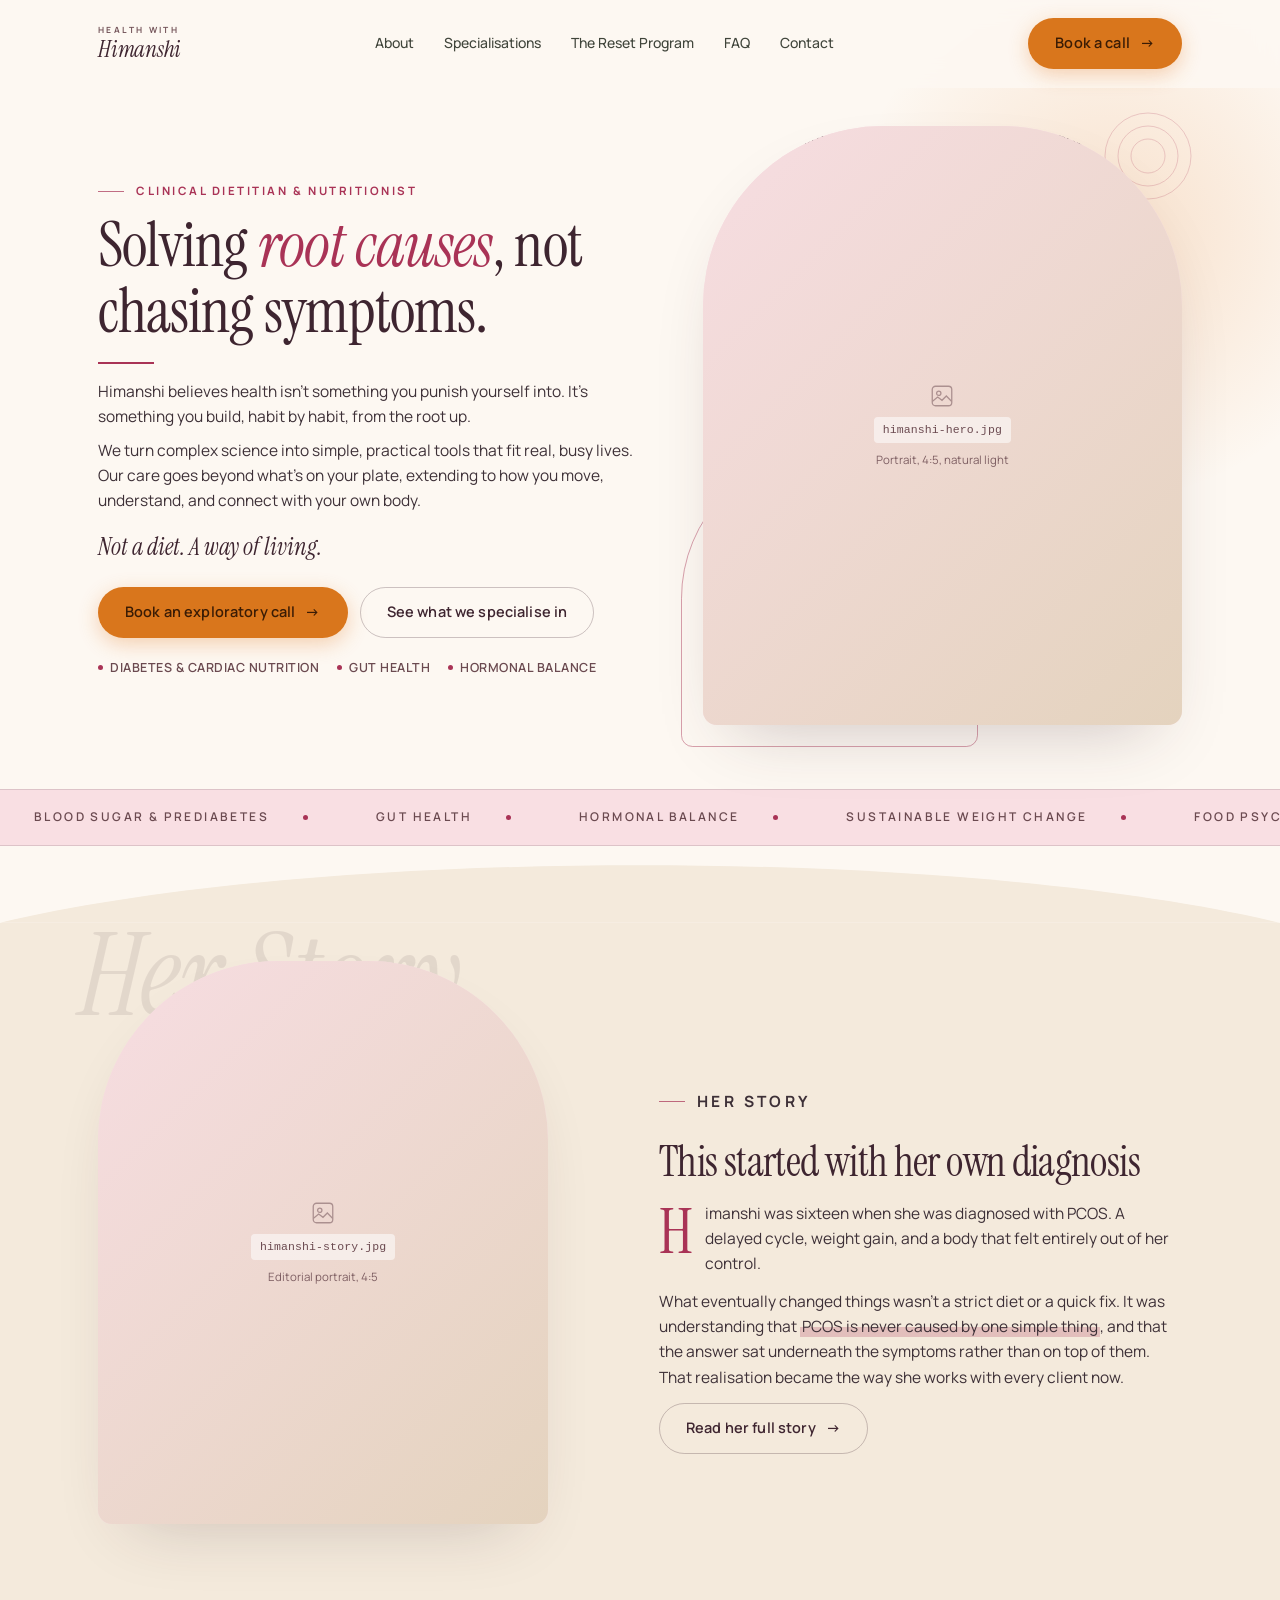
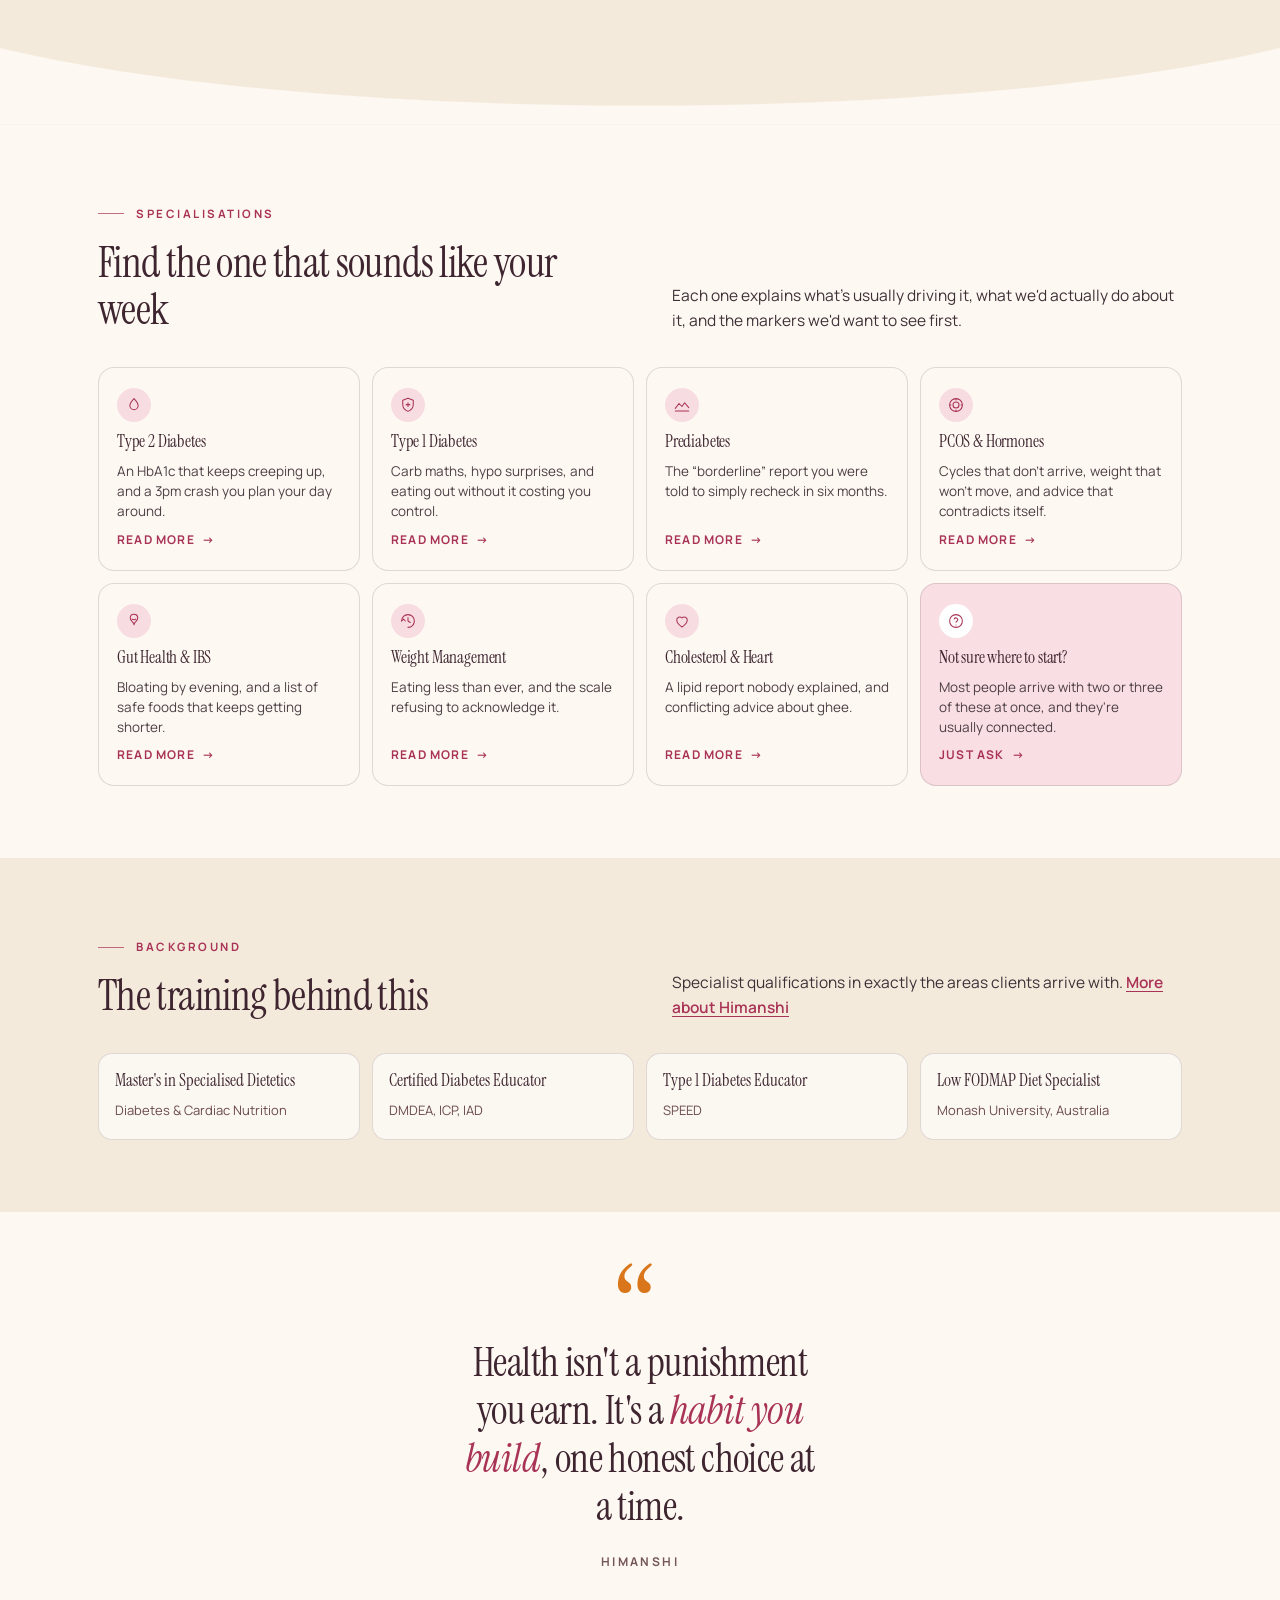
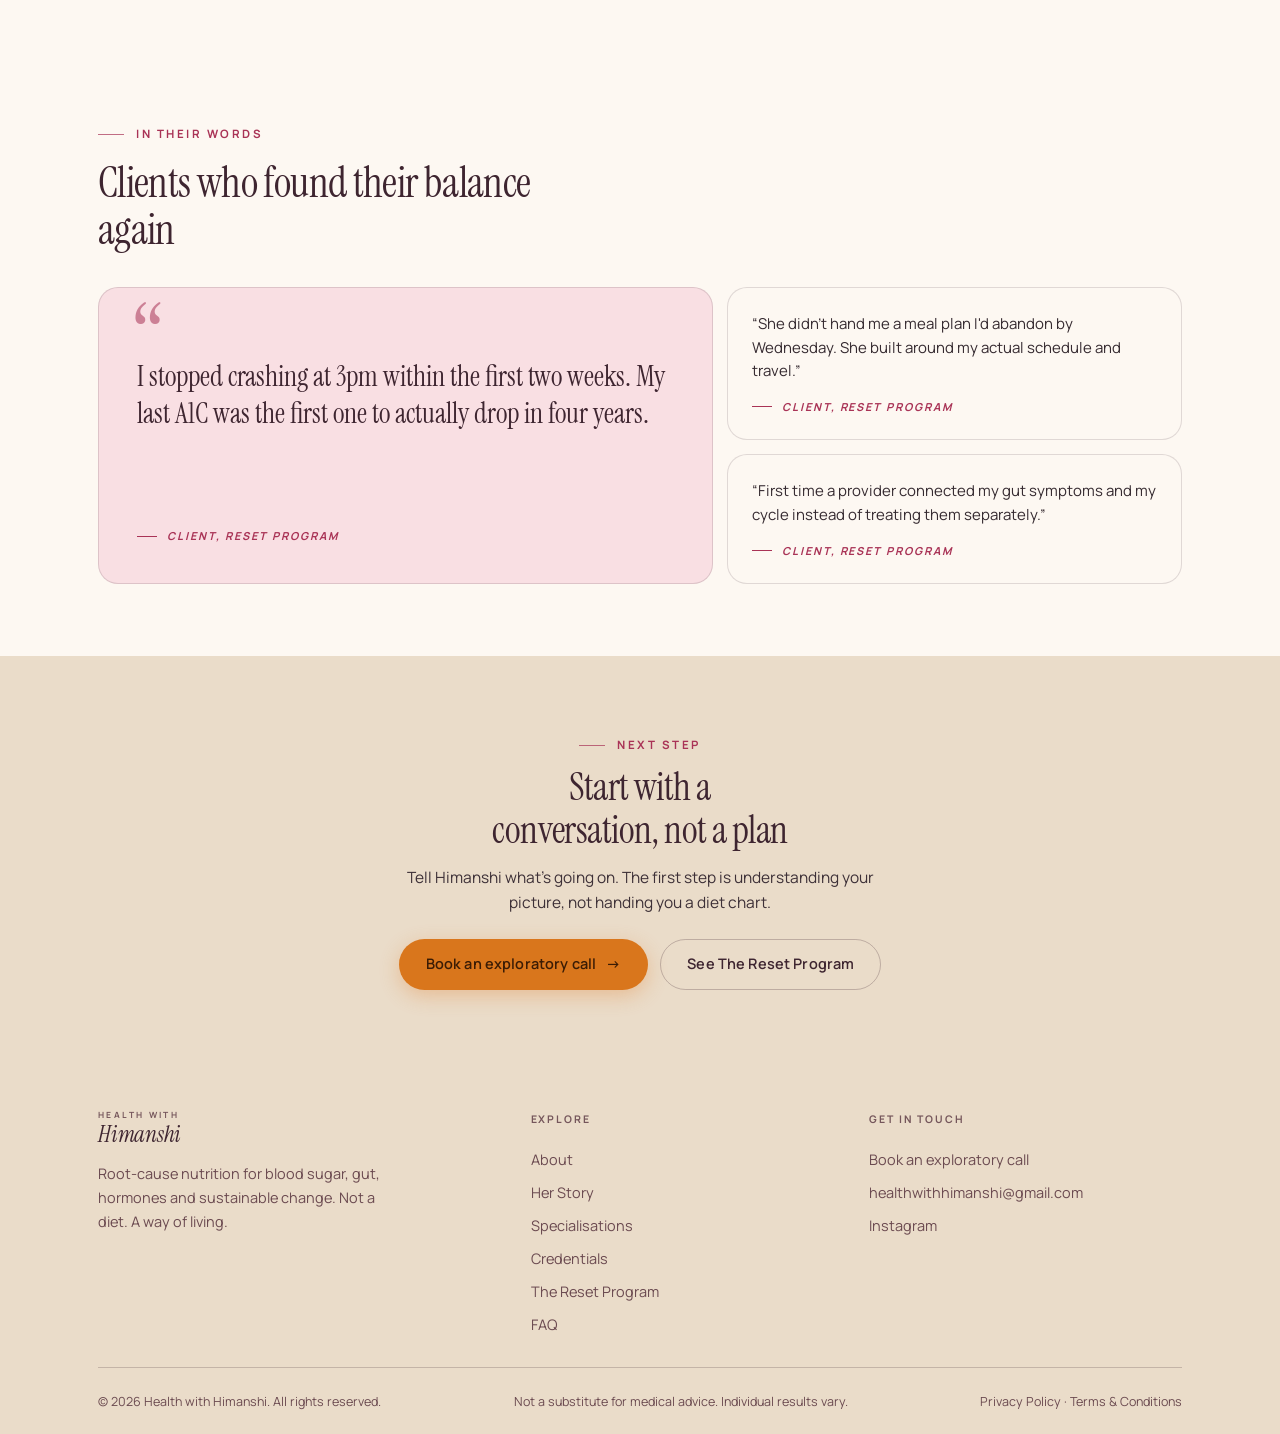
==== commit 32452199: "Add files via upload" ====
--- a/index.html
+++ b/index.html
@@ -94,6 +94,7 @@
       <a href="about.html">About</a>
       <a href="specialisations.html">Specialisations</a>
       <a href="programs.html">The Reset Program</a>
+      <a href="faq.html">FAQ</a>
       <a href="contact.html">Contact</a>
     </div>
     <a href="contact.html" class="btn btn-primary nav-cta">Book a call <span class="arw" aria-hidden="true">&#8594;</span></a>
@@ -106,6 +107,7 @@
   <a href="about.html">About</a>
   <a href="specialisations.html">Specialisations</a>
   <a href="programs.html">The Reset Program</a>
+  <a href="faq.html">FAQ</a>
   <a href="contact.html">Contact</a>
   <a href="contact.html" class="drawer-cta">Get in touch &#8594;</a>
 </div>
@@ -317,6 +319,7 @@
           <a href="specialisations.html">Specialisations</a>
           <a href="about.html#credentials">Credentials</a>
           <a href="programs.html">The Reset Program</a>
+          <a href="faq.html">FAQ</a>
         </nav>
       </div>
       <div>
@@ -325,8 +328,6 @@
           <a href="contact.html">Book an exploratory call</a>
           <a href="mailto:healthwithhimanshi@gmail.com">healthwithhimanshi@gmail.com</a>
           <a href="https://www.instagram.com/p/DcQxlRtiGsH">Instagram</a>
-          <!-- PLACEHOLDER LINK: swap href="#" for the real URL and rename the label, or delete this line -->
-          <a href="#" class="placeholder-link">Website &nbsp;<em style="font-style:normal;opacity:.6">(link to be added)</em></a>
         </nav>
       </div>
     </div>
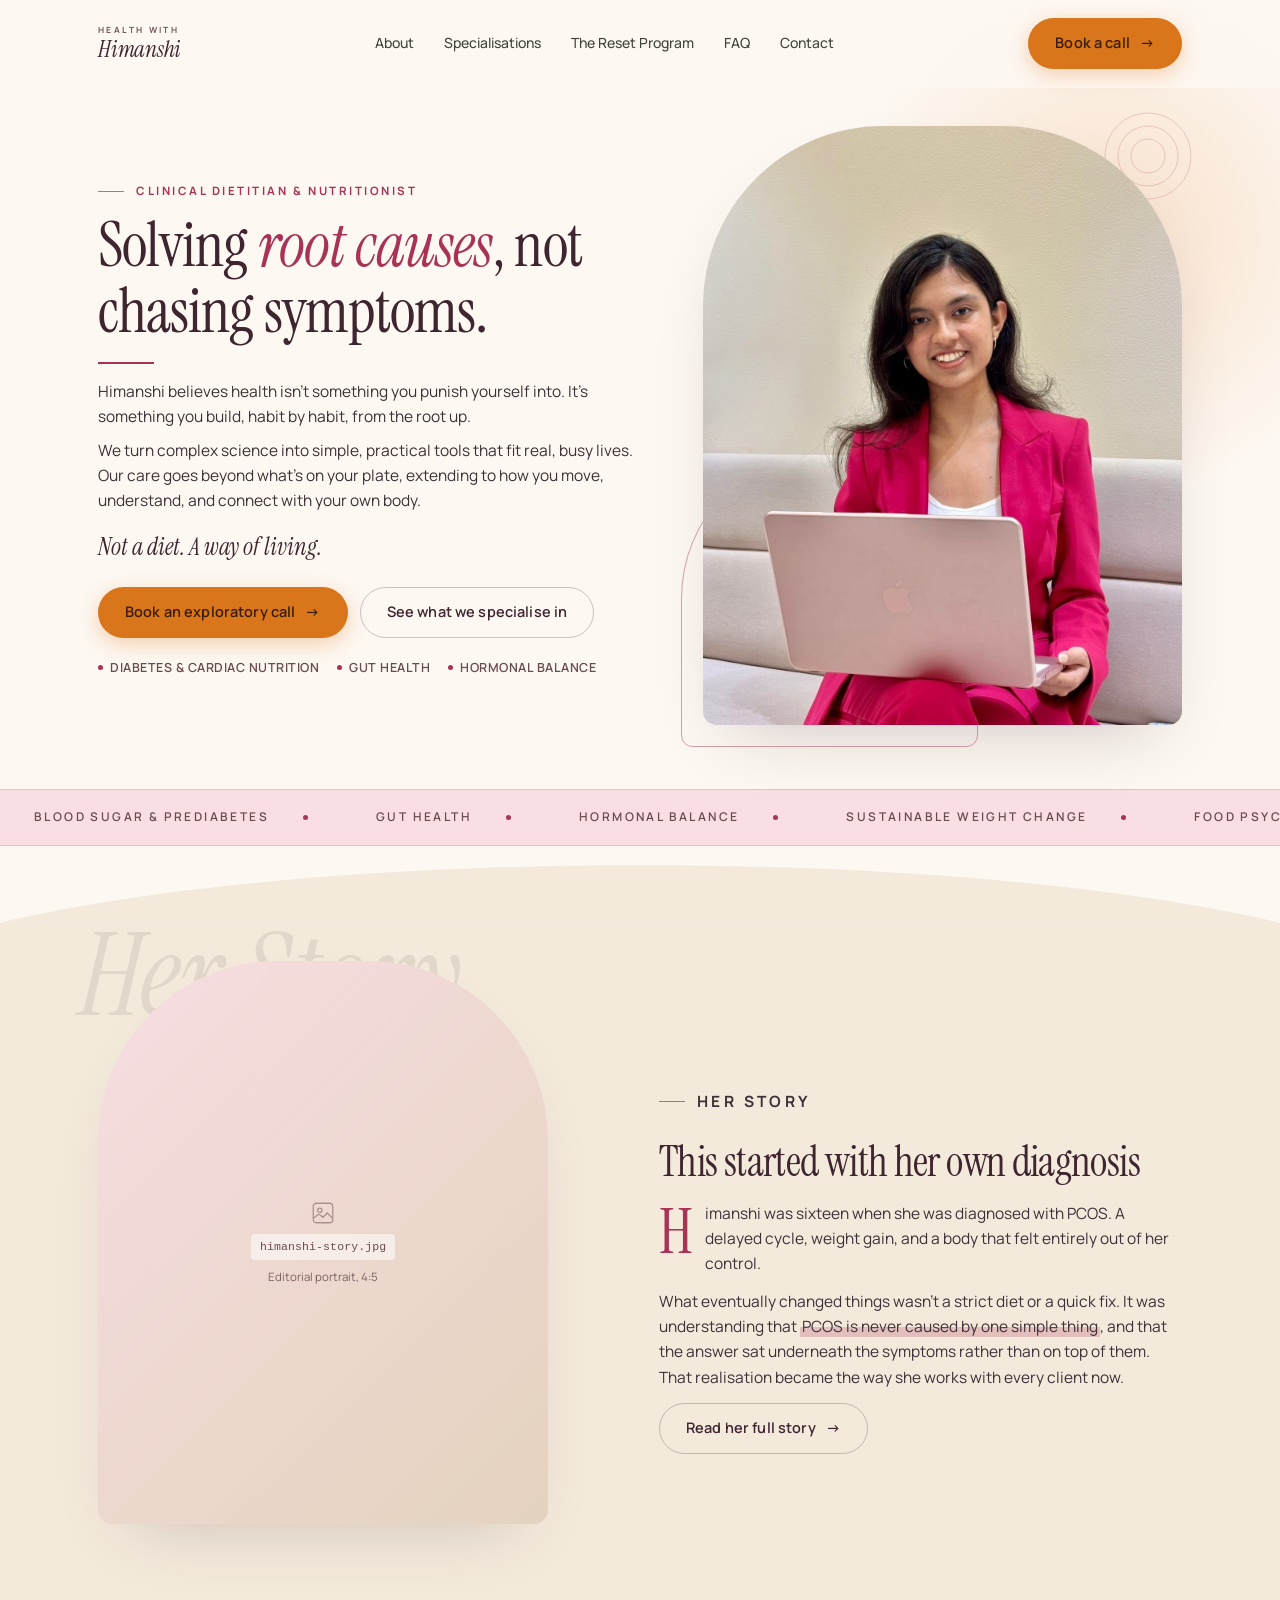
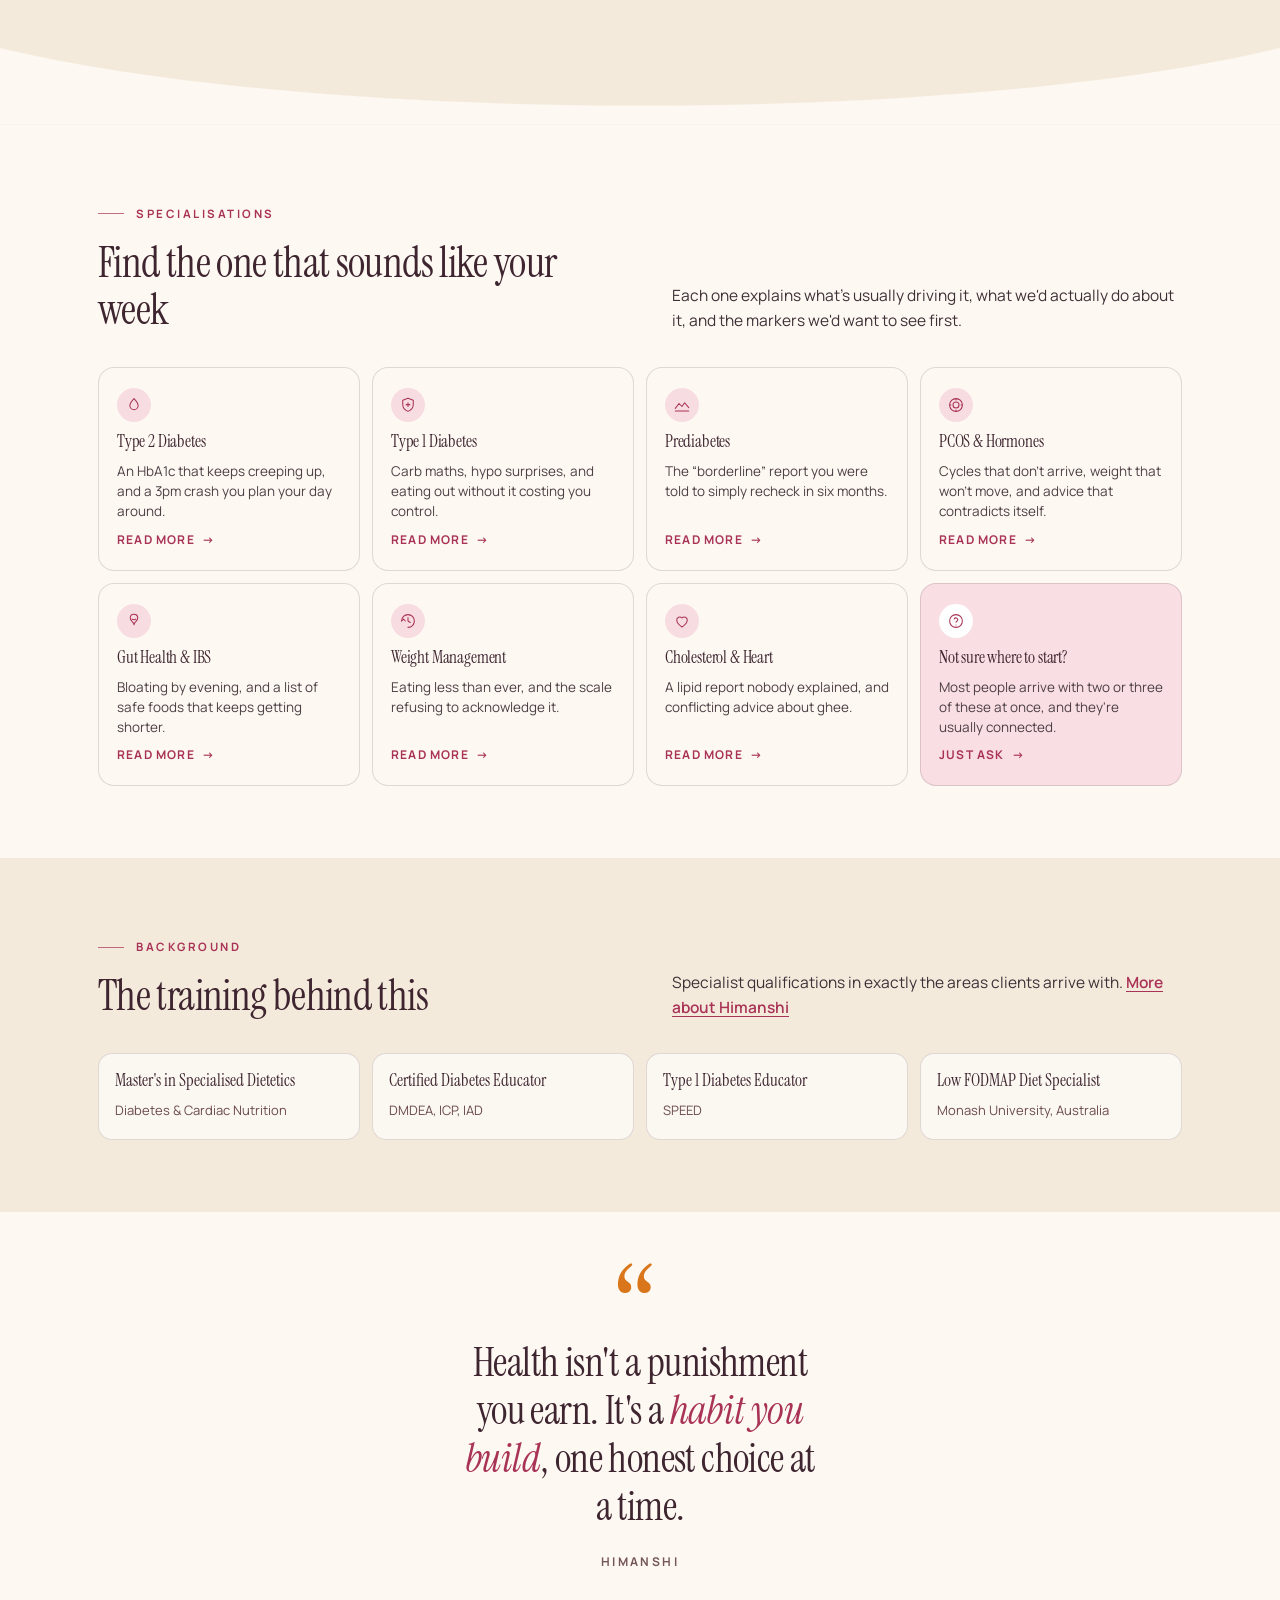
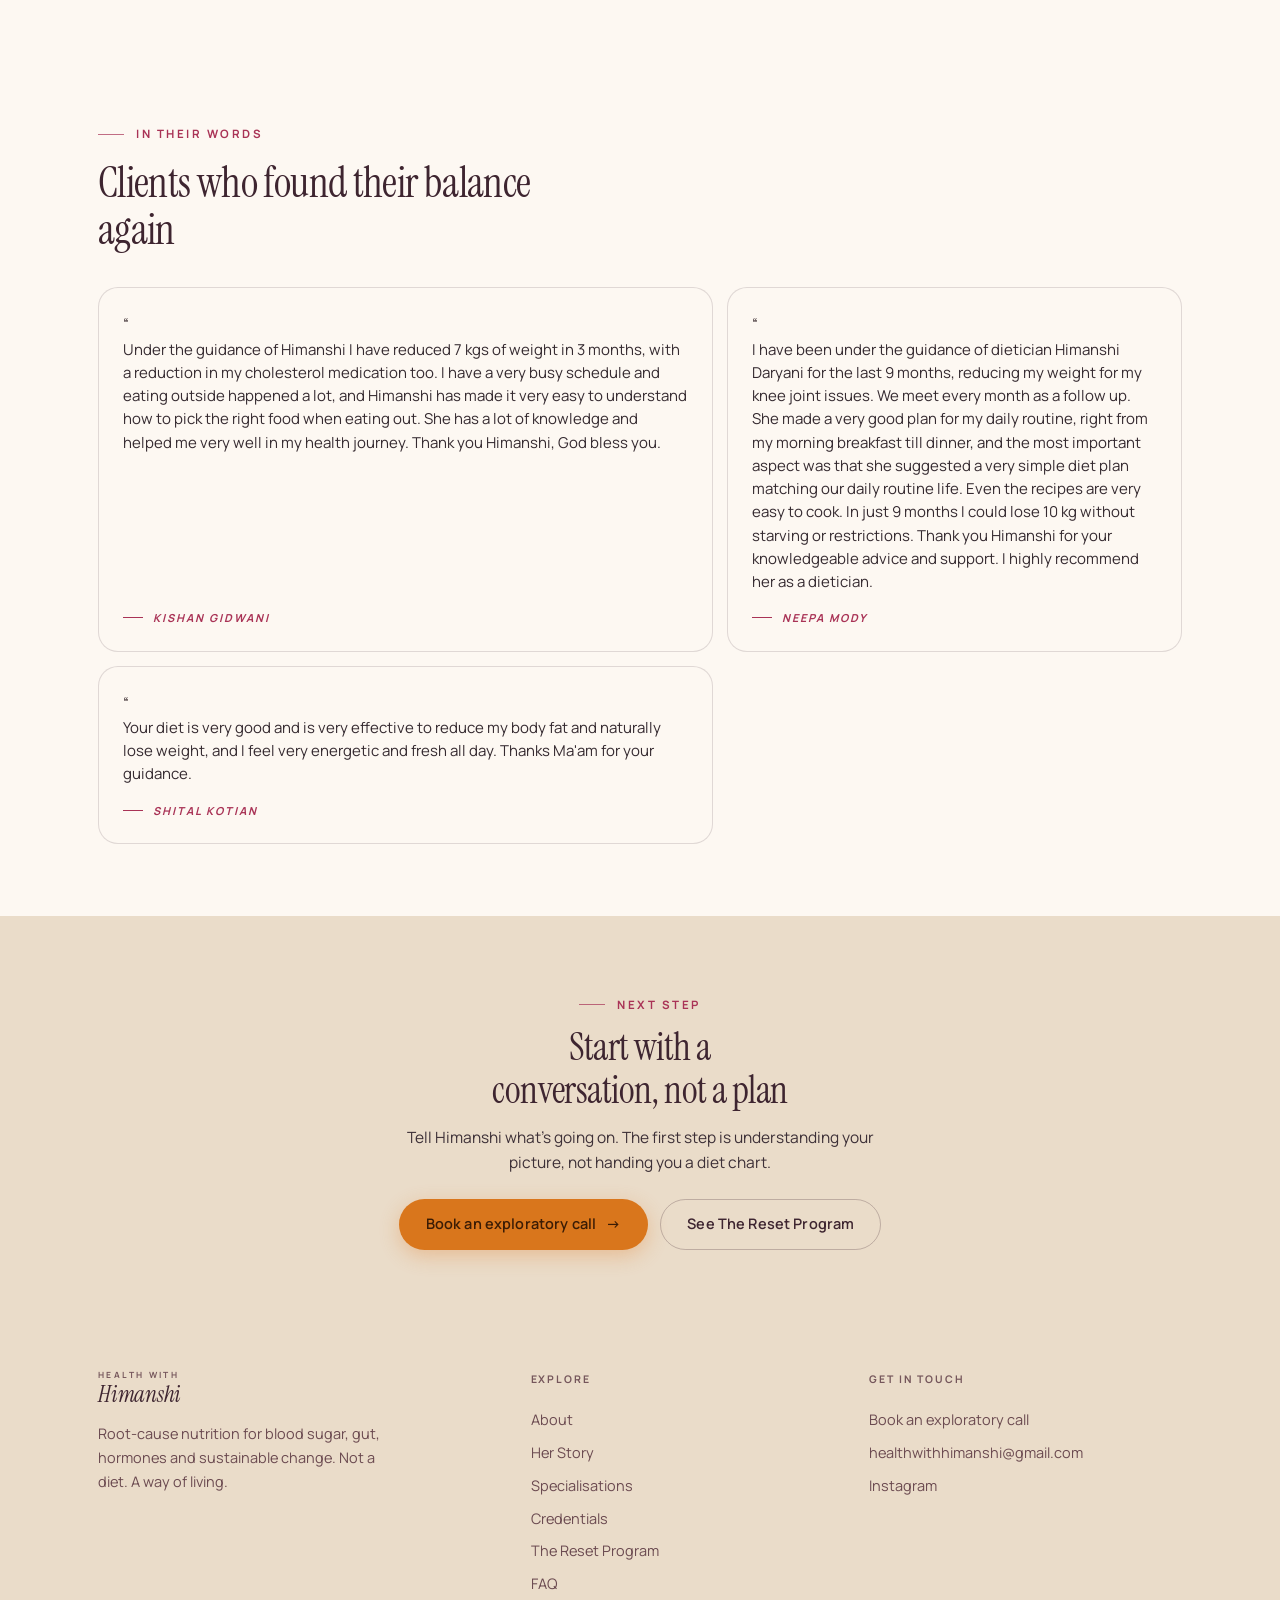
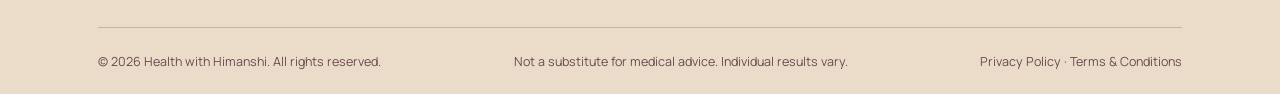
==== commit 19d85714: "Add files via upload" ====
--- a/index.html
+++ b/index.html
@@ -269,24 +269,28 @@
         <h2 class="rv rv-d1" style="margin-top:16px">Clients who found their balance again</h2>
       </div>
     </div>
-    <div class="testi-grid">
-      <blockquote class="testi testi-feature rv">
+    <div class="testi-grid equal">
+      <blockquote class="testi testi-sm rv">
         <div>
           <span class="qmark" aria-hidden="true">&ldquo;</span>
-          <p>I stopped crashing at 3pm within the first two weeks. My last A1C was the first one to actually drop in four years.</p>
-        </div>
-        <cite class="who">Client, Reset Program</cite>
+          <p>Under the guidance of Himanshi I have reduced 7 kgs of weight in 3 months, with a reduction in my cholesterol medication too. I have a very busy schedule and eating outside happened a lot, and Himanshi has made it very easy to understand how to pick the right food when eating out. She has a lot of knowledge and helped me very well in my health journey. Thank you Himanshi, God bless you.</p>
+        </div>
+        <cite class="who">Kishan Gidwani</cite>
       </blockquote>
-      <div class="testi-side">
-        <blockquote class="testi testi-sm rv rv-d1">
-          <p>“She didn't hand me a meal plan I'd abandon by Wednesday. She built around my actual schedule and travel.”</p>
-          <cite class="who">Client, Reset Program</cite>
-        </blockquote>
-        <blockquote class="testi testi-sm rv rv-d2">
-          <p>“First time a provider connected my gut symptoms and my cycle instead of treating them separately.”</p>
-          <cite class="who">Client, Reset Program</cite>
-        </blockquote>
-      </div>
+      <blockquote class="testi testi-sm rv rv-d1">
+        <div>
+          <span class="qmark" aria-hidden="true">&ldquo;</span>
+          <p>I have been under the guidance of dietician Himanshi Daryani for the last 9 months, reducing my weight for my knee joint issues. We meet every month as a follow up. She made a very good plan for my daily routine, right from my morning breakfast till dinner, and the most important aspect was that she suggested a very simple diet plan matching our daily routine life. Even the recipes are very easy to cook. In just 9 months I could lose 10 kg without starving or restrictions. Thank you Himanshi for your knowledgeable advice and support. I highly recommend her as a dietician.</p>
+        </div>
+        <cite class="who">Neepa Mody</cite>
+      </blockquote>
+      <blockquote class="testi testi-sm rv rv-d2">
+        <div>
+          <span class="qmark" aria-hidden="true">&ldquo;</span>
+          <p>Your diet is very good and is very effective to reduce my body fat and naturally lose weight, and I feel very energetic and fresh all day. Thanks Ma'am for your guidance.</p>
+        </div>
+        <cite class="who">Shital Kotian</cite>
+      </blockquote>
     </div>
   </div>
 </section>
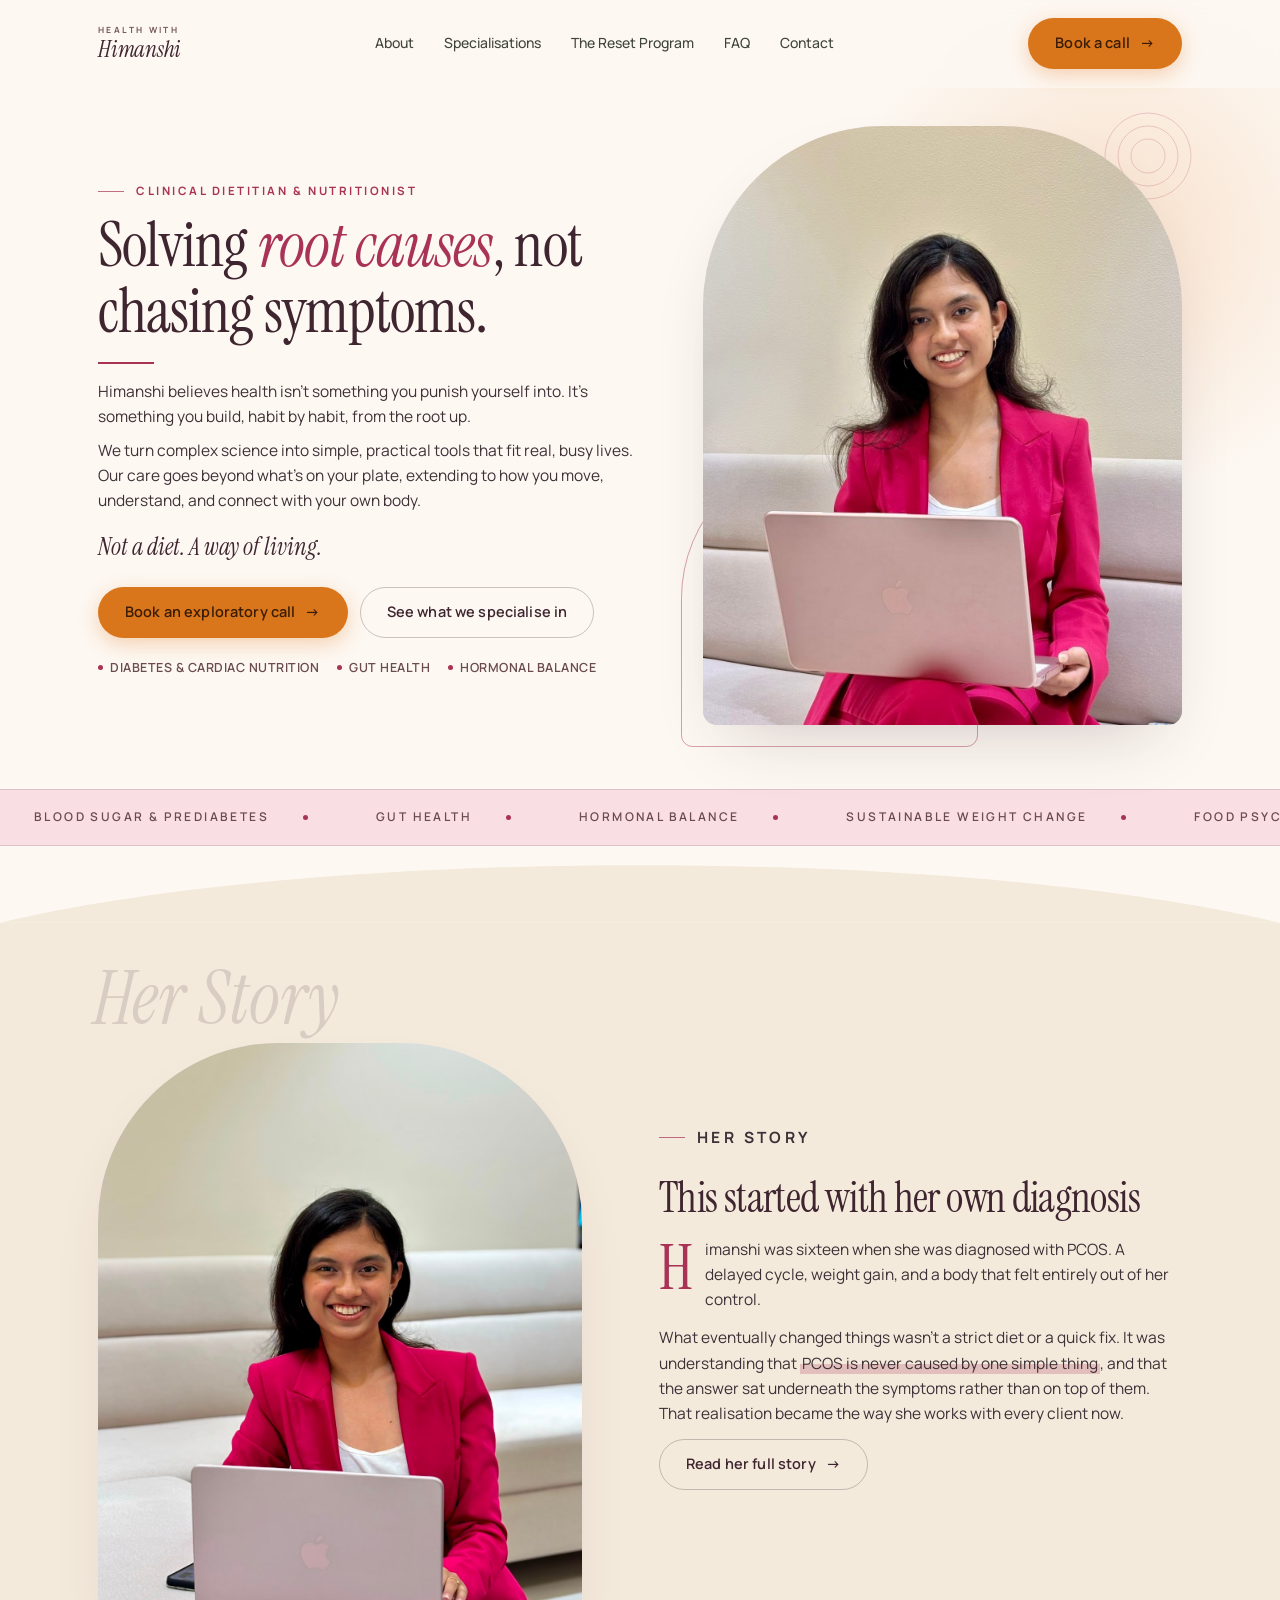
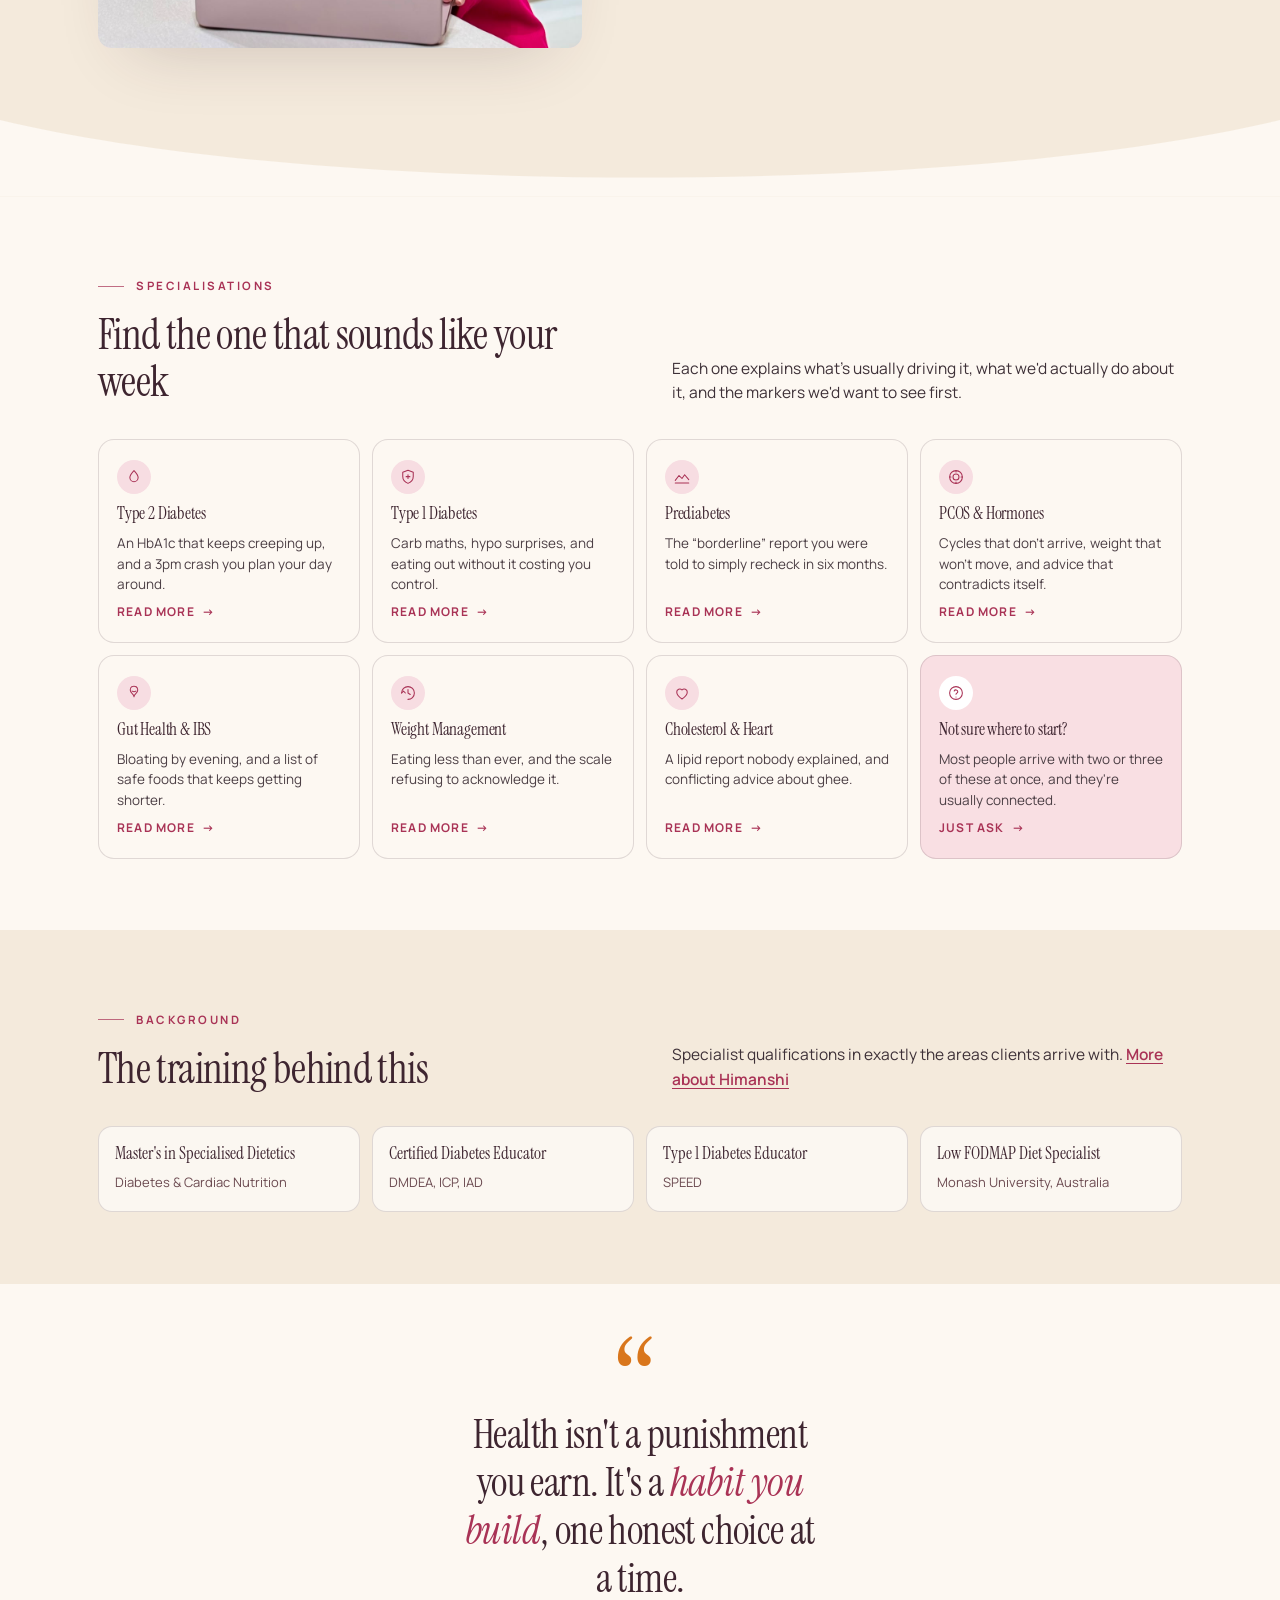
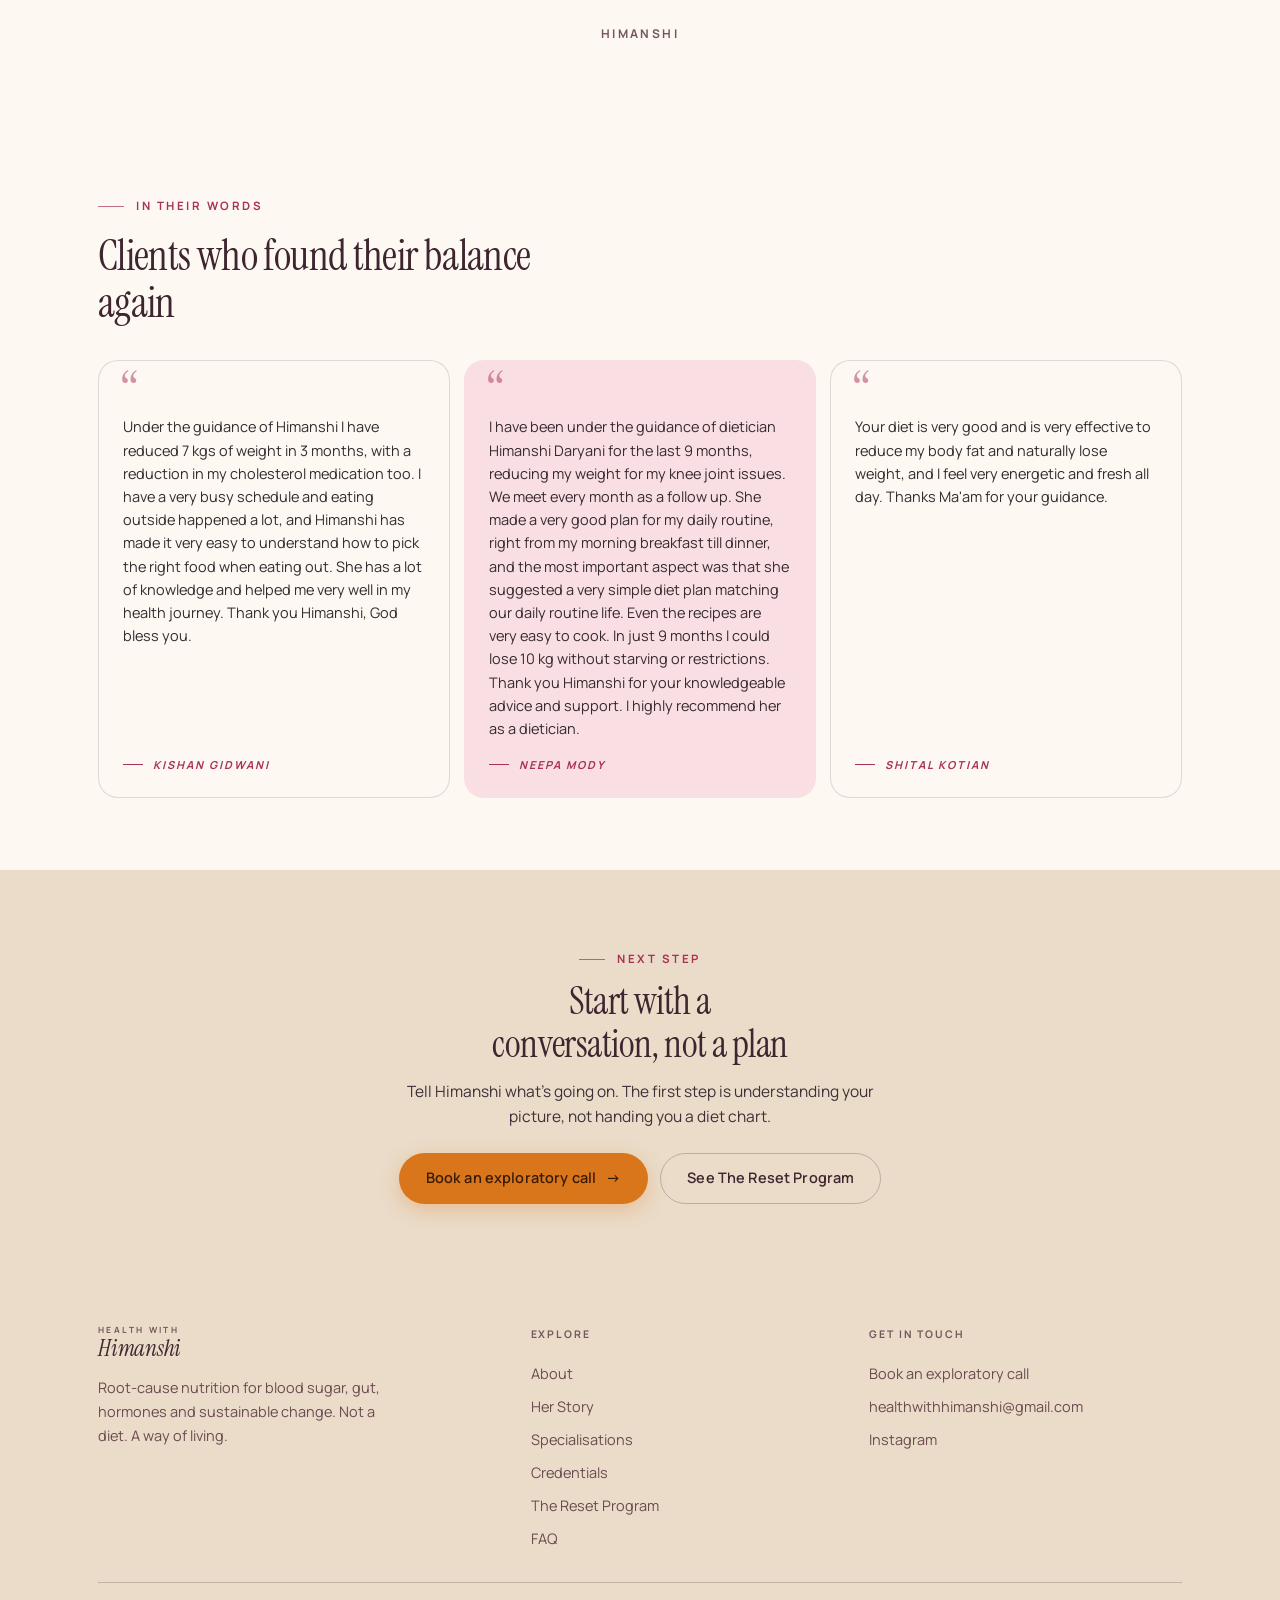
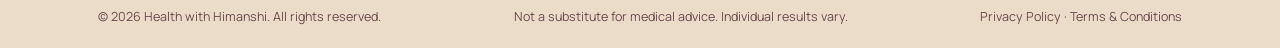
==== commit 8f239a02: "Update index.html" ====
--- a/index.html
+++ b/index.html
@@ -46,7 +46,7 @@
   "priceRange": "$$",
   "email": "healthwithhimanshi@gmail.com",
   "sameAs": [
-    "https://www.instagram.com/p/DcQxlRtiGsH"
+    "https://www.instagram.com/_myelysianlife?stkn=MXNjNHN3eTNkZm1lcw%3D%3D&utm_source=qr"
   ],
   "knowsAbout": [
     "Type 2 Diabetes nutrition",
@@ -331,7 +331,7 @@
         <nav aria-label="Contact">
           <a href="contact.html">Book an exploratory call</a>
           <a href="mailto:healthwithhimanshi@gmail.com">healthwithhimanshi@gmail.com</a>
-          <a href="https://www.instagram.com/p/DcQxlRtiGsH">Instagram</a>
+          <a href="https://www.instagram.com/_myelysianlife?stkn=MXNjNHN3eTNkZm1lcw%3D%3D&utm_source=qr">Instagram</a>
         </nav>
       </div>
     </div>
--- a/assets/styles.css
+++ b/assets/styles.css
@@ -166,23 +166,23 @@
   display:flex;flex-direction:column;justify-content:center;gap:6px;
   padding:100px var(--gut) 40px;
   clip-path:circle(0% at calc(100% - 42px) 42px);
-  transition:clip-path .6s cubic-bezier(.65,0,.35,1);
+  transition:clip-path .35s cubic-bezier(.65,0,.35,1);
   pointer-events:none;
 }
 .drawer.open{clip-path:circle(150% at calc(100% - 42px) 42px);pointer-events:auto;}
 .drawer a{
   font-family:'Instrument Serif',serif;font-size:clamp(28px,7vw,40px);color:var(--olive);
   padding:9px 0;border-bottom:1px solid var(--line-light);
-  opacity:0;transform:translateY(14px);transition:opacity .4s ease,transform .4s ease;
+  opacity:0;transform:translateY(10px);transition:opacity .22s ease,transform .22s ease;
 }
 .drawer.open a{opacity:1;transform:none;}
-.drawer.open a:nth-child(1){transition-delay:.16s}
-.drawer.open a:nth-child(2){transition-delay:.21s}
-.drawer.open a:nth-child(3){transition-delay:.26s}
-.drawer.open a:nth-child(4){transition-delay:.31s}
-.drawer.open a:nth-child(5){transition-delay:.36s}
-.drawer.open a:nth-child(6){transition-delay:.41s}
-.drawer.open a:nth-child(7){transition-delay:.46s}
+.drawer.open a:nth-child(1){transition-delay:0.040s}
+.drawer.open a:nth-child(2){transition-delay:0.065s}
+.drawer.open a:nth-child(3){transition-delay:0.090s}
+.drawer.open a:nth-child(4){transition-delay:0.115s}
+.drawer.open a:nth-child(5){transition-delay:0.140s}
+.drawer.open a:nth-child(6){transition-delay:0.165s}
+.drawer.open a:nth-child(7){transition-delay:0.190s}
 .drawer .drawer-cta{
   font-family:'Manrope',sans-serif;font-size:15px;font-weight:600;border:none;
   margin-top:26px;align-self:flex-start;background:var(--accent-ink);color:#FFF6F1;
@@ -193,7 +193,7 @@
    IMAGE FRAMES: the arch is the signature shape
    ============================================================ */
 .frame{position:relative;overflow:hidden;background:var(--blush);isolation:isolate;}
-.frame img{width:100%;height:100%;object-fit:cover;transition:transform 1.1s cubic-bezier(.2,.7,.3,1);}
+.frame img{width:100%;height:100%;object-fit:cover;transition:transform .45s cubic-bezier(.2,.7,.3,1);}
 .frame:hover img{transform:scale(1.045);}
 .frame-arch{border-radius:var(--arch);}
 .frame-soft{border-radius:20px;}
@@ -321,16 +321,18 @@
    ============================================================ */
 .story-grid{display:grid;grid-template-columns:1fr 1.08fr;gap:clamp(36px,6vw,88px);align-items:center;}
 @media(max-width:900px){.story-grid{grid-template-columns:1fr;gap:40px;}}
-.story-media{position:relative;padding-bottom:52px;padding-right:34px;}
+.story-media{position:relative;padding-top:clamp(40px,6.4vw,88px);}
 .story-main{aspect-ratio:4/5;box-shadow:0 30px 70px -34px rgba(62,37,48,.24);}
 .story-sub{
   position:absolute;right:0;bottom:0;width:47%;aspect-ratio:1;z-index:3;
   border:6px solid var(--blush);box-shadow:0 18px 40px -20px rgba(62,37,48,.24);
 }
+/* sits in the padding reserved above the photo, so the frame can't cover it */
 .story-watermark{
   font-family:'Instrument Serif',serif;font-style:italic;
-  font-size:clamp(56px,9vw,120px);line-height:.9;color:var(--olive);opacity:.09;
-  position:absolute;top:-6%;left:-4%;z-index:0;pointer-events:none;user-select:none;
+  font-size:clamp(38px,5.8vw,78px);line-height:1;color:var(--olive);opacity:.14;
+  position:absolute;top:0;left:-1%;z-index:1;
+  white-space:nowrap;pointer-events:none;user-select:none;
 }
 .story-body h2{margin:11px 0 16px;}
 .story-body p{margin-bottom:13px;color:#3D3037;font-size:15.5px;line-height:1.62;}
@@ -422,7 +424,7 @@
 .fcard{
   background:var(--ivory);border:1px solid var(--line);border-radius:18px;
   padding:22px 20px 21px;position:relative;overflow:hidden;
-  transition:transform .4s cubic-bezier(.2,.7,.3,1),box-shadow .4s ease,border-color .4s ease;
+  transition:transform .22s cubic-bezier(.2,.7,.3,1),box-shadow .22s ease,border-color .22s ease;
 }
 .fcard::before{
   content:"";position:absolute;left:0;top:0;height:3px;width:100%;background:var(--accent);
@@ -464,8 +466,8 @@
 .spec-tab:hover{border-color:var(--accent-ink);color:var(--olive);transform:translateY(-1px);}
 .spec-tab[aria-selected="true"]{background:var(--olive);border-color:var(--olive);color:var(--ivory);}
 .spec-panel{display:none;}
-.spec-panel.active{display:block;animation:specIn .5s cubic-bezier(.2,.7,.3,1);}
-@keyframes specIn{from{opacity:0;transform:translateY(14px)}to{opacity:1;transform:none}}
+.spec-panel.active{display:block;animation:specIn .26s cubic-bezier(.2,.7,.3,1);}
+@keyframes specIn{from{opacity:0;transform:translateY(8px)}to{opacity:1;transform:none}}
 .spec-body{
   display:grid;grid-template-columns:1fr 1fr;gap:clamp(24px,3.4vw,52px);
   background:#fff;border:1px solid var(--line);border-radius:24px;
@@ -536,7 +538,7 @@
 .why-row{
   display:grid;grid-template-columns:78px 1fr 1.15fr;gap:clamp(18px,3vw,44px);
   padding:clamp(15px,2vw,22px) 0;border-top:1px solid var(--line);align-items:baseline;
-  transition:padding-left .45s cubic-bezier(.2,.7,.3,1);
+  transition:padding-left .25s cubic-bezier(.2,.7,.3,1);
 }
 .why-row:last-child{border-bottom:1px solid var(--line);}
 .why-row:hover{padding-left:10px;}
@@ -660,9 +662,9 @@
 body{padding-bottom:0;}
 @media(max-width:899px){body.has-cta{padding-bottom:74px;}}
 /* ---------- scroll reveal ---------- */
-.rv{opacity:0;transform:translateY(24px);transition:opacity .8s cubic-bezier(.2,.7,.3,1),transform .8s cubic-bezier(.2,.7,.3,1);}
+.rv{opacity:0;transform:translateY(12px);transition:opacity .38s cubic-bezier(.2,.7,.3,1),transform .38s cubic-bezier(.2,.7,.3,1);}
 .rv.in{opacity:1;transform:none;}
-.rv-d1{transition-delay:.09s}.rv-d2{transition-delay:.18s}.rv-d3{transition-delay:.27s}.rv-d4{transition-delay:.36s}
+.rv-d1{transition-delay:.04s}.rv-d2{transition-delay:.08s}.rv-d3{transition-delay:.12s}.rv-d4{transition-delay:.16s}
 @media(prefers-reduced-motion:reduce){
   html{scroll-behavior:auto;}
   *,*::before,*::after{animation-duration:.001ms!important;animation-iteration-count:1!important;transition-duration:.001ms!important;}
@@ -699,7 +701,7 @@
   display:flex;flex-direction:column;gap:9px;
   background:var(--ivory);border:1px solid var(--line);border-radius:16px;
   padding:20px 18px;position:relative;overflow:hidden;
-  transition:transform .35s cubic-bezier(.2,.7,.3,1),box-shadow .35s ease,border-color .35s ease;
+  transition:transform .22s cubic-bezier(.2,.7,.3,1),box-shadow .22s ease,border-color .22s ease;
 }
 .pick::before{
   content:"";position:absolute;left:0;top:0;height:3px;width:100%;background:var(--accent);
@@ -735,8 +737,8 @@
 .prose p,.prose li{font-size:15px;line-height:1.7;color:#3D3037;}
 .prose p{margin-bottom:13px;}
 .prose ul{margin:0 0 15px 0;display:flex;flex-direction:column;gap:8px;}
-.prose li{list-style:none;display:flex;gap:11px;align-items:flex-start;}
-.prose li::before{content:"";flex-shrink:0;width:6px;height:6px;border-radius:50%;background:var(--accent-ink);opacity:.6;margin-top:9px;}
+.prose li{list-style:none;display:block;position:relative;padding-left:19px;}
+.prose li::before{content:"";position:absolute;left:0;top:10px;width:6px;height:6px;border-radius:50%;background:var(--accent-ink);opacity:.6;}
 .prose a{color:var(--accent-ink);font-weight:600;text-decoration:underline;text-underline-offset:3px;}
 .prose .updated{font-size:12.5px;color:var(--olive-soft);margin-bottom:26px;}
 .prose .callout{
@@ -750,3 +752,76 @@
   font-size:14px;font-weight:600;
 }
 .skip:focus{left:0;}
+/* placeholder links: visibly "not wired up yet" so they aren't mistaken for live links */
+.placeholder-link{border-style:dashed!important;opacity:.75;}
+.socials a.placeholder-link svg{stroke:var(--olive-mid);}
+footer .placeholder-link{opacity:.6;}
+
+/* contact portrait doubles as the Instagram link */
+.insta-card{display:block;aspect-ratio:1;position:relative;cursor:pointer;}
+.insta-card .insta-badge{
+  position:absolute;left:12px;right:12px;bottom:12px;z-index:2;
+  display:flex;align-items:center;justify-content:center;gap:9px;
+  background:rgba(253,248,242,.94);backdrop-filter:blur(6px);
+  border-radius:100px;padding:10px 16px;
+  font-size:13px;font-weight:600;color:var(--olive);
+  opacity:0;transform:translateY(8px);
+  transition:opacity .22s ease,transform .22s ease;
+}
+.insta-card .insta-badge svg{width:16px;height:16px;fill:none;stroke:var(--accent-ink);stroke-width:1.6;flex-shrink:0;}
+.insta-card:hover .insta-badge,.insta-card:focus-visible .insta-badge{opacity:1;transform:none;}
+@media(hover:none){.insta-card .insta-badge{opacity:1;transform:none;}}
+/* ============================================================
+   FAQ — native <details>, no JavaScript
+   ============================================================ */
+.faq-group{margin-bottom:clamp(28px,4vw,44px);}
+.faq-group:last-of-type{margin-bottom:0;}
+.faq-group h2{font-size:clamp(20px,2.4vw,26px);margin-bottom:6px;}
+.qa{border-bottom:1px solid var(--line);}
+.qa summary{
+  display:flex;align-items:flex-start;justify-content:space-between;gap:18px;
+  padding:17px 0;cursor:pointer;list-style:none;
+  font-size:16px;font-weight:600;color:var(--olive);line-height:1.42;
+  transition:color .2s ease;
+}
+.qa summary::-webkit-details-marker{display:none;}
+.qa summary:hover{color:var(--accent-ink);}
+.qa .chev{
+  flex-shrink:0;width:17px;height:17px;position:relative;margin-top:4px;
+  transition:transform .22s cubic-bezier(.2,.7,.3,1);
+}
+.qa .chev::before,.qa .chev::after{
+  content:"";position:absolute;background:var(--accent-ink);border-radius:2px;
+}
+.qa .chev::before{left:0;top:7.5px;width:17px;height:2px;}
+.qa .chev::after{left:7.5px;top:0;width:2px;height:17px;transition:opacity .22s ease;}
+.qa[open] .chev{transform:rotate(90deg);}
+.qa[open] .chev::after{opacity:0;}
+.qa .ans{padding:0 0 18px;max-width:66ch;}
+.qa .ans p{font-size:15px;line-height:1.66;color:#3D3037;margin:0;}
+.qa[open] .ans{animation:qaIn .22s ease;}
+@keyframes qaIn{from{opacity:0;transform:translateY(-4px)}to{opacity:1;transform:none}}
+.faq-foot{
+  margin-top:clamp(26px,3.4vw,38px);padding-top:22px;border-top:1px solid var(--line);
+  font-size:14.5px;color:var(--olive-mid);
+}
+.faq-foot a{color:var(--accent-ink);font-weight:600;text-decoration:underline;text-underline-offset:3px;}
+@media(prefers-reduced-motion:reduce){.qa[open] .ans{animation:none;}.qa .chev{transition:none;}}
+
+/* three real reviews of differing length read better as equal cards */
+.testi-grid.equal{grid-template-columns:repeat(3,1fr);}
+@media(max-width:900px){.testi-grid.equal{grid-template-columns:1fr;}}
+.testi-grid.equal .testi{background:var(--ivory);border:1px solid var(--line);}
+.testi-grid.equal .testi:nth-child(2){background:var(--clay);border-color:transparent;}
+.testi-grid.equal .testi p{font-size:14.5px;line-height:1.6;color:#352A30;}
+.testi-grid.equal .qmark{
+  font-family:'Instrument Serif',serif;font-size:56px;line-height:.4;
+  color:var(--accent-ink);opacity:.5;display:block;height:.3em;margin-bottom:14px;
+}
+/* numbered clauses on the legal pages */
+.prose h2 .n{
+  display:block;font-family:'Manrope',sans-serif;font-size:11px;font-weight:700;
+  letter-spacing:.18em;text-transform:uppercase;color:var(--accent-ink);
+  margin-bottom:7px;
+}
+.prose h2[id]{scroll-margin-top:clamp(76px,9vw,104px);}
